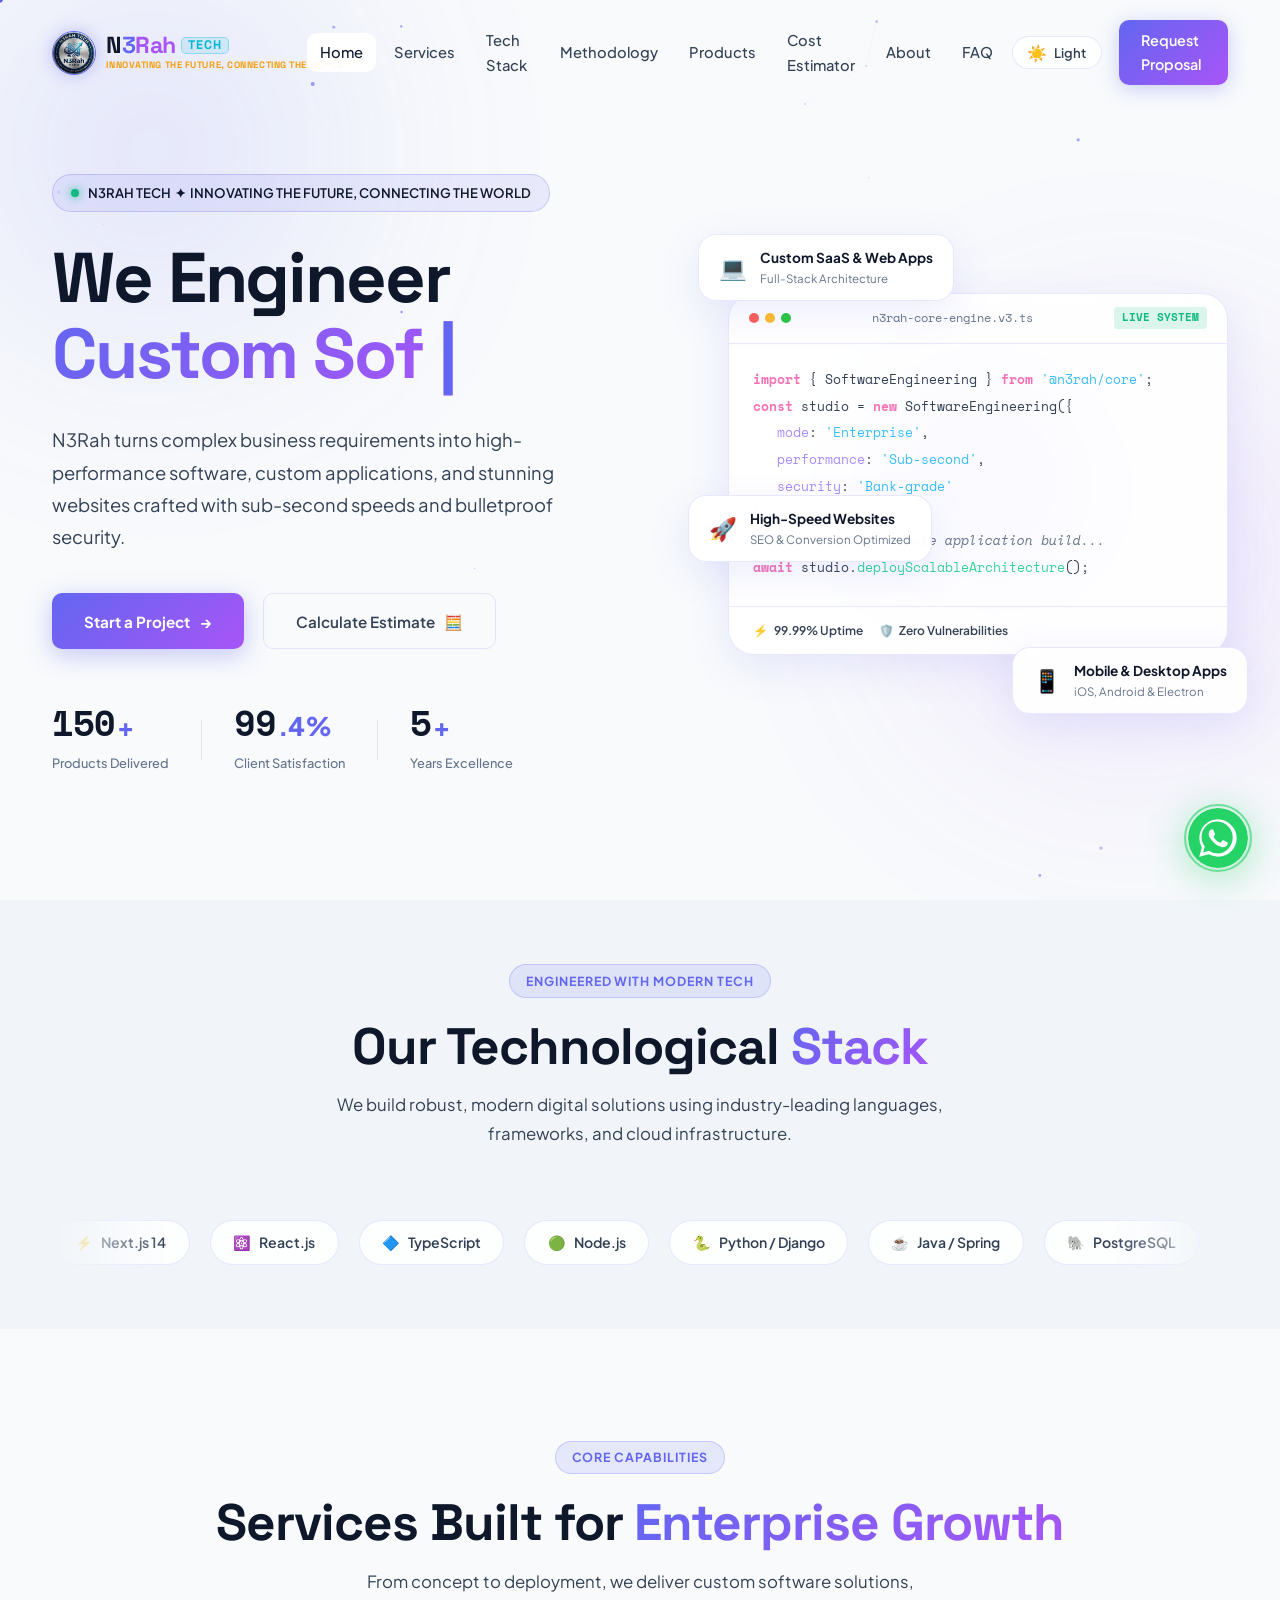
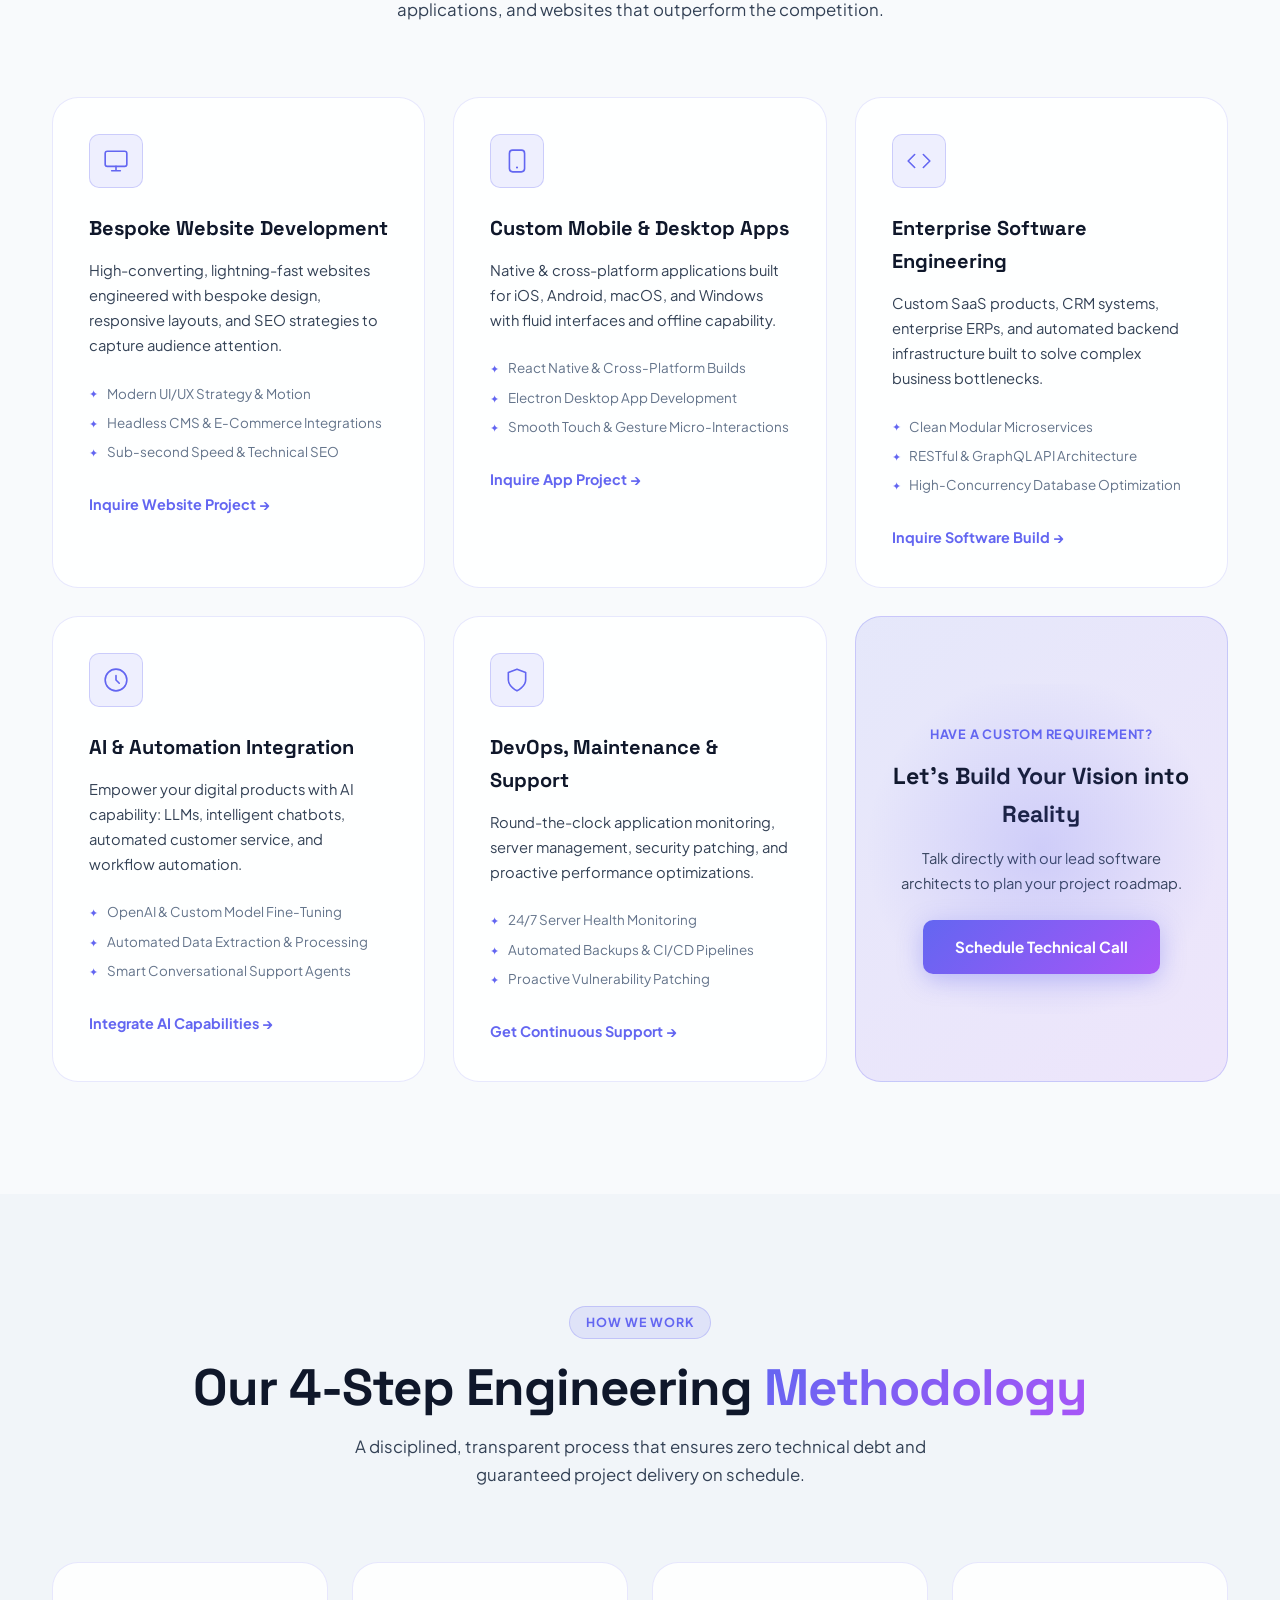
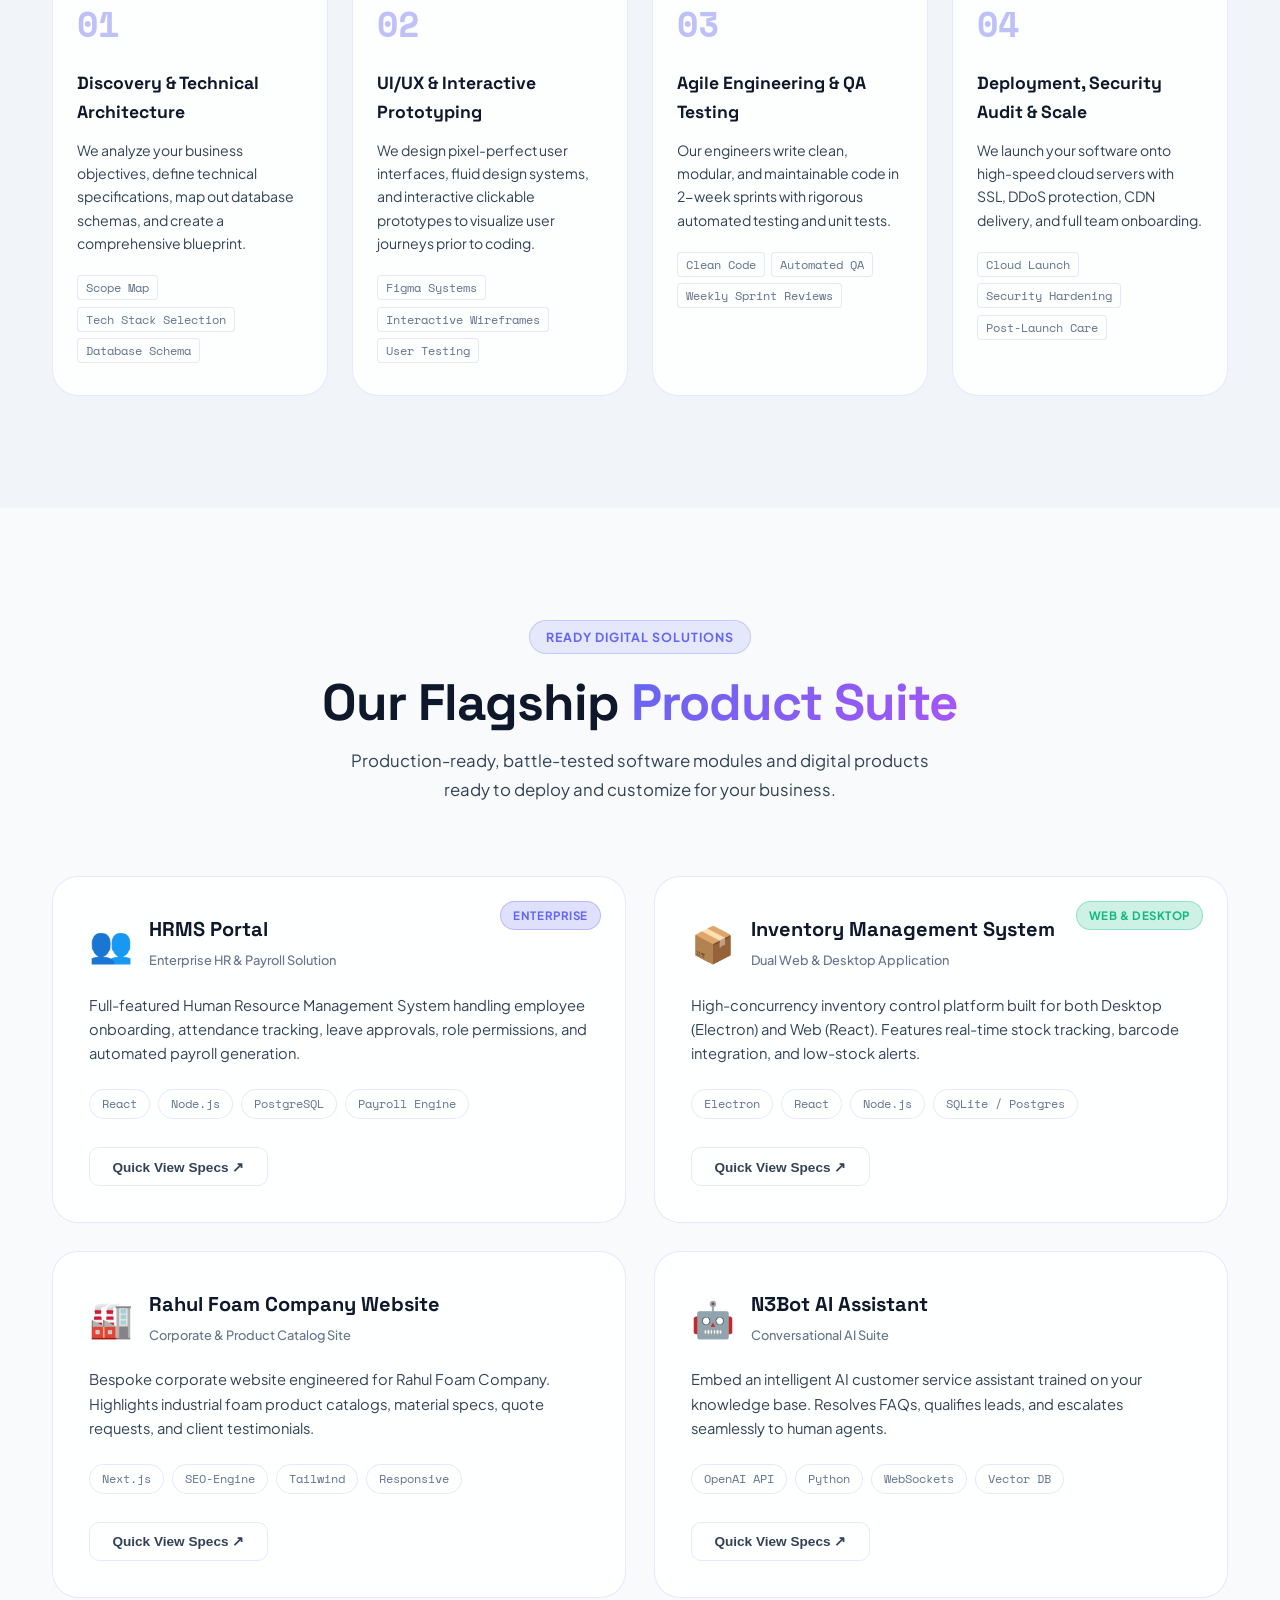
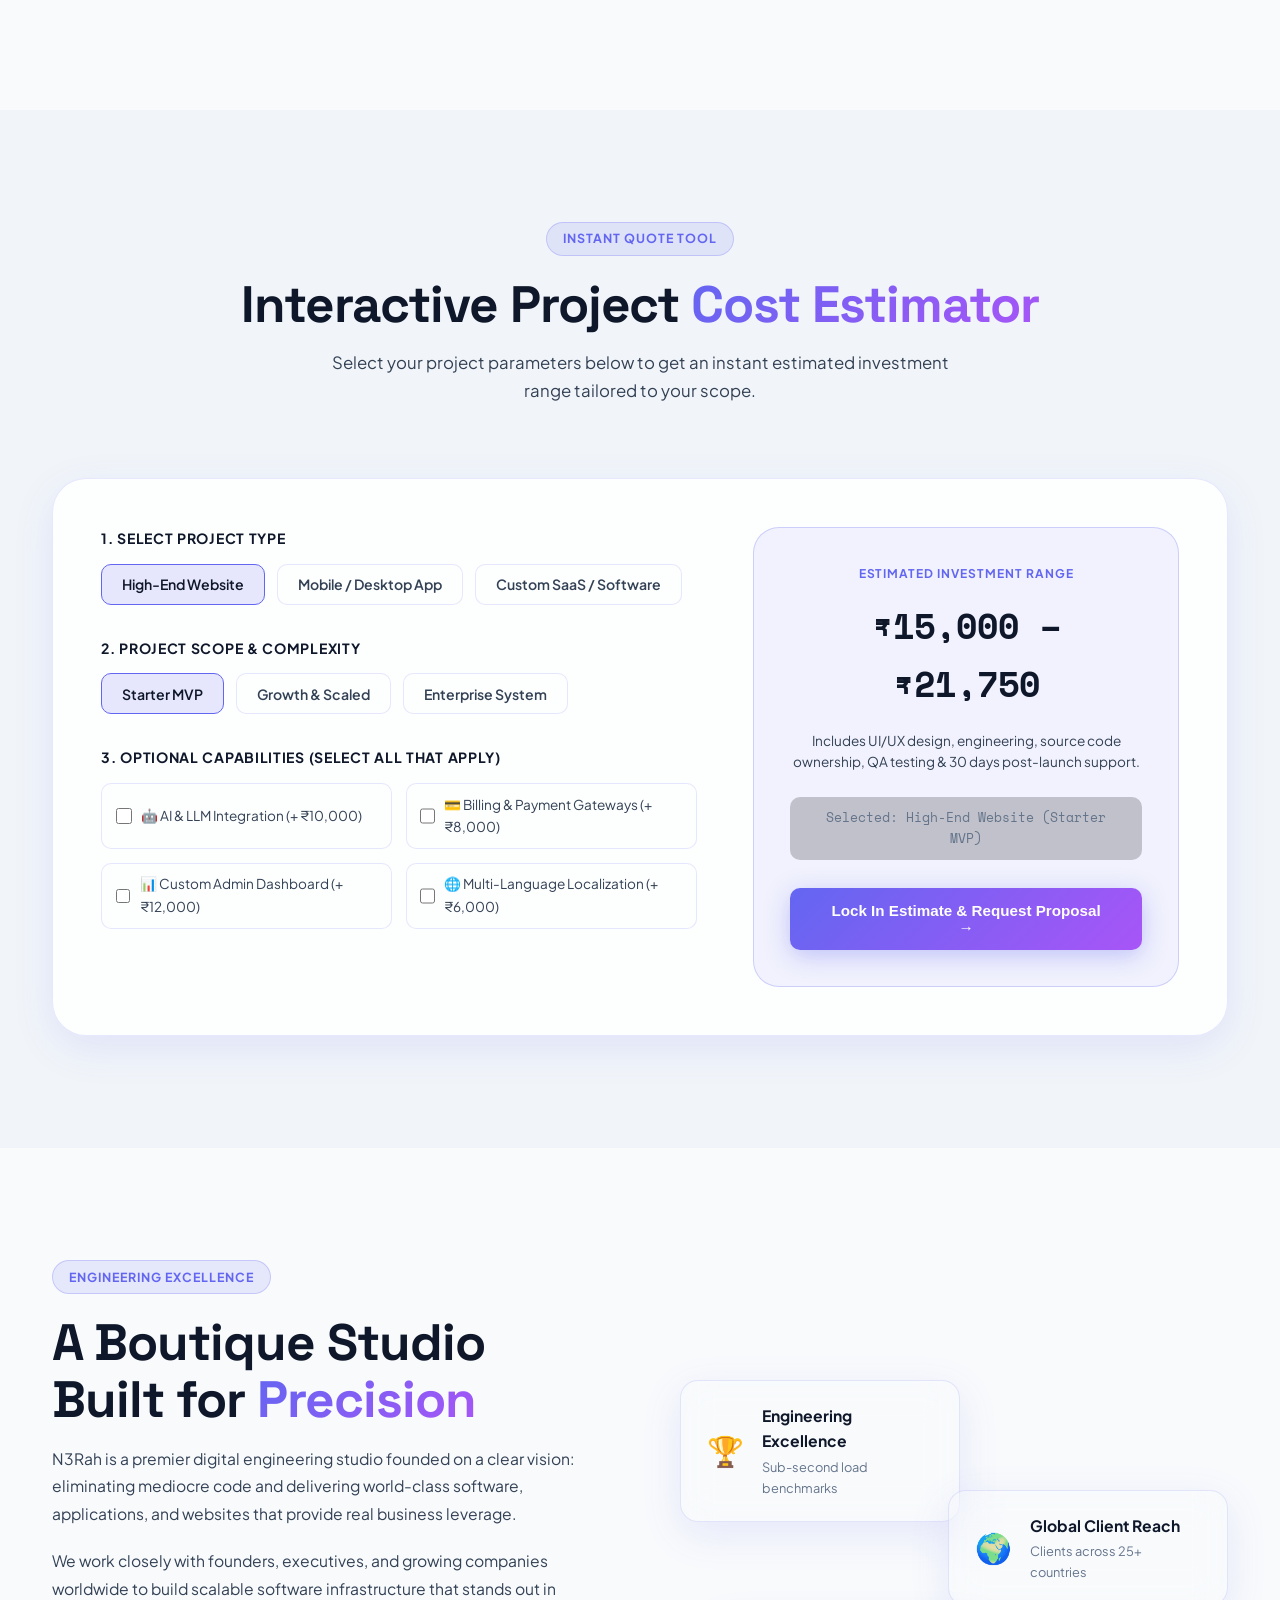
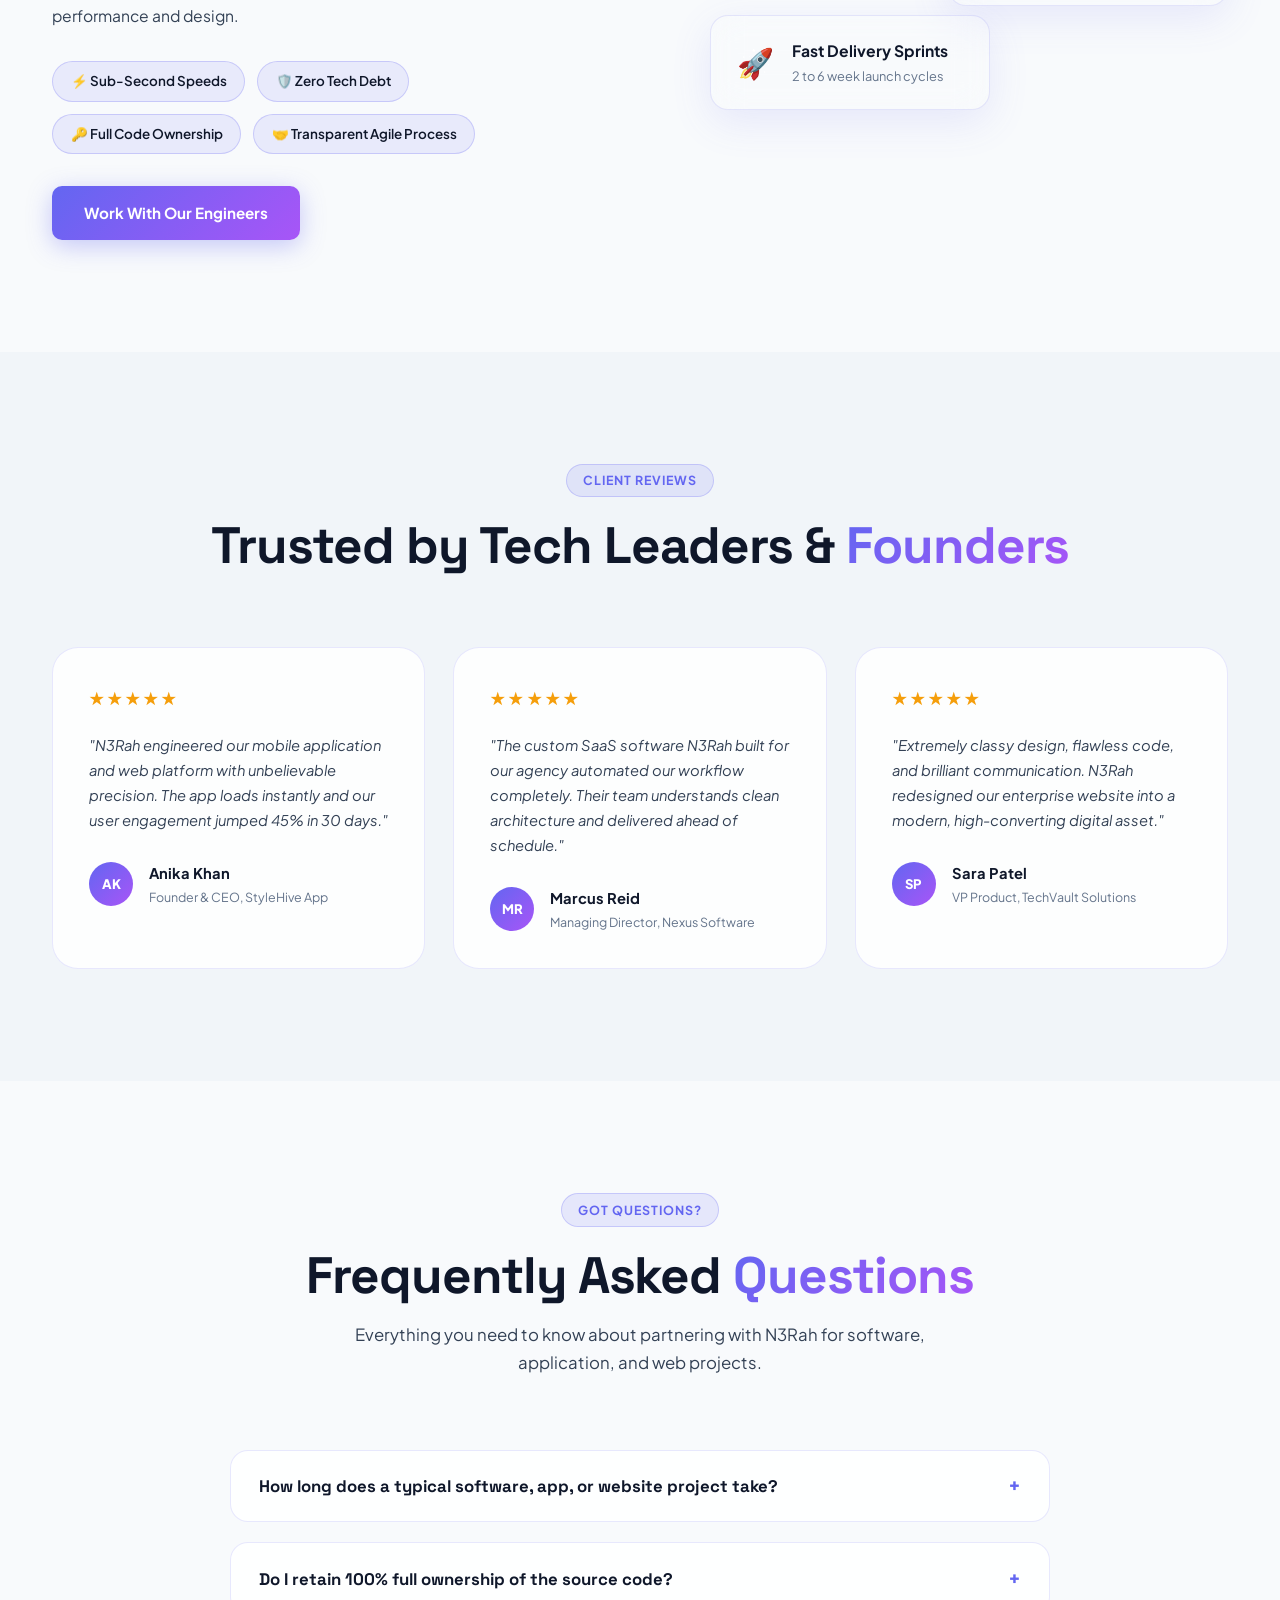
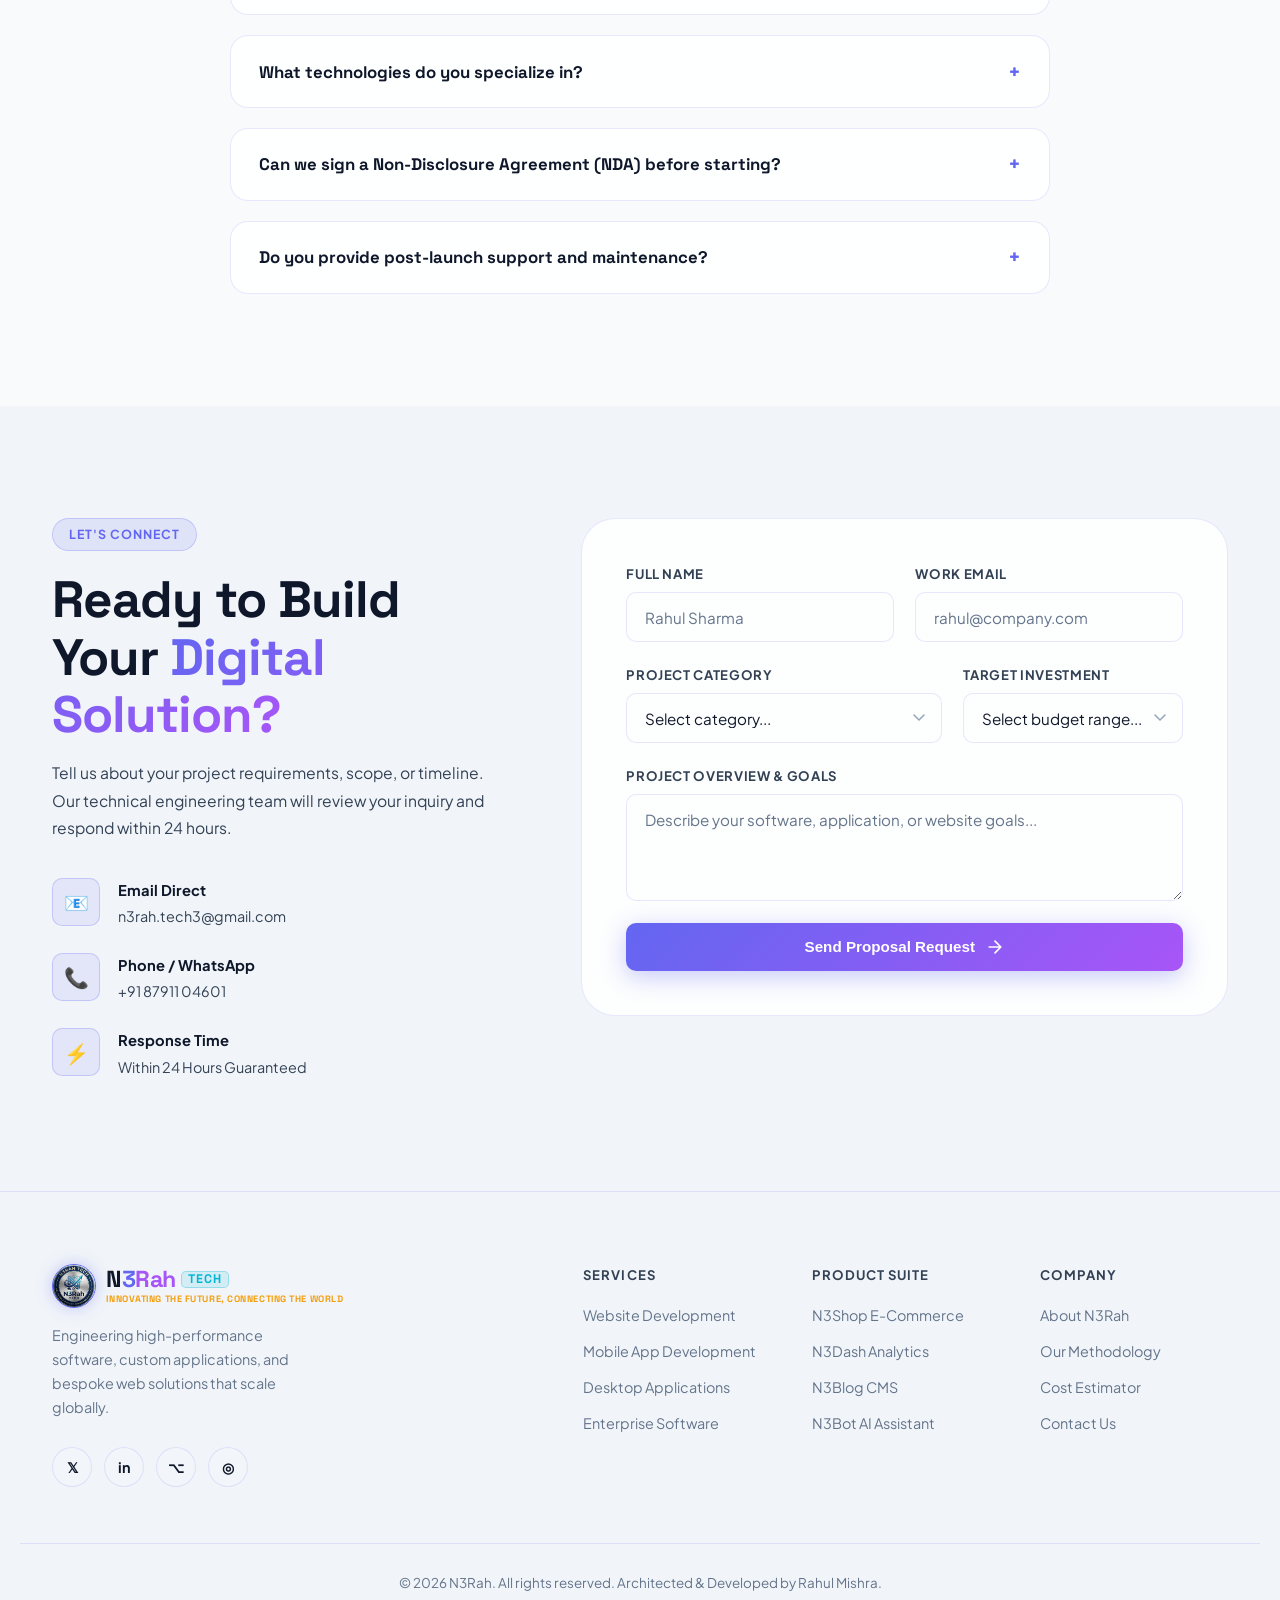
==== index.html @ e91a547d "Upgrade N3Rah Tech website with luxury design, SEO, and contact details" ====
<!DOCTYPE html>
<html lang="en">

<head>
    <meta charset="UTF-8" />
    <meta http-equiv="X-UA-Compatible" content="IE=edge" />
    <meta name="viewport" content="width=device-width, initial-scale=1.0" />
    
    <!-- Primary SEO Meta Tags -->
    <title>N3Rah – Enterprise Software, Custom Applications & Bespoke Web Development</title>
    <meta name="title" content="N3Rah – Enterprise Software, Custom Applications & Bespoke Web Development" />
    <meta name="description" content="N3Rah is a boutique digital engineering studio. We build enterprise software, high-performance web applications, mobile apps, and bespoke digital products with sub-second speeds." />
    <meta name="keywords" content="software development company, custom application development, bespoke web development, mobile app development, enterprise software engineering, SaaS studio, N3Rah" />
    <meta name="author" content="Rahul Mishra - N3Rah" />
    <meta name="robots" content="index, follow, max-image-preview:large, max-snippet:-1, max-video-preview:-1" />
    <link rel="canonical" href="https://n3rah.vercel.app/" />
    <meta name="theme-color" content="#030712" />

    <!-- Open Graph / Facebook / LinkedIn Meta Tags -->
    <meta property="og:type" content="website" />
    <meta property="og:url" content="https://n3rah.vercel.app/" />
    <meta property="og:site_name" content="N3Rah Studio" />
    <meta property="og:title" content="N3Rah – Enterprise Software, Custom Applications & Bespoke Web Development" />
    <meta property="og:description" content="We engineer high-performance software, custom applications, and bespoke websites built for speed, security, and enterprise growth." />
    <meta property="og:image" content="https://n3rah.vercel.app/assets/og-cover.png" />
    <meta property="og:locale" content="en_US" />

    <!-- Twitter Card Meta Tags -->
    <meta name="twitter:card" content="summary_large_image" />
    <meta name="twitter:url" content="https://n3rah.vercel.app/" />
    <meta name="twitter:title" content="N3Rah – Enterprise Software, Custom Applications & Bespoke Web Development" />
    <meta name="twitter:description" content="We engineer high-performance software, custom applications, and bespoke websites built for speed, security, and enterprise growth." />
    <meta name="twitter:image" content="https://n3rah.vercel.app/assets/og-cover.png" />
    <meta name="twitter:creator" content="@N3RahStudio" />

    <!-- Fonts & Performance Preconnect -->
    <link rel="preconnect" href="https://fonts.googleapis.com" />
    <link rel="preconnect" href="https://fonts.gstatic.com" crossorigin />
    <link href="https://fonts.googleapis.com/css2?family=Plus+Jakarta+Sans:ital,wght@0,300;0,400;0,500;0,600;0,700;0,800;1,400&family=Space+Grotesk:wght@500;600;700&family=Space+Mono:wght@400;700&display=swap" rel="stylesheet" />
    <link rel="stylesheet" href="styles.css" />

    <!-- Structured Data (JSON-LD Schemas for Search Engines) -->
    <script type="application/ld+json">
    {
      "@context": "https://schema.org",
      "@graph": [
        {
          "@type": "Organization",
          "@id": "https://n3rah.vercel.app/#organization",
          "name": "N3Rah Tech",
          "url": "https://n3rah.vercel.app/",
          "logo": "https://n3rah.vercel.app/assets/logo.jpg",
          "slogan": "Innovating The Future, Connecting The World",
          "description": "N3Rah Tech is a premier software, application, and web engineering studio.",
          "founder": "Rahul Mishra",
          "email": "n3rah.tech3@gmail.com",
          "telephone": "+918791104601",
          "sameAs": [
            "https://twitter.com/N3RahStudio",
            "https://linkedin.com/company/n3rah",
            "https://github.com/n3rah"
          ]
        },
        {
          "@type": "ProfessionalService",
          "@id": "https://n3rah.vercel.app/#service",
          "name": "N3Rah Software & Web Development",
          "url": "https://n3rah.vercel.app/",
          "priceRange": "$$$",
          "telephone": "+918791104601",
          "email": "n3rah.tech3@gmail.com",
          "areaServed": "Worldwide",
          "knowsAbout": [
            "Software Development",
            "Custom Mobile Applications",
            "Bespoke Web Development",
            "SaaS Architecture",
            "AI Integration"
          ]
        },
        {
          "@type": "FAQPage",
          "@id": "https://n3rah.vercel.app/#faqPage",
          "mainEntity": [
            {
              "@type": "Question",
              "name": "How long does a typical software, app, or website project take?",
              "acceptedAnswer": {
                "@type": "Answer",
                "text": "Project timelines depend on complexity. High-performance websites take between 2 to 3 weeks. Custom mobile/desktop applications and SaaS platforms typically take 4 to 8 weeks for complete engineering, QA, and launch."
              }
            },
            {
              "@type": "Question",
              "name": "Do I retain 100% full ownership of the source code?",
              "acceptedAnswer": {
                "@type": "Answer",
                "text": "Yes, absolutely. Upon final project completion, full intellectual property and source code repositories (GitHub/GitLab) are transferred directly to you without any lock-in fees or recurring licensing costs."
              }
            },
            {
              "@type": "Question",
              "name": "What technologies do you specialize in?",
              "acceptedAnswer": {
                "@type": "Answer",
                "text": "We specialize in modern web & software stacks including Next.js, React, TypeScript, Node.js, Python, Java, PostgreSQL, React Native for mobile apps, and Electron for desktop software, alongside AWS cloud hosting."
              }
            },
            {
              "@type": "Question",
              "name": "Can we sign a Non-Disclosure Agreement (NDA) before starting?",
              "acceptedAnswer": {
                "@type": "Answer",
                "text": "Yes. We respect client confidentiality and are happy to execute a standard mutual NDA prior to discussing proprietary project specifications or codebase access."
              }
            },
            {
              "@type": "Question",
              "name": "Do you provide post-launch support and maintenance?",
              "acceptedAnswer": {
                "@type": "Answer",
                "text": "Every project includes 30 days of complimentary post-launch support, monitoring, and bug fixes. We also offer ongoing monthly DevOps and maintenance packages for continuous updates and server health."
              }
            }
          ]
        }
      ]
    }
    </script>
</head>

<body>

    <!-- Particles & Ambient Glow Background -->
    <canvas id="particles" aria-hidden="true"></canvas>
    <div class="ambient-glow bg-glow-1" aria-hidden="true"></div>
    <div class="ambient-glow bg-glow-2" aria-hidden="true"></div>

    <!-- Custom Cursor -->
    <div class="cursor-dot" id="cursorDot" aria-hidden="true"></div>
    <div class="cursor-ring" id="cursorRing" aria-hidden="true"></div>

    <!-- ========== NAVBAR ========== -->
    <header class="navbar" id="navbar" role="banner">
        <div class="nav-container">
            <a href="#home" class="nav-logo" aria-label="N3Rah Tech Homepage">
                <img src="assets/logo.jpg" alt="N3Rah Tech Logo" class="nav-logo-img" />
                <div class="nav-logo-text">
                    <div class="logo-name-row">
                        <span class="logo-n">N</span><span class="logo-3">3</span><span class="logo-rah">Rah</span>
                        <span class="logo-tech">TECH</span>
                    </div>
                    <span class="nav-tagline">INNOVATING THE FUTURE, CONNECTING THE WORLD</span>
                </div>
            </a>
            <button class="hamburger" id="hamburger" aria-label="Toggle Navigation Menu">
                <span></span><span></span><span></span>
            </button>
            <nav class="nav-links" id="navLinks" role="navigation" aria-label="Main Navigation">
                <a href="#home" class="nav-link active" data-section="home">Home</a>
                <a href="#services" class="nav-link" data-section="services">Services</a>
                <a href="#techstack" class="nav-link" data-section="techstack">Tech Stack</a>
                <a href="#process" class="nav-link" data-section="process">Methodology</a>
                <a href="#products" class="nav-link" data-section="products">Products</a>
                <a href="#estimator" class="nav-link" data-section="estimator">Cost Estimator</a>
                <a href="#about" class="nav-link" data-section="about">About</a>
                <a href="#faq" class="nav-link" data-section="faq">FAQ</a>
                <button class="theme-toggle" id="themeToggle" aria-label="Toggle Theme Dark or Light" title="Toggle theme">
                    <span class="theme-icon theme-icon-dark">🌙</span>
                    <span class="theme-icon theme-icon-light">☀️</span>
                    <span class="theme-toggle-label">Dark</span>
                </button>
                <a href="#contact" class="nav-cta" aria-label="Request Technical Proposal">Request Proposal</a>
            </nav>
        </div>
    </header>

    <!-- ========== MAIN CONTENT AREA ========== -->
    <main id="main-content" role="main">

        <!-- ========== HERO SECTION ========== -->
        <section id="home" class="hero-section" aria-labelledby="hero-heading">
            <div class="hero-content">
                <div class="hero-badge">
                    <span class="pulse-dot"></span>
                    N3RAH TECH &nbsp;✦&nbsp; INNOVATING THE FUTURE, CONNECTING THE WORLD
                </div>
                <h1 id="hero-heading" class="hero-title">
                    We Engineer<br />
                    <span class="typed-wrapper">
                        <span class="typed-text" id="typedText"></span>
                        <span class="typed-cursor">|</span>
                    </span>
                </h1>
                <p class="hero-sub">
                    N3Rah turns complex business requirements into high-performance software, custom applications, and stunning websites crafted with sub-second speeds and bulletproof security.
                </p>
                <div class="hero-actions">
                    <a href="#contact" class="btn-primary" id="hero-cta">
                        Start a Project <span>→</span>
                    </a>
                    <a href="#estimator" class="btn-ghost">
                        Calculate Estimate <span>🧮</span>
                    </a>
                </div>
                <div class="hero-stats">
                    <div class="stat">
                        <div class="stat-top"><span class="stat-num" data-target="150">0</span><span class="stat-plus">+</span></div>
                        <span class="stat-label">Products Delivered</span>
                    </div>
                    <div class="stat-divider"></div>
                    <div class="stat">
                        <div class="stat-top"><span class="stat-num" data-target="99">0</span><span class="stat-plus">.4%</span></div>
                        <span class="stat-label">Client Satisfaction</span>
                    </div>
                    <div class="stat-divider"></div>
                    <div class="stat">
                        <div class="stat-top"><span class="stat-num" data-target="5">0</span><span class="stat-plus">+</span></div>
                        <span class="stat-label">Years Excellence</span>
                    </div>
                </div>
            </div>
            
            <!-- Interactive 3D Card Showcase Visual -->
            <div class="hero-visual tilt-card" data-tilt aria-hidden="true">
                <div class="hero-glow"></div>
                
                <div class="hero-card-window">
                    <div class="window-header">
                        <div class="window-dots">
                            <span class="dot red"></span>
                            <span class="dot yellow"></span>
                            <span class="dot green"></span>
                        </div>
                        <span class="window-title">n3rah-core-engine.v3.ts</span>
                        <span class="window-status">LIVE SYSTEM</span>
                    </div>
                    <div class="window-body">
                        <div class="code-line"><span class="c-keyword">import</span> { SoftwareEngineering } <span class="c-keyword">from</span> <span class="c-string">'@n3rah/core'</span>;</div>
                        <div class="code-line"><span class="c-keyword">const</span> studio = <span class="c-keyword">new</span> SoftwareEngineering({</div>
                        <div class="code-line indent"><span class="c-prop">mode</span>: <span class="c-string">'Enterprise'</span>,</div>
                        <div class="code-line indent"><span class="c-prop">performance</span>: <span class="c-string">'Sub-second'</span>,</div>
                        <div class="code-line indent"><span class="c-prop">security</span>: <span class="c-string">'Bank-grade'</span></div>
                        <div class="code-line">});</div>
                        <div class="code-line"><span class="c-comment">// Initializing bespoke application build...</span></div>
                        <div class="code-line"><span class="c-keyword">await</span> studio.<span class="c-func">deployScalableArchitecture</span>();</div>
                    </div>
                    <div class="window-footer">
                        <div class="metric-badge"><span class="metric-icon">⚡</span> 99.99% Uptime</div>
                        <div class="metric-badge"><span class="metric-icon">🛡️</span> Zero Vulnerabilities</div>
                    </div>
                </div>

                <!-- Floating Micro Cards -->
                <div class="floating-card fc1">
                    <div class="fc-icon">💻</div>
                    <div class="fc-text">
                        <strong>Custom SaaS & Web Apps</strong>
                        <span>Full-Stack Architecture</span>
                    </div>
                </div>
                <div class="floating-card fc2">
                    <div class="fc-icon">📱</div>
                    <div class="fc-text">
                        <strong>Mobile & Desktop Apps</strong>
                        <span>iOS, Android & Electron</span>
                    </div>
                </div>
                <div class="floating-card fc3">
                    <div class="fc-icon">🚀</div>
                    <div class="fc-text">
                        <strong>High-Speed Websites</strong>
                        <span>SEO & Conversion Optimized</span>
                    </div>
                </div>
            </div>
        </section>

        <!-- ========== TECH STACK SHOWCASE ========== -->
        <section id="techstack" class="section techstack-section" aria-labelledby="techstack-heading">
            <div class="container">
                <div class="section-header">
                    <span class="section-tag">Engineered With Modern Tech</span>
                    <h2 id="techstack-heading" class="section-title">Our Technological <span class="gradient-text">Stack</span></h2>
                    <p class="section-sub">We build robust, modern digital solutions using industry-leading languages, frameworks, and cloud infrastructure.</p>
                </div>

                <div class="tech-marquee-wrapper">
                    <div class="tech-marquee-content">
                        <div class="tech-pill"><span>⚡</span> Next.js 14</div>
                        <div class="tech-pill"><span>⚛️</span> React.js</div>
                        <div class="tech-pill"><span>🔷</span> TypeScript</div>
                        <div class="tech-pill"><span>🟢</span> Node.js</div>
                        <div class="tech-pill"><span>🐍</span> Python / Django</div>
                        <div class="tech-pill"><span>☕</span> Java / Spring</div>
                        <div class="tech-pill"><span>🐘</span> PostgreSQL</div>
                        <div class="tech-pill"><span>📱</span> React Native</div>
                        <div class="tech-pill"><span>💻</span> Electron Desktop</div>
                        <div class="tech-pill"><span>☁️</span> AWS & Vercel</div>
                        <div class="tech-pill"><span>🐳</span> Docker / K8s</div>
                        <div class="tech-pill"><span>🤖</span> OpenAI / LLM APIs</div>
                        <!-- Duplicate for infinite marquee effect -->
                        <div class="tech-pill"><span>⚡</span> Next.js 14</div>
                        <div class="tech-pill"><span>⚛️</span> React.js</div>
                        <div class="tech-pill"><span>🔷</span> TypeScript</div>
                        <div class="tech-pill"><span>🟢</span> Node.js</div>
                        <div class="tech-pill"><span>🐍</span> Python / Django</div>
                        <div class="tech-pill"><span>☕</span> Java / Spring</div>
                    </div>
                </div>
            </div>
        </section>

        <!-- ========== SERVICES SECTION ========== -->
        <section id="services" class="section services-section" aria-labelledby="services-heading">
            <div class="container">
                <div class="section-header">
                    <span class="section-tag">Core Capabilities</span>
                    <h2 id="services-heading" class="section-title">Services Built for <span class="gradient-text">Enterprise Growth</span></h2>
                    <p class="section-sub">From concept to deployment, we deliver custom software solutions, applications, and websites that outperform the competition.</p>
                </div>
                <div class="services-grid">
                    
                    <!-- Service 1 -->
                    <article class="service-card reveal tilt-card" data-tilt>
                        <div class="service-icon-wrap">
                            <svg viewBox="0 0 24 24" fill="none" class="service-icon" aria-hidden="true">
                                <rect x="2" y="3" width="20" height="14" rx="2" stroke="currentColor" stroke-width="1.5" />
                                <path d="M8 21h8M12 17v4" stroke="currentColor" stroke-width="1.5" stroke-linecap="round" />
                            </svg>
                        </div>
                        <h3>Bespoke Website Development</h3>
                        <p>High-converting, lightning-fast websites engineered with bespoke design, responsive layouts, and SEO strategies to capture audience attention.</p>
                        <ul class="service-features">
                            <li>Modern UI/UX Strategy & Motion</li>
                            <li>Headless CMS & E-Commerce Integrations</li>
                            <li>Sub-second Speed & Technical SEO</li>
                        </ul>
                        <a href="#contact" class="service-link" aria-label="Inquire about Website Development Services">Inquire Website Project →</a>
                    </article>

                    <!-- Service 2 -->
                    <article class="service-card reveal tilt-card" data-tilt>
                        <div class="service-icon-wrap">
                            <svg viewBox="0 0 24 24" fill="none" class="service-icon" aria-hidden="true">
                                <rect x="5" y="2" width="14" height="20" rx="3" stroke="currentColor" stroke-width="1.5" />
                                <line x1="12" y1="18" x2="12.01" y2="18" stroke="currentColor" stroke-width="2" stroke-linecap="round" />
                            </svg>
                        </div>
                        <h3>Custom Mobile & Desktop Apps</h3>
                        <p>Native & cross-platform applications built for iOS, Android, macOS, and Windows with fluid interfaces and offline capability.</p>
                        <ul class="service-features">
                            <li>React Native & Cross-Platform Builds</li>
                            <li>Electron Desktop App Development</li>
                            <li>Smooth Touch & Gesture Micro-Interactions</li>
                        </ul>
                        <a href="#contact" class="service-link" aria-label="Inquire about Application Development Services">Inquire App Project →</a>
                    </article>

                    <!-- Service 3 -->
                    <article class="service-card reveal tilt-card" data-tilt>
                        <div class="service-icon-wrap">
                            <svg viewBox="0 0 24 24" fill="none" class="service-icon" aria-hidden="true">
                                <polyline points="16 18 22 12 16 6" stroke="currentColor" stroke-width="1.5" stroke-linecap="round" stroke-linejoin="round" />
                                <polyline points="8 6 2 12 8 18" stroke="currentColor" stroke-width="1.5" stroke-linecap="round" stroke-linejoin="round" />
                            </svg>
                        </div>
                        <h3>Enterprise Software Engineering</h3>
                        <p>Custom SaaS products, CRM systems, enterprise ERPs, and automated backend infrastructure built to solve complex business bottlenecks.</p>
                        <ul class="service-features">
                            <li>Clean Modular Microservices</li>
                            <li>RESTful & GraphQL API Architecture</li>
                            <li>High-Concurrency Database Optimization</li>
                        </ul>
                        <a href="#contact" class="service-link" aria-label="Inquire about Software Engineering Services">Inquire Software Build →</a>
                    </article>

                    <!-- Service 4 -->
                    <article class="service-card reveal tilt-card" data-tilt>
                        <div class="service-icon-wrap">
                            <svg viewBox="0 0 24 24" fill="none" class="service-icon" aria-hidden="true">
                                <circle cx="12" cy="12" r="10" stroke="currentColor" stroke-width="1.5" />
                                <path d="M12 8v4l3 3" stroke="currentColor" stroke-width="1.5" stroke-linecap="round" />
                            </svg>
                        </div>
                        <h3>AI & Automation Integration</h3>
                        <p>Empower your digital products with AI capability: LLMs, intelligent chatbots, automated customer service, and workflow automation.</p>
                        <ul class="service-features">
                            <li>OpenAI & Custom Model Fine-Tuning</li>
                            <li>Automated Data Extraction & Processing</li>
                            <li>Smart Conversational Support Agents</li>
                        </ul>
                        <a href="#contact" class="service-link" aria-label="Inquire about AI Integration Services">Integrate AI Capabilities →</a>
                    </article>

                    <!-- Service 5 -->
                    <article class="service-card reveal tilt-card" data-tilt>
                        <div class="service-icon-wrap">
                            <svg viewBox="0 0 24 24" fill="none" class="service-icon" aria-hidden="true">
                                <path d="M12 22s8-4 8-10V5l-8-3-8 3v7c0 6 8 10 8 10z" stroke="currentColor" stroke-width="1.5" stroke-linejoin="round" />
                            </svg>
                        </div>
                        <h3>DevOps, Maintenance & Support</h3>
                        <p>Round-the-clock application monitoring, server management, security patching, and proactive performance optimizations.</p>
                        <ul class="service-features">
                            <li>24/7 Server Health Monitoring</li>
                            <li>Automated Backups & CI/CD Pipelines</li>
                            <li>Proactive Vulnerability Patching</li>
                        </ul>
                        <a href="#contact" class="service-link" aria-label="Inquire about DevOps Support Services">Get Continuous Support →</a>
                    </article>

                    <!-- Service 6 - CTA -->
                    <div class="service-card reveal service-card-cta">
                        <div class="service-cta-inner">
                            <div class="cta-glow" aria-hidden="true"></div>
                            <span class="cta-tag">Have a Custom Requirement?</span>
                            <h3>Let's Build Your Vision into Reality</h3>
                            <p class="cta-desc">Talk directly with our lead software architects to plan your project roadmap.</p>
                            <a href="#contact" class="btn-primary" aria-label="Schedule Technical Call with Engineers">Schedule Technical Call</a>
                        </div>
                    </div>

                </div>
            </div>
        </section>

        <!-- ========== ENGINEERING METHODOLOGY ========== -->
        <section id="process" class="section process-section" aria-labelledby="process-heading">
            <div class="container">
                <div class="section-header">
                    <span class="section-tag">How We Work</span>
                    <h2 id="process-heading" class="section-title">Our 4-Step Engineering <span class="gradient-text">Methodology</span></h2>
                    <p class="section-sub">A disciplined, transparent process that ensures zero technical debt and guaranteed project delivery on schedule.</p>
                </div>

                <div class="process-timeline">
                    <div class="process-step reveal">
                        <div class="step-num">01</div>
                        <div class="step-content">
                            <h3>Discovery & Technical Architecture</h3>
                            <p>We analyze your business objectives, define technical specifications, map out database schemas, and create a comprehensive blueprint.</p>
                            <div class="step-tags"><span>Scope Map</span><span>Tech Stack Selection</span><span>Database Schema</span></div>
                        </div>
                    </div>

                    <div class="process-step reveal">
                        <div class="step-num">02</div>
                        <div class="step-content">
                            <h3>UI/UX & Interactive Prototyping</h3>
                            <p>We design pixel-perfect user interfaces, fluid design systems, and interactive clickable prototypes to visualize user journeys prior to coding.</p>
                            <div class="step-tags"><span>Figma Systems</span><span>Interactive Wireframes</span><span>User Testing</span></div>
                        </div>
                    </div>

                    <div class="process-step reveal">
                        <div class="step-num">03</div>
                        <div class="step-content">
                            <h3>Agile Engineering & QA Testing</h3>
                            <p>Our engineers write clean, modular, and maintainable code in 2-week sprints with rigorous automated testing and unit tests.</p>
                            <div class="step-tags"><span>Clean Code</span><span>Automated QA</span><span>Weekly Sprint Reviews</span></div>
                        </div>
                    </div>

                    <div class="process-step reveal">
                        <div class="step-num">04</div>
                        <div class="step-content">
                            <h3>Deployment, Security Audit & Scale</h3>
                            <p>We launch your software onto high-speed cloud servers with SSL, DDoS protection, CDN delivery, and full team onboarding.</p>
                            <div class="step-tags"><span>Cloud Launch</span><span>Security Hardening</span><span>Post-Launch Care</span></div>
                        </div>
                    </div>
                </div>
            </div>
        </section>

        <!-- ========== PRODUCTS SECTION ========== -->
        <section id="products" class="section products-section" aria-labelledby="products-heading">
            <div class="container">
                <div class="section-header">
                    <span class="section-tag">Ready Digital Solutions</span>
                    <h2 id="products-heading" class="section-title">Our Flagship <span class="gradient-text">Product Suite</span></h2>
                    <p class="section-sub">Production-ready, battle-tested software modules and digital products ready to deploy and customize for your business.</p>
                </div>

                <div class="products-grid">
                    
                    <!-- Project 1: HRMS Portal -->
                    <article class="product-card reveal tilt-card" data-tilt>
                        <div class="product-badge">Enterprise</div>
                        <div class="product-header">
                            <div class="product-icon" aria-hidden="true">👥</div>
                            <div class="product-info">
                                <h3>HRMS Portal</h3>
                                <span class="product-category">Enterprise HR & Payroll Solution</span>
                            </div>
                        </div>
                        <p>Full-featured Human Resource Management System handling employee onboarding, attendance tracking, leave approvals, role permissions, and automated payroll generation.</p>
                        <div class="product-tags">
                            <span>React</span><span>Node.js</span><span>PostgreSQL</span><span>Payroll Engine</span>
                        </div>
                        <div class="product-footer">
                            <button class="btn-outline open-modal-btn" data-product="hrms" aria-label="Quick View HRMS Portal Specifications">Quick View Specs ↗</button>
                        </div>
                    </article>

                    <!-- Project 2: Inventory Management System -->
                    <article class="product-card reveal tilt-card" data-tilt>
                        <div class="product-badge new">Web & Desktop</div>
                        <div class="product-header">
                            <div class="product-icon" aria-hidden="true">📦</div>
                            <div class="product-info">
                                <h3>Inventory Management System</h3>
                                <span class="product-category">Dual Web & Desktop Application</span>
                            </div>
                        </div>
                        <p>High-concurrency inventory control platform built for both Desktop (Electron) and Web (React). Features real-time stock tracking, barcode integration, and low-stock alerts.</p>
                        <div class="product-tags">
                            <span>Electron</span><span>React</span><span>Node.js</span><span>SQLite / Postgres</span>
                        </div>
                        <div class="product-footer">
                            <button class="btn-outline open-modal-btn" data-product="inventory" aria-label="Quick View Inventory Management System Specifications">Quick View Specs ↗</button>
                        </div>
                    </article>

                    <!-- Project 3: Rahul Foam Company Website -->
                    <article class="product-card reveal tilt-card" data-tilt>
                        <div class="product-header">
                            <div class="product-icon" aria-hidden="true">🏭</div>
                            <div class="product-info">
                                <h3>Rahul Foam Company Website</h3>
                                <span class="product-category">Corporate & Product Catalog Site</span>
                            </div>
                        </div>
                        <p>Bespoke corporate website engineered for Rahul Foam Company. Highlights industrial foam product catalogs, material specs, quote requests, and client testimonials.</p>
                        <div class="product-tags">
                            <span>Next.js</span><span>SEO-Engine</span><span>Tailwind</span><span>Responsive</span>
                        </div>
                        <div class="product-footer">
                            <button class="btn-outline open-modal-btn" data-product="rahulfoam" aria-label="Quick View Rahul Foam Website Specifications">Quick View Specs ↗</button>
                        </div>
                    </article>

                    <!-- Project 4: N3Bot AI Assistant -->
                    <article class="product-card reveal tilt-card" data-tilt>
                        <div class="product-header">
                            <div class="product-icon" aria-hidden="true">🤖</div>
                            <div class="product-info">
                                <h3>N3Bot AI Assistant</h3>
                                <span class="product-category">Conversational AI Suite</span>
                            </div>
                        </div>
                        <p>Embed an intelligent AI customer service assistant trained on your knowledge base. Resolves FAQs, qualifies leads, and escalates seamlessly to human agents.</p>
                        <div class="product-tags">
                            <span>OpenAI API</span><span>Python</span><span>WebSockets</span><span>Vector DB</span>
                        </div>
                        <div class="product-footer">
                            <button class="btn-outline open-modal-btn" data-product="n3bot" aria-label="Quick View N3Bot Specifications">Quick View Specs ↗</button>
                        </div>
                    </article>

                </div>
            </div>
        </section>

        <!-- ========== INTERACTIVE COST ESTIMATOR ========== -->
        <section id="estimator" class="section estimator-section" aria-labelledby="estimator-heading">
            <div class="container">
                <div class="section-header">
                    <span class="section-tag">Instant Quote Tool</span>
                    <h2 id="estimator-heading" class="section-title">Interactive Project <span class="gradient-text">Cost Estimator</span></h2>
                    <p class="section-sub">Select your project parameters below to get an instant estimated investment range tailored to your scope.</p>
                </div>

                <div class="estimator-card reveal">
                    <div class="estimator-grid">
                        
                        <div class="estimator-options">
                            
                            <!-- Option 1: Service Type -->
                            <div class="est-group">
                                <label class="est-label">1. Select Project Type</label>
                                <div class="est-pills" id="estTypePills">
                                    <button class="est-pill active" data-type="website" data-base="15000">High-End Website</button>
                                    <button class="est-pill" data-type="app" data-base="45000">Mobile / Desktop App</button>
                                    <button class="est-pill" data-type="software" data-base="75000">Custom SaaS / Software</button>
                                </div>
                            </div>

                            <!-- Option 2: Scale -->
                            <div class="est-group">
                                <label class="est-label">2. Project Scope & Complexity</label>
                                <div class="est-pills" id="estScopePills">
                                    <button class="est-pill active" data-scope="mvp" data-mult="1.0">Starter MVP</button>
                                    <button class="est-pill" data-scope="growth" data-mult="1.8">Growth & Scaled</button>
                                    <button class="est-pill" data-scope="enterprise" data-mult="2.8">Enterprise System</button>
                                </div>
                            </div>

                            <!-- Option 3: Add-ons -->
                            <div class="est-group">
                                <label class="est-label">3. Optional Capabilities (Select All That Apply)</label>
                                <div class="est-checkboxes" id="estAddons">
                                    <label class="est-check">
                                        <input type="checkbox" value="10000" data-addon="AI Agent Integration" />
                                        <span>🤖 AI & LLM Integration (+ ₹10,000)</span>
                                    </label>
                                    <label class="est-check">
                                        <input type="checkbox" value="8000" data-addon="Payment & Subscriptions" />
                                        <span>💳 Billing & Payment Gateways (+ ₹8,000)</span>
                                    </label>
                                    <label class="est-check">
                                        <input type="checkbox" value="12000" data-addon="Analytics & Admin Portal" />
                                        <span>📊 Custom Admin Dashboard (+ ₹12,000)</span>
                                    </label>
                                    <label class="est-check">
                                        <input type="checkbox" value="6000" data-addon="Multi-Language Support" />
                                        <span>🌐 Multi-Language Localization (+ ₹6,000)</span>
                                    </label>
                                </div>
                            </div>

                        </div>

                        <!-- Estimator Output Box -->
                        <div class="estimator-result">
                            <div class="result-badge">ESTIMATED INVESTMENT RANGE</div>
                            <div class="result-price" id="resultPrice">₹15,000 – ₹22,000</div>
                            <p class="result-desc">Includes UI/UX design, engineering, source code ownership, QA testing & 30 days post-launch support.</p>
                            
                            <div class="result-summary" id="resultSummary">
                                Selected: High-End Website (Starter MVP)
                            </div>

                            <button class="btn-primary btn-full" id="applyEstimateBtn" aria-label="Lock In Estimate and Scroll to Proposal Form">
                                Lock In Estimate & Request Proposal →
                            </button>
                        </div>

                    </div>
                </div>
            </div>
        </section>

        <!-- ========== ABOUT SECTION ========== -->
        <section id="about" class="section about-section" aria-labelledby="about-heading">
            <div class="container about-grid">
                <div class="about-text reveal">
                    <span class="section-tag">Engineering Excellence</span>
                    <h2 id="about-heading" class="section-title">A Boutique Studio Built for <span class="gradient-text">Precision</span></h2>
                    <p>N3Rah is a premier digital engineering studio founded on a clear vision: eliminating mediocre code and delivering world-class software, applications, and websites that provide real business leverage.</p>
                    <p>We work closely with founders, executives, and growing companies worldwide to build scalable software infrastructure that stands out in performance and design.</p>
                    
                    <div class="about-values">
                        <div class="value-pill">⚡ Sub-Second Speeds</div>
                        <div class="value-pill">🛡️ Zero Tech Debt</div>
                        <div class="value-pill">🔑 Full Code Ownership</div>
                        <div class="value-pill">🤝 Transparent Agile Process</div>
                    </div>
                    
                    <a href="#contact" class="btn-primary" aria-label="Work With Our Engineers">Work With Our Engineers</a>
                </div>
                
                <div class="about-visual reveal">
                    <div class="about-card-stack">
                        <div class="about-card ac1 tilt-card" data-tilt>
                            <div class="ac-icon" aria-hidden="true">🏆</div>
                            <div>
                                <strong>Engineering Excellence</strong>
                                <span>Sub-second load benchmarks</span>
                            </div>
                        </div>
                        <div class="about-card ac2 tilt-card" data-tilt>
                            <div class="ac-icon" aria-hidden="true">🌍</div>
                            <div>
                                <strong>Global Client Reach</strong>
                                <span>Clients across 25+ countries</span>
                            </div>
                        </div>
                        <div class="about-card ac3 tilt-card" data-tilt>
                            <div class="ac-icon" aria-hidden="true">🚀</div>
                            <div>
                                <strong>Fast Delivery Sprints</strong>
                                <span>2 to 6 week launch cycles</span>
                            </div>
                        </div>
                    </div>
                </div>
            </div>
        </section>

        <!-- ========== TESTIMONIALS SECTION ========== -->
        <section class="section testimonials-section" aria-labelledby="testimonials-heading">
            <div class="container">
                <div class="section-header">
                    <span class="section-tag">Client Reviews</span>
                    <h2 id="testimonials-heading" class="section-title">Trusted by Tech Leaders & <span class="gradient-text">Founders</span></h2>
                </div>
                <div class="testimonials-grid">
                    
                    <article class="testimonial-card reveal tilt-card" data-tilt>
                        <div class="t-stars" aria-label="5 out of 5 stars">★★★★★</div>
                        <p>"N3Rah engineered our mobile application and web platform with unbelievable precision. The app loads instantly and our user engagement jumped 45% in 30 days."</p>
                        <div class="t-author">
                            <div class="t-avatar" aria-hidden="true">AK</div>
                            <div>
                                <strong>Anika Khan</strong>
                                <span>Founder & CEO, StyleHive App</span>
                            </div>
                        </div>
                    </article>

                    <article class="testimonial-card reveal tilt-card" data-tilt>
                        <div class="t-stars" aria-label="5 out of 5 stars">★★★★★</div>
                        <p>"The custom SaaS software N3Rah built for our agency automated our workflow completely. Their team understands clean architecture and delivered ahead of schedule."</p>
                        <div class="t-author">
                            <div class="t-avatar" aria-hidden="true">MR</div>
                            <div>
                                <strong>Marcus Reid</strong>
                                <span>Managing Director, Nexus Software</span>
                            </div>
                        </div>
                    </article>

                    <article class="testimonial-card reveal tilt-card" data-tilt>
                        <div class="t-stars" aria-label="5 out of 5 stars">★★★★★</div>
                        <p>"Extremely classy design, flawless code, and brilliant communication. N3Rah redesigned our enterprise website into a modern, high-converting digital asset."</p>
                        <div class="t-author">
                            <div class="t-avatar" aria-hidden="true">SP</div>
                            <div>
                                <strong>Sara Patel</strong>
                                <span>VP Product, TechVault Solutions</span>
                            </div>
                        </div>
                    </article>

                </div>
            </div>
        </section>

        <!-- ========== FAQ SECTION ========== -->
        <section id="faq" class="section faq-section" aria-labelledby="faq-heading">
            <div class="container">
                <div class="section-header">
                    <span class="section-tag">Got Questions?</span>
                    <h2 id="faq-heading" class="section-title">Frequently Asked <span class="gradient-text">Questions</span></h2>
                    <p class="section-sub">Everything you need to know about partnering with N3Rah for software, application, and web projects.</p>
                </div>

                <div class="faq-list">
                    
                    <div class="faq-item reveal">
                        <button class="faq-question" aria-expanded="false">
                            <span>How long does a typical software, app, or website project take?</span>
                            <span class="faq-icon" aria-hidden="true">+</span>
                        </button>
                        <div class="faq-answer">
                            <p>Project timelines depend on complexity. High-performance websites take between 2 to 3 weeks. Custom mobile/desktop applications and SaaS platforms typically take 4 to 8 weeks for complete engineering, QA, and launch.</p>
                        </div>
                    </div>

                    <div class="faq-item reveal">
                        <button class="faq-question" aria-expanded="false">
                            <span>Do I retain 100% full ownership of the source code?</span>
                            <span class="faq-icon" aria-hidden="true">+</span>
                        </button>
                        <div class="faq-answer">
                            <p>Yes, absolutely. Upon final project completion, full intellectual property and source code repositories (GitHub/GitLab) are transferred directly to you without any lock-in fees or recurring licensing costs.</p>
                        </div>
                    </div>

                    <div class="faq-item reveal">
                        <button class="faq-question" aria-expanded="false">
                            <span>What technologies do you specialize in?</span>
                            <span class="faq-icon" aria-hidden="true">+</span>
                        </button>
                        <div class="faq-answer">
                            <p>We specialize in modern web & software stacks including Next.js, React, TypeScript, Node.js, Python, Java, PostgreSQL, React Native for mobile apps, and Electron for desktop software, alongside AWS cloud hosting.</p>
                        </div>
                    </div>

                    <div class="faq-item reveal">
                        <button class="faq-question" aria-expanded="false">
                            <span>Can we sign a Non-Disclosure Agreement (NDA) before starting?</span>
                            <span class="faq-icon" aria-hidden="true">+</span>
                        </button>
                        <div class="faq-answer">
                            <p>Yes. We respect client confidentiality and are happy to execute a standard mutual NDA prior to discussing proprietary project specifications or codebase access.</p>
                        </div>
                    </div>

                    <div class="faq-item reveal">
                        <button class="faq-question" aria-expanded="false">
                            <span>Do you provide post-launch support and maintenance?</span>
                            <span class="faq-icon" aria-hidden="true">+</span>
                        </button>
                        <div class="faq-answer">
                            <p>Every project includes 30 days of complimentary post-launch support, monitoring, and bug fixes. We also offer ongoing monthly DevOps and maintenance packages for continuous updates and server health.</p>
                        </div>
                    </div>

                </div>
            </div>
        </section>

        <!-- ========== CONTACT SECTION ========== -->
        <section id="contact" class="section contact-section" aria-labelledby="contact-heading">
            <div class="container contact-grid">
                <div class="contact-info reveal">
                    <span class="section-tag">Let's Connect</span>
                    <h2 id="contact-heading" class="section-title">Ready to Build Your <span class="gradient-text">Digital Solution?</span></h2>
                    <p>Tell us about your project requirements, scope, or timeline. Our technical engineering team will review your inquiry and respond within 24 hours.</p>
                    
                    <div class="contact-items">
                        <div class="contact-item">
                            <div class="ci-icon" aria-hidden="true">📧</div>
                            <div>
                                <strong>Email Direct</strong>
                                <a href="mailto:n3rah.tech3@gmail.com" aria-label="Email N3Rah Tech n3rah.tech3@gmail.com">n3rah.tech3@gmail.com</a>
                            </div>
                        </div>
                        <div class="contact-item">
                            <div class="ci-icon" aria-hidden="true">📞</div>
                            <div>
                                <strong>Phone / WhatsApp</strong>
                                <a href="tel:+918791104601" aria-label="Call N3Rah Tech +918791104601">+91 87911 04601</a>
                            </div>
                        </div>
                        <div class="contact-item">
                            <div class="ci-icon" aria-hidden="true">⚡</div>
                            <div>
                                <strong>Response Time</strong>
                                <span>Within 24 Hours Guaranteed</span>
                            </div>
                        </div>
                    </div>
                </div>

                <div class="contact-form-wrap reveal">
                    <form id="contactForm" class="contact-form" novalidate>
                        <div class="form-row">
                            <div class="form-group">
                                <label for="name">Full Name</label>
                                <input type="text" id="name" name="name" placeholder="Rahul Sharma" required />
                            </div>
                            <div class="form-group">
                                <label for="email">Work Email</label>
                                <input type="email" id="email" name="email" placeholder="rahul@company.com" required />
                            </div>
                        </div>

                        <div class="form-row">
                            <div class="form-group">
                                <label for="subject">Project Category</label>
                                <select id="subject" name="subject">
                                    <option value="">Select category...</option>
                                    <option>Website Development</option>
                                    <option>Mobile App (iOS / Android)</option>
                                    <option>Desktop Application</option>
                                    <option>Custom SaaS / Enterprise Software</option>
                                    <option>AI & Automation Integration</option>
                                    <option>DevOps & Maintenance</option>
                                </select>
                            </div>
                            <div class="form-group">
                                <label for="budget">Target Investment</label>
                                <select id="budget" name="budget">
                                    <option value="">Select budget range...</option>
                                    <option>₹15,000 – ₹35,000</option>
                                    <option>₹35,000 – ₹75,000</option>
                                    <option>₹75,000 – ₹1,50,000</option>
                                    <option>₹1,50,000+</option>
                                </select>
                            </div>
                        </div>

                        <div class="form-group">
                            <label for="message">Project Overview & Goals</label>
                            <textarea id="message" name="message" placeholder="Describe your software, application, or website goals..." rows="4" required></textarea>
                        </div>

                        <button type="submit" class="btn-primary btn-full" id="submitBtn" aria-label="Submit Project Proposal Request">
                            <span>Send Proposal Request</span>
                            <svg viewBox="0 0 24 24" fill="none" width="20" aria-hidden="true">
                                <path d="M5 12h14M12 5l7 7-7 7" stroke="currentColor" stroke-width="2" stroke-linecap="round" stroke-linejoin="round" />
                            </svg>
                        </button>
                    </form>
                </div>
            </div>
        </section>

    </main>

    <!-- ========== FOOTER ========== -->
    <footer class="footer" role="contentinfo">
        <div class="container footer-inner">
            <div class="footer-brand">
                <a href="#home" class="nav-logo" aria-label="N3Rah Tech Footer Homepage link">
                    <img src="assets/logo.jpg" alt="N3Rah Tech Logo" class="nav-logo-img" />
                    <div class="nav-logo-text">
                        <div class="logo-name-row">
                            <span class="logo-n">N</span><span class="logo-3">3</span><span class="logo-rah">Rah</span>
                            <span class="logo-tech">TECH</span>
                        </div>
                        <span class="nav-tagline">INNOVATING THE FUTURE, CONNECTING THE WORLD</span>
                    </div>
                </a>
                <p>Engineering high-performance software, custom applications, and bespoke web solutions that scale globally.</p>
                <div class="footer-socials">
                    <a href="https://twitter.com/N3RahStudio" aria-label="Follow N3Rah on Twitter" class="social-btn" target="_blank" rel="noopener">𝕏</a>
                    <a href="https://linkedin.com/company/n3rah" aria-label="Follow N3Rah on LinkedIn" class="social-btn" target="_blank" rel="noopener">in</a>
                    <a href="https://github.com/n3rah" aria-label="View N3Rah GitHub Code Repositories" class="social-btn" target="_blank" rel="noopener">⌥</a>
                    <a href="https://instagram.com/n3rah" aria-label="Follow N3Rah on Instagram" class="social-btn" target="_blank" rel="noopener">◎</a>
                </div>
            </div>

            <div class="footer-links">
                <div class="footer-col">
                    <h4>Services</h4>
                    <a href="#services">Website Development</a>
                    <a href="#services">Mobile App Development</a>
                    <a href="#services">Desktop Applications</a>
                    <a href="#services">Enterprise Software</a>
                </div>
                <div class="footer-col">
                    <h4>Product Suite</h4>
                    <a href="#products">N3Shop E-Commerce</a>
                    <a href="#products">N3Dash Analytics</a>
                    <a href="#products">N3Blog CMS</a>
                    <a href="#products">N3Bot AI Assistant</a>
                </div>
                <div class="footer-col">
                    <h4>Company</h4>
                    <a href="#about">About N3Rah</a>
                    <a href="#process">Our Methodology</a>
                    <a href="#estimator">Cost Estimator</a>
                    <a href="#contact">Contact Us</a>
                </div>
            </div>
        </div>
        <div class="footer-bottom">
            <p>&copy; 2026 N3Rah. All rights reserved. Architected & Developed by Rahul Mishra.</p>
        </div>
    </footer>

    <!-- ========== PRODUCT SPECS MODAL OVERLAY ========== -->
    <div class="modal-overlay" id="productModal" role="dialog" aria-hidden="true" aria-modal="true">
        <div class="modal-container">
            <button class="modal-close" id="modalClose" aria-label="Close Product Specification Modal">&times;</button>
            <div class="modal-body" id="modalBody">
                <!-- Dynamically populated via script.js -->
            </div>
        </div>
    </div>

    <!-- ========== TOAST NOTIFICATION CONTAINER ========== -->
    <div class="toast-container" id="toastContainer" aria-live="polite"></div>

    <!-- ========== WHATSAPP FLOATING BUTTON ========== -->
    <a href="https://wa.me/918791104601?text=Hi%20N3Rah!%20I%20visited%20your%20website%20and%20I%27d%20like%20to%20discuss%20a%20software/web%20project."
        class="whatsapp-btn" id="whatsappBtn" target="_blank" rel="noopener noreferrer"
        aria-label="Chat with N3Rah engineering team on WhatsApp" title="Chat on WhatsApp">
        <span class="whatsapp-ring"></span>
        <svg class="whatsapp-icon" viewBox="0 0 32 32" fill="none" xmlns="http://www.w3.org/2000/svg" aria-hidden="true">
            <circle cx="16" cy="16" r="16" fill="#25D366" />
            <path fill="#fff"
                d="M22.93 9.05A9.82 9.82 0 0 0 16.04 6C10.52 6 6.04 10.48 6.04 16a9.95 9.95 0 0 0 1.34 5L6 26l5.18-1.36A9.94 9.94 0 0 0 16.04 26c5.52 0 9.96-4.48 9.96-10a9.93 9.93 0 0 0-3.07-6.95zM16.04 24.25c-1.55 0-3.07-.42-4.39-1.2l-.31-.19-3.26.86.87-3.17-.2-.32a8.22 8.22 0 0 1 12.72-10.36 8.17 8.17 0 0 1 2.38 5.82c0 4.53-3.68 8.56-7.81 8.56zm4.54-6.2c-.25-.12-1.47-.72-1.7-.8-.23-.09-.39-.12-.56.12-.17.24-.64.8-.78.97-.14.17-.29.19-.53.06-.25-.12-1.04-.38-1.98-1.22a7.5 7.5 0 0 1-1.37-1.71c-.14-.25 0-.38.11-.5.1-.1.25-.27.37-.4.12-.14.16-.24.24-.4.08-.16.04-.31-.02-.43-.06-.12-.56-1.35-.77-1.84-.2-.48-.4-.42-.55-.43h-.47c-.16 0-.43.06-.66.31-.22.25-.87.85-.87 2.07s.9 2.4 1.02 2.57c.12.17 1.77 2.7 4.28 3.79.6.26 1.07.41 1.43.53.6.19 1.15.16 1.58.1.48-.07 1.47-.6 1.68-1.18.2-.58.2-1.08.14-1.18-.06-.1-.22-.17-.47-.29z" />
        </svg>
        <span class="whatsapp-tooltip">Talk to an Engineer</span>
    </a>

    <script src="script.js"></script>
</body>

</html>
---- styles.css ----
/* ============================================
   N3Rah – Luxury Software & Web Engineering CSS
   Obsidian Dark Mode | Glassmorphism | 3D Tilt
   Interactive Estimator | Modals | Micro-Interactions
   ============================================ */

@import url('https://fonts.googleapis.com/css2?family=Plus+Jakarta+Sans:ital,wght@0,300;0,400;0,500;0,600;0,700;0,800;1,400&family=Space+Grotesk:wght@500;600;700&family=Space+Mono:wght@400;700&display=swap');

:root {
  --bg-deep:       #030712;
  --bg-main:       #0b0f19;
  --bg-card:       rgba(255, 255, 255, 0.03);
  --bg-card-hover: rgba(255, 255, 255, 0.06);
  --border:        rgba(255, 255, 255, 0.08);
  --border-glow:   rgba(99, 102, 241, 0.4);

  --accent:        #6366f1;   /* Indigo primary */
  --accent2:       #a855f7;   /* Purple accent */
  --accent3:       #06b6d4;   /* Cyan highlight */
  --accent-gold:   #f59e0b;   /* Amber gold hint */
  --green:         #10b981;

  --text-primary:  #f8fafc;
  --text-secondary:#94a3b8;
  --text-muted:    #64748b;

  --gradient:      linear-gradient(135deg, var(--accent), var(--accent2));
  --gradient-gold: linear-gradient(135deg, #f59e0b, #ec4899);
  --gradient-glow: linear-gradient(135deg, rgba(99,102,241,0.5), rgba(168,85,247,0.5));

  --radius-sm: 10px;
  --radius-md: 18px;
  --radius-lg: 26px;
  --radius-xl: 34px;

  --shadow-sm:   0 4px 16px rgba(0,0,0,0.35);
  --shadow-md:   0 12px 40px rgba(0,0,0,0.5);
  --shadow-glow: 0 0 50px rgba(99,102,241,0.25);

  --transition:  0.35s cubic-bezier(0.16, 1, 0.3, 1);
  --font:        'Plus Jakarta Sans', sans-serif;
  --font-title:  'Space Grotesk', sans-serif;
  --font-mono:   'Space Mono', monospace;
}

/* ---------- LIGHT THEME OVERRIDES ---------- */
body.light {
  --bg-deep:       #f8fafc;
  --bg-main:       #f1f5f9;
  --bg-card:       rgba(255, 255, 255, 0.85);
  --bg-card-hover: rgba(255, 255, 255, 0.95);
  --border:        rgba(99, 102, 241, 0.15);
  --border-glow:   rgba(99, 102, 241, 0.35);

  --text-primary:  #0f172a;
  --text-secondary:#334155;
  --text-muted:    #64748b;

  --shadow-sm:  0 4px 16px rgba(99,102,241,0.08);
  --shadow-md:  0 12px 40px rgba(99,102,241,0.12);
  --shadow-glow:0 0 50px rgba(99,102,241,0.15);
}

/* ---------- RESET & BASE ---------- */
*, *::before, *::after { margin: 0; padding: 0; box-sizing: border-box; }

html {
  scroll-behavior: smooth;
  font-size: 16px;
}

*, *::before, *::after {
  transition: background-color 0.4s ease, border-color 0.4s ease, color 0.3s ease, box-shadow 0.4s ease;
}
.reveal, .cursor-dot, .cursor-ring, .tech-marquee-content { transition-duration: unset !important; }

body {
  font-family: var(--font);
  background: var(--bg-deep);
  color: var(--text-primary);
  line-height: 1.65;
  overflow-x: hidden;
  cursor: none;
}

a { color: inherit; text-decoration: none; }
img { max-width: 100%; display: block; }
ul { list-style: none; }

/* ---------- AMBIENT GLOW BACKGROUNDS ---------- */
#particles {
  position: fixed;
  inset: 0;
  z-index: 0;
  pointer-events: none;
}
.ambient-glow {
  position: fixed;
  width: 500px;
  height: 500px;
  border-radius: 50%;
  pointer-events: none;
  z-index: 0;
  filter: blur(120px);
  opacity: 0.18;
}
.bg-glow-1 {
  top: -100px;
  left: -100px;
  background: radial-gradient(circle, var(--accent) 0%, transparent 70%);
}
.bg-glow-2 {
  bottom: 10%;
  right: -100px;
  background: radial-gradient(circle, var(--accent2) 0%, transparent 70%);
}
body.light .ambient-glow { opacity: 0.25; }

/* ---------- CUSTOM CURSOR ---------- */
.cursor-dot, .cursor-ring {
  position: fixed;
  border-radius: 50%;
  pointer-events: none;
  z-index: 9999;
  transform: translate(-50%, -50%);
  transition: opacity 0.3s;
}
.cursor-dot {
  width: 6px; height: 6px;
  background: var(--accent);
}
.cursor-ring {
  width: 38px; height: 38px;
  border: 1.5px solid rgba(99,102,241,0.6);
  transition: transform 0.12s ease, width 0.3s, height 0.3s;
}
body:not(:hover) .cursor-dot,
body:not(:hover) .cursor-ring { opacity: 0; }

/* ---------- CONTAINER ---------- */
.container {
  max-width: 1240px;
  margin: 0 auto;
  padding: 0 2rem;
  position: relative;
  z-index: 1;
}

/* ---------- NAVBAR ---------- */
.navbar {
  position: fixed;
  top: 0; left: 0; right: 0;
  z-index: 1000;
  padding: 1.25rem 0;
  transition: background var(--transition), box-shadow var(--transition), padding var(--transition);
}
.navbar.scrolled {
  background: rgba(3, 7, 18, 0.88);
  backdrop-filter: blur(20px);
  -webkit-backdrop-filter: blur(20px);
  box-shadow: 0 1px 0 var(--border);
  padding: 0.85rem 0;
}
body.light .navbar.scrolled {
  background: rgba(248, 250, 252, 0.92);
}
.nav-container {
  max-width: 1240px;
  margin: 0 auto;
  padding: 0 2rem;
  display: flex;
  align-items: center;
  justify-content: space-between;
}
.nav-logo {
  display: flex;
  align-items: center;
  gap: 0.65rem;
  cursor: none;
  text-decoration: none;
}
.nav-logo-img {
  width: 44px;
  height: 44px;
  border-radius: 50%;
  border: 1.5px solid var(--accent);
  object-fit: cover;
  box-shadow: 0 0 16px rgba(99,102,241,0.35);
  transition: transform 0.3s ease, box-shadow 0.3s ease;
  flex-shrink: 0;
}
.nav-logo:hover .nav-logo-img {
  transform: rotate(15deg) scale(1.08);
  box-shadow: 0 0 24px rgba(99,102,241,0.6);
}
.nav-logo-text {
  display: flex;
  flex-direction: column;
  justify-content: center;
}
.logo-name-row {
  font-family: var(--font-title);
  font-size: 1.45rem;
  font-weight: 800;
  line-height: 1;
  display: flex;
  align-items: center;
  letter-spacing: -0.5px;
}
.logo-n   { color: var(--text-primary); }
.logo-3   { color: var(--accent); }
.logo-rah { color: var(--accent2); }
.logo-tech {
  font-family: var(--font-title);
  font-size: 0.78rem;
  color: var(--accent3);
  font-weight: 700;
  letter-spacing: 0.08em;
  text-transform: uppercase;
  background: rgba(6, 182, 212, 0.12);
  padding: 1px 6px;
  border-radius: 5px;
  border: 1px solid rgba(6, 182, 212, 0.3);
  margin-left: 0.35rem;
}
.nav-tagline {
  font-family: var(--font-title);
  font-size: 0.58rem;
  font-weight: 700;
  letter-spacing: 0.06em;
  color: var(--accent-gold);
  text-transform: uppercase;
  margin-top: 3px;
  line-height: 1.2;
  white-space: nowrap;
}

.nav-links {
  display: flex;
  align-items: center;
  gap: 0.35rem;
}
.nav-link {
  padding: 0.45rem 0.8rem;
  border-radius: var(--radius-sm);
  font-weight: 500;
  color: var(--text-secondary);
  transition: color var(--transition), background var(--transition);
  cursor: none;
  font-size: 0.92rem;
}
.nav-link:hover, .nav-link.active {
  color: var(--text-primary);
  background: var(--bg-card-hover);
}
.nav-cta {
  margin-left: 0.75rem;
  padding: 0.55rem 1.35rem;
  background: var(--gradient);
  border-radius: var(--radius-sm);
  font-weight: 600;
  font-size: 0.9rem;
  color: #fff;
  cursor: none;
  box-shadow: 0 4px 20px rgba(99, 102, 241, 0.3);
  transition: opacity var(--transition), transform var(--transition), box-shadow var(--transition);
}
.nav-cta:hover { opacity: 0.92; transform: translateY(-1px); box-shadow: 0 6px 26px rgba(99, 102, 241, 0.45); }

.hamburger {
  display: none;
  flex-direction: column;
  gap: 5px;
  background: none;
  border: none;
  cursor: pointer;
  padding: 4px;
}
.hamburger span {
  display: block;
  width: 24px; height: 2px;
  background: var(--text-primary);
  border-radius: 2px;
  transition: transform var(--transition), opacity var(--transition);
}

/* ---------- SECTION COMMONS ---------- */
.section { padding: 7rem 0; position: relative; z-index: 1; }
.section-header { text-align: center; margin-bottom: 4.5rem; }
.section-tag {
  display: inline-block;
  padding: 0.35rem 1rem;
  border-radius: 100px;
  background: rgba(99,102,241,0.12);
  border: 1px solid rgba(99,102,241,0.25);
  color: var(--accent);
  font-size: 0.78rem;
  font-weight: 700;
  letter-spacing: 0.08em;
  text-transform: uppercase;
  margin-bottom: 1.25rem;
}
.section-title {
  font-family: var(--font-title);
  font-size: clamp(2.2rem, 4.5vw, 3.2rem);
  font-weight: 700;
  line-height: 1.12;
  margin-bottom: 1rem;
  letter-spacing: -0.02em;
}
.section-sub {
  max-width: 620px;
  margin: 0 auto;
  color: var(--text-secondary);
  font-size: 1.05rem;
  line-height: 1.7;
}
.gradient-text {
  background: var(--gradient);
  -webkit-background-clip: text;
  -webkit-text-fill-color: transparent;
  background-clip: text;
}

/* ---------- BUTTONS ---------- */
.btn-primary {
  display: inline-flex;
  align-items: center;
  gap: 0.6rem;
  padding: 0.9rem 2rem;
  background: var(--gradient);
  color: #fff;
  font-weight: 700;
  font-size: 0.95rem;
  border-radius: var(--radius-sm);
  border: none;
  cursor: none;
  box-shadow: 0 6px 24px rgba(99, 102, 241, 0.35);
  transition: opacity var(--transition), transform var(--transition), box-shadow var(--transition);
  position: relative;
  overflow: hidden;
}
.btn-primary:hover { transform: translateY(-2px); box-shadow: 0 10px 35px rgba(99, 102, 241, 0.5); }

.btn-ghost {
  display: inline-flex;
  align-items: center;
  gap: 0.6rem;
  padding: 0.9rem 2rem;
  background: transparent;
  border: 1px solid var(--border);
  border-radius: var(--radius-sm);
  font-weight: 600;
  font-size: 0.95rem;
  color: var(--text-secondary);
  cursor: none;
  transition: border-color var(--transition), color var(--transition), background var(--transition);
}
.btn-ghost:hover { border-color: var(--accent); color: var(--text-primary); background: rgba(99,102,241,0.08); }

.btn-outline {
  display: inline-flex;
  align-items: center;
  justify-content: center;
  padding: 0.65rem 1.4rem;
  border: 1px solid var(--border);
  border-radius: var(--radius-sm);
  font-weight: 600;
  font-size: 0.85rem;
  color: var(--text-secondary);
  background: transparent;
  cursor: none;
  transition: border-color var(--transition), color var(--transition), background var(--transition);
}
.btn-outline:hover {
  border-color: var(--accent);
  color: var(--text-primary);
  background: rgba(99,102,241,0.12);
}
.btn-full { width: 100%; justify-content: center; }

/* ---------- REVEAL ANIMATION ---------- */
.reveal {
  opacity: 0;
  transform: translateY(35px);
  transition: opacity 0.7s cubic-bezier(0.16, 1, 0.3, 1), transform 0.7s cubic-bezier(0.16, 1, 0.3, 1);
}
.reveal.visible {
  opacity: 1;
  transform: translateY(0);
}

/* =========================================
   HERO SECTION
   ========================================= */
.hero-section {
  min-height: 100vh;
  display: flex;
  align-items: center;
  justify-content: space-between;
  gap: 4rem;
  padding: 9rem 2rem 6rem;
  max-width: 1240px;
  margin: 0 auto;
  position: relative;
  z-index: 1;
}

.hero-content { flex: 1.1; max-width: 620px; }

.hero-badge {
  display: inline-flex;
  align-items: center;
  gap: 0.6rem;
  padding: 0.45rem 1.1rem;
  border-radius: 100px;
  background: rgba(99,102,241,0.1);
  border: 1px solid rgba(99,102,241,0.25);
  color: var(--text-primary);
  font-size: 0.82rem;
  font-weight: 600;
  margin-bottom: 1.75rem;
}
.pulse-dot {
  width: 8px; height: 8px;
  border-radius: 50%;
  background: var(--green);
  box-shadow: 0 0 10px var(--green);
  animation: pulseGreen 2s infinite;
}
@keyframes pulseGreen { 0%, 100% { opacity: 1; } 50% { opacity: 0.4; } }

.hero-title {
  font-family: var(--font-title);
  font-size: clamp(2.8rem, 5.5vw, 4.5rem);
  font-weight: 800;
  line-height: 1.08;
  letter-spacing: -0.03em;
  margin-bottom: 1.5rem;
}
.typed-wrapper {
  display: inline-block;
  background: var(--gradient);
  -webkit-background-clip: text;
  -webkit-text-fill-color: transparent;
  background-clip: text;
  min-height: 1.2em;
}
.typed-cursor {
  -webkit-text-fill-color: var(--accent);
  animation: blink 0.9s step-end infinite;
}
@keyframes blink { 50% { opacity: 0; } }

.hero-sub {
  font-size: 1.15rem;
  color: var(--text-secondary);
  max-width: 520px;
  margin-bottom: 2.5rem;
  line-height: 1.75;
}
.hero-actions { display: flex; gap: 1.2rem; flex-wrap: wrap; margin-bottom: 3.5rem; }

.hero-stats {
  display: flex;
  align-items: center;
  gap: 2rem;
  flex-wrap: wrap;
}
.stat { display: flex; flex-direction: column; }
.stat-top { display: flex; align-items: baseline; }
.stat-num {
  font-size: 2.2rem;
  font-weight: 800;
  font-family: var(--font-mono);
  color: var(--text-primary);
  line-height: 1;
}
.stat-plus { color: var(--accent); font-weight: 800; font-size: 1.6rem; margin-left: 2px; }
.stat-label { font-size: 0.8rem; color: var(--text-muted); margin-top: 0.35rem; font-weight: 500; }
.stat-divider {
  width: 1px;
  height: 40px;
  background: var(--border);
}

/* Hero Visual Card Window */
.hero-visual {
  flex: 0.9;
  max-width: 500px;
  position: relative;
  height: 440px;
  display: flex;
  align-items: center;
  justify-content: center;
  perspective: 1000px;
}
.hero-glow {
  position: absolute;
  width: 320px; height: 320px;
  background: radial-gradient(circle, rgba(99,102,241,0.35) 0%, transparent 70%);
  border-radius: 50%;
  animation: pulseGlow 5s ease-in-out infinite;
}
@keyframes pulseGlow {
  0%, 100% { transform: scale(1); opacity: 0.7; }
  50% { transform: scale(1.15); opacity: 1; }
}

.hero-card-window {
  width: 100%;
  background: rgba(11, 15, 25, 0.88);
  backdrop-filter: blur(24px);
  -webkit-backdrop-filter: blur(24px);
  border: 1px solid var(--border);
  border-radius: var(--radius-lg);
  box-shadow: var(--shadow-md);
  overflow: hidden;
  position: relative;
  z-index: 2;
  transform-style: preserve-3d;
}
body.light .hero-card-window { background: rgba(255, 255, 255, 0.9); }

.window-header {
  display: flex;
  align-items: center;
  justify-content: space-between;
  padding: 0.85rem 1.25rem;
  background: rgba(255,255,255,0.03);
  border-bottom: 1px solid var(--border);
}
.window-dots { display: flex; gap: 6px; }
.dot { width: 10px; height: 10px; border-radius: 50%; }
.dot.red { background: #ff5f56; }
.dot.yellow { background: #ffbd2e; }
.dot.green { background: #27c93f; }
.window-title { font-family: var(--font-mono); font-size: 0.78rem; color: var(--text-muted); }
.window-status {
  font-family: var(--font-mono);
  font-size: 0.68rem;
  color: var(--green);
  background: rgba(16,185,129,0.15);
  padding: 2px 8px;
  border-radius: 4px;
  font-weight: 700;
}

.window-body {
  padding: 1.5rem;
  font-family: var(--font-mono);
  font-size: 0.82rem;
  line-height: 1.8;
  color: #cbd5e1;
}
body.light .window-body { color: #334155; }

.code-line { margin-bottom: 0.2rem; }
.code-line.indent { padding-left: 1.5rem; }
.c-keyword { color: #f472b6; font-weight: 700; }
.c-string  { color: #38bdf8; }
.c-prop    { color: #a78bfa; }
.c-func    { color: #34d399; }
.c-comment { color: #64748b; font-style: italic; }

.window-footer {
  padding: 0.85rem 1.5rem;
  background: rgba(255,255,255,0.02);
  border-top: 1px solid var(--border);
  display: flex;
  gap: 1rem;
}
.metric-badge {
  font-size: 0.75rem;
  font-weight: 600;
  color: var(--text-secondary);
  display: flex;
  align-items: center;
  gap: 0.35rem;
}

/* Floating Micro Cards */
.floating-card {
  position: absolute;
  background: rgba(11, 15, 25, 0.9);
  backdrop-filter: blur(20px);
  -webkit-backdrop-filter: blur(20px);
  border: 1px solid var(--border);
  border-radius: var(--radius-md);
  padding: 0.75rem 1.25rem;
  display: flex;
  align-items: center;
  gap: 0.8rem;
  box-shadow: var(--shadow-md);
  z-index: 3;
  animation: floatCard 5s ease-in-out infinite;
}
body.light .floating-card { background: rgba(255,255,255,0.92); }
.fc-icon { font-size: 1.4rem; }
.fc-text { display: flex; flex-direction: column; }
.fc-text strong { font-size: 0.85rem; font-weight: 700; }
.fc-text span { font-size: 0.72rem; color: var(--text-muted); }
.fc1 { top: -20px; left: -30px; animation-delay: 0s; }
.fc2 { bottom: -20px; right: -20px; animation-delay: 1.8s; }
.fc3 { bottom: 30%; left: -40px; animation-delay: 0.9s; }
@keyframes floatCard {
  0%, 100% { transform: translateY(0px); }
  50% { transform: translateY(-12px); }
}

/* =========================================
   TECH STACK MARQUEE
   ========================================= */
.techstack-section {
  background: var(--bg-main);
  padding: 4rem 0;
  border-y: 1px solid var(--border);
}
.tech-marquee-wrapper {
  overflow: hidden;
  white-space: nowrap;
  position: relative;
  mask-image: linear-gradient(90deg, transparent 0%, #000 10%, #000 90%, transparent 100%);
  -webkit-mask-image: linear-gradient(90deg, transparent 0%, #000 10%, #000 90%, transparent 100%);
}
.tech-marquee-content {
  display: inline-flex;
  gap: 1.25rem;
  animation: marquee 30s linear infinite;
}
.tech-marquee-wrapper:hover .tech-marquee-content {
  animation-play-state: paused;
}
@keyframes marquee {
  0%   { transform: translateX(0); }
  100% { transform: translateX(-50%); }
}
.tech-pill {
  display: inline-flex;
  align-items: center;
  gap: 0.5rem;
  padding: 0.6rem 1.4rem;
  border-radius: 100px;
  background: var(--bg-card);
  border: 1px solid var(--border);
  font-size: 0.88rem;
  font-weight: 600;
  color: var(--text-secondary);
  transition: border-color 0.3s, color 0.3s, transform 0.3s;
}
.tech-pill:hover {
  border-color: var(--accent);
  color: var(--text-primary);
  transform: translateY(-2px);
}

/* =========================================
   SERVICES SECTION
   ========================================= */
.services-section { background: var(--bg-deep); }

.services-grid {
  display: grid;
  grid-template-columns: repeat(3, 1fr);
  gap: 1.75rem;
}

.service-card {
  background: var(--bg-card);
  border: 1px solid var(--border);
  border-radius: var(--radius-lg);
  padding: 2.25rem;
  transition: background var(--transition), border-color var(--transition), transform var(--transition), box-shadow var(--transition);
  position: relative;
  overflow: hidden;
}
.service-card::before {
  content: '';
  position: absolute;
  top: 0; left: 0; right: 0;
  height: 2px;
  background: var(--gradient);
  opacity: 0;
  transition: opacity var(--transition);
}
.service-card:hover {
  background: var(--bg-card-hover);
  border-color: rgba(99,102,241,0.35);
  transform: translateY(-6px);
  box-shadow: var(--shadow-glow);
}
.service-card:hover::before { opacity: 1; }

.service-icon-wrap {
  width: 54px; height: 54px;
  background: rgba(99,102,241,0.1);
  border: 1px solid rgba(99,102,241,0.25);
  border-radius: var(--radius-sm);
  display: flex;
  align-items: center;
  justify-content: center;
  margin-bottom: 1.5rem;
  transition: background var(--transition);
}
.service-card:hover .service-icon-wrap { background: rgba(99,102,241,0.25); }
.service-icon { width: 26px; height: 26px; color: var(--accent); }

.service-card h3 {
  font-family: var(--font-title);
  font-size: 1.25rem;
  font-weight: 700;
  margin-bottom: 0.85rem;
}
.service-card p {
  color: var(--text-secondary);
  font-size: 0.92rem;
  line-height: 1.7;
  margin-bottom: 1.5rem;
}
.service-features {
  display: flex;
  flex-direction: column;
  gap: 0.45rem;
  margin-bottom: 1.75rem;
}
.service-features li {
  font-size: 0.84rem;
  color: var(--text-muted);
  display: flex;
  align-items: center;
  gap: 0.55rem;
}
.service-features li::before {
  content: '✦';
  color: var(--accent);
  font-size: 0.7rem;
}
.service-link {
  font-size: 0.9rem;
  font-weight: 700;
  color: var(--accent);
  cursor: none;
  transition: color var(--transition);
  display: inline-flex;
  align-items: center;
}
.service-link:hover { color: var(--accent2); }

.service-card-cta {
  background: linear-gradient(135deg, rgba(99,102,241,0.12), rgba(168,85,247,0.12));
  border-color: rgba(99,102,241,0.25);
  display: flex;
  align-items: center;
  justify-content: center;
}
.service-cta-inner { text-align: center; position: relative; }
.cta-glow {
  position: absolute;
  inset: -40px;
  background: radial-gradient(circle, rgba(99,102,241,0.2), transparent 70%);
  pointer-events: none;
}
.cta-tag {
  display: block;
  font-size: 0.8rem;
  color: var(--accent);
  font-weight: 700;
  letter-spacing: 0.06em;
  text-transform: uppercase;
  margin-bottom: 0.75rem;
}
.service-cta-inner h3 { font-size: 1.45rem; font-weight: 800; margin-bottom: 0.75rem; }
.cta-desc { font-size: 0.88rem; color: var(--text-secondary); margin-bottom: 1.5rem; }

/* =========================================
   PROCESS SECTION (METHODOLOGY)
   ========================================= */
.process-section { background: var(--bg-main); }

.process-timeline {
  display: grid;
  grid-template-columns: repeat(4, 1fr);
  gap: 1.5rem;
  position: relative;
}
.process-step {
  background: var(--bg-card);
  border: 1px solid var(--border);
  border-radius: var(--radius-lg);
  padding: 2rem 1.5rem;
  position: relative;
  transition: transform var(--transition), border-color var(--transition);
}
.process-step:hover {
  transform: translateY(-5px);
  border-color: rgba(99,102,241,0.3);
}
.step-num {
  font-family: var(--font-mono);
  font-size: 2.2rem;
  font-weight: 800;
  color: var(--accent);
  opacity: 0.4;
  margin-bottom: 1rem;
}
.step-content h3 { font-family: var(--font-title); font-size: 1.1rem; font-weight: 700; margin-bottom: 0.75rem; }
.step-content p { font-size: 0.88rem; color: var(--text-secondary); line-height: 1.65; margin-bottom: 1.25rem; }
.step-tags { display: flex; flex-wrap: wrap; gap: 0.4rem; }
.step-tags span {
  font-size: 0.72rem;
  font-family: var(--font-mono);
  color: var(--text-muted);
  background: rgba(255,255,255,0.04);
  padding: 2px 8px;
  border-radius: 4px;
  border: 1px solid var(--border);
}

/* =========================================
   PRODUCTS SECTION
   ========================================= */
.products-section { background: var(--bg-deep); }

.products-grid {
  display: grid;
  grid-template-columns: repeat(2, 1fr);
  gap: 1.75rem;
}

.product-card {
  background: var(--bg-card);
  border: 1px solid var(--border);
  border-radius: var(--radius-lg);
  padding: 2.25rem;
  position: relative;
  transition: background var(--transition), border-color var(--transition), transform var(--transition);
}
.product-card:hover {
  background: var(--bg-card-hover);
  border-color: rgba(99,102,241,0.35);
  transform: translateY(-4px);
}

.product-badge {
  position: absolute;
  top: 1.5rem; right: 1.5rem;
  padding: 0.25rem 0.75rem;
  border-radius: 100px;
  background: rgba(99,102,241,0.2);
  border: 1px solid rgba(99,102,241,0.3);
  color: var(--accent);
  font-size: 0.72rem;
  font-weight: 700;
  text-transform: uppercase;
  letter-spacing: 0.05em;
}
.product-badge.new {
  background: rgba(16,185,129,0.2);
  border-color: rgba(16,185,129,0.3);
  color: var(--green);
}

.product-header {
  display: flex;
  align-items: center;
  gap: 1rem;
  margin-bottom: 1.25rem;
}
.product-icon { font-size: 2.2rem; }
.product-info h3 { font-family: var(--font-title); font-size: 1.25rem; font-weight: 700; }
.product-category { font-size: 0.8rem; color: var(--text-muted); font-weight: 500; }

.product-card p {
  color: var(--text-secondary);
  font-size: 0.92rem;
  line-height: 1.65;
  margin-bottom: 1.5rem;
}

.product-tags {
  display: flex;
  flex-wrap: wrap;
  gap: 0.5rem;
  margin-bottom: 1.75rem;
}
.product-tags span {
  padding: 0.25rem 0.75rem;
  border-radius: 100px;
  background: rgba(255,255,255,0.05);
  border: 1px solid var(--border);
  font-size: 0.75rem;
  color: var(--text-muted);
  font-family: var(--font-mono);
}

/* =========================================
   INTERACTIVE ESTIMATOR SECTION
   ========================================= */
.estimator-section { background: var(--bg-main); }

.estimator-card {
  background: var(--bg-card);
  border: 1px solid var(--border);
  border-radius: var(--radius-xl);
  padding: 3rem;
  box-shadow: var(--shadow-md);
}

.estimator-grid {
  display: grid;
  grid-template-columns: 1.4fr 1fr;
  gap: 3.5rem;
  align-items: start;
}

.estimator-options { display: flex; flex-direction: column; gap: 2rem; }
.est-group { display: flex; flex-direction: column; gap: 0.85rem; }
.est-label {
  font-size: 0.88rem;
  font-weight: 700;
  color: var(--text-primary);
  text-transform: uppercase;
  letter-spacing: 0.05em;
}

.est-pills { display: flex; flex-wrap: wrap; gap: 0.75rem; }
.est-pill {
  padding: 0.65rem 1.25rem;
  border-radius: var(--radius-sm);
  background: rgba(255,255,255,0.04);
  border: 1px solid var(--border);
  color: var(--text-secondary);
  font-family: var(--font);
  font-size: 0.88rem;
  font-weight: 600;
  cursor: pointer;
  transition: all 0.3s ease;
}
.est-pill.active, .est-pill:hover {
  background: rgba(99,102,241,0.15);
  border-color: var(--accent);
  color: var(--text-primary);
}

.est-checkboxes { display: grid; grid-template-columns: 1fr 1fr; gap: 0.85rem; }
.est-check {
  display: flex;
  align-items: center;
  gap: 0.6rem;
  font-size: 0.85rem;
  color: var(--text-secondary);
  cursor: pointer;
  padding: 0.6rem 0.85rem;
  border-radius: var(--radius-sm);
  background: rgba(255,255,255,0.03);
  border: 1px solid var(--border);
  transition: border-color 0.3s;
}
.est-check:hover { border-color: var(--accent); color: var(--text-primary); }
.est-check input[type="checkbox"] {
  accent-color: var(--accent);
  width: 16px; height: 16px;
  cursor: pointer;
}

.estimator-result {
  background: rgba(99,102,241,0.08);
  border: 1px solid rgba(99,102,241,0.25);
  border-radius: var(--radius-lg);
  padding: 2.25rem;
  display: flex;
  flex-direction: column;
  align-items: center;
  text-align: center;
  position: sticky;
  top: 100px;
}
.result-badge {
  font-size: 0.75rem;
  font-weight: 700;
  letter-spacing: 0.08em;
  color: var(--accent);
  margin-bottom: 0.85rem;
}
.result-price {
  font-family: var(--font-mono);
  font-size: 2.2rem;
  font-weight: 800;
  color: var(--text-primary);
  margin-bottom: 1rem;
}
.result-desc {
  font-size: 0.85rem;
  color: var(--text-secondary);
  line-height: 1.6;
  margin-bottom: 1.5rem;
}
.result-summary {
  font-size: 0.82rem;
  font-family: var(--font-mono);
  color: var(--text-muted);
  background: rgba(0,0,0,0.2);
  padding: 0.6rem 1rem;
  border-radius: var(--radius-sm);
  width: 100%;
  margin-bottom: 1.75rem;
}

/* =========================================
   ABOUT SECTION
   ========================================= */
.about-section { background: var(--bg-deep); }

.about-grid {
  display: grid;
  grid-template-columns: 1fr 1fr;
  gap: 5rem;
  align-items: center;
}
.about-text .section-title { text-align: left; }
.about-text p {
  color: var(--text-secondary);
  margin-bottom: 1.25rem;
  font-size: 0.98rem;
  line-height: 1.75;
}
.about-values {
  display: flex;
  flex-wrap: wrap;
  gap: 0.75rem;
  margin: 2rem 0;
}
.value-pill {
  padding: 0.5rem 1.1rem;
  border-radius: 100px;
  background: rgba(99,102,241,0.1);
  border: 1px solid rgba(99,102,241,0.25);
  font-size: 0.84rem;
  font-weight: 600;
  color: var(--text-primary);
}

.about-visual { position: relative; height: 400px; }
.about-card-stack { position: relative; height: 100%; }
.about-card {
  position: absolute;
  background: rgba(255,255,255,0.04);
  border: 1px solid var(--border);
  border-radius: var(--radius-md);
  padding: 1.35rem 1.65rem;
  display: flex;
  align-items: center;
  gap: 1.1rem;
  backdrop-filter: blur(16px);
  box-shadow: var(--shadow-md);
  transition: transform var(--transition);
}
.about-card:hover { transform: translateX(8px); }
.ac-icon { font-size: 1.85rem; flex-shrink: 0; }
.about-card div { display: flex; flex-direction: column; }
.about-card strong { font-size: 0.98rem; font-weight: 700; }
.about-card span { font-size: 0.8rem; color: var(--text-muted); margin-top: 0.15rem; }
.ac1 { top: 30px; left: 0; width: 280px; }
.ac2 { top: 140px; right: 0; width: 280px; }
.ac3 { bottom: 40px; left: 30px; width: 280px; }

/* =========================================
   TESTIMONIALS SECTION
   ========================================= */
.testimonials-section { background: var(--bg-main); }

.testimonials-grid {
  display: grid;
  grid-template-columns: repeat(3, 1fr);
  gap: 1.75rem;
}

.testimonial-card {
  background: var(--bg-card);
  border: 1px solid var(--border);
  border-radius: var(--radius-lg);
  padding: 2.25rem;
  transition: background var(--transition), border-color var(--transition), transform var(--transition);
}
.testimonial-card:hover {
  background: var(--bg-card-hover);
  border-color: rgba(99,102,241,0.3);
  transform: translateY(-4px);
}
.t-stars {
  color: var(--accent-gold);
  font-size: 1.1rem;
  letter-spacing: 0.12em;
  margin-bottom: 1.25rem;
}
.testimonial-card p {
  color: var(--text-secondary);
  font-size: 0.92rem;
  line-height: 1.7;
  margin-bottom: 1.75rem;
  font-style: italic;
}
.t-author { display: flex; align-items: center; gap: 1rem; }
.t-avatar {
  width: 44px; height: 44px;
  border-radius: 50%;
  background: var(--gradient);
  display: flex;
  align-items: center;
  justify-content: center;
  font-size: 0.82rem;
  font-weight: 800;
  color: #fff;
  flex-shrink: 0;
}
.t-author div { display: flex; flex-direction: column; }
.t-author strong { font-size: 0.92rem; }
.t-author span { font-size: 0.78rem; color: var(--text-muted); margin-top: 0.1rem; }

/* =========================================
   FAQ SECTION
   ========================================= */
.faq-section { background: var(--bg-deep); }
.faq-list { max-width: 820px; margin: 0 auto; display: flex; flex-direction: column; gap: 1.25rem; }

.faq-item {
  background: var(--bg-card);
  border: 1px solid var(--border);
  border-radius: var(--radius-md);
  overflow: hidden;
  transition: border-color var(--transition);
}
.faq-item:hover { border-color: rgba(99,102,241,0.3); }

.faq-question {
  width: 100%;
  padding: 1.4rem 1.75rem;
  background: transparent;
  border: none;
  display: flex;
  align-items: center;
  justify-content: space-between;
  text-align: left;
  font-family: var(--font-title);
  font-size: 1.05rem;
  font-weight: 700;
  color: var(--text-primary);
  cursor: pointer;
}
.faq-icon {
  font-size: 1.3rem;
  color: var(--accent);
  transition: transform 0.3s ease;
}
.faq-item.active .faq-icon { transform: rotate(45deg); }

.faq-answer {
  max-height: 0;
  overflow: hidden;
  transition: max-height 0.4s cubic-bezier(0.16, 1, 0.3, 1), padding 0.4s ease;
}
.faq-item.active .faq-answer {
  max-height: 200px;
  padding: 0 1.75rem 1.4rem;
}
.faq-answer p {
  color: var(--text-secondary);
  font-size: 0.92rem;
  line-height: 1.7;
}

/* =========================================
   CONTACT SECTION
   ========================================= */
.contact-section { background: var(--bg-main); }

.contact-grid {
  display: grid;
  grid-template-columns: 1fr 1.4fr;
  gap: 5rem;
  align-items: flex-start;
}
.contact-info .section-title { text-align: left; }
.contact-info > p {
  color: var(--text-secondary);
  font-size: 0.98rem;
  line-height: 1.75;
  margin-bottom: 2.25rem;
}
.contact-items { display: flex; flex-direction: column; gap: 1.5rem; }
.contact-item {
  display: flex;
  align-items: flex-start;
  gap: 1.1rem;
}
.ci-icon {
  width: 48px; height: 48px;
  background: rgba(99,102,241,0.1);
  border: 1px solid rgba(99,102,241,0.25);
  border-radius: var(--radius-sm);
  display: flex;
  align-items: center;
  justify-content: center;
  font-size: 1.25rem;
  flex-shrink: 0;
}
.contact-item div { display: flex; flex-direction: column; }
.contact-item strong { font-size: 0.92rem; font-weight: 700; margin-bottom: 0.2rem; }
.contact-item a, .contact-item span { color: var(--text-secondary); font-size: 0.9rem; }
.contact-item a:hover { color: var(--accent); }

/* Contact Form */
.contact-form-wrap {
  background: var(--bg-card);
  border: 1px solid var(--border);
  border-radius: var(--radius-xl);
  padding: 2.75rem;
}
.contact-form { display: flex; flex-direction: column; gap: 1.35rem; }
.form-row { display: grid; grid-template-columns: 1fr 1fr; gap: 1.35rem; }
.form-group { display: flex; flex-direction: column; gap: 0.5rem; }
.form-group label {
  font-size: 0.82rem;
  font-weight: 700;
  color: var(--text-secondary);
  text-transform: uppercase;
  letter-spacing: 0.05em;
}
.form-group input,
.form-group select,
.form-group textarea {
  background: rgba(255,255,255,0.04);
  border: 1px solid var(--border);
  border-radius: var(--radius-sm);
  padding: 0.9rem 1.1rem;
  color: var(--text-primary);
  font-family: var(--font);
  font-size: 0.95rem;
  transition: border-color var(--transition), background var(--transition);
  outline: none;
  -webkit-appearance: none;
  appearance: none;
}
.form-group select {
  background-image: url("data:image/svg+xml,%3Csvg xmlns='http://www.w3.org/2000/svg' width='12' height='8' viewBox='0 0 12 8'%3E%3Cpath d='M1 1l5 5 5-5' stroke='%2394a3b8' stroke-width='1.5' fill='none' stroke-linecap='round'/%3E%3C/svg%3E");
  background-repeat: no-repeat;
  background-position: right 1rem center;
  padding-right: 2.5rem;
}
.form-group select option { background: #0b0f19; color: #f8fafc; }
body.light .form-group select option { background: #f8fafc; color: #0f172a; }
.form-group input:focus,
.form-group select:focus,
.form-group textarea:focus {
  border-color: var(--accent);
  background: rgba(99,102,241,0.06);
}
.form-group input::placeholder,
.form-group textarea::placeholder { color: var(--text-muted); }

/* =========================================
   FOOTER
   ========================================= */
.footer {
  background: rgba(3, 7, 18, 0.98);
  border-top: 1px solid var(--border);
  padding: 4.5rem 0 0;
  position: relative;
  z-index: 1;
}
body.light .footer { background: rgba(241, 245, 249, 0.98); }
.footer-inner {
  display: grid;
  grid-template-columns: 1.4fr 2fr;
  gap: 5rem;
  margin-bottom: 3.5rem;
}
.footer-brand .nav-logo { margin-bottom: 1rem; }
.footer-brand p {
  color: var(--text-muted);
  font-size: 0.9rem;
  margin-bottom: 1.75rem;
  max-width: 260px;
  line-height: 1.65;
}
.footer-socials { display: flex; gap: 0.75rem; }
.social-btn {
  width: 40px; height: 40px;
  border-radius: 50%;
  background: rgba(255,255,255,0.05);
  border: 1px solid var(--border);
  display: flex;
  align-items: center;
  justify-content: center;
  font-size: 0.9rem;
  font-weight: 700;
  cursor: none;
  transition: background var(--transition), border-color var(--transition);
}
.social-btn:hover { background: rgba(99,102,241,0.2); border-color: var(--accent); }

.footer-links {
  display: grid;
  grid-template-columns: repeat(3, 1fr);
  gap: 2.5rem;
}
.footer-col { display: flex; flex-direction: column; gap: 0.75rem; }
.footer-col h4 {
  font-size: 0.82rem;
  font-weight: 700;
  text-transform: uppercase;
  letter-spacing: 0.08em;
  color: var(--text-secondary);
  margin-bottom: 0.4rem;
}
.footer-col a {
  font-size: 0.9rem;
  color: var(--text-muted);
  cursor: none;
  transition: color var(--transition);
}
.footer-col a:hover { color: var(--text-primary); }

.footer-bottom {
  border-top: 1px solid var(--border);
  padding: 1.75rem 2rem;
  text-align: center;
  color: var(--text-muted);
  font-size: 0.84rem;
  max-width: 1240px;
  margin: 0 auto;
}

/* =========================================
   PRODUCT SPECS MODAL OVERLAY
   ========================================= */
.modal-overlay {
  position: fixed;
  inset: 0;
  background: rgba(3, 7, 18, 0.85);
  backdrop-filter: blur(16px);
  -webkit-backdrop-filter: blur(16px);
  z-index: 10000;
  display: flex;
  align-items: center;
  justify-content: center;
  padding: 2rem;
  opacity: 0;
  pointer-events: none;
  transition: opacity 0.3s ease;
}
.modal-overlay.open {
  opacity: 1;
  pointer-events: auto;
}
.modal-container {
  background: var(--bg-main);
  border: 1px solid var(--border);
  border-radius: var(--radius-xl);
  max-width: 650px;
  width: 100%;
  padding: 2.5rem;
  position: relative;
  box-shadow: var(--shadow-md);
  transform: scale(0.95);
  transition: transform 0.3s cubic-bezier(0.16, 1, 0.3, 1);
}
.modal-overlay.open .modal-container { transform: scale(1); }
.modal-close {
  position: absolute;
  top: 1.5rem; right: 1.5rem;
  background: rgba(255,255,255,0.06);
  border: 1px solid var(--border);
  color: var(--text-primary);
  width: 36px; height: 36px;
  border-radius: 50%;
  font-size: 1.4rem;
  cursor: pointer;
  display: flex;
  align-items: center;
  justify-content: center;
  transition: background 0.3s;
}
.modal-close:hover { background: rgba(239,68,68,0.2); }

.modal-header-badge {
  display: inline-block;
  padding: 0.25rem 0.75rem;
  border-radius: 100px;
  background: rgba(99,102,241,0.15);
  color: var(--accent);
  font-size: 0.75rem;
  font-weight: 700;
  text-transform: uppercase;
  margin-bottom: 0.75rem;
}
.modal-title { font-family: var(--font-title); font-size: 1.8rem; font-weight: 800; margin-bottom: 0.5rem; }
.modal-desc { color: var(--text-secondary); font-size: 0.95rem; line-height: 1.65; margin-bottom: 1.75rem; }
.modal-specs-list { display: flex; flex-direction: column; gap: 0.75rem; margin-bottom: 2rem; }
.modal-spec-item {
  display: flex;
  align-items: center;
  gap: 0.75rem;
  font-size: 0.9rem;
  color: var(--text-primary);
  background: rgba(255,255,255,0.03);
  padding: 0.75rem 1rem;
  border-radius: var(--radius-sm);
  border: 1px solid var(--border);
}
.modal-spec-item span { color: var(--accent); font-weight: 700; }

/* =========================================
   TOAST NOTIFICATIONS
   ========================================= */
.toast-container {
  position: fixed;
  bottom: 2rem;
  left: 2rem;
  z-index: 9999;
  display: flex;
  flex-direction: column;
  gap: 0.75rem;
}
.toast {
  background: rgba(11, 15, 25, 0.95);
  border: 1px solid var(--accent);
  border-radius: var(--radius-sm);
  padding: 1rem 1.5rem;
  color: #fff;
  font-size: 0.9rem;
  font-weight: 600;
  display: flex;
  align-items: center;
  gap: 0.75rem;
  box-shadow: var(--shadow-md);
  animation: toastIn 0.4s cubic-bezier(0.16, 1, 0.3, 1) forwards;
}
@keyframes toastIn {
  from { opacity: 0; transform: translateY(20px); }
  to   { opacity: 1; transform: translateY(0); }
}

/* =========================================
   THEME TOGGLE BUTTON
   ========================================= */
.theme-toggle {
  display: inline-flex;
  align-items: center;
  gap: 0.45rem;
  padding: 0.42rem 0.9rem;
  border-radius: 100px;
  border: 1px solid var(--border);
  background: var(--bg-card);
  color: var(--text-secondary);
  font-family: var(--font);
  font-size: 0.82rem;
  font-weight: 600;
  cursor: pointer;
}
.theme-toggle:hover {
  border-color: var(--accent);
  background: rgba(99,102,241,0.1);
  color: var(--text-primary);
}
.theme-icon { font-size: 1rem; line-height: 1; display: none; }
.theme-icon-dark { display: inline; }
body.light .theme-icon-dark { display: none; }
body.light .theme-icon-light { display: inline; }

/* =========================================
   WHATSAPP FLOATING BUTTON
   ========================================= */
.whatsapp-btn {
  position: fixed;
  bottom: 2rem;
  right: 2rem;
  z-index: 9990;
  display: flex;
  align-items: center;
  justify-content: center;
  width: 60px;
  height: 60px;
  border-radius: 50%;
  cursor: pointer;
  text-decoration: none;
  filter: drop-shadow(0 6px 20px rgba(37, 211, 102, 0.45));
  transition: transform 0.25s ease;
}
.whatsapp-btn:hover { transform: scale(1.12) translateY(-3px); }
.whatsapp-icon { width: 60px; height: 60px; border-radius: 50%; }
.whatsapp-ring {
  position: absolute;
  inset: -4px;
  border-radius: 50%;
  border: 2.5px solid rgba(37, 211, 102, 0.6);
  animation: waPulse 2.2s ease-out infinite;
}
@keyframes waPulse {
  0%   { transform: scale(1); opacity: 0.7; }
  70%, 100% { transform: scale(1.5); opacity: 0; }
}
.whatsapp-tooltip {
  position: absolute;
  right: calc(100% + 14px);
  top: 50%;
  transform: translateY(-50%);
  background: #0f172a;
  color: #fff;
  font-size: 0.78rem;
  font-weight: 700;
  white-space: nowrap;
  padding: 0.4rem 0.85rem;
  border-radius: 8px;
  pointer-events: none;
  opacity: 0;
  transition: opacity 0.25s ease;
}
.whatsapp-btn:hover .whatsapp-tooltip { opacity: 1; }

/* =========================================
   RESPONSIVE MEDIA QUERIES
   ========================================= */
@media (max-width: 1100px) {
  .services-grid { grid-template-columns: repeat(2, 1fr); }
  .process-timeline { grid-template-columns: repeat(2, 1fr); }
  .hero-visual { display: none; }
  .hero-section { justify-content: center; text-align: center; }
  .hero-content { max-width: 700px; }
  .hero-actions { justify-content: center; }
  .hero-stats { justify-content: center; }
  .estimator-grid { grid-template-columns: 1fr; }
  .estimator-result { position: static; }
}

@media (max-width: 768px) {
  .container { padding: 0 1.25rem; }
  .section { padding: 5rem 0; }
  .hamburger { display: flex; }
  .nav-links {
    display: none;
    position: fixed;
    inset: 0;
    top: 70px;
    background: rgba(3,7,18,0.97);
    flex-direction: column;
    align-items: center;
    justify-content: center;
    gap: 1.5rem;
    z-index: 999;
  }
  .nav-links.open { display: flex; }
  .services-grid, .products-grid, .testimonials-grid { grid-template-columns: 1fr; }
  .process-timeline { grid-template-columns: 1fr; }
  .about-grid, .contact-grid { grid-template-columns: 1fr; gap: 3rem; }
  .form-row { grid-template-columns: 1fr; }
  .est-checkboxes { grid-template-columns: 1fr; }
  .footer-inner { grid-template-columns: 1fr; gap: 2.5rem; }
  .footer-links { grid-template-columns: 1fr; }
}

@media (max-width: 480px) {
  .nav-tagline { font-size: 0.48rem; letter-spacing: 0.04em; }
  .logo-name-row { font-size: 1.25rem; }
  .nav-logo-img { width: 38px; height: 38px; }
  body { cursor: auto; }
  .cursor-dot, .cursor-ring { display: none; }
  .hero-title { font-size: 2.4rem; }
  .whatsapp-tooltip { display: none; }
}
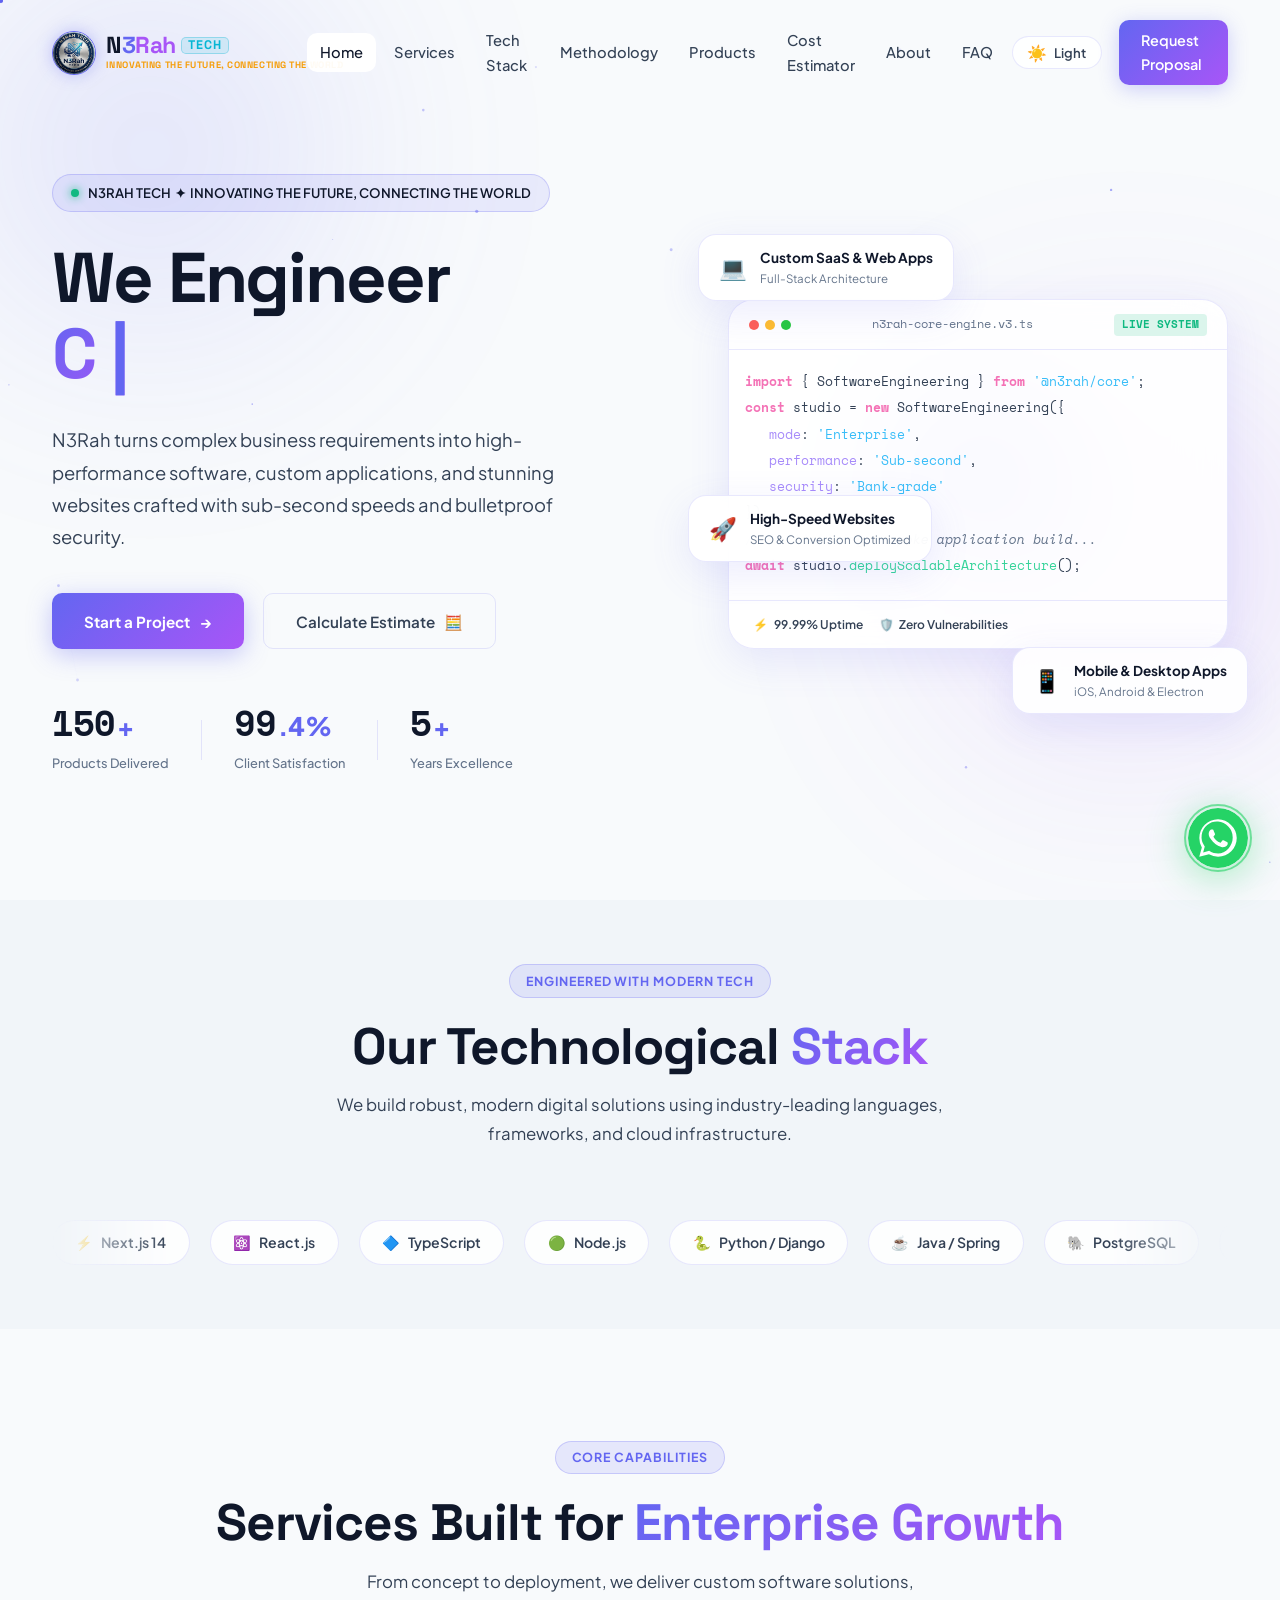
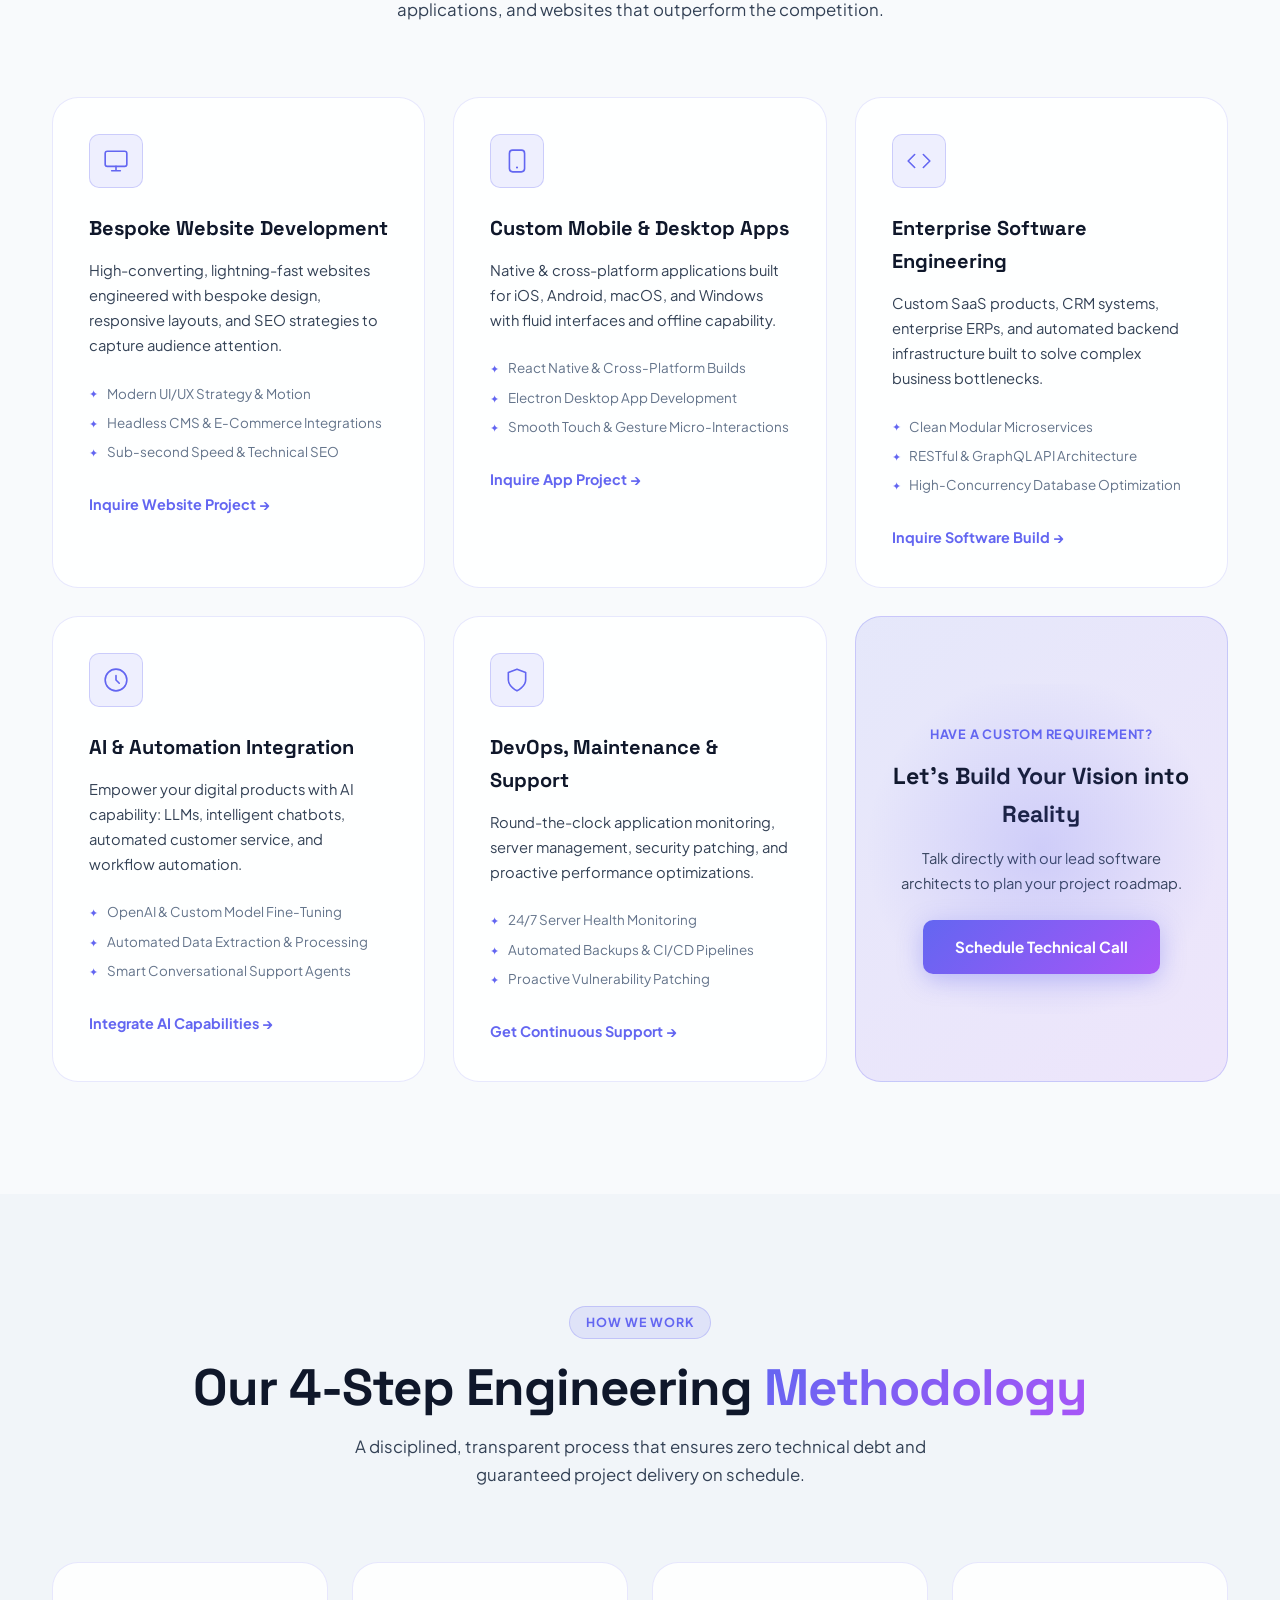
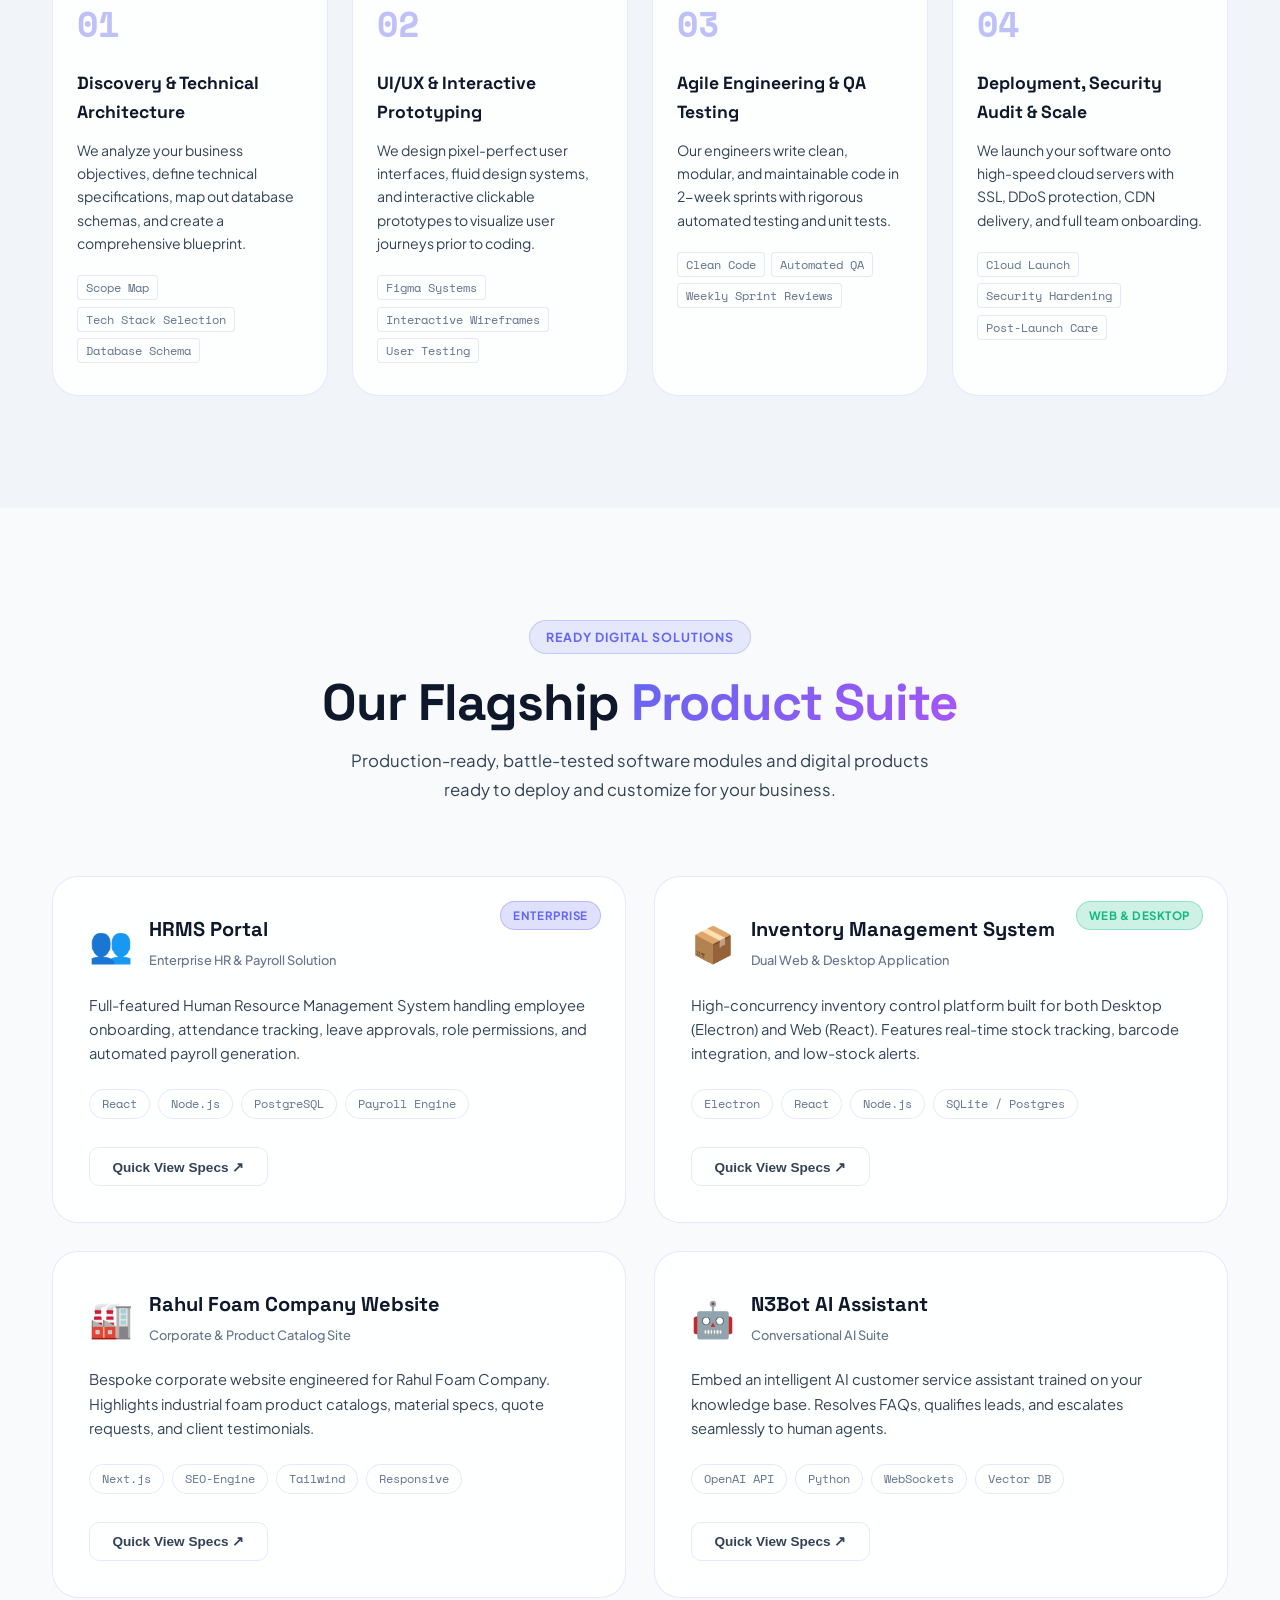
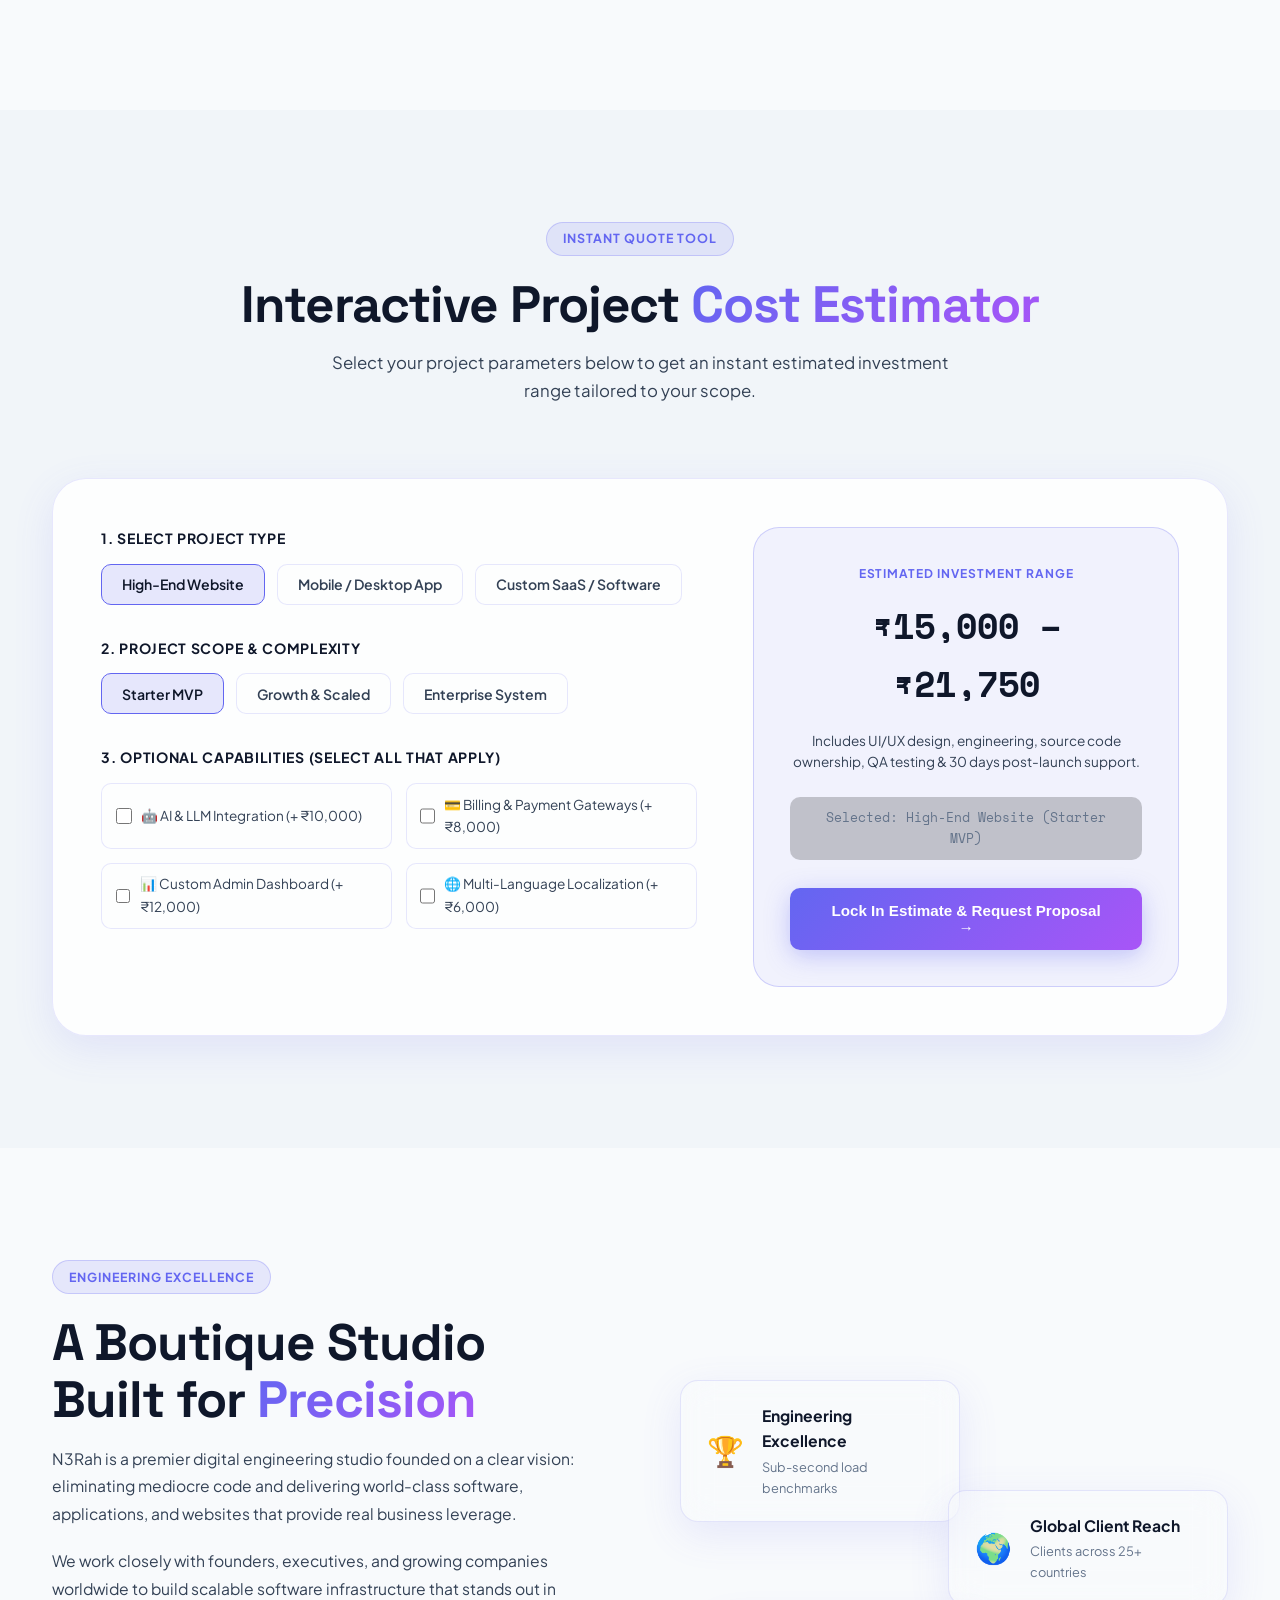
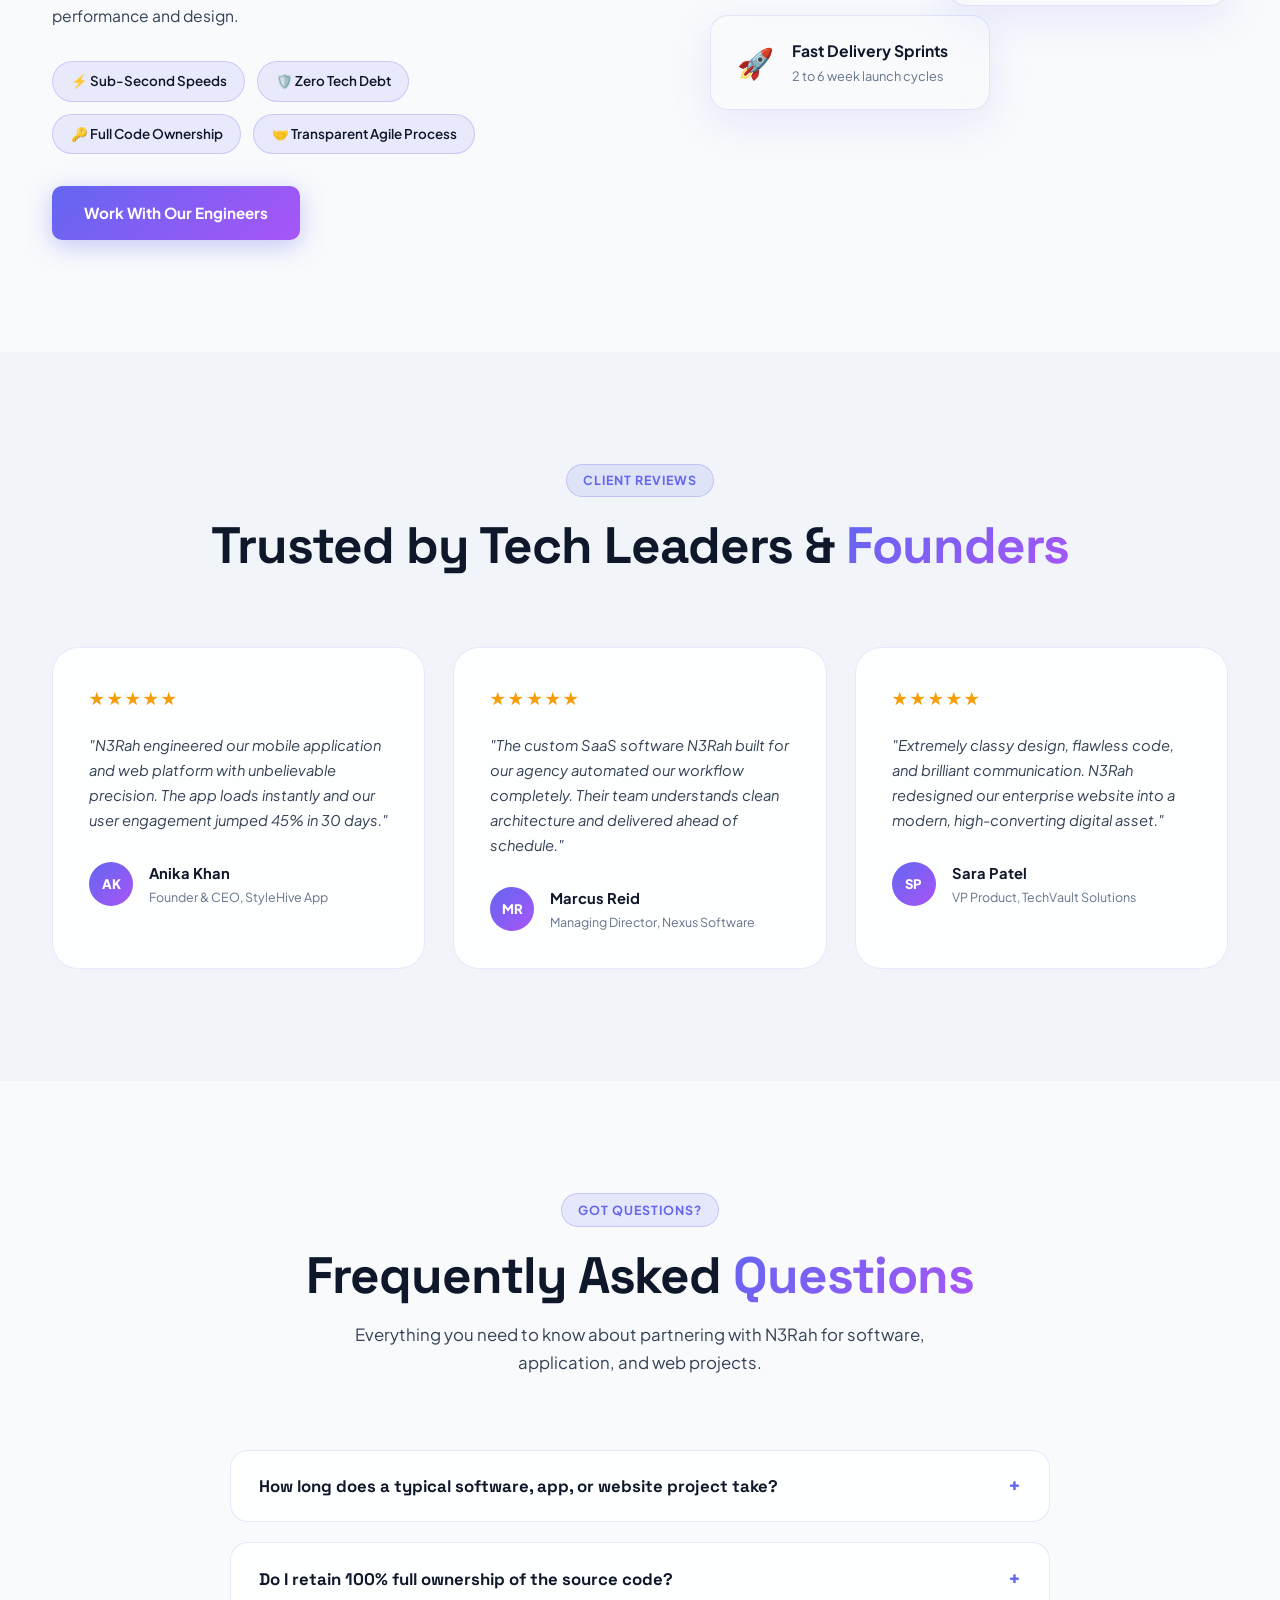
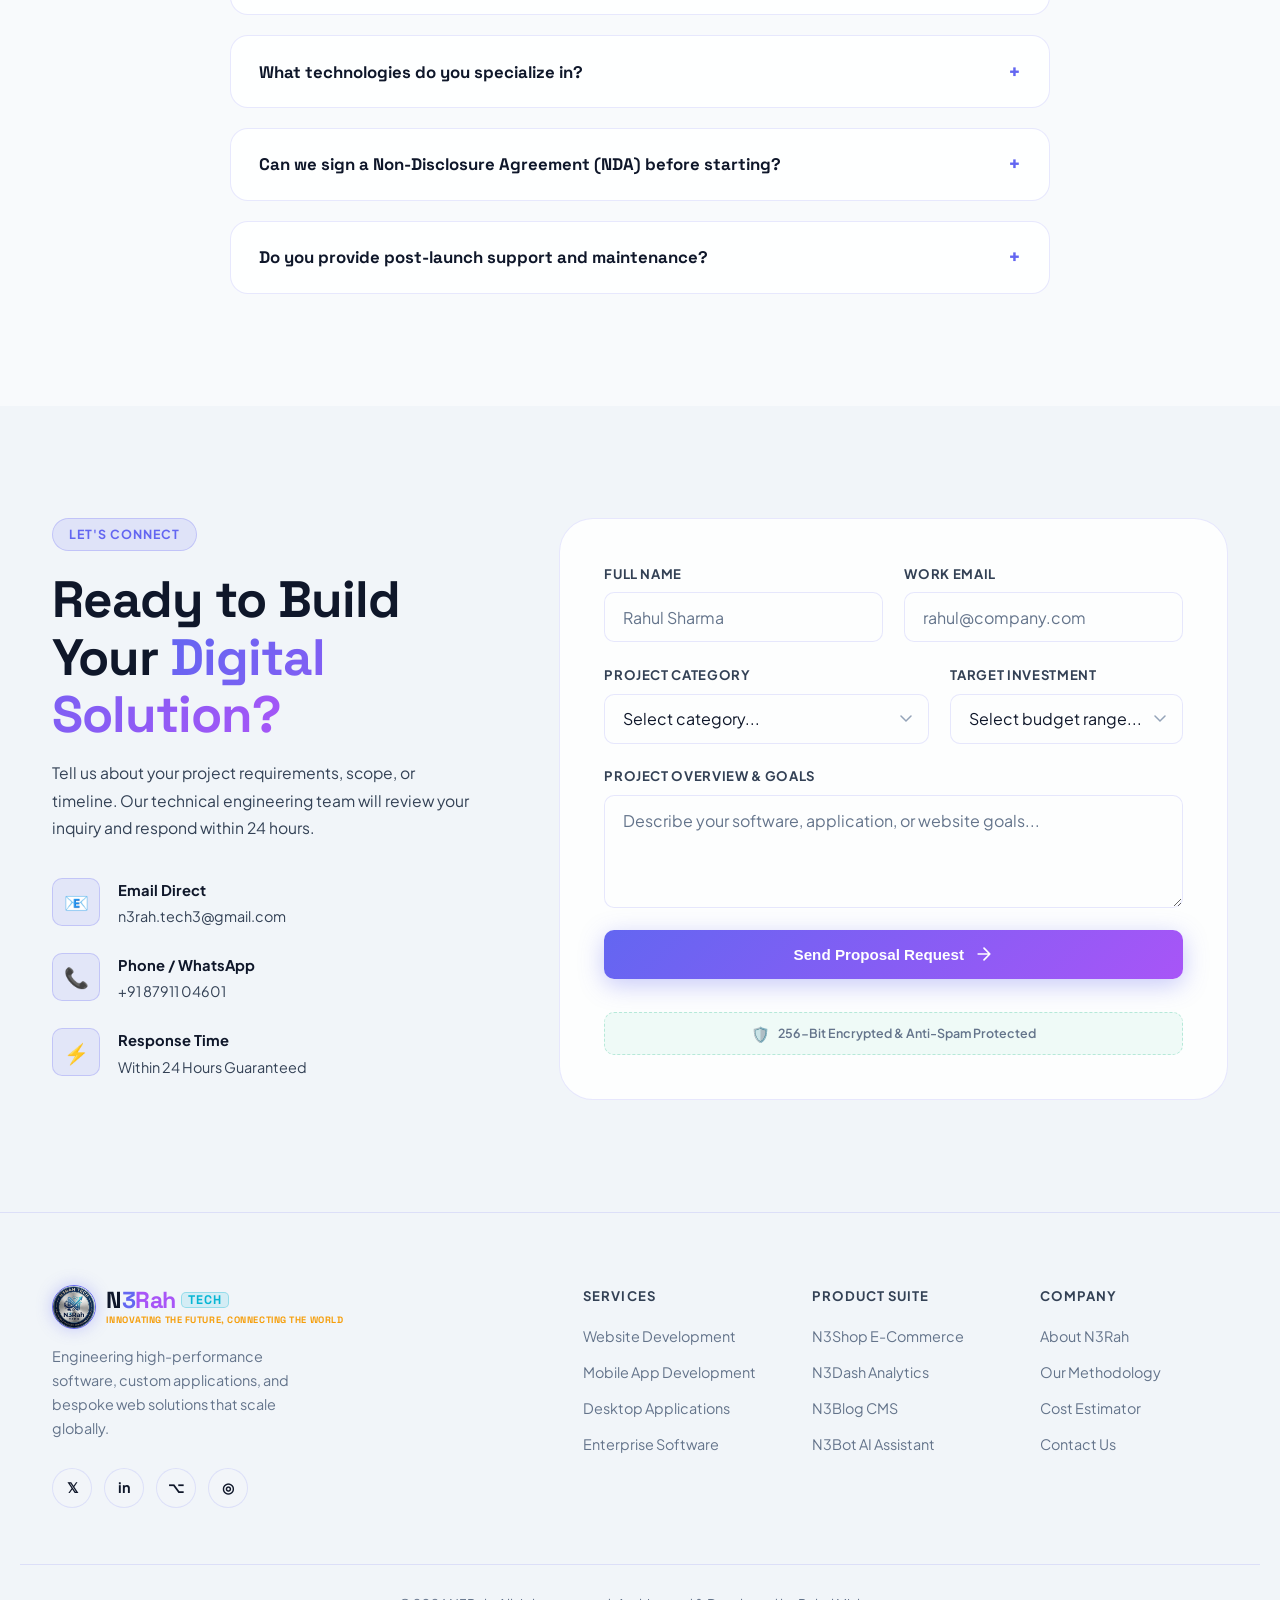
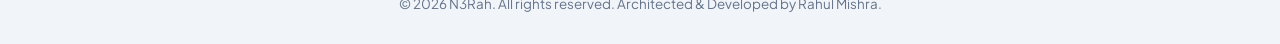
==== commit 9e9a2f95: "responsiveness and security implementation" ====
--- a/index.html
+++ b/index.html
@@ -4,7 +4,7 @@
 <head>
     <meta charset="UTF-8" />
     <meta http-equiv="X-UA-Compatible" content="IE=edge" />
-    <meta name="viewport" content="width=device-width, initial-scale=1.0" />
+    <meta name="viewport" content="width=device-width, initial-scale=1.0, maximum-scale=5.0" />
     
     <!-- Primary SEO Meta Tags -->
     <title>N3Rah – Enterprise Software, Custom Applications & Bespoke Web Development</title>
@@ -153,7 +153,7 @@
                     <span class="nav-tagline">INNOVATING THE FUTURE, CONNECTING THE WORLD</span>
                 </div>
             </a>
-            <button class="hamburger" id="hamburger" aria-label="Toggle Navigation Menu">
+            <button class="hamburger" id="hamburger" aria-label="Toggle Navigation Menu" aria-expanded="false" aria-controls="navLinks">
                 <span></span><span></span><span></span>
             </button>
             <nav class="nav-links" id="navLinks" role="navigation" aria-label="Main Navigation">
@@ -837,15 +837,19 @@
                 </div>
 
                 <div class="contact-form-wrap reveal">
-                    <form id="contactForm" class="contact-form" novalidate>
+                    <form id="contactForm" class="contact-form" novalidate autocomplete="off">
+                        <!-- Cyber Security Protection Fields -->
+                        <input type="text" name="_website_hp_check" id="hpCheck" tabindex="-1" autocomplete="off" aria-hidden="true" style="display:none !important; position:absolute; left:-9999px;" />
+                        <input type="hidden" name="_csrf_token" id="csrfToken" />
+
                         <div class="form-row">
                             <div class="form-group">
                                 <label for="name">Full Name</label>
-                                <input type="text" id="name" name="name" placeholder="Rahul Sharma" required />
+                                <input type="text" id="name" name="name" placeholder="Rahul Sharma" maxlength="100" required />
                             </div>
                             <div class="form-group">
                                 <label for="email">Work Email</label>
-                                <input type="email" id="email" name="email" placeholder="rahul@company.com" required />
+                                <input type="email" id="email" name="email" placeholder="rahul@company.com" maxlength="150" required />
                             </div>
                         </div>
 
@@ -876,7 +880,7 @@
 
                         <div class="form-group">
                             <label for="message">Project Overview & Goals</label>
-                            <textarea id="message" name="message" placeholder="Describe your software, application, or website goals..." rows="4" required></textarea>
+                            <textarea id="message" name="message" placeholder="Describe your software, application, or website goals..." rows="4" maxlength="2000" minlength="10" required></textarea>
                         </div>
 
                         <button type="submit" class="btn-primary btn-full" id="submitBtn" aria-label="Submit Project Proposal Request">
@@ -885,6 +889,10 @@
                                 <path d="M5 12h14M12 5l7 7-7 7" stroke="currentColor" stroke-width="2" stroke-linecap="round" stroke-linejoin="round" />
                             </svg>
                         </button>
+
+                        <div class="security-badge" aria-label="Encrypted and Spam Protected Form">
+                            <span class="shield-icon">🛡️</span> 256-Bit Encrypted & Anti-Spam Protected
+                        </div>
                     </form>
                 </div>
             </div>
--- a/styles.css
+++ b/styles.css
@@ -547,11 +547,13 @@
 }
 
 .window-body {
-  padding: 1.5rem;
+  padding: 1.25rem 1rem;
   font-family: var(--font-mono);
-  font-size: 0.82rem;
+  font-size: 0.8rem;
   line-height: 1.8;
   color: #cbd5e1;
+  overflow-x: auto;
+  word-break: break-word;
 }
 body.light .window-body { color: #334155; }
 
@@ -1232,10 +1234,11 @@
   background: rgba(255,255,255,0.04);
   border: 1px solid var(--border);
   border-radius: var(--radius-sm);
-  padding: 0.9rem 1.1rem;
+  padding: 0.85rem 1.1rem;
   color: var(--text-primary);
   font-family: var(--font);
-  font-size: 0.95rem;
+  font-size: 1rem;
+  min-height: 48px;
   transition: border-color var(--transition), background var(--transition);
   outline: none;
   -webkit-appearance: none;
@@ -1257,6 +1260,39 @@
 }
 .form-group input::placeholder,
 .form-group textarea::placeholder { color: var(--text-muted); }
+
+/* Security Shield & Form Validation Styling */
+.security-badge {
+  display: flex;
+  align-items: center;
+  justify-content: center;
+  gap: 0.5rem;
+  font-size: 0.78rem;
+  font-weight: 600;
+  color: var(--text-muted);
+  margin-top: 0.75rem;
+  padding: 0.5rem;
+  background: rgba(16, 185, 129, 0.06);
+  border: 1px dashed rgba(16, 185, 129, 0.25);
+  border-radius: var(--radius-sm);
+  text-align: center;
+}
+.security-badge .shield-icon { font-size: 0.95rem; }
+
+.form-group.has-error input,
+.form-group.has-error select,
+.form-group.has-error textarea {
+  border-color: #ef4444 !important;
+  background: rgba(239, 68, 68, 0.08) !important;
+}
+
+#hpCheck {
+  display: none !important;
+  opacity: 0 !important;
+  position: absolute !important;
+  left: -9999px !important;
+  pointer-events: none !important;
+}
 
 /* =========================================
    FOOTER
@@ -1519,52 +1555,279 @@
 .whatsapp-btn:hover .whatsapp-tooltip { opacity: 1; }
 
 /* =========================================
+   BODY NAV LOCK & TOUCH DEVICE OVERRIDES
+   ========================================= */
+body.nav-open {
+  overflow: hidden !important;
+  touch-action: none;
+}
+
+@media (hover: none), (pointer: coarse) {
+  body { cursor: auto !important; }
+  .cursor-dot, .cursor-ring { display: none !important; }
+  a, button, input, select, textarea, .nav-link, .nav-cta, .social-btn, .est-pill { cursor: pointer !important; }
+}
+
+/* =========================================
    RESPONSIVE MEDIA QUERIES
    ========================================= */
+
+/* Desktop & Laptop Tweaks (Max Width: 1200px) */
+@media (max-width: 1200px) {
+  .hero-section {
+    gap: 2.5rem;
+    padding: 8rem 2rem 5rem;
+  }
+  .about-grid, .contact-grid {
+    gap: 3.5rem;
+  }
+  .estimator-grid {
+    gap: 2.5rem;
+  }
+}
+
+/* Large Tablet / Small Laptop Viewports (Max Width: 1100px) */
 @media (max-width: 1100px) {
   .services-grid { grid-template-columns: repeat(2, 1fr); }
   .process-timeline { grid-template-columns: repeat(2, 1fr); }
-  .hero-visual { display: none; }
-  .hero-section { justify-content: center; text-align: center; }
-  .hero-content { max-width: 700px; }
+  
+  .hero-section {
+    flex-direction: column;
+    justify-content: center;
+    text-align: center;
+    padding-top: 8rem;
+    min-height: auto;
+  }
+  .hero-content {
+    max-width: 768px;
+    margin: 0 auto;
+    display: flex;
+    flex-direction: column;
+    align-items: center;
+  }
+  .hero-sub {
+    max-width: 600px;
+    margin-left: auto;
+    margin-right: auto;
+  }
   .hero-actions { justify-content: center; }
   .hero-stats { justify-content: center; }
+  
+  .hero-visual {
+    width: 100%;
+    max-width: 520px;
+    height: auto;
+    min-height: 360px;
+    margin: 1.5rem auto 0;
+  }
+  .hero-card-window {
+    width: 100%;
+  }
+
   .estimator-grid { grid-template-columns: 1fr; }
-  .estimator-result { position: static; }
-}
-
+  .estimator-result { position: static; width: 100%; margin-top: 1rem; }
+}
+
+/* Medium Tablets & Mobile Landscape (Max Width: 992px) */
+@media (max-width: 992px) {
+  .section { padding: 5.5rem 0; }
+  .about-grid, .contact-grid { grid-template-columns: 1fr; gap: 3.5rem; }
+  .about-text .section-title, .contact-info .section-title { text-align: center; }
+  .about-text, .contact-info { display: flex; flex-direction: column; align-items: center; text-align: center; }
+  .contact-items { align-items: center; text-align: left; }
+  .about-values { justify-content: center; }
+
+  /* Redesign hardcoded about cards for fluid stacking */
+  .about-visual {
+    height: auto;
+    margin-top: 1rem;
+  }
+  .about-card-stack {
+    display: flex;
+    flex-direction: column;
+    gap: 1.25rem;
+    height: auto;
+    max-width: 480px;
+    margin: 0 auto;
+  }
+  .about-card {
+    position: static;
+    width: 100%;
+    transform: none !important;
+  }
+}
+
+/* Mobile Devices & Small Tablets (Max Width: 768px) */
 @media (max-width: 768px) {
   .container { padding: 0 1.25rem; }
-  .section { padding: 5rem 0; }
+  .section { padding: 4.5rem 0; }
+  .section-header { margin-bottom: 3rem; }
+
+  /* Navbar Mobile Drawer */
+  .navbar { padding: 0.85rem 0; }
   .hamburger { display: flex; }
+
   .nav-links {
-    display: none;
+    display: flex;
     position: fixed;
     inset: 0;
-    top: 70px;
-    background: rgba(3,7,18,0.97);
+    top: 68px;
+    background: rgba(3, 7, 18, 0.98);
+    backdrop-filter: blur(24px);
+    -webkit-backdrop-filter: blur(24px);
     flex-direction: column;
     align-items: center;
+    justify-content: flex-start;
+    padding: 2.5rem 1.5rem;
+    gap: 1.1rem;
+    z-index: 999;
+    overflow-y: auto;
+    opacity: 0;
+    pointer-events: none;
+    transform: translateY(-12px);
+    transition: opacity 0.35s ease, transform 0.35s ease;
+  }
+  body.light .nav-links { background: rgba(248, 250, 252, 0.98); }
+
+  .nav-links.open {
+    opacity: 1;
+    pointer-events: auto;
+    transform: translateY(0);
+  }
+
+  .nav-link {
+    font-size: 1.1rem;
+    padding: 0.65rem 1.5rem;
+    width: 100%;
+    text-align: center;
+    border-radius: var(--radius-sm);
+  }
+  .nav-cta {
+    margin-left: 0;
+    margin-top: 0.5rem;
+    width: 100%;
+    max-width: 300px;
+    text-align: center;
+    font-size: 1rem;
+    padding: 0.85rem 1.5rem;
+  }
+  .theme-toggle {
+    width: 100%;
+    max-width: 300px;
     justify-content: center;
-    gap: 1.5rem;
-    z-index: 999;
-  }
-  .nav-links.open { display: flex; }
-  .services-grid, .products-grid, .testimonials-grid { grid-template-columns: 1fr; }
-  .process-timeline { grid-template-columns: 1fr; }
-  .about-grid, .contact-grid { grid-template-columns: 1fr; gap: 3rem; }
-  .form-row { grid-template-columns: 1fr; }
-  .est-checkboxes { grid-template-columns: 1fr; }
+    padding: 0.65rem 1rem;
+    font-size: 0.9rem;
+  }
+
+  /* Grid Collapse */
+  .services-grid, .products-grid, .testimonials-grid { grid-template-columns: 1fr; gap: 1.5rem; }
+  .process-timeline { grid-template-columns: 1fr; gap: 1.25rem; }
+  .form-row { grid-template-columns: 1fr; gap: 1rem; }
+  .est-checkboxes { grid-template-columns: 1fr; gap: 0.75rem; }
+
+  /* Floating micro cards inside hero visual */
+  .floating-card { display: none; }
+  .hero-visual { height: auto; min-height: unset; padding: 1rem 0; }
+
+  /* Cards & Sections Padding */
+  .service-card, .product-card, .testimonial-card { padding: 1.75rem 1.35rem; }
+  .estimator-card { padding: 1.75rem 1.25rem; border-radius: var(--radius-lg); }
+  .contact-form-wrap { padding: 1.75rem 1.25rem; border-radius: var(--radius-lg); }
+  
+  /* Footer Responsive */
   .footer-inner { grid-template-columns: 1fr; gap: 2.5rem; }
-  .footer-links { grid-template-columns: 1fr; }
-}
-
-@media (max-width: 480px) {
-  .nav-tagline { font-size: 0.48rem; letter-spacing: 0.04em; }
-  .logo-name-row { font-size: 1.25rem; }
-  .nav-logo-img { width: 38px; height: 38px; }
-  body { cursor: auto; }
-  .cursor-dot, .cursor-ring { display: none; }
-  .hero-title { font-size: 2.4rem; }
+  .footer-links { grid-template-columns: repeat(2, 1fr); gap: 2rem; }
+
+  /* Modal Responsive */
+  .modal-overlay { padding: 1.25rem; }
+  .modal-container {
+    padding: 1.75rem 1.25rem;
+    max-height: 88vh;
+    overflow-y: auto;
+    border-radius: var(--radius-lg);
+  }
+  .modal-title { font-size: 1.45rem; }
+  .modal-specs-list { gap: 0.6rem; }
+  .modal-spec-item { font-size: 0.85rem; padding: 0.65rem 0.85rem; }
+
+  /* WhatsApp Floating Button */
+  .whatsapp-btn {
+    width: 52px;
+    height: 52px;
+    bottom: 1.25rem;
+    right: 1.25rem;
+  }
+  .whatsapp-icon { width: 52px; height: 52px; }
   .whatsapp-tooltip { display: none; }
 }
+
+/* Small Phones & Phablets (Max Width: 576px) */
+@media (max-width: 576px) {
+  .container { padding: 0 1.1rem; }
+  .hero-section { padding-top: 6.5rem; }
+
+  .hero-title { font-size: clamp(2rem, 7.5vw, 2.75rem); }
+  .hero-sub { font-size: 0.98rem; }
+
+  .hero-actions {
+    flex-direction: column;
+    width: 100%;
+    gap: 0.85rem;
+  }
+  .hero-actions .btn-primary,
+  .hero-actions .btn-ghost {
+    width: 100%;
+    justify-content: center;
+    padding: 0.9rem 1.5rem;
+  }
+
+  .hero-stats {
+    width: 100%;
+    display: grid;
+    grid-template-columns: repeat(3, 1fr);
+    gap: 0.5rem;
+    text-align: center;
+  }
+  .stat-num { font-size: 1.6rem; }
+  .stat-plus { font-size: 1.25rem; }
+  .stat-label { font-size: 0.72rem; }
+  .stat-divider { display: none; }
+
+  .footer-links { grid-template-columns: 1fr; gap: 1.75rem; }
+  .footer-brand p { max-width: 100%; }
+
+  .toast-container { left: 1rem; right: 1rem; bottom: 5rem; }
+  .toast { width: 100%; font-size: 0.85rem; }
+}
+
+/* Extra Small Phones & Foldables (Max Width: 380px) */
+@media (max-width: 380px) {
+  .container { padding: 0 0.85rem; }
+  
+  /* Navigation Logo shrink for 320px screens */
+  .nav-logo-img { width: 36px; height: 36px; }
+  .logo-name-row { font-size: 1.18rem; }
+  .logo-tech { font-size: 0.65rem; padding: 1px 4px; margin-left: 0.2rem; }
+  .nav-tagline { font-size: 0.44rem; }
+
+  .hero-badge { font-size: 0.68rem; padding: 0.35rem 0.75rem; }
+
+  .est-pills { flex-direction: column; }
+  .est-pill { width: 100%; text-align: center; }
+
+  .product-badge {
+    font-size: 0.65rem;
+    padding: 0.2rem 0.5rem;
+    top: 1rem;
+    right: 1rem;
+  }
+
+  .estimator-card, .contact-form-wrap {
+    padding: 1.25rem 0.85rem;
+  }
+
+  .service-card, .product-card, .testimonial-card {
+    padding: 1.35rem 1rem;
+  }
+}
+
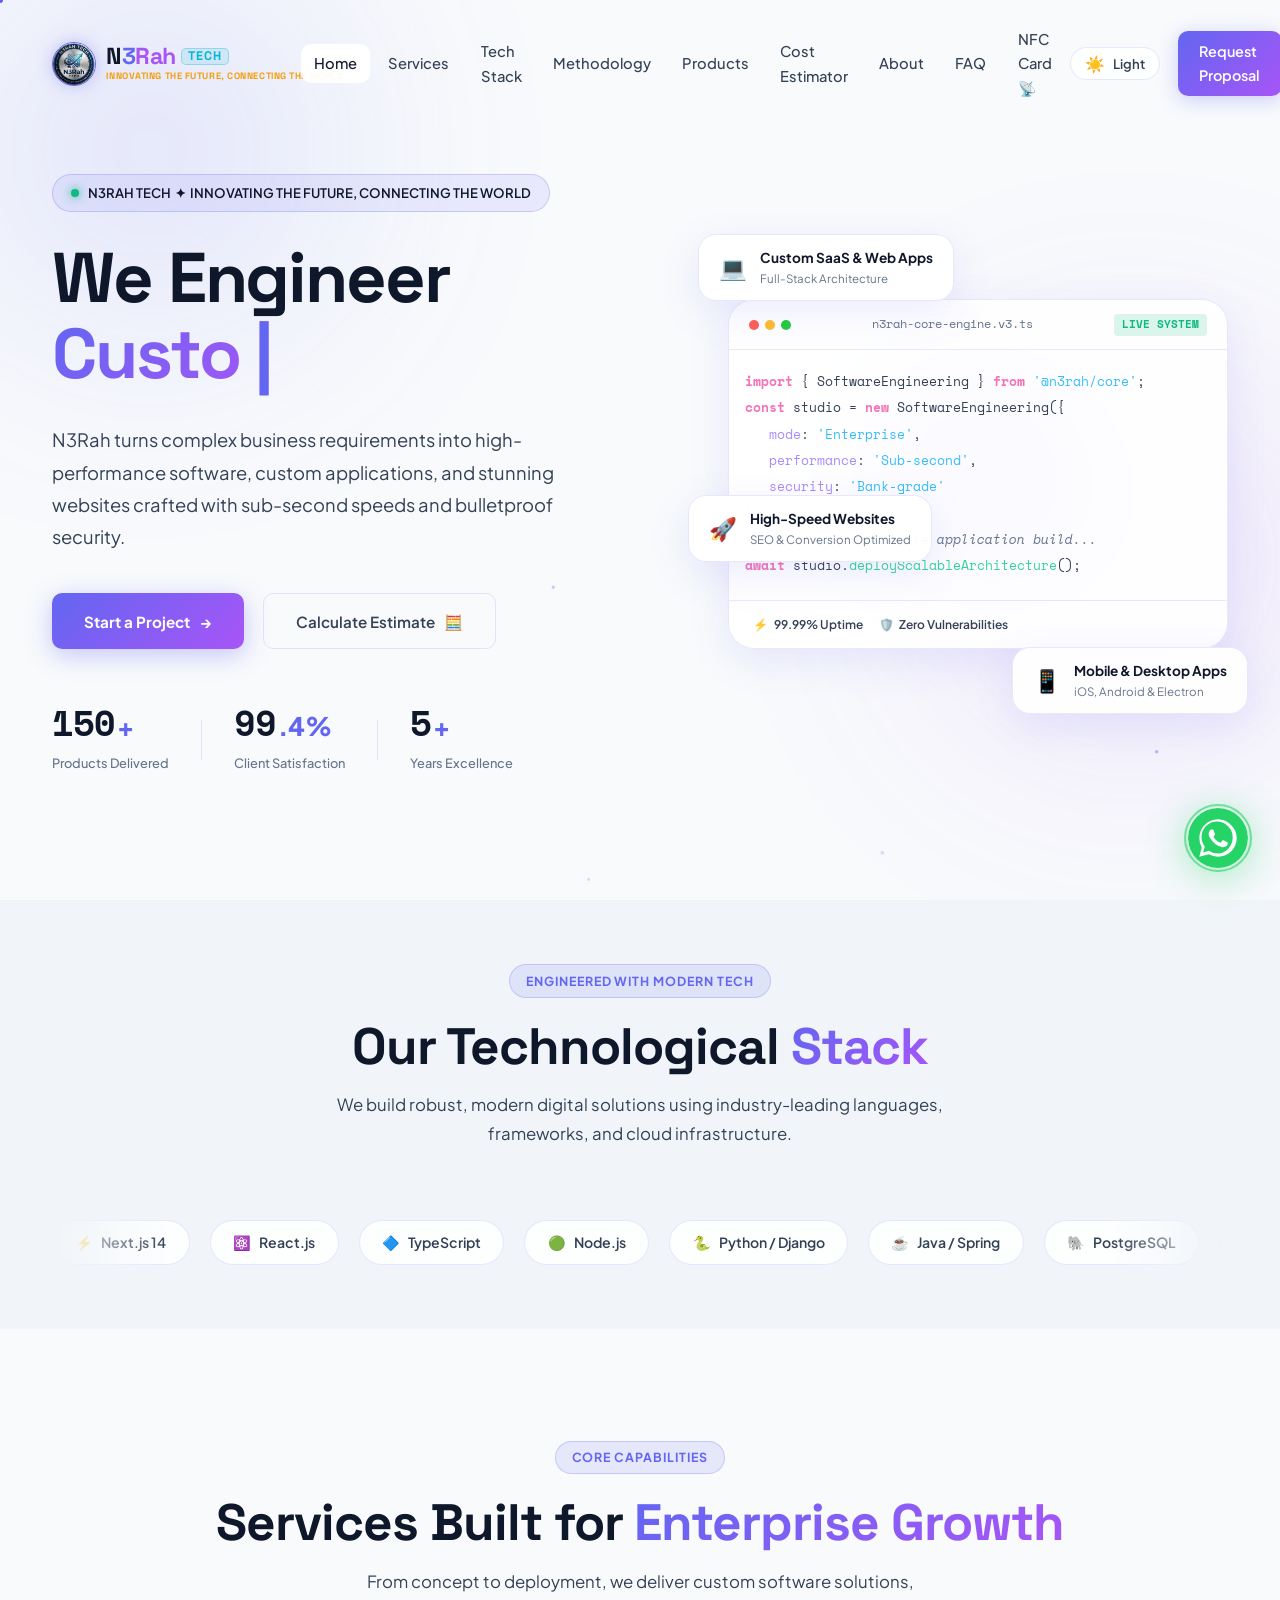
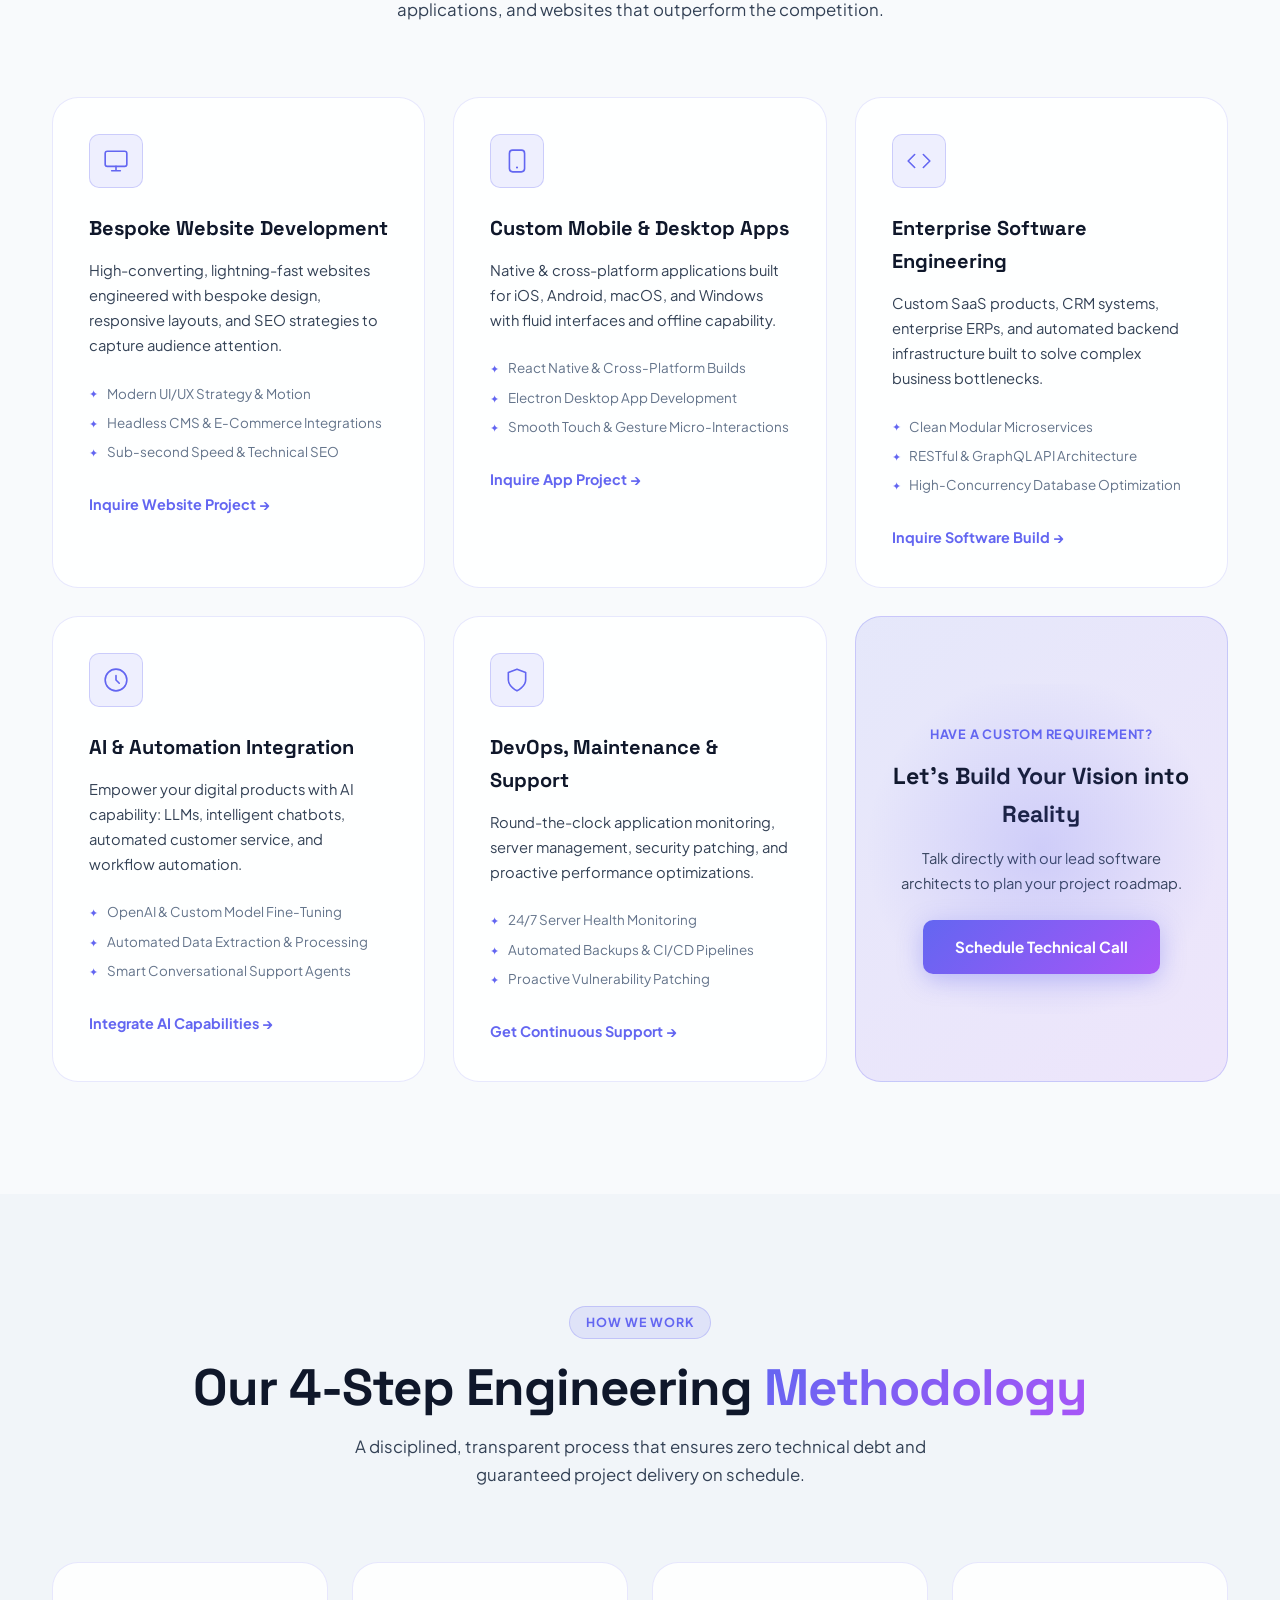
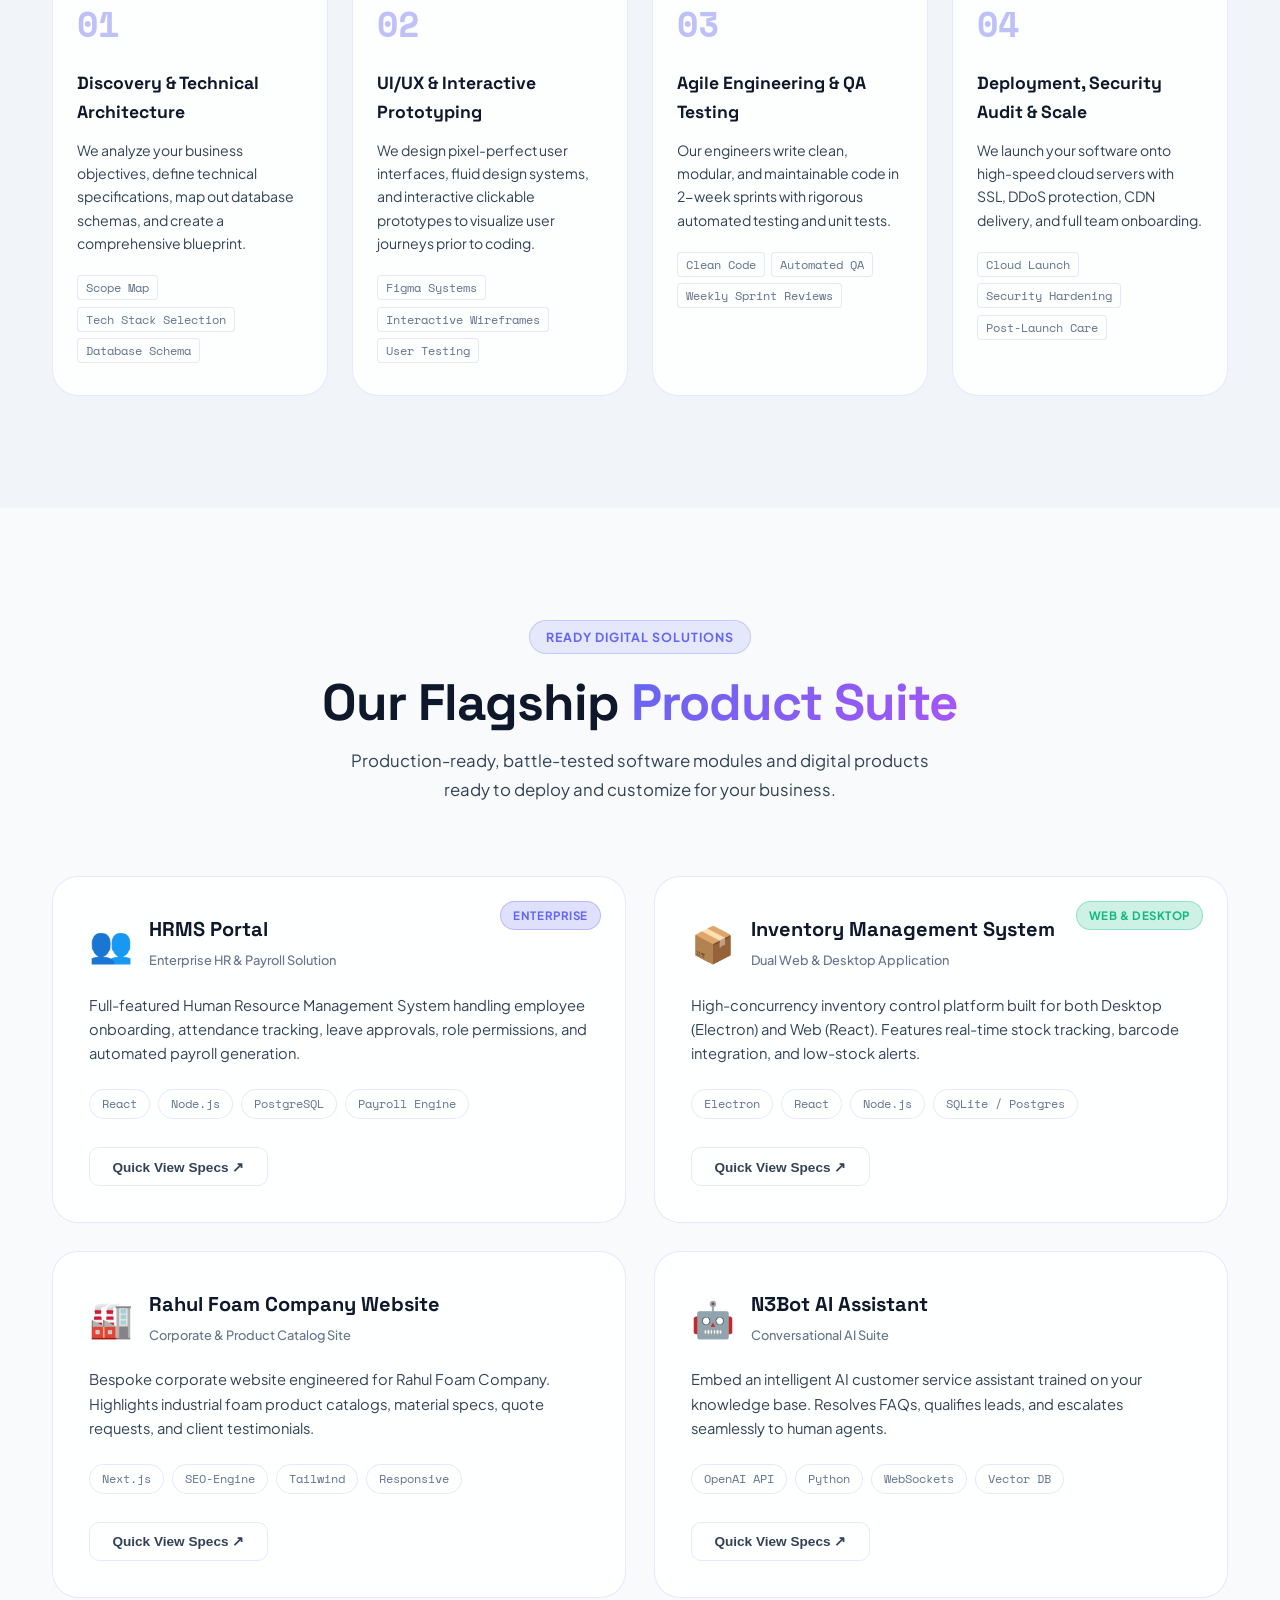
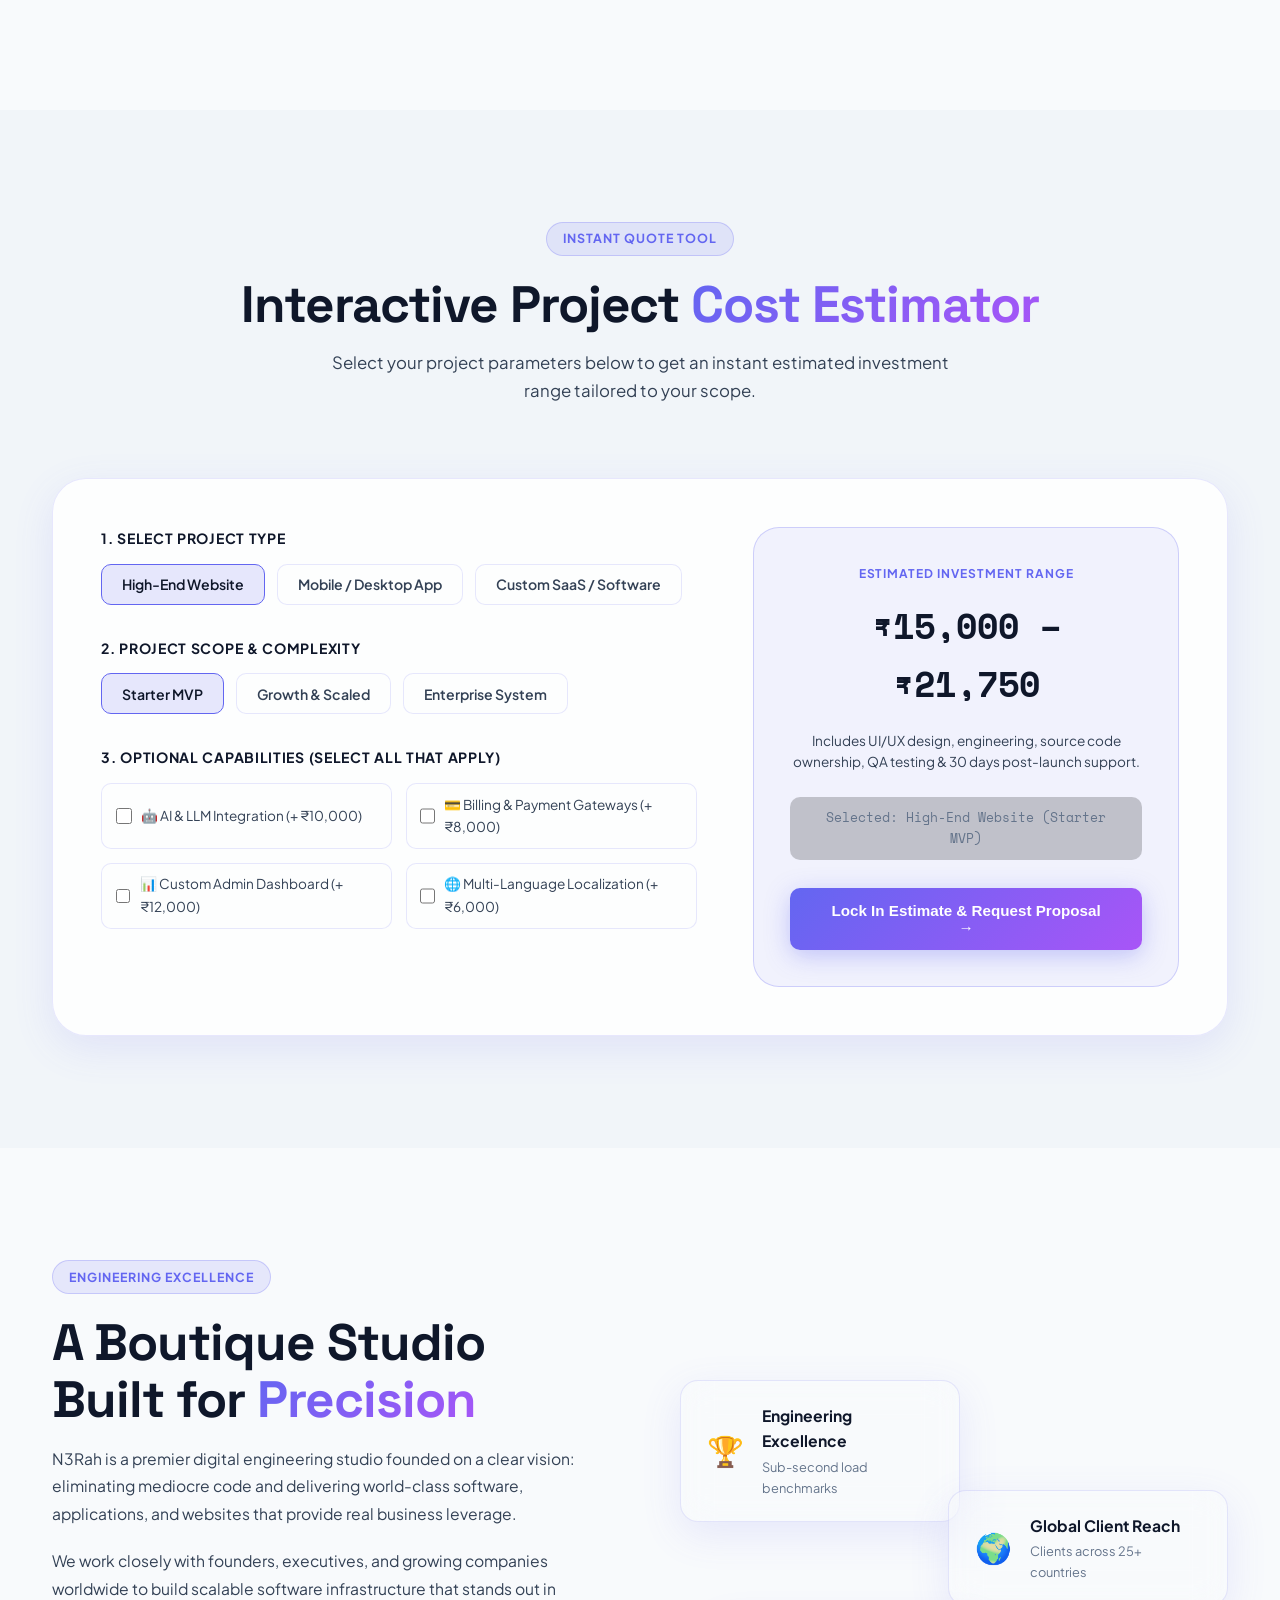
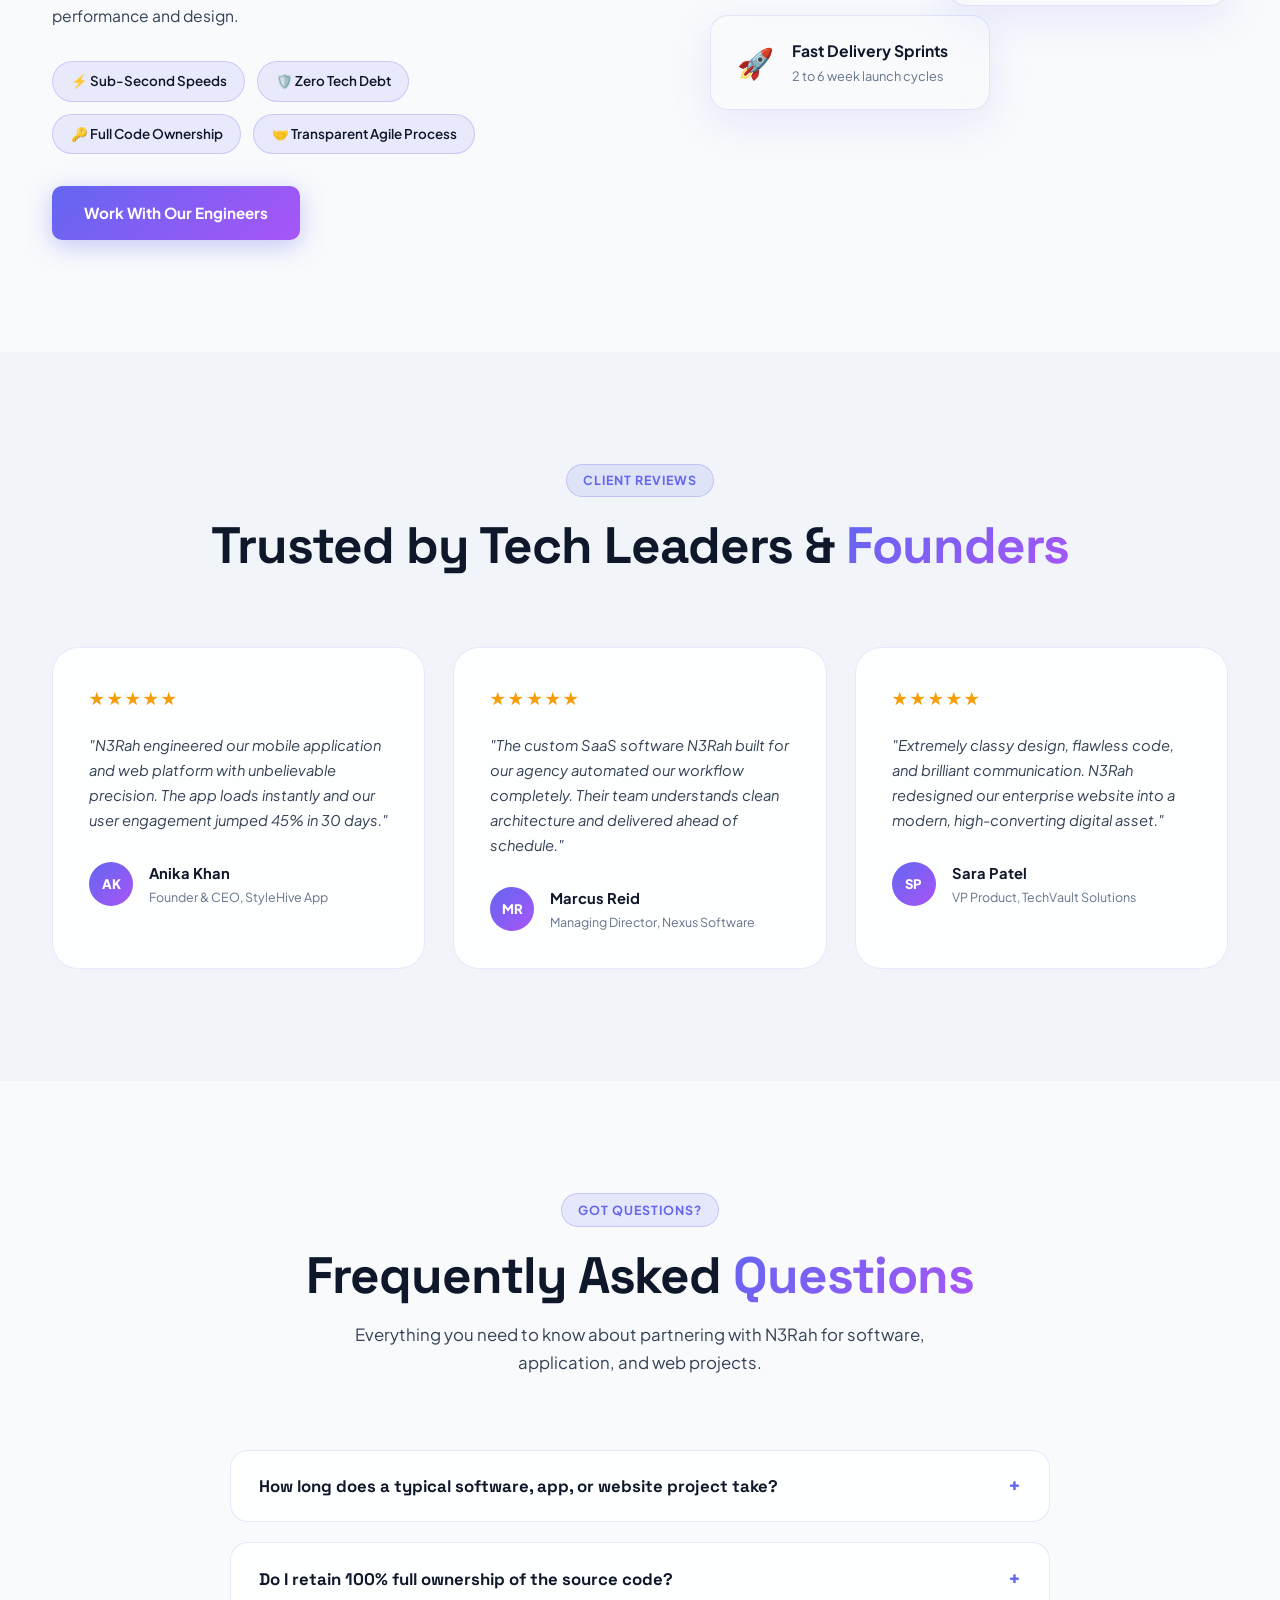
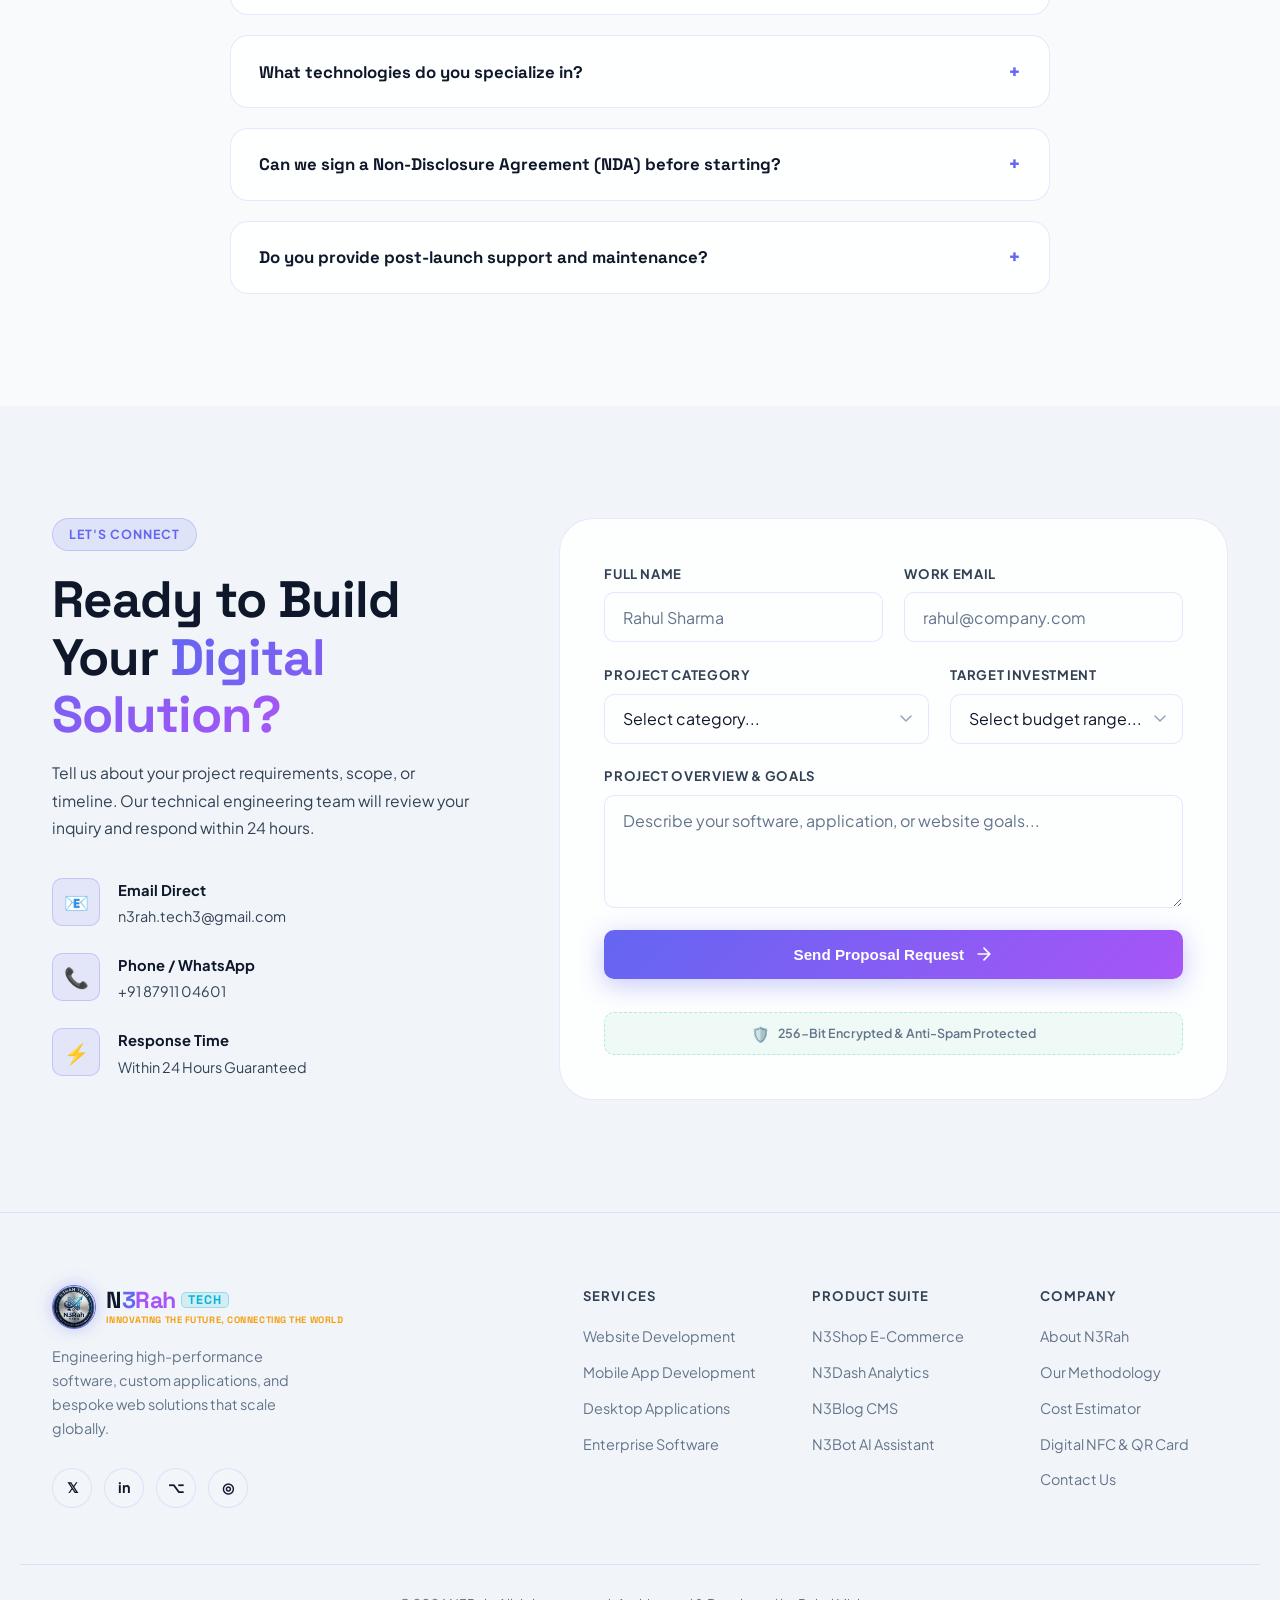
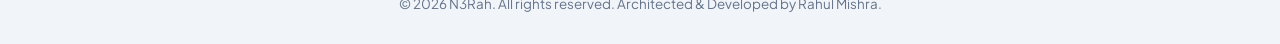
==== commit de570e49: "OG TAGS" ====
--- a/index.html
+++ b/index.html
@@ -15,6 +15,10 @@
     <meta name="robots" content="index, follow, max-image-preview:large, max-snippet:-1, max-video-preview:-1" />
     <link rel="canonical" href="https://n3rah.vercel.app/" />
     <meta name="theme-color" content="#030712" />
+
+    <!-- Favicon -->
+    <link rel="icon" type="image/jpeg" href="assets/logo.jpg" />
+    <link rel="apple-touch-icon" href="assets/logo.jpg" />
 
     <!-- Open Graph / Facebook / LinkedIn Meta Tags -->
     <meta property="og:type" content="website" />
@@ -165,6 +169,7 @@
                 <a href="#estimator" class="nav-link" data-section="estimator">Cost Estimator</a>
                 <a href="#about" class="nav-link" data-section="about">About</a>
                 <a href="#faq" class="nav-link" data-section="faq">FAQ</a>
+                <a href="card.html" class="nav-link" aria-label="N3Rah Digital NFC and QR Business Card">NFC Card 📡</a>
                 <button class="theme-toggle" id="themeToggle" aria-label="Toggle Theme Dark or Light" title="Toggle theme">
                     <span class="theme-icon theme-icon-dark">🌙</span>
                     <span class="theme-icon theme-icon-light">☀️</span>
@@ -943,6 +948,7 @@
                     <a href="#about">About N3Rah</a>
                     <a href="#process">Our Methodology</a>
                     <a href="#estimator">Cost Estimator</a>
+                    <a href="card.html">Digital NFC & QR Card</a>
                     <a href="#contact">Contact Us</a>
                 </div>
             </div>
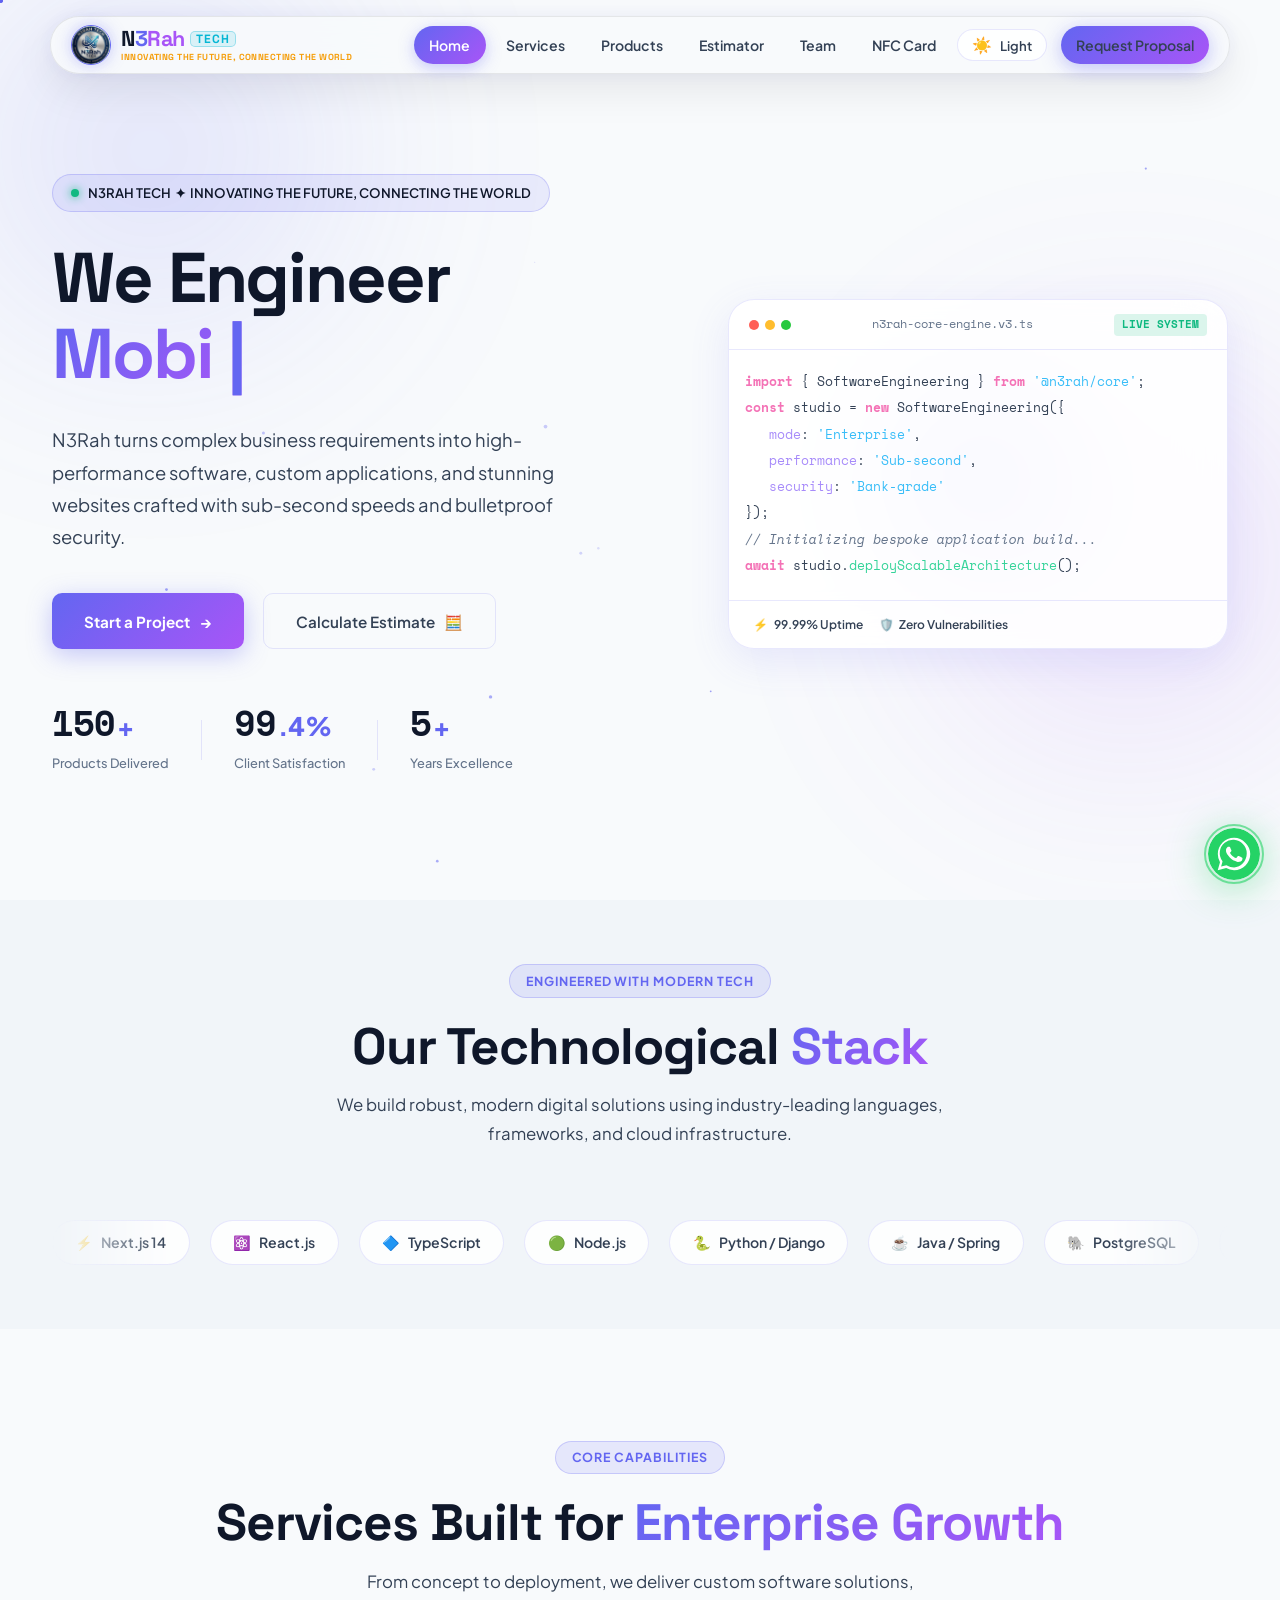
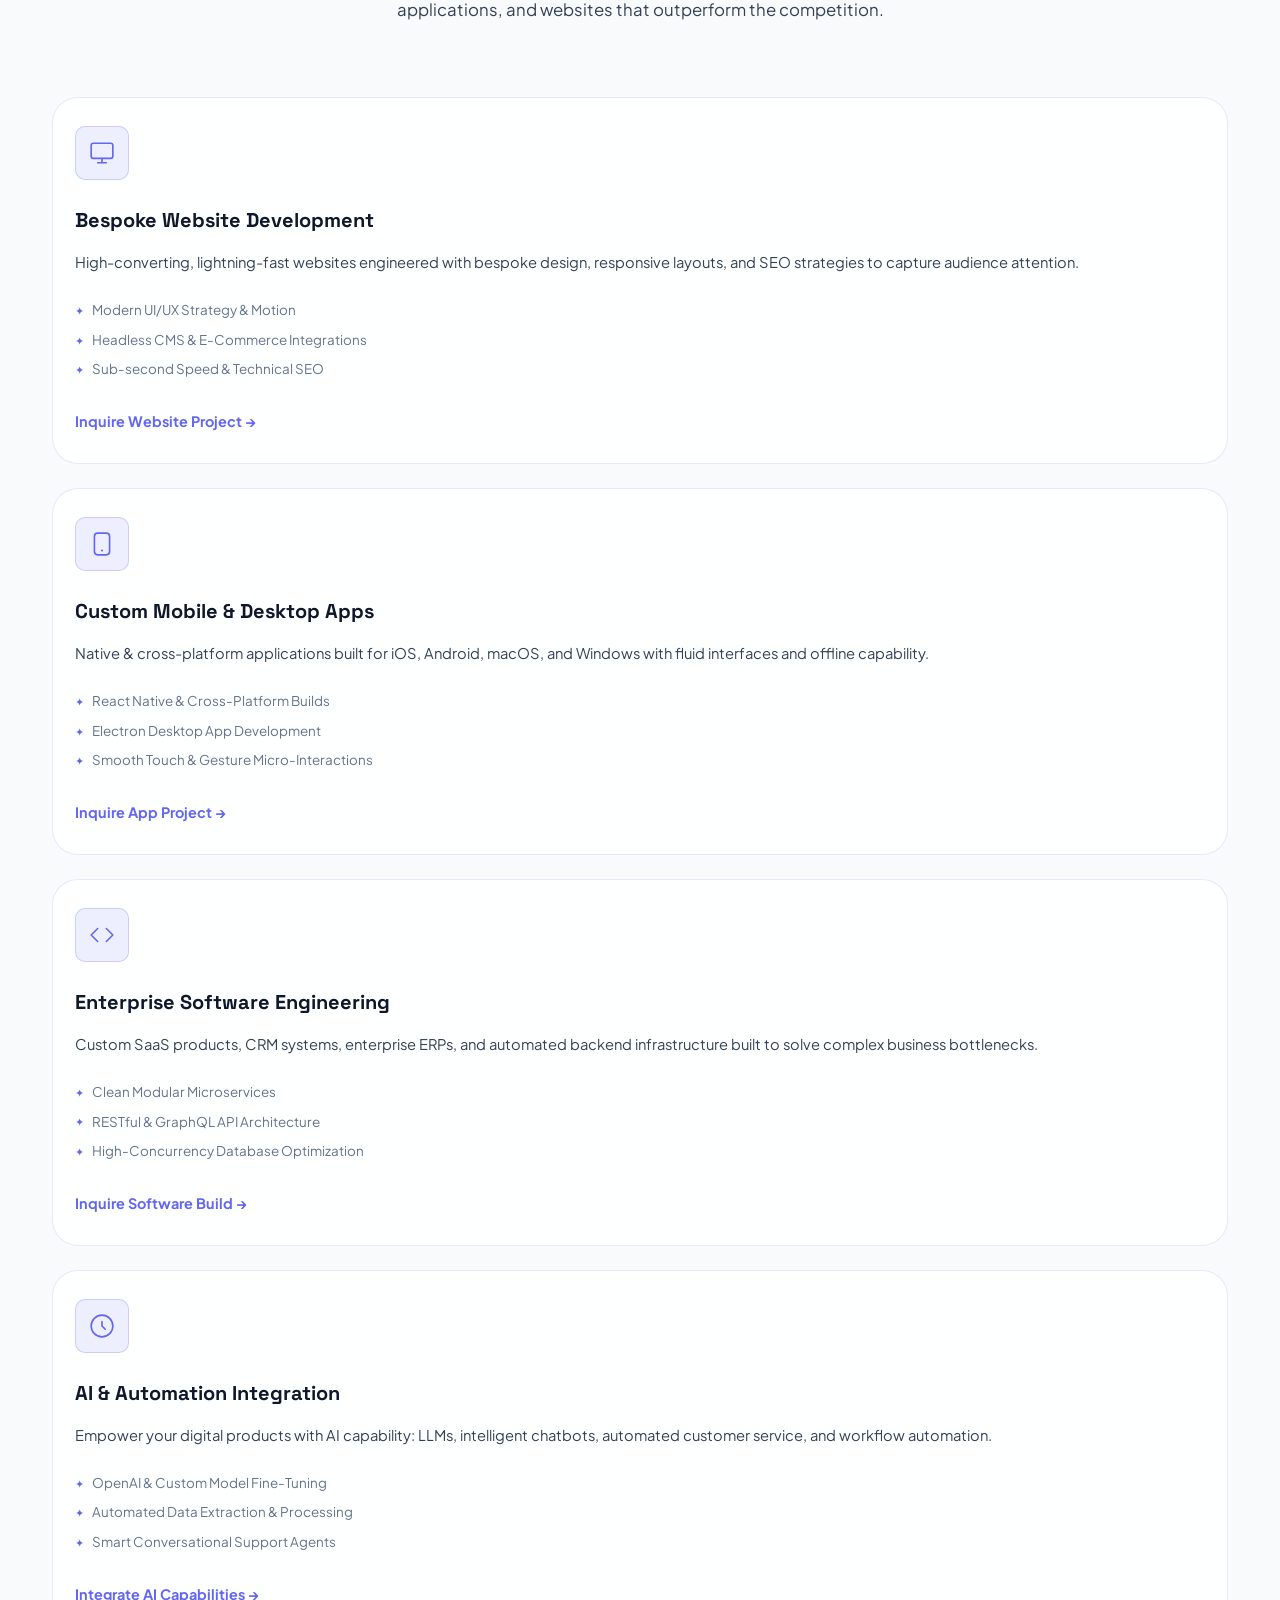
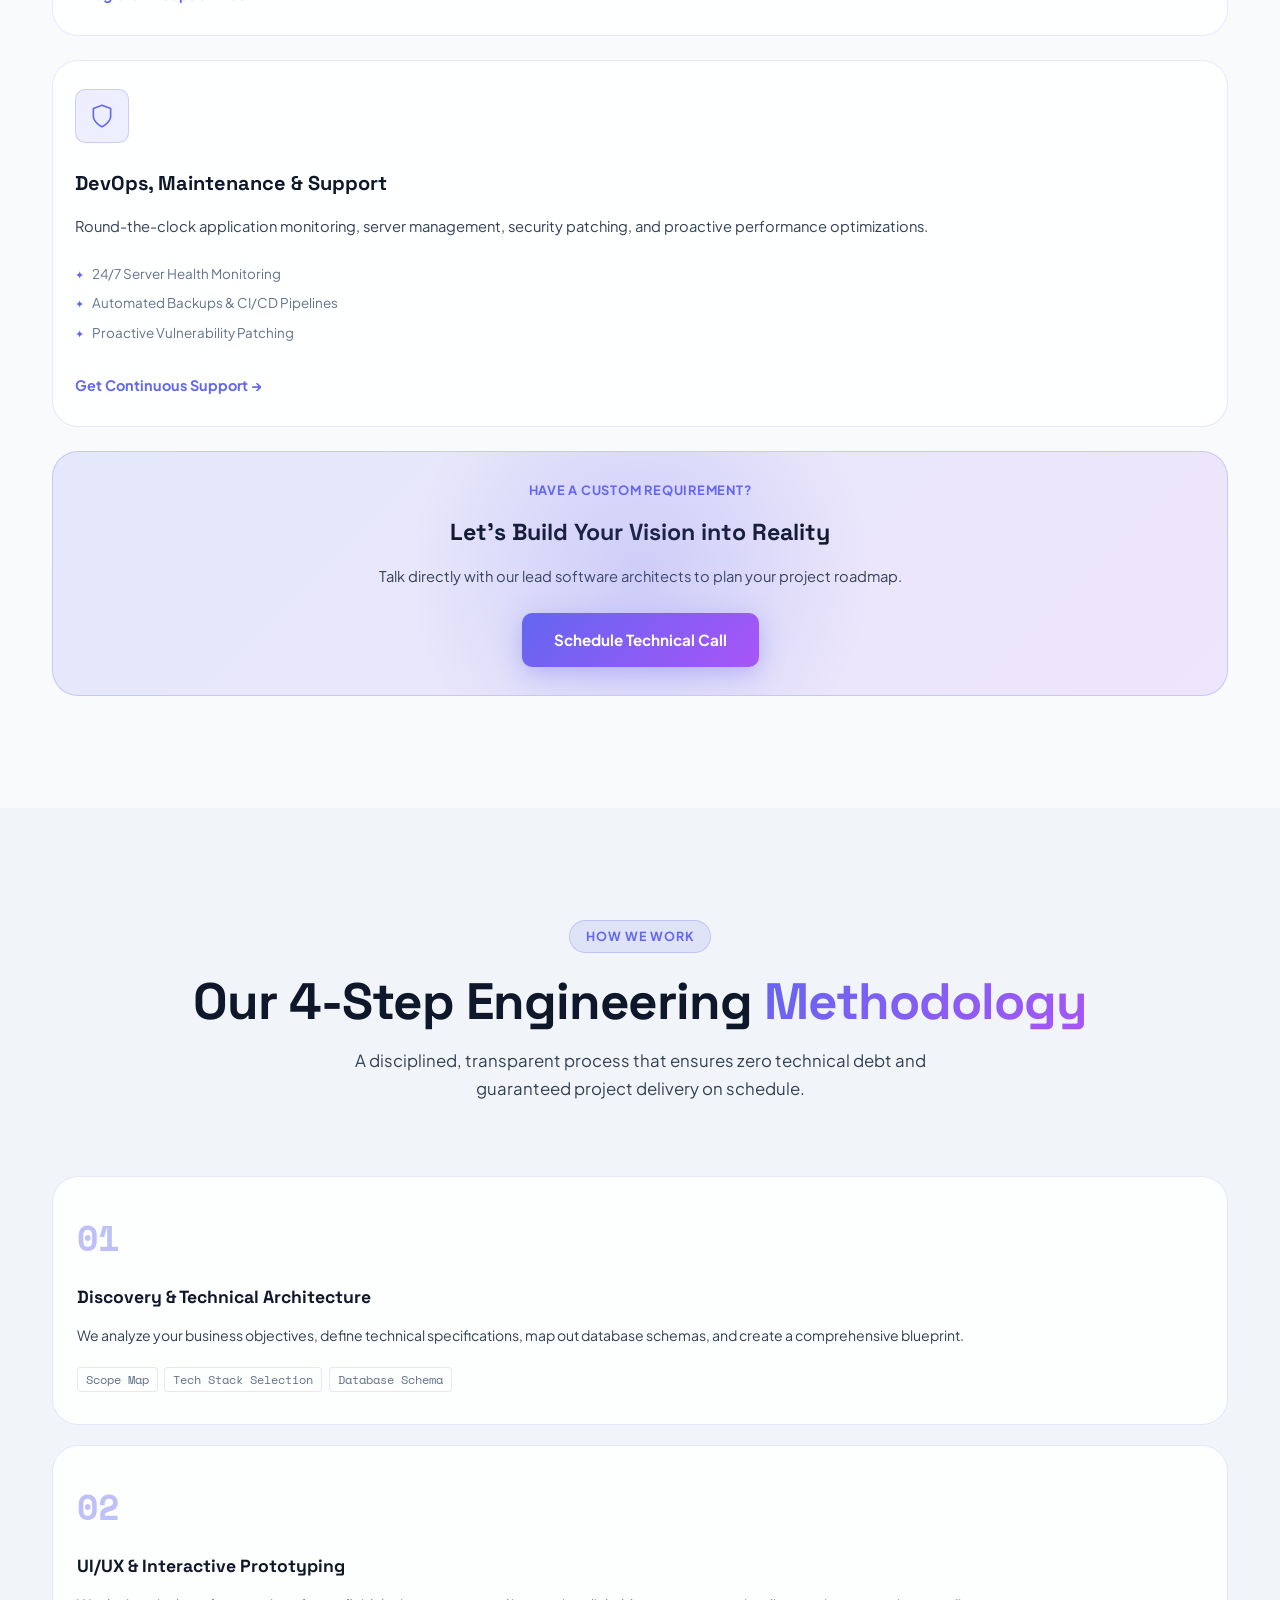
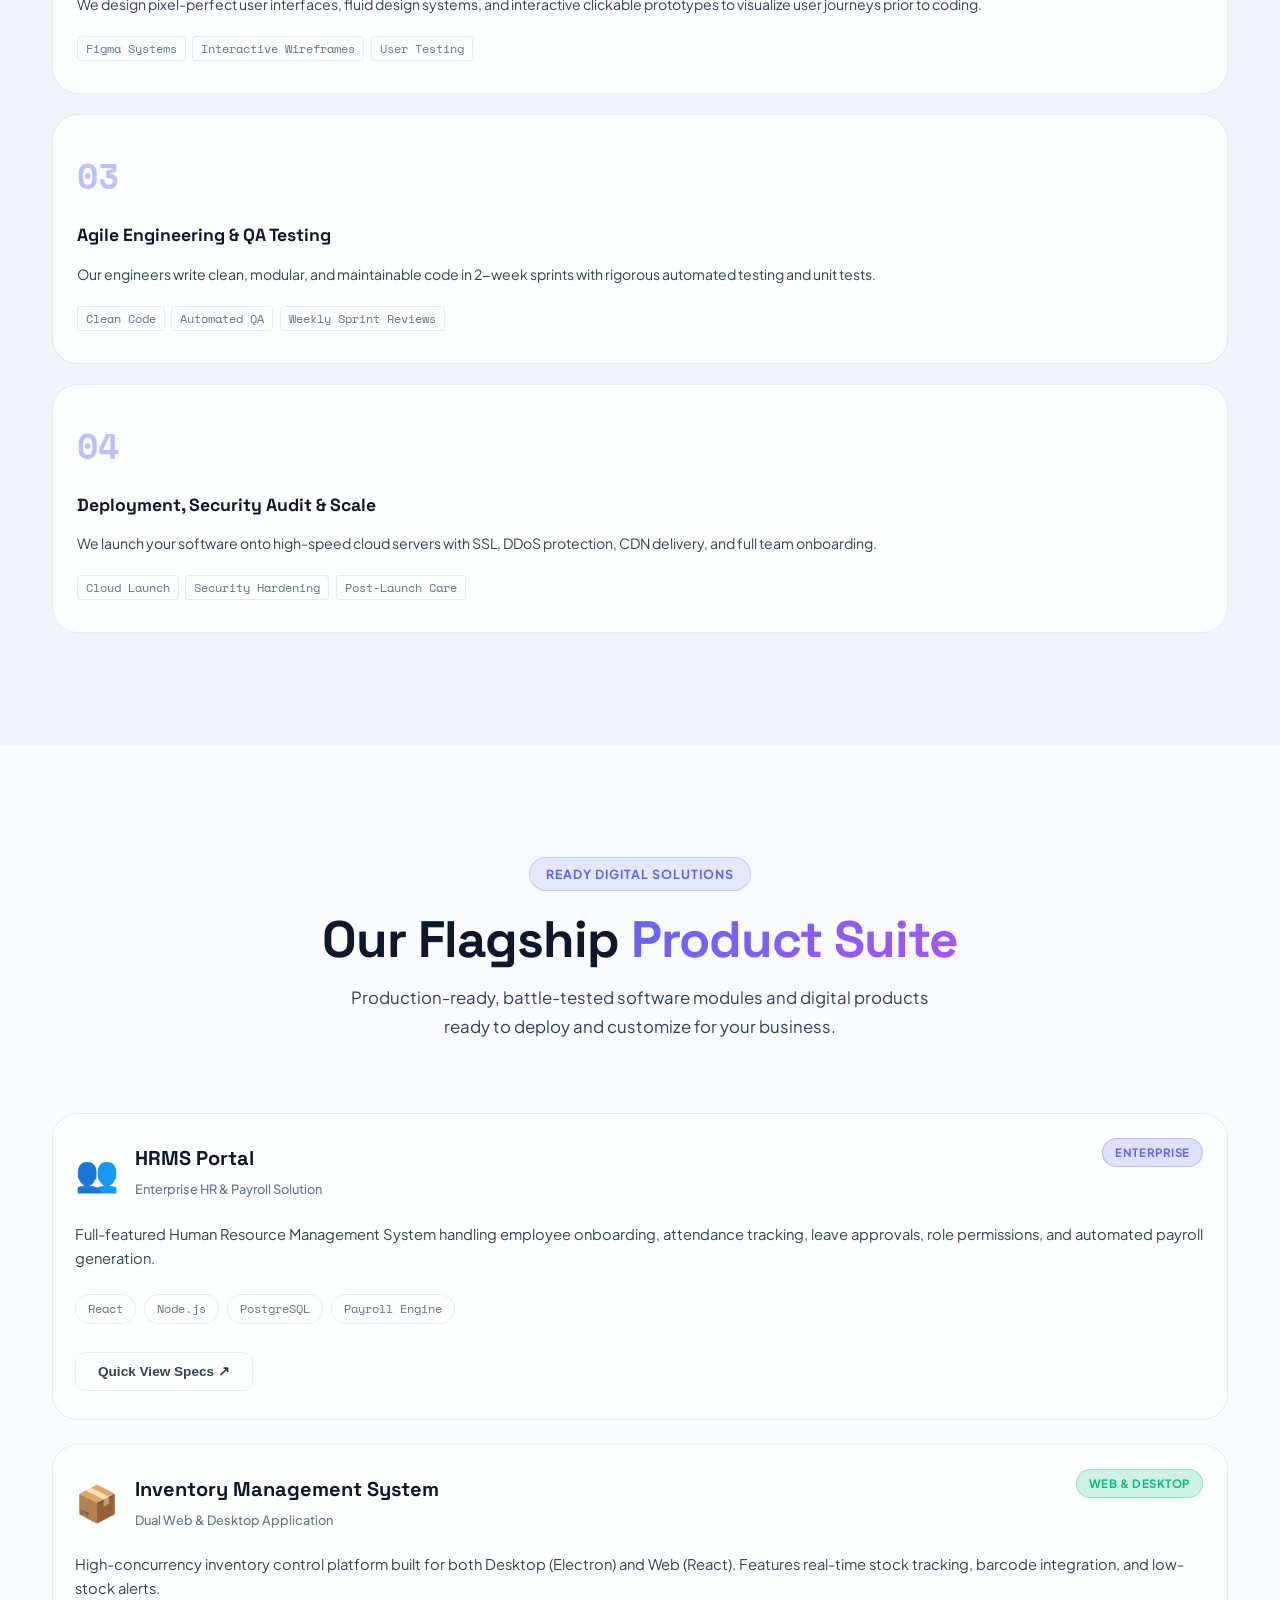
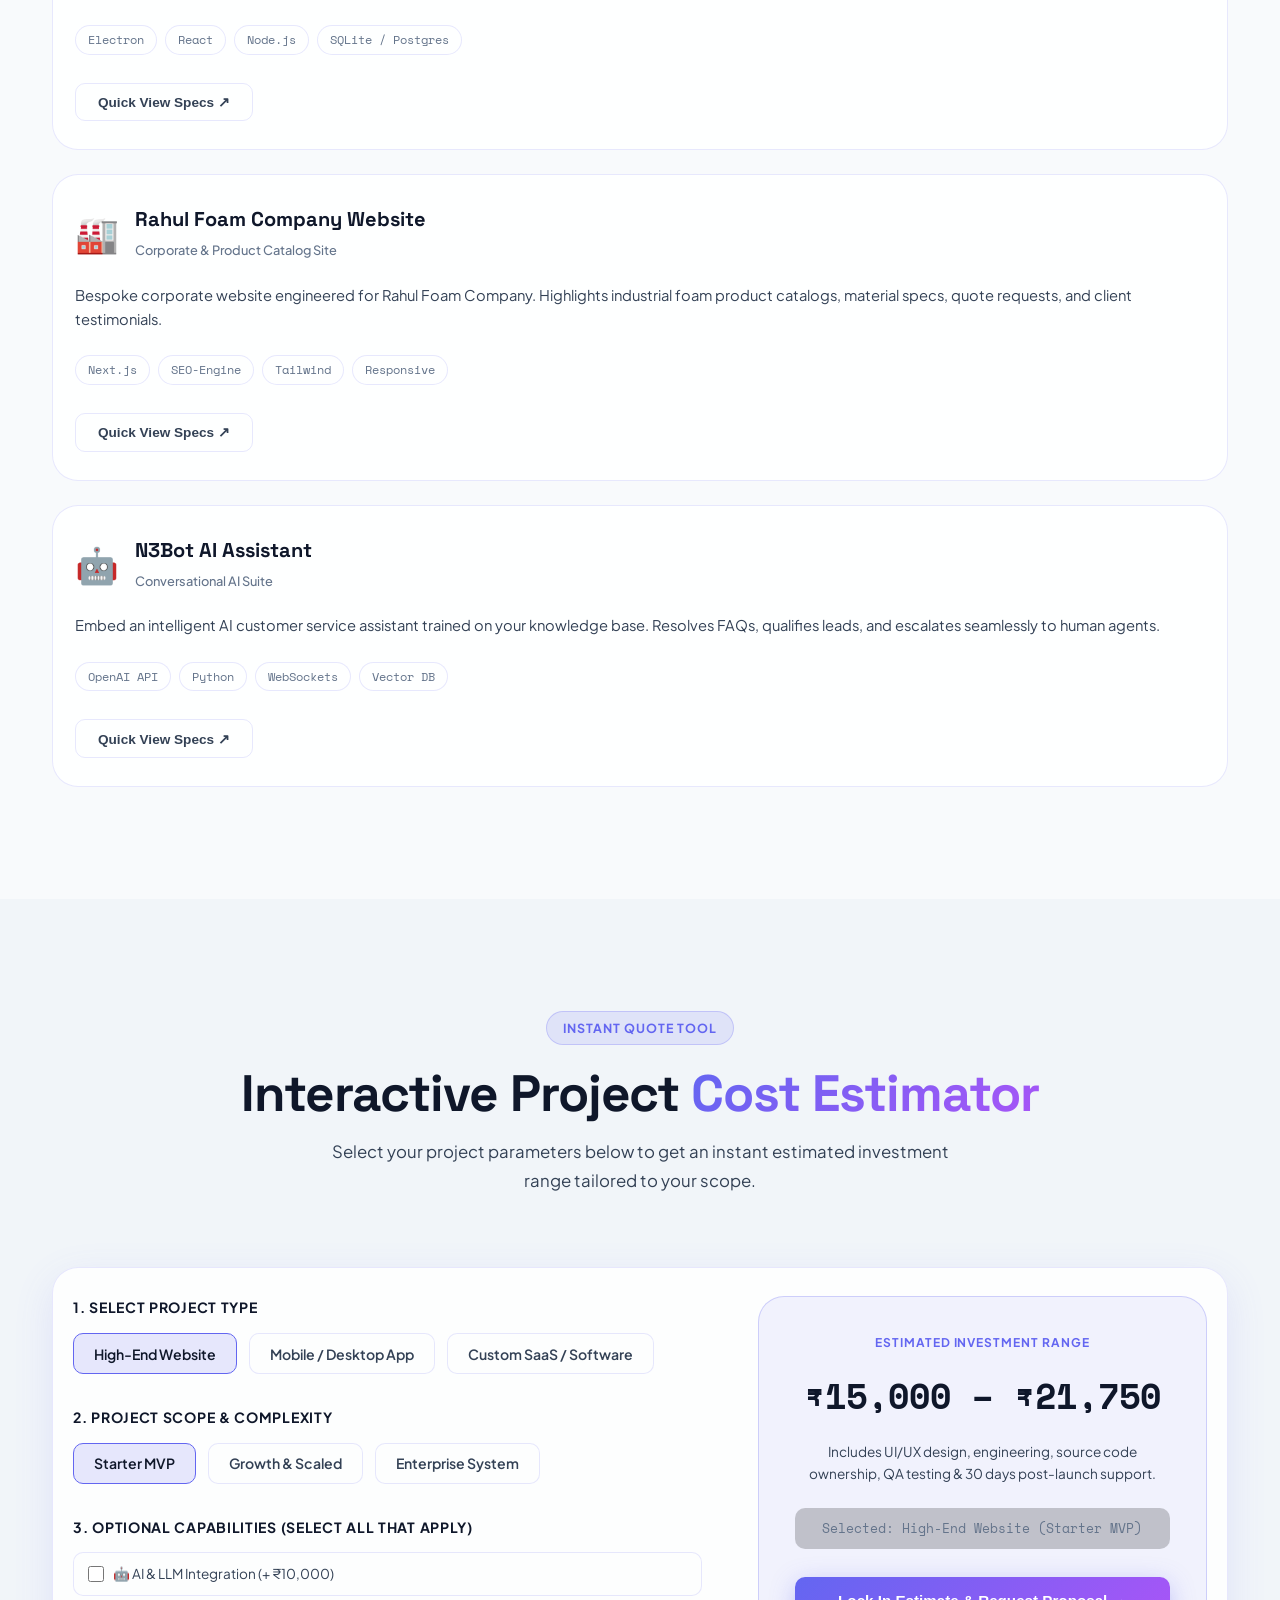
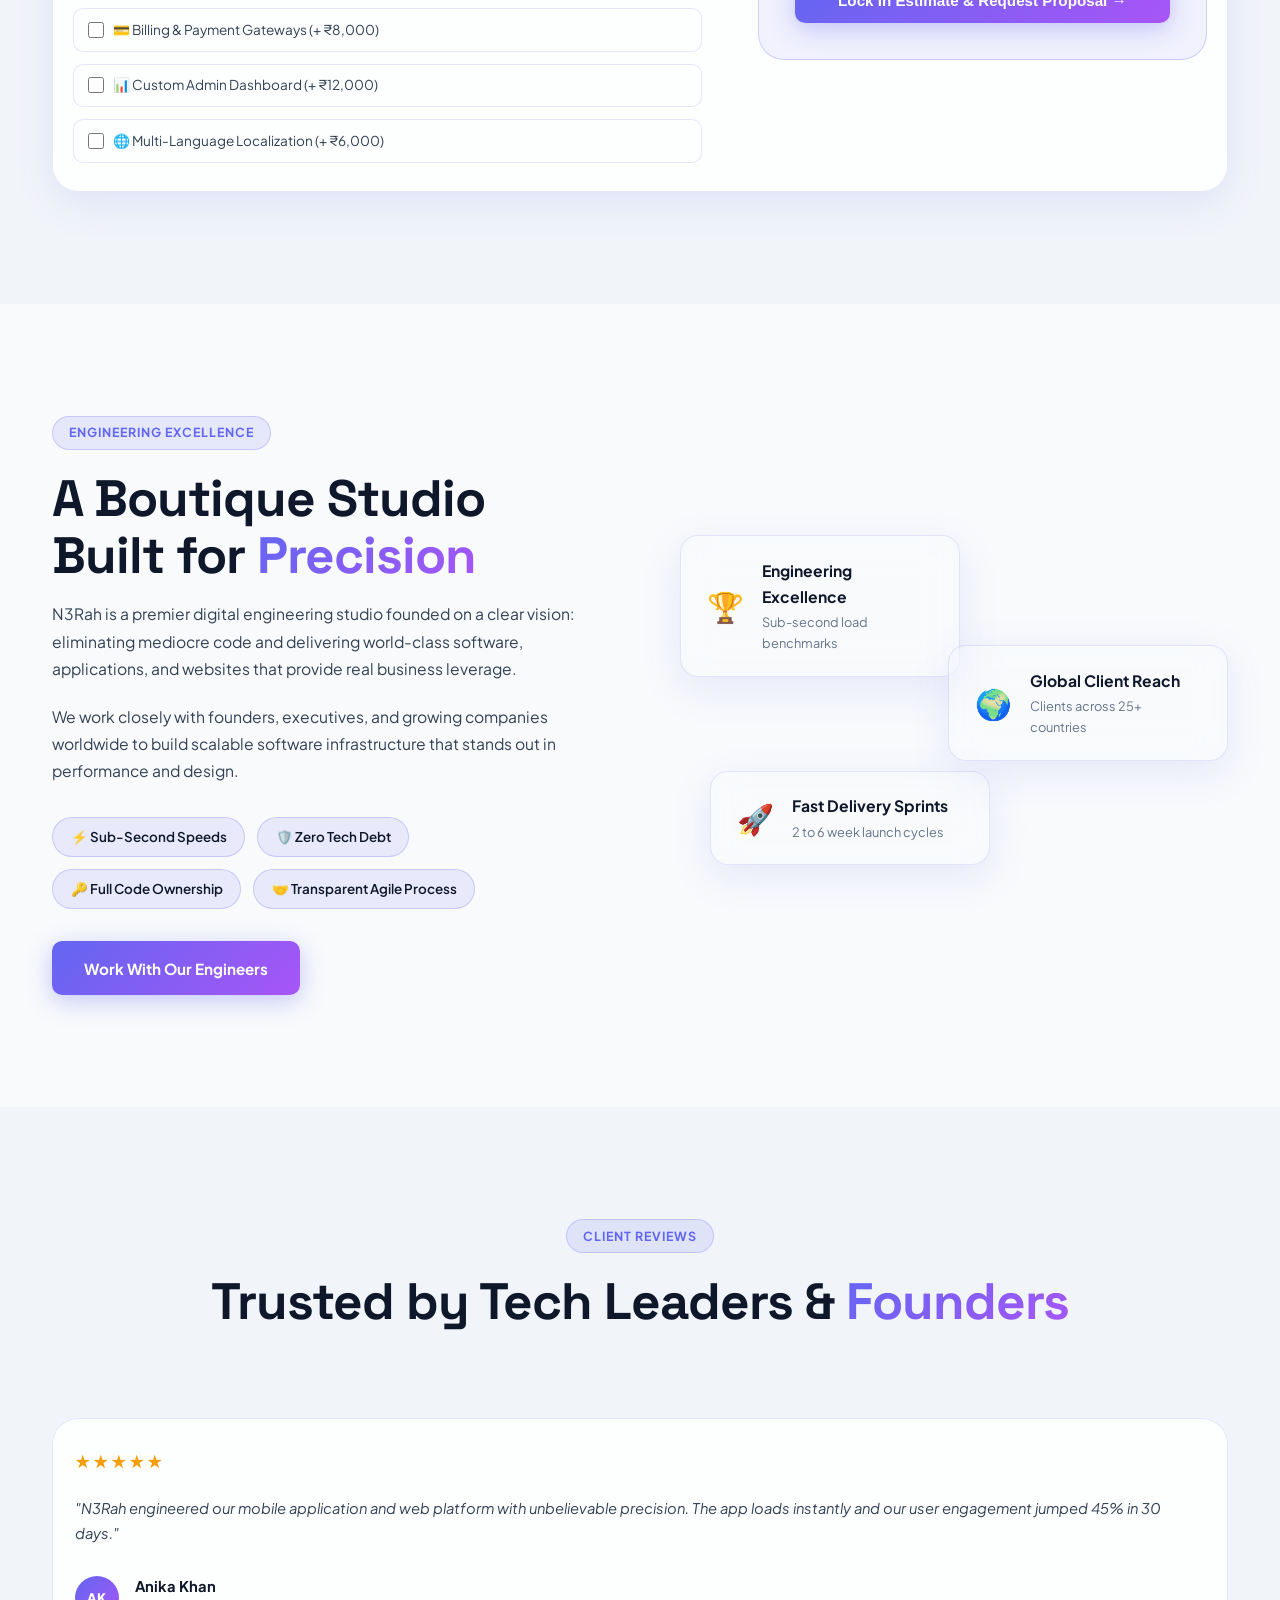
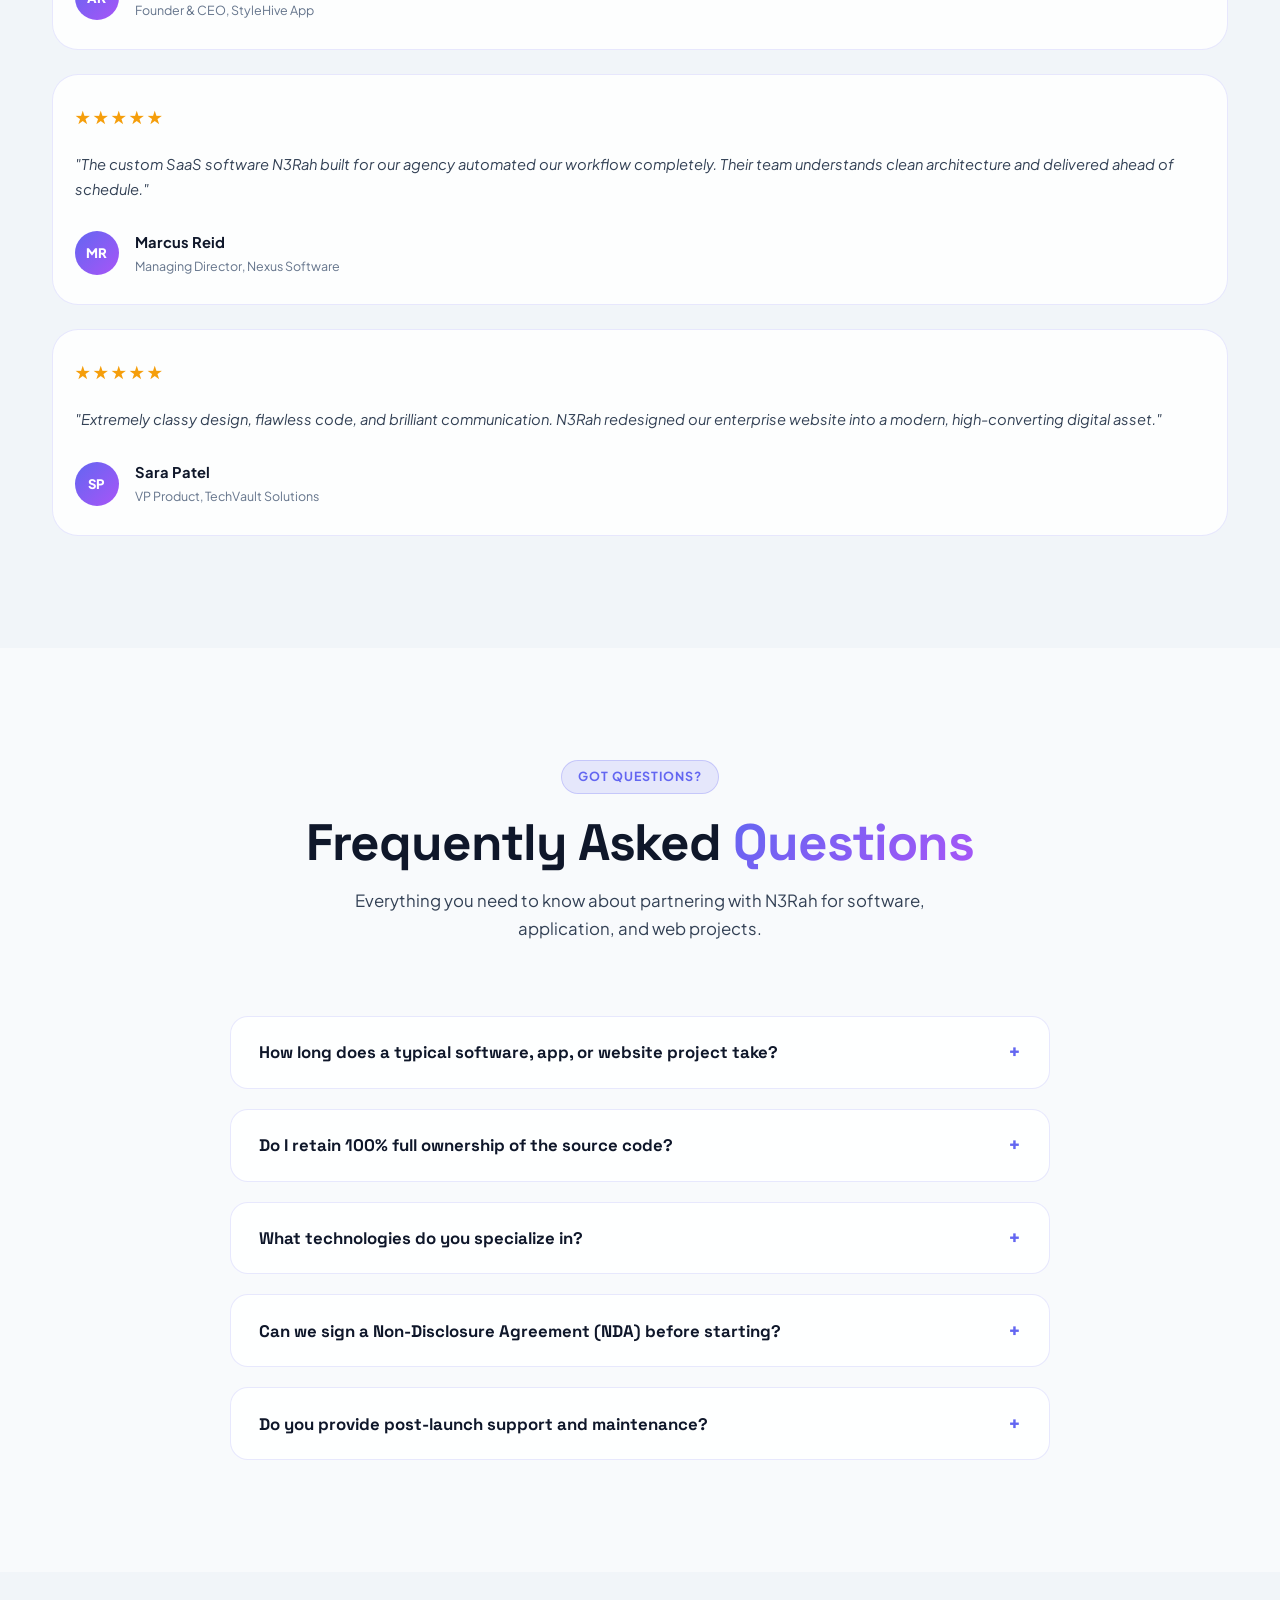
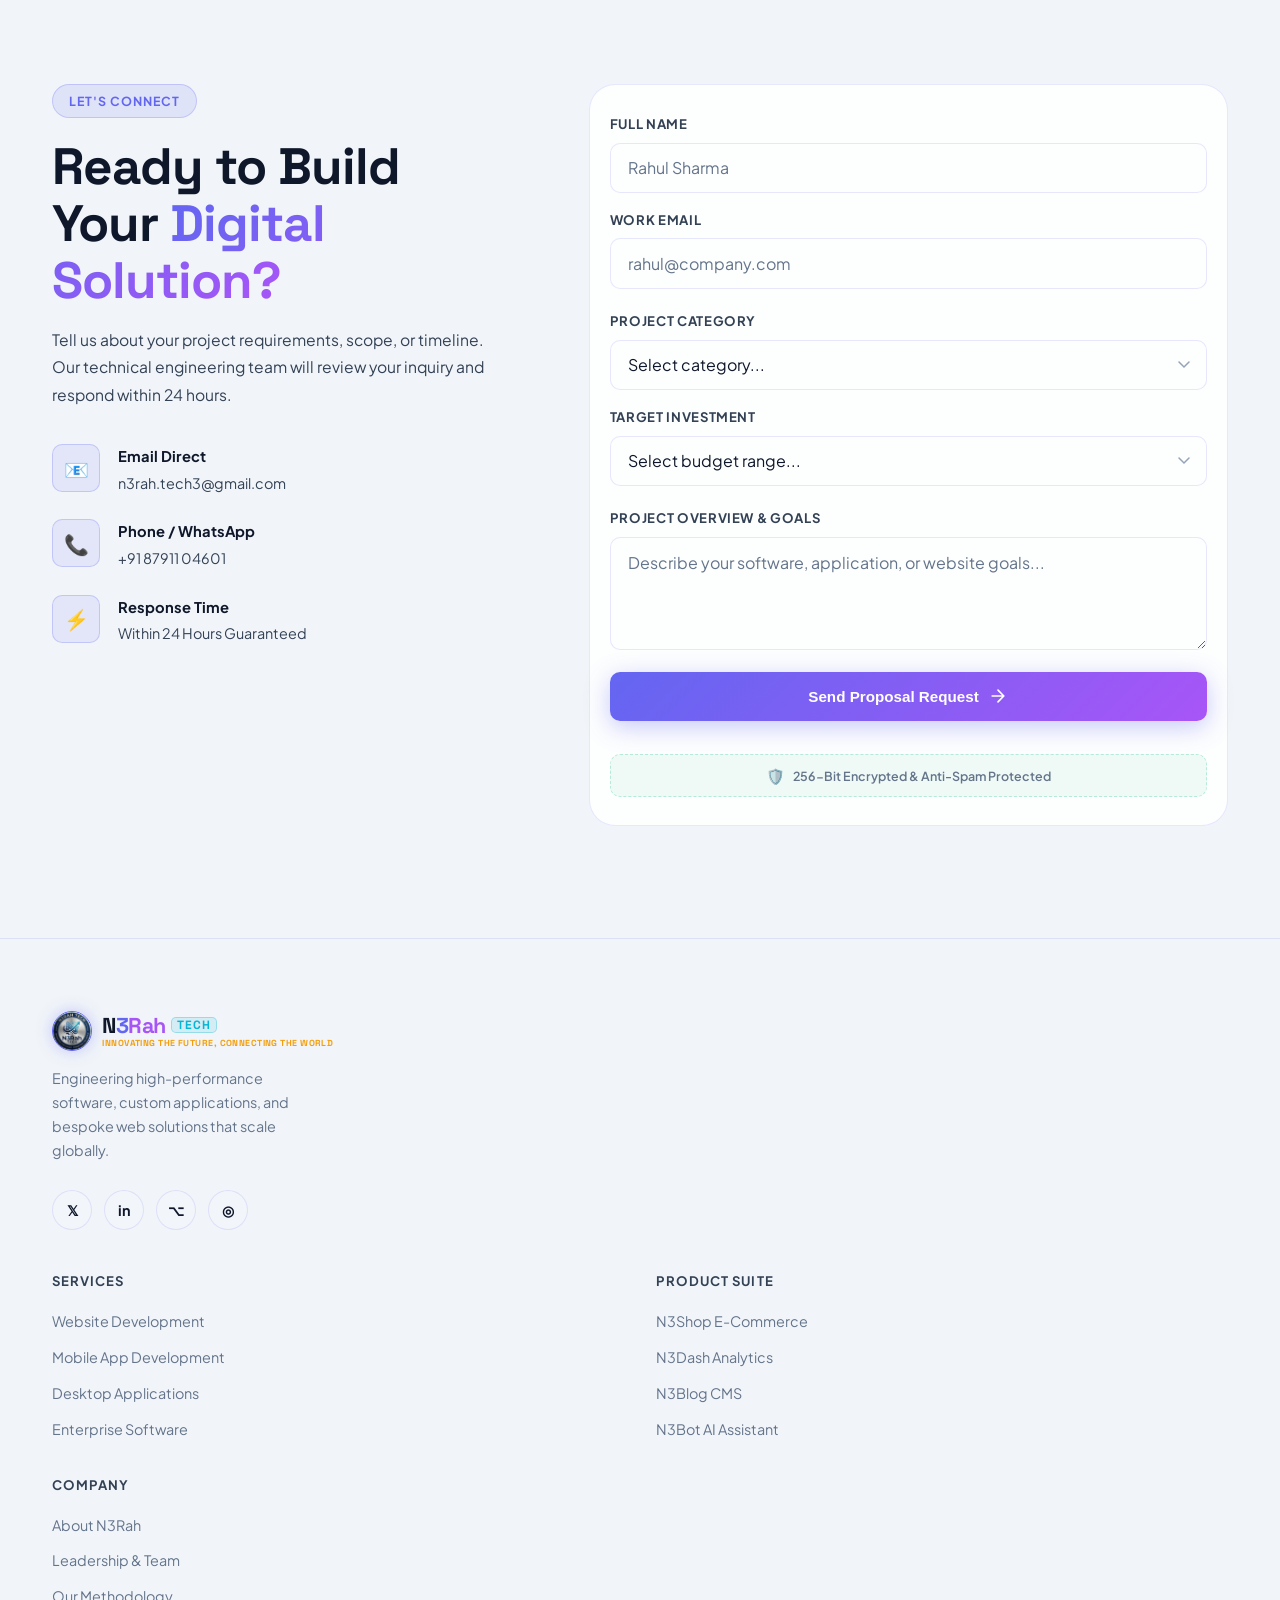
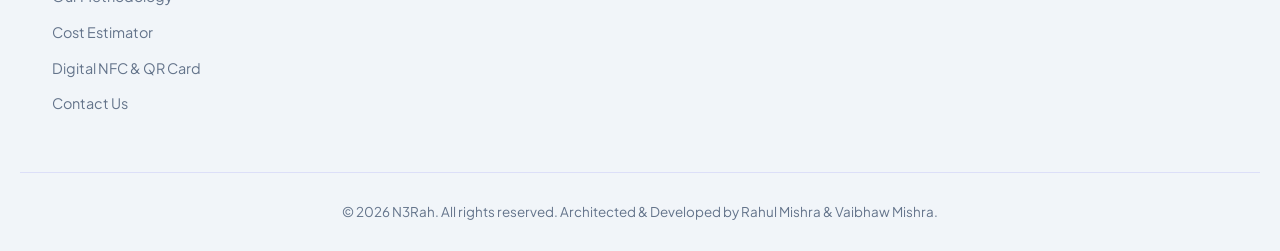
==== commit fe9c93c1: "added gsc and updated card" ====
--- a/index.html
+++ b/index.html
@@ -5,14 +5,17 @@
     <meta charset="UTF-8" />
     <meta http-equiv="X-UA-Compatible" content="IE=edge" />
     <meta name="viewport" content="width=device-width, initial-scale=1.0, maximum-scale=5.0" />
-    
+
     <!-- Primary SEO Meta Tags -->
     <title>N3Rah – Enterprise Software, Custom Applications & Bespoke Web Development</title>
     <meta name="title" content="N3Rah – Enterprise Software, Custom Applications & Bespoke Web Development" />
-    <meta name="description" content="N3Rah is a boutique digital engineering studio. We build enterprise software, high-performance web applications, mobile apps, and bespoke digital products with sub-second speeds." />
-    <meta name="keywords" content="software development company, custom application development, bespoke web development, mobile app development, enterprise software engineering, SaaS studio, N3Rah" />
+    <meta name="description"
+        content="N3Rah is a boutique digital engineering studio. We build enterprise software, high-performance web applications, mobile apps, and bespoke digital products with sub-second speeds." />
+    <meta name="keywords"
+        content="software development company, custom application development, bespoke web development, mobile app development, enterprise software engineering, SaaS studio, N3Rah" />
     <meta name="author" content="Rahul Mishra - N3Rah" />
     <meta name="robots" content="index, follow, max-image-preview:large, max-snippet:-1, max-video-preview:-1" />
+    <meta name="google-site-verification" content="google3bcdc46d6ee95f5e" />
     <link rel="canonical" href="https://n3rah.vercel.app/" />
     <meta name="theme-color" content="#030712" />
 
@@ -25,7 +28,8 @@
     <meta property="og:url" content="https://n3rah.vercel.app/" />
     <meta property="og:site_name" content="N3Rah Studio" />
     <meta property="og:title" content="N3Rah – Enterprise Software, Custom Applications & Bespoke Web Development" />
-    <meta property="og:description" content="We engineer high-performance software, custom applications, and bespoke websites built for speed, security, and enterprise growth." />
+    <meta property="og:description"
+        content="We engineer high-performance software, custom applications, and bespoke websites built for speed, security, and enterprise growth." />
     <meta property="og:image" content="https://n3rah.vercel.app/assets/og-cover.png" />
     <meta property="og:locale" content="en_US" />
 
@@ -33,14 +37,17 @@
     <meta name="twitter:card" content="summary_large_image" />
     <meta name="twitter:url" content="https://n3rah.vercel.app/" />
     <meta name="twitter:title" content="N3Rah – Enterprise Software, Custom Applications & Bespoke Web Development" />
-    <meta name="twitter:description" content="We engineer high-performance software, custom applications, and bespoke websites built for speed, security, and enterprise growth." />
+    <meta name="twitter:description"
+        content="We engineer high-performance software, custom applications, and bespoke websites built for speed, security, and enterprise growth." />
     <meta name="twitter:image" content="https://n3rah.vercel.app/assets/og-cover.png" />
     <meta name="twitter:creator" content="@N3RahStudio" />
 
     <!-- Fonts & Performance Preconnect -->
     <link rel="preconnect" href="https://fonts.googleapis.com" />
     <link rel="preconnect" href="https://fonts.gstatic.com" crossorigin />
-    <link href="https://fonts.googleapis.com/css2?family=Plus+Jakarta+Sans:ital,wght@0,300;0,400;0,500;0,600;0,700;0,800;1,400&family=Space+Grotesk:wght@500;600;700&family=Space+Mono:wght@400;700&display=swap" rel="stylesheet" />
+    <link
+        href="https://fonts.googleapis.com/css2?family=Plus+Jakarta+Sans:ital,wght@0,300;0,400;0,500;0,600;0,700;0,800;1,400&family=Space+Grotesk:wght@500;600;700&family=Space+Mono:wght@400;700&display=swap"
+        rel="stylesheet" />
     <link rel="stylesheet" href="styles.css" />
 
     <!-- Structured Data (JSON-LD Schemas for Search Engines) -->
@@ -56,7 +63,7 @@
           "logo": "https://n3rah.vercel.app/assets/logo.jpg",
           "slogan": "Innovating The Future, Connecting The World",
           "description": "N3Rah Tech is a premier software, application, and web engineering studio.",
-          "founder": "Rahul Mishra",
+          "founder": ["Rahul Mishra", "Vaibhaw Mishra"],
           "email": "n3rah.tech3@gmail.com",
           "telephone": "+918791104601",
           "sameAs": [
@@ -157,19 +164,17 @@
                     <span class="nav-tagline">INNOVATING THE FUTURE, CONNECTING THE WORLD</span>
                 </div>
             </a>
-            <button class="hamburger" id="hamburger" aria-label="Toggle Navigation Menu" aria-expanded="false" aria-controls="navLinks">
+            <button class="hamburger" id="hamburger" aria-label="Toggle Navigation Menu" aria-expanded="false"
+                aria-controls="navLinks">
                 <span></span><span></span><span></span>
             </button>
             <nav class="nav-links" id="navLinks" role="navigation" aria-label="Main Navigation">
                 <a href="#home" class="nav-link active" data-section="home">Home</a>
                 <a href="#services" class="nav-link" data-section="services">Services</a>
-                <a href="#techstack" class="nav-link" data-section="techstack">Tech Stack</a>
-                <a href="#process" class="nav-link" data-section="process">Methodology</a>
                 <a href="#products" class="nav-link" data-section="products">Products</a>
-                <a href="#estimator" class="nav-link" data-section="estimator">Cost Estimator</a>
-                <a href="#about" class="nav-link" data-section="about">About</a>
-                <a href="#faq" class="nav-link" data-section="faq">FAQ</a>
-                <a href="card.html" class="nav-link" aria-label="N3Rah Digital NFC and QR Business Card">NFC Card 📡</a>
+                <a href="#estimator" class="nav-link" data-section="estimator">Estimator</a>
+                <a href="team.html" class="nav-link" aria-label="N3Rah Leadership & Team">Team</a>
+                <a href="card.html" class="nav-link" aria-label="N3Rah Digital NFC Card">NFC Card</a>
                 <button class="theme-toggle" id="themeToggle" aria-label="Toggle Theme Dark or Light" title="Toggle theme">
                     <span class="theme-icon theme-icon-dark">🌙</span>
                     <span class="theme-icon theme-icon-light">☀️</span>
@@ -198,7 +203,8 @@
                     </span>
                 </h1>
                 <p class="hero-sub">
-                    N3Rah turns complex business requirements into high-performance software, custom applications, and stunning websites crafted with sub-second speeds and bulletproof security.
+                    N3Rah turns complex business requirements into high-performance software, custom applications, and
+                    stunning websites crafted with sub-second speeds and bulletproof security.
                 </p>
                 <div class="hero-actions">
                     <a href="#contact" class="btn-primary" id="hero-cta">
@@ -210,26 +216,29 @@
                 </div>
                 <div class="hero-stats">
                     <div class="stat">
-                        <div class="stat-top"><span class="stat-num" data-target="150">0</span><span class="stat-plus">+</span></div>
+                        <div class="stat-top"><span class="stat-num" data-target="150">0</span><span
+                                class="stat-plus">+</span></div>
                         <span class="stat-label">Products Delivered</span>
                     </div>
                     <div class="stat-divider"></div>
                     <div class="stat">
-                        <div class="stat-top"><span class="stat-num" data-target="99">0</span><span class="stat-plus">.4%</span></div>
+                        <div class="stat-top"><span class="stat-num" data-target="99">0</span><span
+                                class="stat-plus">.4%</span></div>
                         <span class="stat-label">Client Satisfaction</span>
                     </div>
                     <div class="stat-divider"></div>
                     <div class="stat">
-                        <div class="stat-top"><span class="stat-num" data-target="5">0</span><span class="stat-plus">+</span></div>
+                        <div class="stat-top"><span class="stat-num" data-target="5">0</span><span
+                                class="stat-plus">+</span></div>
                         <span class="stat-label">Years Excellence</span>
                     </div>
                 </div>
             </div>
-            
+
             <!-- Interactive 3D Card Showcase Visual -->
             <div class="hero-visual tilt-card" data-tilt aria-hidden="true">
                 <div class="hero-glow"></div>
-                
+
                 <div class="hero-card-window">
                     <div class="window-header">
                         <div class="window-dots">
@@ -241,14 +250,21 @@
                         <span class="window-status">LIVE SYSTEM</span>
                     </div>
                     <div class="window-body">
-                        <div class="code-line"><span class="c-keyword">import</span> { SoftwareEngineering } <span class="c-keyword">from</span> <span class="c-string">'@n3rah/core'</span>;</div>
-                        <div class="code-line"><span class="c-keyword">const</span> studio = <span class="c-keyword">new</span> SoftwareEngineering({</div>
-                        <div class="code-line indent"><span class="c-prop">mode</span>: <span class="c-string">'Enterprise'</span>,</div>
-                        <div class="code-line indent"><span class="c-prop">performance</span>: <span class="c-string">'Sub-second'</span>,</div>
-                        <div class="code-line indent"><span class="c-prop">security</span>: <span class="c-string">'Bank-grade'</span></div>
+                        <div class="code-line"><span class="c-keyword">import</span> { SoftwareEngineering } <span
+                                class="c-keyword">from</span> <span class="c-string">'@n3rah/core'</span>;</div>
+                        <div class="code-line"><span class="c-keyword">const</span> studio = <span
+                                class="c-keyword">new</span> SoftwareEngineering({</div>
+                        <div class="code-line indent"><span class="c-prop">mode</span>: <span
+                                class="c-string">'Enterprise'</span>,</div>
+                        <div class="code-line indent"><span class="c-prop">performance</span>: <span
+                                class="c-string">'Sub-second'</span>,</div>
+                        <div class="code-line indent"><span class="c-prop">security</span>: <span
+                                class="c-string">'Bank-grade'</span></div>
                         <div class="code-line">});</div>
-                        <div class="code-line"><span class="c-comment">// Initializing bespoke application build...</span></div>
-                        <div class="code-line"><span class="c-keyword">await</span> studio.<span class="c-func">deployScalableArchitecture</span>();</div>
+                        <div class="code-line"><span class="c-comment">// Initializing bespoke application
+                                build...</span></div>
+                        <div class="code-line"><span class="c-keyword">await</span> studio.<span
+                                class="c-func">deployScalableArchitecture</span>();</div>
                     </div>
                     <div class="window-footer">
                         <div class="metric-badge"><span class="metric-icon">⚡</span> 99.99% Uptime</div>
@@ -286,8 +302,10 @@
             <div class="container">
                 <div class="section-header">
                     <span class="section-tag">Engineered With Modern Tech</span>
-                    <h2 id="techstack-heading" class="section-title">Our Technological <span class="gradient-text">Stack</span></h2>
-                    <p class="section-sub">We build robust, modern digital solutions using industry-leading languages, frameworks, and cloud infrastructure.</p>
+                    <h2 id="techstack-heading" class="section-title">Our Technological <span
+                            class="gradient-text">Stack</span></h2>
+                    <p class="section-sub">We build robust, modern digital solutions using industry-leading languages,
+                        frameworks, and cloud infrastructure.</p>
                 </div>
 
                 <div class="tech-marquee-wrapper">
@@ -321,63 +339,77 @@
             <div class="container">
                 <div class="section-header">
                     <span class="section-tag">Core Capabilities</span>
-                    <h2 id="services-heading" class="section-title">Services Built for <span class="gradient-text">Enterprise Growth</span></h2>
-                    <p class="section-sub">From concept to deployment, we deliver custom software solutions, applications, and websites that outperform the competition.</p>
+                    <h2 id="services-heading" class="section-title">Services Built for <span
+                            class="gradient-text">Enterprise Growth</span></h2>
+                    <p class="section-sub">From concept to deployment, we deliver custom software solutions,
+                        applications, and websites that outperform the competition.</p>
                 </div>
                 <div class="services-grid">
-                    
+
                     <!-- Service 1 -->
                     <article class="service-card reveal tilt-card" data-tilt>
                         <div class="service-icon-wrap">
                             <svg viewBox="0 0 24 24" fill="none" class="service-icon" aria-hidden="true">
-                                <rect x="2" y="3" width="20" height="14" rx="2" stroke="currentColor" stroke-width="1.5" />
-                                <path d="M8 21h8M12 17v4" stroke="currentColor" stroke-width="1.5" stroke-linecap="round" />
+                                <rect x="2" y="3" width="20" height="14" rx="2" stroke="currentColor"
+                                    stroke-width="1.5" />
+                                <path d="M8 21h8M12 17v4" stroke="currentColor" stroke-width="1.5"
+                                    stroke-linecap="round" />
                             </svg>
                         </div>
                         <h3>Bespoke Website Development</h3>
-                        <p>High-converting, lightning-fast websites engineered with bespoke design, responsive layouts, and SEO strategies to capture audience attention.</p>
+                        <p>High-converting, lightning-fast websites engineered with bespoke design, responsive layouts,
+                            and SEO strategies to capture audience attention.</p>
                         <ul class="service-features">
                             <li>Modern UI/UX Strategy & Motion</li>
                             <li>Headless CMS & E-Commerce Integrations</li>
                             <li>Sub-second Speed & Technical SEO</li>
                         </ul>
-                        <a href="#contact" class="service-link" aria-label="Inquire about Website Development Services">Inquire Website Project →</a>
+                        <a href="#contact" class="service-link"
+                            aria-label="Inquire about Website Development Services">Inquire Website Project →</a>
                     </article>
 
                     <!-- Service 2 -->
                     <article class="service-card reveal tilt-card" data-tilt>
                         <div class="service-icon-wrap">
                             <svg viewBox="0 0 24 24" fill="none" class="service-icon" aria-hidden="true">
-                                <rect x="5" y="2" width="14" height="20" rx="3" stroke="currentColor" stroke-width="1.5" />
-                                <line x1="12" y1="18" x2="12.01" y2="18" stroke="currentColor" stroke-width="2" stroke-linecap="round" />
+                                <rect x="5" y="2" width="14" height="20" rx="3" stroke="currentColor"
+                                    stroke-width="1.5" />
+                                <line x1="12" y1="18" x2="12.01" y2="18" stroke="currentColor" stroke-width="2"
+                                    stroke-linecap="round" />
                             </svg>
                         </div>
                         <h3>Custom Mobile & Desktop Apps</h3>
-                        <p>Native & cross-platform applications built for iOS, Android, macOS, and Windows with fluid interfaces and offline capability.</p>
+                        <p>Native & cross-platform applications built for iOS, Android, macOS, and Windows with fluid
+                            interfaces and offline capability.</p>
                         <ul class="service-features">
                             <li>React Native & Cross-Platform Builds</li>
                             <li>Electron Desktop App Development</li>
                             <li>Smooth Touch & Gesture Micro-Interactions</li>
                         </ul>
-                        <a href="#contact" class="service-link" aria-label="Inquire about Application Development Services">Inquire App Project →</a>
+                        <a href="#contact" class="service-link"
+                            aria-label="Inquire about Application Development Services">Inquire App Project →</a>
                     </article>
 
                     <!-- Service 3 -->
                     <article class="service-card reveal tilt-card" data-tilt>
                         <div class="service-icon-wrap">
                             <svg viewBox="0 0 24 24" fill="none" class="service-icon" aria-hidden="true">
-                                <polyline points="16 18 22 12 16 6" stroke="currentColor" stroke-width="1.5" stroke-linecap="round" stroke-linejoin="round" />
-                                <polyline points="8 6 2 12 8 18" stroke="currentColor" stroke-width="1.5" stroke-linecap="round" stroke-linejoin="round" />
+                                <polyline points="16 18 22 12 16 6" stroke="currentColor" stroke-width="1.5"
+                                    stroke-linecap="round" stroke-linejoin="round" />
+                                <polyline points="8 6 2 12 8 18" stroke="currentColor" stroke-width="1.5"
+                                    stroke-linecap="round" stroke-linejoin="round" />
                             </svg>
                         </div>
                         <h3>Enterprise Software Engineering</h3>
-                        <p>Custom SaaS products, CRM systems, enterprise ERPs, and automated backend infrastructure built to solve complex business bottlenecks.</p>
+                        <p>Custom SaaS products, CRM systems, enterprise ERPs, and automated backend infrastructure
+                            built to solve complex business bottlenecks.</p>
                         <ul class="service-features">
                             <li>Clean Modular Microservices</li>
                             <li>RESTful & GraphQL API Architecture</li>
                             <li>High-Concurrency Database Optimization</li>
                         </ul>
-                        <a href="#contact" class="service-link" aria-label="Inquire about Software Engineering Services">Inquire Software Build →</a>
+                        <a href="#contact" class="service-link"
+                            aria-label="Inquire about Software Engineering Services">Inquire Software Build →</a>
                     </article>
 
                     <!-- Service 4 -->
@@ -389,30 +421,35 @@
                             </svg>
                         </div>
                         <h3>AI & Automation Integration</h3>
-                        <p>Empower your digital products with AI capability: LLMs, intelligent chatbots, automated customer service, and workflow automation.</p>
+                        <p>Empower your digital products with AI capability: LLMs, intelligent chatbots, automated
+                            customer service, and workflow automation.</p>
                         <ul class="service-features">
                             <li>OpenAI & Custom Model Fine-Tuning</li>
                             <li>Automated Data Extraction & Processing</li>
                             <li>Smart Conversational Support Agents</li>
                         </ul>
-                        <a href="#contact" class="service-link" aria-label="Inquire about AI Integration Services">Integrate AI Capabilities →</a>
+                        <a href="#contact" class="service-link"
+                            aria-label="Inquire about AI Integration Services">Integrate AI Capabilities →</a>
                     </article>
 
                     <!-- Service 5 -->
                     <article class="service-card reveal tilt-card" data-tilt>
                         <div class="service-icon-wrap">
                             <svg viewBox="0 0 24 24" fill="none" class="service-icon" aria-hidden="true">
-                                <path d="M12 22s8-4 8-10V5l-8-3-8 3v7c0 6 8 10 8 10z" stroke="currentColor" stroke-width="1.5" stroke-linejoin="round" />
+                                <path d="M12 22s8-4 8-10V5l-8-3-8 3v7c0 6 8 10 8 10z" stroke="currentColor"
+                                    stroke-width="1.5" stroke-linejoin="round" />
                             </svg>
                         </div>
                         <h3>DevOps, Maintenance & Support</h3>
-                        <p>Round-the-clock application monitoring, server management, security patching, and proactive performance optimizations.</p>
+                        <p>Round-the-clock application monitoring, server management, security patching, and proactive
+                            performance optimizations.</p>
                         <ul class="service-features">
                             <li>24/7 Server Health Monitoring</li>
                             <li>Automated Backups & CI/CD Pipelines</li>
                             <li>Proactive Vulnerability Patching</li>
                         </ul>
-                        <a href="#contact" class="service-link" aria-label="Inquire about DevOps Support Services">Get Continuous Support →</a>
+                        <a href="#contact" class="service-link" aria-label="Inquire about DevOps Support Services">Get
+                            Continuous Support →</a>
                     </article>
 
                     <!-- Service 6 - CTA -->
@@ -421,8 +458,10 @@
                             <div class="cta-glow" aria-hidden="true"></div>
                             <span class="cta-tag">Have a Custom Requirement?</span>
                             <h3>Let's Build Your Vision into Reality</h3>
-                            <p class="cta-desc">Talk directly with our lead software architects to plan your project roadmap.</p>
-                            <a href="#contact" class="btn-primary" aria-label="Schedule Technical Call with Engineers">Schedule Technical Call</a>
+                            <p class="cta-desc">Talk directly with our lead software architects to plan your project
+                                roadmap.</p>
+                            <a href="#contact" class="btn-primary"
+                                aria-label="Schedule Technical Call with Engineers">Schedule Technical Call</a>
                         </div>
                     </div>
 
@@ -435,8 +474,10 @@
             <div class="container">
                 <div class="section-header">
                     <span class="section-tag">How We Work</span>
-                    <h2 id="process-heading" class="section-title">Our 4-Step Engineering <span class="gradient-text">Methodology</span></h2>
-                    <p class="section-sub">A disciplined, transparent process that ensures zero technical debt and guaranteed project delivery on schedule.</p>
+                    <h2 id="process-heading" class="section-title">Our 4-Step Engineering <span
+                            class="gradient-text">Methodology</span></h2>
+                    <p class="section-sub">A disciplined, transparent process that ensures zero technical debt and
+                        guaranteed project delivery on schedule.</p>
                 </div>
 
                 <div class="process-timeline">
@@ -444,8 +485,10 @@
                         <div class="step-num">01</div>
                         <div class="step-content">
                             <h3>Discovery & Technical Architecture</h3>
-                            <p>We analyze your business objectives, define technical specifications, map out database schemas, and create a comprehensive blueprint.</p>
-                            <div class="step-tags"><span>Scope Map</span><span>Tech Stack Selection</span><span>Database Schema</span></div>
+                            <p>We analyze your business objectives, define technical specifications, map out database
+                                schemas, and create a comprehensive blueprint.</p>
+                            <div class="step-tags"><span>Scope Map</span><span>Tech Stack Selection</span><span>Database
+                                    Schema</span></div>
                         </div>
                     </div>
 
@@ -453,8 +496,10 @@
                         <div class="step-num">02</div>
                         <div class="step-content">
                             <h3>UI/UX & Interactive Prototyping</h3>
-                            <p>We design pixel-perfect user interfaces, fluid design systems, and interactive clickable prototypes to visualize user journeys prior to coding.</p>
-                            <div class="step-tags"><span>Figma Systems</span><span>Interactive Wireframes</span><span>User Testing</span></div>
+                            <p>We design pixel-perfect user interfaces, fluid design systems, and interactive clickable
+                                prototypes to visualize user journeys prior to coding.</p>
+                            <div class="step-tags"><span>Figma Systems</span><span>Interactive
+                                    Wireframes</span><span>User Testing</span></div>
                         </div>
                     </div>
 
@@ -462,8 +507,10 @@
                         <div class="step-num">03</div>
                         <div class="step-content">
                             <h3>Agile Engineering & QA Testing</h3>
-                            <p>Our engineers write clean, modular, and maintainable code in 2-week sprints with rigorous automated testing and unit tests.</p>
-                            <div class="step-tags"><span>Clean Code</span><span>Automated QA</span><span>Weekly Sprint Reviews</span></div>
+                            <p>Our engineers write clean, modular, and maintainable code in 2-week sprints with rigorous
+                                automated testing and unit tests.</p>
+                            <div class="step-tags"><span>Clean Code</span><span>Automated QA</span><span>Weekly Sprint
+                                    Reviews</span></div>
                         </div>
                     </div>
 
@@ -471,8 +518,10 @@
                         <div class="step-num">04</div>
                         <div class="step-content">
                             <h3>Deployment, Security Audit & Scale</h3>
-                            <p>We launch your software onto high-speed cloud servers with SSL, DDoS protection, CDN delivery, and full team onboarding.</p>
-                            <div class="step-tags"><span>Cloud Launch</span><span>Security Hardening</span><span>Post-Launch Care</span></div>
+                            <p>We launch your software onto high-speed cloud servers with SSL, DDoS protection, CDN
+                                delivery, and full team onboarding.</p>
+                            <div class="step-tags"><span>Cloud Launch</span><span>Security
+                                    Hardening</span><span>Post-Launch Care</span></div>
                         </div>
                     </div>
                 </div>
@@ -484,12 +533,14 @@
             <div class="container">
                 <div class="section-header">
                     <span class="section-tag">Ready Digital Solutions</span>
-                    <h2 id="products-heading" class="section-title">Our Flagship <span class="gradient-text">Product Suite</span></h2>
-                    <p class="section-sub">Production-ready, battle-tested software modules and digital products ready to deploy and customize for your business.</p>
+                    <h2 id="products-heading" class="section-title">Our Flagship <span class="gradient-text">Product
+                            Suite</span></h2>
+                    <p class="section-sub">Production-ready, battle-tested software modules and digital products ready
+                        to deploy and customize for your business.</p>
                 </div>
 
                 <div class="products-grid">
-                    
+
                     <!-- Project 1: HRMS Portal -->
                     <article class="product-card reveal tilt-card" data-tilt>
                         <div class="product-badge">Enterprise</div>
@@ -500,12 +551,14 @@
                                 <span class="product-category">Enterprise HR & Payroll Solution</span>
                             </div>
                         </div>
-                        <p>Full-featured Human Resource Management System handling employee onboarding, attendance tracking, leave approvals, role permissions, and automated payroll generation.</p>
+                        <p>Full-featured Human Resource Management System handling employee onboarding, attendance
+                            tracking, leave approvals, role permissions, and automated payroll generation.</p>
                         <div class="product-tags">
                             <span>React</span><span>Node.js</span><span>PostgreSQL</span><span>Payroll Engine</span>
                         </div>
                         <div class="product-footer">
-                            <button class="btn-outline open-modal-btn" data-product="hrms" aria-label="Quick View HRMS Portal Specifications">Quick View Specs ↗</button>
+                            <button class="btn-outline open-modal-btn" data-product="hrms"
+                                aria-label="Quick View HRMS Portal Specifications">Quick View Specs ↗</button>
                         </div>
                     </article>
 
@@ -519,12 +572,15 @@
                                 <span class="product-category">Dual Web & Desktop Application</span>
                             </div>
                         </div>
-                        <p>High-concurrency inventory control platform built for both Desktop (Electron) and Web (React). Features real-time stock tracking, barcode integration, and low-stock alerts.</p>
+                        <p>High-concurrency inventory control platform built for both Desktop (Electron) and Web
+                            (React). Features real-time stock tracking, barcode integration, and low-stock alerts.</p>
                         <div class="product-tags">
                             <span>Electron</span><span>React</span><span>Node.js</span><span>SQLite / Postgres</span>
                         </div>
                         <div class="product-footer">
-                            <button class="btn-outline open-modal-btn" data-product="inventory" aria-label="Quick View Inventory Management System Specifications">Quick View Specs ↗</button>
+                            <button class="btn-outline open-modal-btn" data-product="inventory"
+                                aria-label="Quick View Inventory Management System Specifications">Quick View Specs
+                                ↗</button>
                         </div>
                     </article>
 
@@ -537,12 +593,14 @@
                                 <span class="product-category">Corporate & Product Catalog Site</span>
                             </div>
                         </div>
-                        <p>Bespoke corporate website engineered for Rahul Foam Company. Highlights industrial foam product catalogs, material specs, quote requests, and client testimonials.</p>
+                        <p>Bespoke corporate website engineered for Rahul Foam Company. Highlights industrial foam
+                            product catalogs, material specs, quote requests, and client testimonials.</p>
                         <div class="product-tags">
                             <span>Next.js</span><span>SEO-Engine</span><span>Tailwind</span><span>Responsive</span>
                         </div>
                         <div class="product-footer">
-                            <button class="btn-outline open-modal-btn" data-product="rahulfoam" aria-label="Quick View Rahul Foam Website Specifications">Quick View Specs ↗</button>
+                            <button class="btn-outline open-modal-btn" data-product="rahulfoam"
+                                aria-label="Quick View Rahul Foam Website Specifications">Quick View Specs ↗</button>
                         </div>
                     </article>
 
@@ -555,12 +613,14 @@
                                 <span class="product-category">Conversational AI Suite</span>
                             </div>
                         </div>
-                        <p>Embed an intelligent AI customer service assistant trained on your knowledge base. Resolves FAQs, qualifies leads, and escalates seamlessly to human agents.</p>
+                        <p>Embed an intelligent AI customer service assistant trained on your knowledge base. Resolves
+                            FAQs, qualifies leads, and escalates seamlessly to human agents.</p>
                         <div class="product-tags">
                             <span>OpenAI API</span><span>Python</span><span>WebSockets</span><span>Vector DB</span>
                         </div>
                         <div class="product-footer">
-                            <button class="btn-outline open-modal-btn" data-product="n3bot" aria-label="Quick View N3Bot Specifications">Quick View Specs ↗</button>
+                            <button class="btn-outline open-modal-btn" data-product="n3bot"
+                                aria-label="Quick View N3Bot Specifications">Quick View Specs ↗</button>
                         </div>
                     </article>
 
@@ -573,22 +633,27 @@
             <div class="container">
                 <div class="section-header">
                     <span class="section-tag">Instant Quote Tool</span>
-                    <h2 id="estimator-heading" class="section-title">Interactive Project <span class="gradient-text">Cost Estimator</span></h2>
-                    <p class="section-sub">Select your project parameters below to get an instant estimated investment range tailored to your scope.</p>
+                    <h2 id="estimator-heading" class="section-title">Interactive Project <span
+                            class="gradient-text">Cost Estimator</span></h2>
+                    <p class="section-sub">Select your project parameters below to get an instant estimated investment
+                        range tailored to your scope.</p>
                 </div>
 
                 <div class="estimator-card reveal">
                     <div class="estimator-grid">
-                        
+
                         <div class="estimator-options">
-                            
+
                             <!-- Option 1: Service Type -->
                             <div class="est-group">
                                 <label class="est-label">1. Select Project Type</label>
                                 <div class="est-pills" id="estTypePills">
-                                    <button class="est-pill active" data-type="website" data-base="15000">High-End Website</button>
-                                    <button class="est-pill" data-type="app" data-base="45000">Mobile / Desktop App</button>
-                                    <button class="est-pill" data-type="software" data-base="75000">Custom SaaS / Software</button>
+                                    <button class="est-pill active" data-type="website" data-base="15000">High-End
+                                        Website</button>
+                                    <button class="est-pill" data-type="app" data-base="45000">Mobile / Desktop
+                                        App</button>
+                                    <button class="est-pill" data-type="software" data-base="75000">Custom SaaS /
+                                        Software</button>
                                 </div>
                             </div>
 
@@ -596,9 +661,12 @@
                             <div class="est-group">
                                 <label class="est-label">2. Project Scope & Complexity</label>
                                 <div class="est-pills" id="estScopePills">
-                                    <button class="est-pill active" data-scope="mvp" data-mult="1.0">Starter MVP</button>
-                                    <button class="est-pill" data-scope="growth" data-mult="1.8">Growth & Scaled</button>
-                                    <button class="est-pill" data-scope="enterprise" data-mult="2.8">Enterprise System</button>
+                                    <button class="est-pill active" data-scope="mvp" data-mult="1.0">Starter
+                                        MVP</button>
+                                    <button class="est-pill" data-scope="growth" data-mult="1.8">Growth &
+                                        Scaled</button>
+                                    <button class="est-pill" data-scope="enterprise" data-mult="2.8">Enterprise
+                                        System</button>
                                 </div>
                             </div>
 
@@ -631,13 +699,15 @@
                         <div class="estimator-result">
                             <div class="result-badge">ESTIMATED INVESTMENT RANGE</div>
                             <div class="result-price" id="resultPrice">₹15,000 – ₹22,000</div>
-                            <p class="result-desc">Includes UI/UX design, engineering, source code ownership, QA testing & 30 days post-launch support.</p>
-                            
+                            <p class="result-desc">Includes UI/UX design, engineering, source code ownership, QA testing
+                                & 30 days post-launch support.</p>
+
                             <div class="result-summary" id="resultSummary">
                                 Selected: High-End Website (Starter MVP)
                             </div>
 
-                            <button class="btn-primary btn-full" id="applyEstimateBtn" aria-label="Lock In Estimate and Scroll to Proposal Form">
+                            <button class="btn-primary btn-full" id="applyEstimateBtn"
+                                aria-label="Lock In Estimate and Scroll to Proposal Form">
                                 Lock In Estimate & Request Proposal →
                             </button>
                         </div>
@@ -652,20 +722,25 @@
             <div class="container about-grid">
                 <div class="about-text reveal">
                     <span class="section-tag">Engineering Excellence</span>
-                    <h2 id="about-heading" class="section-title">A Boutique Studio Built for <span class="gradient-text">Precision</span></h2>
-                    <p>N3Rah is a premier digital engineering studio founded on a clear vision: eliminating mediocre code and delivering world-class software, applications, and websites that provide real business leverage.</p>
-                    <p>We work closely with founders, executives, and growing companies worldwide to build scalable software infrastructure that stands out in performance and design.</p>
-                    
+                    <h2 id="about-heading" class="section-title">A Boutique Studio Built for <span
+                            class="gradient-text">Precision</span></h2>
+                    <p>N3Rah is a premier digital engineering studio founded on a clear vision: eliminating mediocre
+                        code and delivering world-class software, applications, and websites that provide real business
+                        leverage.</p>
+                    <p>We work closely with founders, executives, and growing companies worldwide to build scalable
+                        software infrastructure that stands out in performance and design.</p>
+
                     <div class="about-values">
                         <div class="value-pill">⚡ Sub-Second Speeds</div>
                         <div class="value-pill">🛡️ Zero Tech Debt</div>
                         <div class="value-pill">🔑 Full Code Ownership</div>
                         <div class="value-pill">🤝 Transparent Agile Process</div>
                     </div>
-                    
-                    <a href="#contact" class="btn-primary" aria-label="Work With Our Engineers">Work With Our Engineers</a>
-                </div>
-                
+
+                    <a href="#contact" class="btn-primary" aria-label="Work With Our Engineers">Work With Our
+                        Engineers</a>
+                </div>
+
                 <div class="about-visual reveal">
                     <div class="about-card-stack">
                         <div class="about-card ac1 tilt-card" data-tilt>
@@ -699,13 +774,15 @@
             <div class="container">
                 <div class="section-header">
                     <span class="section-tag">Client Reviews</span>
-                    <h2 id="testimonials-heading" class="section-title">Trusted by Tech Leaders & <span class="gradient-text">Founders</span></h2>
+                    <h2 id="testimonials-heading" class="section-title">Trusted by Tech Leaders & <span
+                            class="gradient-text">Founders</span></h2>
                 </div>
                 <div class="testimonials-grid">
-                    
+
                     <article class="testimonial-card reveal tilt-card" data-tilt>
                         <div class="t-stars" aria-label="5 out of 5 stars">★★★★★</div>
-                        <p>"N3Rah engineered our mobile application and web platform with unbelievable precision. The app loads instantly and our user engagement jumped 45% in 30 days."</p>
+                        <p>"N3Rah engineered our mobile application and web platform with unbelievable precision. The
+                            app loads instantly and our user engagement jumped 45% in 30 days."</p>
                         <div class="t-author">
                             <div class="t-avatar" aria-hidden="true">AK</div>
                             <div>
@@ -717,7 +794,8 @@
 
                     <article class="testimonial-card reveal tilt-card" data-tilt>
                         <div class="t-stars" aria-label="5 out of 5 stars">★★★★★</div>
-                        <p>"The custom SaaS software N3Rah built for our agency automated our workflow completely. Their team understands clean architecture and delivered ahead of schedule."</p>
+                        <p>"The custom SaaS software N3Rah built for our agency automated our workflow completely. Their
+                            team understands clean architecture and delivered ahead of schedule."</p>
                         <div class="t-author">
                             <div class="t-avatar" aria-hidden="true">MR</div>
                             <div>
@@ -729,7 +807,8 @@
 
                     <article class="testimonial-card reveal tilt-card" data-tilt>
                         <div class="t-stars" aria-label="5 out of 5 stars">★★★★★</div>
-                        <p>"Extremely classy design, flawless code, and brilliant communication. N3Rah redesigned our enterprise website into a modern, high-converting digital asset."</p>
+                        <p>"Extremely classy design, flawless code, and brilliant communication. N3Rah redesigned our
+                            enterprise website into a modern, high-converting digital asset."</p>
                         <div class="t-author">
                             <div class="t-avatar" aria-hidden="true">SP</div>
                             <div>
@@ -748,19 +827,23 @@
             <div class="container">
                 <div class="section-header">
                     <span class="section-tag">Got Questions?</span>
-                    <h2 id="faq-heading" class="section-title">Frequently Asked <span class="gradient-text">Questions</span></h2>
-                    <p class="section-sub">Everything you need to know about partnering with N3Rah for software, application, and web projects.</p>
+                    <h2 id="faq-heading" class="section-title">Frequently Asked <span
+                            class="gradient-text">Questions</span></h2>
+                    <p class="section-sub">Everything you need to know about partnering with N3Rah for software,
+                        application, and web projects.</p>
                 </div>
 
                 <div class="faq-list">
-                    
+
                     <div class="faq-item reveal">
                         <button class="faq-question" aria-expanded="false">
                             <span>How long does a typical software, app, or website project take?</span>
                             <span class="faq-icon" aria-hidden="true">+</span>
                         </button>
                         <div class="faq-answer">
-                            <p>Project timelines depend on complexity. High-performance websites take between 2 to 3 weeks. Custom mobile/desktop applications and SaaS platforms typically take 4 to 8 weeks for complete engineering, QA, and launch.</p>
+                            <p>Project timelines depend on complexity. High-performance websites take between 2 to 3
+                                weeks. Custom mobile/desktop applications and SaaS platforms typically take 4 to 8 weeks
+                                for complete engineering, QA, and launch.</p>
                         </div>
                     </div>
 
@@ -770,7 +853,9 @@
                             <span class="faq-icon" aria-hidden="true">+</span>
                         </button>
                         <div class="faq-answer">
-                            <p>Yes, absolutely. Upon final project completion, full intellectual property and source code repositories (GitHub/GitLab) are transferred directly to you without any lock-in fees or recurring licensing costs.</p>
+                            <p>Yes, absolutely. Upon final project completion, full intellectual property and source
+                                code repositories (GitHub/GitLab) are transferred directly to you without any lock-in
+                                fees or recurring licensing costs.</p>
                         </div>
                     </div>
 
@@ -780,7 +865,9 @@
                             <span class="faq-icon" aria-hidden="true">+</span>
                         </button>
                         <div class="faq-answer">
-                            <p>We specialize in modern web & software stacks including Next.js, React, TypeScript, Node.js, Python, Java, PostgreSQL, React Native for mobile apps, and Electron for desktop software, alongside AWS cloud hosting.</p>
+                            <p>We specialize in modern web & software stacks including Next.js, React, TypeScript,
+                                Node.js, Python, Java, PostgreSQL, React Native for mobile apps, and Electron for
+                                desktop software, alongside AWS cloud hosting.</p>
                         </div>
                     </div>
 
@@ -790,7 +877,8 @@
                             <span class="faq-icon" aria-hidden="true">+</span>
                         </button>
                         <div class="faq-answer">
-                            <p>Yes. We respect client confidentiality and are happy to execute a standard mutual NDA prior to discussing proprietary project specifications or codebase access.</p>
+                            <p>Yes. We respect client confidentiality and are happy to execute a standard mutual NDA
+                                prior to discussing proprietary project specifications or codebase access.</p>
                         </div>
                     </div>
 
@@ -800,7 +888,9 @@
                             <span class="faq-icon" aria-hidden="true">+</span>
                         </button>
                         <div class="faq-answer">
-                            <p>Every project includes 30 days of complimentary post-launch support, monitoring, and bug fixes. We also offer ongoing monthly DevOps and maintenance packages for continuous updates and server health.</p>
+                            <p>Every project includes 30 days of complimentary post-launch support, monitoring, and bug
+                                fixes. We also offer ongoing monthly DevOps and maintenance packages for continuous
+                                updates and server health.</p>
                         </div>
                     </div>
 
@@ -813,22 +903,26 @@
             <div class="container contact-grid">
                 <div class="contact-info reveal">
                     <span class="section-tag">Let's Connect</span>
-                    <h2 id="contact-heading" class="section-title">Ready to Build Your <span class="gradient-text">Digital Solution?</span></h2>
-                    <p>Tell us about your project requirements, scope, or timeline. Our technical engineering team will review your inquiry and respond within 24 hours.</p>
-                    
+                    <h2 id="contact-heading" class="section-title">Ready to Build Your <span
+                            class="gradient-text">Digital Solution?</span></h2>
+                    <p>Tell us about your project requirements, scope, or timeline. Our technical engineering team will
+                        review your inquiry and respond within 24 hours.</p>
+
                     <div class="contact-items">
                         <div class="contact-item">
                             <div class="ci-icon" aria-hidden="true">📧</div>
                             <div>
                                 <strong>Email Direct</strong>
-                                <a href="mailto:n3rah.tech3@gmail.com" aria-label="Email N3Rah Tech n3rah.tech3@gmail.com">n3rah.tech3@gmail.com</a>
+                                <a href="mailto:n3rah.tech3@gmail.com"
+                                    aria-label="Email N3Rah Tech n3rah.tech3@gmail.com">n3rah.tech3@gmail.com</a>
                             </div>
                         </div>
                         <div class="contact-item">
                             <div class="ci-icon" aria-hidden="true">📞</div>
                             <div>
                                 <strong>Phone / WhatsApp</strong>
-                                <a href="tel:+918791104601" aria-label="Call N3Rah Tech +918791104601">+91 87911 04601</a>
+                                <a href="tel:+918791104601" aria-label="Call N3Rah Tech +918791104601">+91 87911
+                                    04601</a>
                             </div>
                         </div>
                         <div class="contact-item">
@@ -844,17 +938,20 @@
                 <div class="contact-form-wrap reveal">
                     <form id="contactForm" class="contact-form" novalidate autocomplete="off">
                         <!-- Cyber Security Protection Fields -->
-                        <input type="text" name="_website_hp_check" id="hpCheck" tabindex="-1" autocomplete="off" aria-hidden="true" style="display:none !important; position:absolute; left:-9999px;" />
+                        <input type="text" name="_website_hp_check" id="hpCheck" tabindex="-1" autocomplete="off"
+                            aria-hidden="true" style="display:none !important; position:absolute; left:-9999px;" />
                         <input type="hidden" name="_csrf_token" id="csrfToken" />
 
                         <div class="form-row">
                             <div class="form-group">
                                 <label for="name">Full Name</label>
-                                <input type="text" id="name" name="name" placeholder="Rahul Sharma" maxlength="100" required />
+                                <input type="text" id="name" name="name" placeholder="Rahul Sharma" maxlength="100"
+                                    required />
                             </div>
                             <div class="form-group">
                                 <label for="email">Work Email</label>
-                                <input type="email" id="email" name="email" placeholder="rahul@company.com" maxlength="150" required />
+                                <input type="email" id="email" name="email" placeholder="rahul@company.com"
+                                    maxlength="150" required />
                             </div>
                         </div>
 
@@ -885,13 +982,17 @@
 
                         <div class="form-group">
                             <label for="message">Project Overview & Goals</label>
-                            <textarea id="message" name="message" placeholder="Describe your software, application, or website goals..." rows="4" maxlength="2000" minlength="10" required></textarea>
-                        </div>
-
-                        <button type="submit" class="btn-primary btn-full" id="submitBtn" aria-label="Submit Project Proposal Request">
+                            <textarea id="message" name="message"
+                                placeholder="Describe your software, application, or website goals..." rows="4"
+                                maxlength="2000" minlength="10" required></textarea>
+                        </div>
+
+                        <button type="submit" class="btn-primary btn-full" id="submitBtn"
+                            aria-label="Submit Project Proposal Request">
                             <span>Send Proposal Request</span>
                             <svg viewBox="0 0 24 24" fill="none" width="20" aria-hidden="true">
-                                <path d="M5 12h14M12 5l7 7-7 7" stroke="currentColor" stroke-width="2" stroke-linecap="round" stroke-linejoin="round" />
+                                <path d="M5 12h14M12 5l7 7-7 7" stroke="currentColor" stroke-width="2"
+                                    stroke-linecap="round" stroke-linejoin="round" />
                             </svg>
                         </button>
 
@@ -919,12 +1020,17 @@
                         <span class="nav-tagline">INNOVATING THE FUTURE, CONNECTING THE WORLD</span>
                     </div>
                 </a>
-                <p>Engineering high-performance software, custom applications, and bespoke web solutions that scale globally.</p>
+                <p>Engineering high-performance software, custom applications, and bespoke web solutions that scale
+                    globally.</p>
                 <div class="footer-socials">
-                    <a href="https://twitter.com/N3RahStudio" aria-label="Follow N3Rah on Twitter" class="social-btn" target="_blank" rel="noopener">𝕏</a>
-                    <a href="https://linkedin.com/company/n3rah" aria-label="Follow N3Rah on LinkedIn" class="social-btn" target="_blank" rel="noopener">in</a>
-                    <a href="https://github.com/n3rah" aria-label="View N3Rah GitHub Code Repositories" class="social-btn" target="_blank" rel="noopener">⌥</a>
-                    <a href="https://instagram.com/n3rah" aria-label="Follow N3Rah on Instagram" class="social-btn" target="_blank" rel="noopener">◎</a>
+                    <a href="https://twitter.com/N3RahStudio" aria-label="Follow N3Rah on Twitter" class="social-btn"
+                        target="_blank" rel="noopener">𝕏</a>
+                    <a href="https://linkedin.com/company/n3rah" aria-label="Follow N3Rah on LinkedIn"
+                        class="social-btn" target="_blank" rel="noopener">in</a>
+                    <a href="https://github.com/n3rah" aria-label="View N3Rah GitHub Code Repositories"
+                        class="social-btn" target="_blank" rel="noopener">⌥</a>
+                    <a href="https://instagram.com/n3rah" aria-label="Follow N3Rah on Instagram" class="social-btn"
+                        target="_blank" rel="noopener">◎</a>
                 </div>
             </div>
 
@@ -946,6 +1052,7 @@
                 <div class="footer-col">
                     <h4>Company</h4>
                     <a href="#about">About N3Rah</a>
+                    <a href="team.html">Leadership & Team</a>
                     <a href="#process">Our Methodology</a>
                     <a href="#estimator">Cost Estimator</a>
                     <a href="card.html">Digital NFC & QR Card</a>
@@ -954,7 +1061,7 @@
             </div>
         </div>
         <div class="footer-bottom">
-            <p>&copy; 2026 N3Rah. All rights reserved. Architected & Developed by Rahul Mishra.</p>
+            <p>&copy; 2026 N3Rah. All rights reserved. Architected & Developed by Rahul Mishra & Vaibhaw Mishra.</p>
         </div>
     </footer>
 
@@ -976,7 +1083,8 @@
         class="whatsapp-btn" id="whatsappBtn" target="_blank" rel="noopener noreferrer"
         aria-label="Chat with N3Rah engineering team on WhatsApp" title="Chat on WhatsApp">
         <span class="whatsapp-ring"></span>
-        <svg class="whatsapp-icon" viewBox="0 0 32 32" fill="none" xmlns="http://www.w3.org/2000/svg" aria-hidden="true">
+        <svg class="whatsapp-icon" viewBox="0 0 32 32" fill="none" xmlns="http://www.w3.org/2000/svg"
+            aria-hidden="true">
             <circle cx="16" cy="16" r="16" fill="#25D366" />
             <path fill="#fff"
                 d="M22.93 9.05A9.82 9.82 0 0 0 16.04 6C10.52 6 6.04 10.48 6.04 16a9.95 9.95 0 0 0 1.34 5L6 26l5.18-1.36A9.94 9.94 0 0 0 16.04 26c5.52 0 9.96-4.48 9.96-10a9.93 9.93 0 0 0-3.07-6.95zM16.04 24.25c-1.55 0-3.07-.42-4.39-1.2l-.31-.19-3.26.86.87-3.17-.2-.32a8.22 8.22 0 0 1 12.72-10.36 8.17 8.17 0 0 1 2.38 5.82c0 4.53-3.68 8.56-7.81 8.56zm4.54-6.2c-.25-.12-1.47-.72-1.7-.8-.23-.09-.39-.12-.56.12-.17.24-.64.8-.78.97-.14.17-.29.19-.53.06-.25-.12-1.04-.38-1.98-1.22a7.5 7.5 0 0 1-1.37-1.71c-.14-.25 0-.38.11-.5.1-.1.25-.27.37-.4.12-.14.16-.24.24-.4.08-.16.04-.31-.02-.43-.06-.12-.56-1.35-.77-1.84-.2-.48-.4-.42-.55-.43h-.47c-.16 0-.43.06-.66.31-.22.25-.87.85-.87 2.07s.9 2.4 1.02 2.57c.12.17 1.77 2.7 4.28 3.79.6.26 1.07.41 1.43.53.6.19 1.15.16 1.58.1.48-.07 1.47-.6 1.68-1.18.2-.58.2-1.08.14-1.18-.06-.1-.22-.17-.47-.29z" />
--- a/styles.css
+++ b/styles.css
@@ -146,42 +146,57 @@
   z-index: 1;
 }
 
-/* ---------- NAVBAR ---------- */
+/* ---------- FLOATING PILL NAVBAR ---------- */
 .navbar {
   position: fixed;
-  top: 0; left: 0; right: 0;
+  top: 1rem;
+  left: 0;
+  right: 0;
   z-index: 1000;
-  padding: 1.25rem 0;
-  transition: background var(--transition), box-shadow var(--transition), padding var(--transition);
+  padding: 0 1.25rem;
+  pointer-events: none;
+  transition: top 0.3s ease, padding 0.3s ease;
 }
 .navbar.scrolled {
-  background: rgba(3, 7, 18, 0.88);
-  backdrop-filter: blur(20px);
-  -webkit-backdrop-filter: blur(20px);
-  box-shadow: 0 1px 0 var(--border);
-  padding: 0.85rem 0;
-}
-body.light .navbar.scrolled {
+  top: 0.65rem;
+}
+
+.nav-container {
+  width: 100%;
+  max-width: 1180px;
+  margin: 0 auto;
+  padding: 0.5rem 1.25rem;
+  display: flex;
+  align-items: center;
+  justify-content: space-between;
+  background: rgba(11, 15, 25, 0.88);
+  backdrop-filter: blur(24px);
+  -webkit-backdrop-filter: blur(24px);
+  border: 1px solid rgba(255, 255, 255, 0.12);
+  border-radius: 100px;
+  box-shadow: 0 16px 40px rgba(0, 0, 0, 0.5), 0 0 20px rgba(99, 102, 241, 0.12);
+  pointer-events: auto;
+  transition: all 0.3s ease;
+  box-sizing: border-box;
+}
+
+body.light .nav-container {
   background: rgba(248, 250, 252, 0.92);
-}
-.nav-container {
-  max-width: 1240px;
-  margin: 0 auto;
-  padding: 0 2rem;
-  display: flex;
-  align-items: center;
-  justify-content: space-between;
-}
+  border-color: rgba(0, 0, 0, 0.08);
+  box-shadow: 0 16px 40px rgba(0, 0, 0, 0.08), 0 0 20px rgba(99, 102, 241, 0.06);
+}
+
 .nav-logo {
   display: flex;
   align-items: center;
   gap: 0.65rem;
   cursor: none;
   text-decoration: none;
+  flex-shrink: 0;
 }
 .nav-logo-img {
-  width: 44px;
-  height: 44px;
+  width: 40px;
+  height: 40px;
   border-radius: 50%;
   border: 1.5px solid var(--accent);
   object-fit: cover;
@@ -200,7 +215,7 @@
 }
 .logo-name-row {
   font-family: var(--font-title);
-  font-size: 1.45rem;
+  font-size: 1.35rem;
   font-weight: 800;
   line-height: 1;
   display: flex;
@@ -212,60 +227,85 @@
 .logo-rah { color: var(--accent2); }
 .logo-tech {
   font-family: var(--font-title);
-  font-size: 0.78rem;
+  font-size: 0.75rem;
   color: var(--accent3);
   font-weight: 700;
   letter-spacing: 0.08em;
   text-transform: uppercase;
   background: rgba(6, 182, 212, 0.12);
-  padding: 1px 6px;
+  padding: 1px 5px;
   border-radius: 5px;
   border: 1px solid rgba(6, 182, 212, 0.3);
   margin-left: 0.35rem;
 }
 .nav-tagline {
   font-family: var(--font-title);
-  font-size: 0.58rem;
+  font-size: 0.55rem;
   font-weight: 700;
-  letter-spacing: 0.06em;
+  letter-spacing: 0.05em;
   color: var(--accent-gold);
   text-transform: uppercase;
   margin-top: 3px;
-  line-height: 1.2;
-  white-space: nowrap;
+  line-height: 1;
+  white-space: nowrap !important;
 }
 
 .nav-links {
   display: flex;
   align-items: center;
   gap: 0.35rem;
-}
+  flex-wrap: nowrap;
+}
+.nav-links a,
 .nav-link {
-  padding: 0.45rem 0.8rem;
-  border-radius: var(--radius-sm);
-  font-weight: 500;
+  display: inline-flex;
+  align-items: center;
+  justify-content: center;
+  padding: 0.45rem 0.95rem;
+  border-radius: 100px;
+  font-weight: 600;
   color: var(--text-secondary);
-  transition: color var(--transition), background var(--transition);
+  transition: all 0.25s ease;
   cursor: none;
-  font-size: 0.92rem;
-}
-.nav-link:hover, .nav-link.active {
+  font-size: 0.88rem;
+  line-height: 1 !important;
+  height: 38px;
+  box-sizing: border-box;
+  white-space: nowrap !important;
+  word-break: keep-all !important;
+  flex-shrink: 0;
+}
+.nav-link:hover {
   color: var(--text-primary);
-  background: var(--bg-card-hover);
+  background: rgba(255, 255, 255, 0.06);
+}
+.nav-link.active {
+  color: #ffffff;
+  background: var(--gradient);
+  box-shadow: 0 4px 16px rgba(99, 102, 241, 0.35);
 }
 .nav-cta {
-  margin-left: 0.75rem;
-  padding: 0.55rem 1.35rem;
+  margin-left: 0.5rem;
+  padding: 0.55rem 1.25rem;
   background: var(--gradient);
-  border-radius: var(--radius-sm);
-  font-weight: 600;
-  font-size: 0.9rem;
+  border-radius: 100px;
+  font-weight: 700;
+  font-size: 0.88rem;
   color: #fff;
   cursor: none;
-  box-shadow: 0 4px 20px rgba(99, 102, 241, 0.3);
-  transition: opacity var(--transition), transform var(--transition), box-shadow var(--transition);
-}
-.nav-cta:hover { opacity: 0.92; transform: translateY(-1px); box-shadow: 0 6px 26px rgba(99, 102, 241, 0.45); }
+  box-shadow: 0 4px 20px rgba(99, 102, 241, 0.4);
+  transition: all 0.25s ease;
+  white-space: nowrap !important;
+  word-break: keep-all !important;
+  display: inline-flex;
+  align-items: center;
+  justify-content: center;
+  line-height: 1 !important;
+  height: 38px;
+  box-sizing: border-box;
+  flex-shrink: 0;
+}
+.nav-cta:hover { opacity: 0.95; transform: translateY(-1px) scale(1.02); box-shadow: 0 6px 26px rgba(99, 102, 241, 0.6); }
 
 .hamburger {
   display: none;
@@ -286,7 +326,22 @@
 
 /* ---------- SECTION COMMONS ---------- */
 .section { padding: 7rem 0; position: relative; z-index: 1; }
-.section-header { text-align: center; margin-bottom: 4.5rem; }
+.section-header {
+  display: flex;
+  flex-direction: column;
+  align-items: center;
+  text-align: center;
+  margin-bottom: 4.5rem;
+}
+.section-header .section-tag,
+.section-header .section-title,
+.section-header .section-sub,
+.section-header .hero-title,
+.section-header .hero-sub {
+  text-align: center !important;
+  margin-left: auto !important;
+  margin-right: auto !important;
+}
 .section-tag {
   display: inline-block;
   padding: 0.35rem 1rem;
@@ -320,6 +375,27 @@
   -webkit-background-clip: text;
   -webkit-text-fill-color: transparent;
   background-clip: text;
+}
+.text-center {
+  text-align: center !important;
+}
+.text-center .section-sub,
+.text-center .hero-sub,
+.text-center .section-tag,
+.text-center .section-title {
+  text-align: center !important;
+  margin-left: auto !important;
+  margin-right: auto !important;
+}
+
+.cta-section {
+  text-align: center !important;
+}
+.cta-section .container {
+  display: flex !important;
+  flex-direction: column !important;
+  align-items: center !important;
+  text-align: center !important;
 }
 
 /* ---------- BUTTONS ---------- */
@@ -1657,14 +1733,8 @@
   }
 }
 
-/* Mobile Devices & Small Tablets (Max Width: 768px) */
-@media (max-width: 768px) {
-  .container { padding: 0 1.25rem; }
-  .section { padding: 4.5rem 0; }
-  .section-header { margin-bottom: 3rem; }
-
-  /* Navbar Mobile Drawer */
-  .navbar { padding: 0.85rem 0; }
+/* Responsive Navbar Drawer & Mobile Devices (Max Width: 1150px) */
+@media (max-width: 1150px) {
   .hamburger { display: flex; }
 
   .nav-links {
@@ -1715,9 +1785,15 @@
     width: 100%;
     max-width: 300px;
     justify-content: center;
-    padding: 0.65rem 1rem;
-    font-size: 0.9rem;
-  }
+  }
+}
+
+@media (max-width: 768px) {
+  .container { padding: 0 1.25rem; }
+  .section { padding: 4.5rem 0; }
+  .section-header { margin-bottom: 3rem; }
+  .navbar { padding: 0.85rem 0; }
+}
 
   /* Grid Collapse */
   .services-grid, .products-grid, .testimonials-grid { grid-template-columns: 1fr; gap: 1.5rem; }
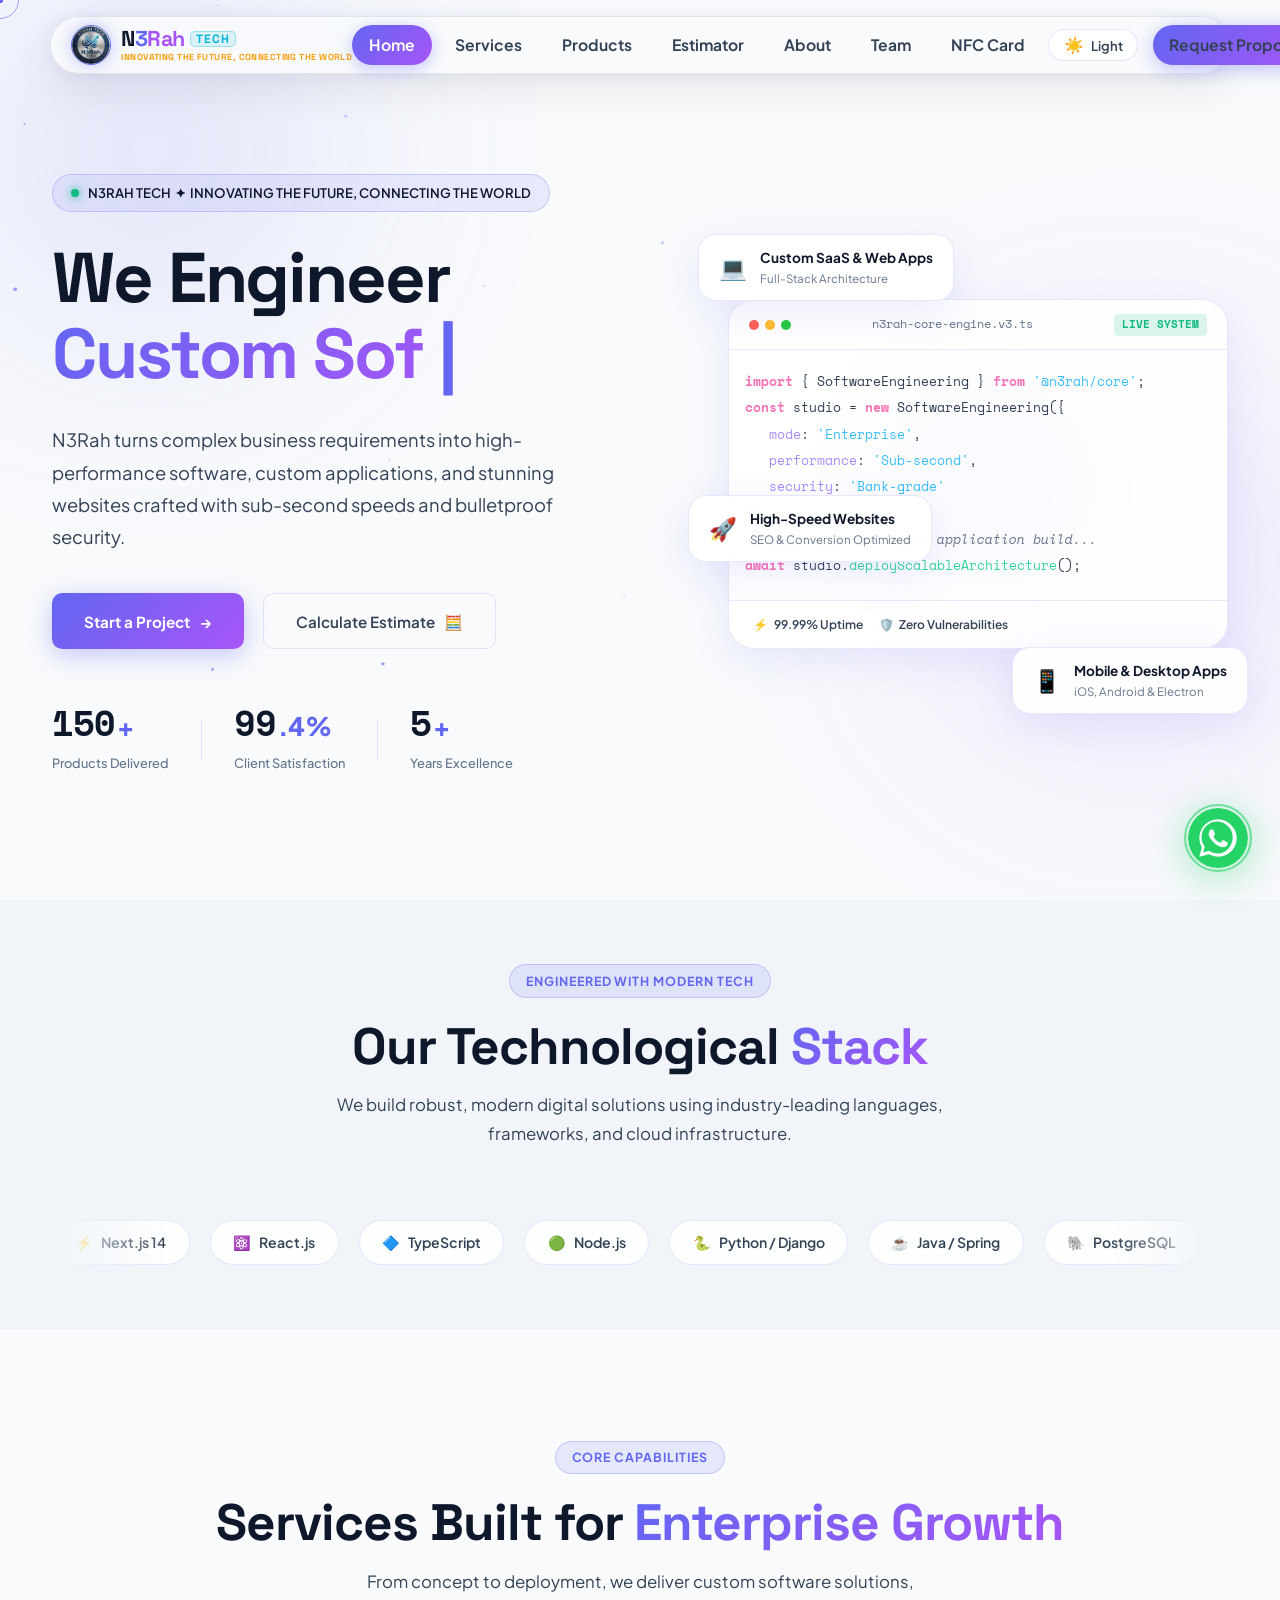
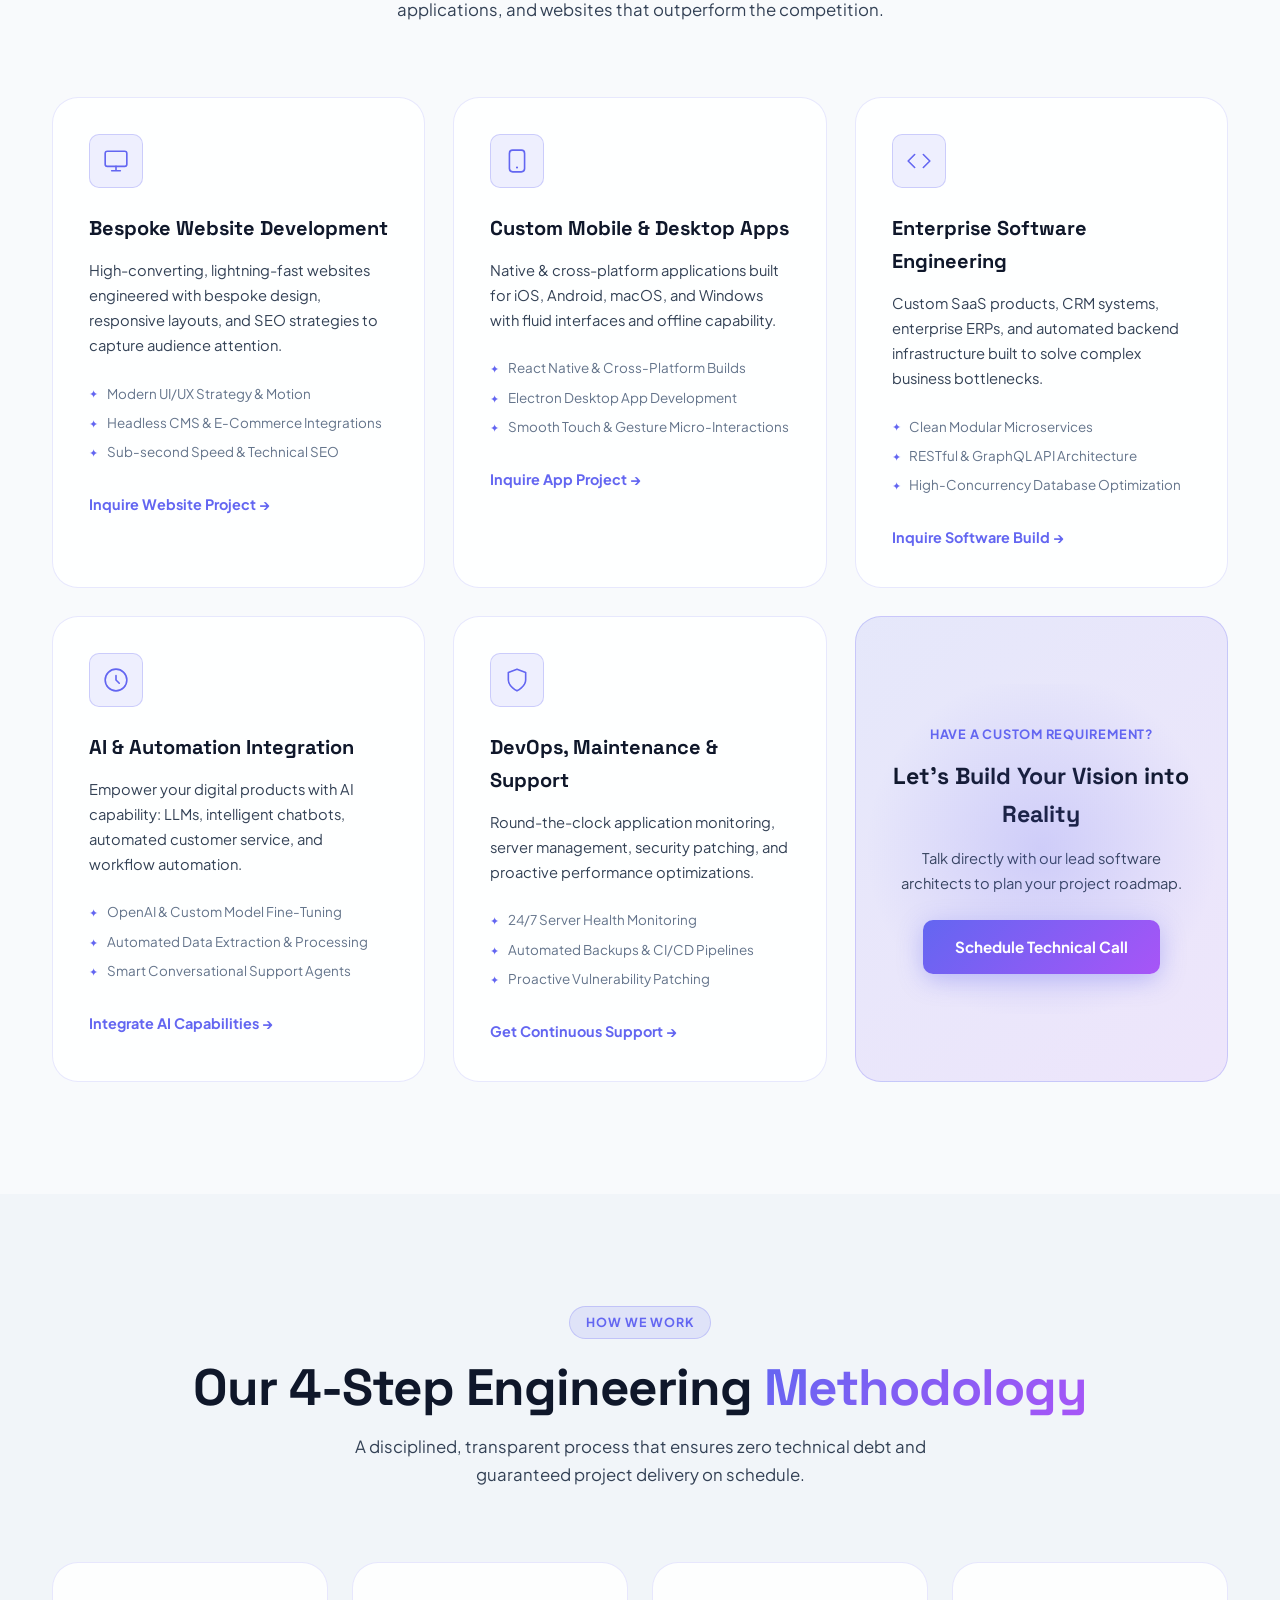
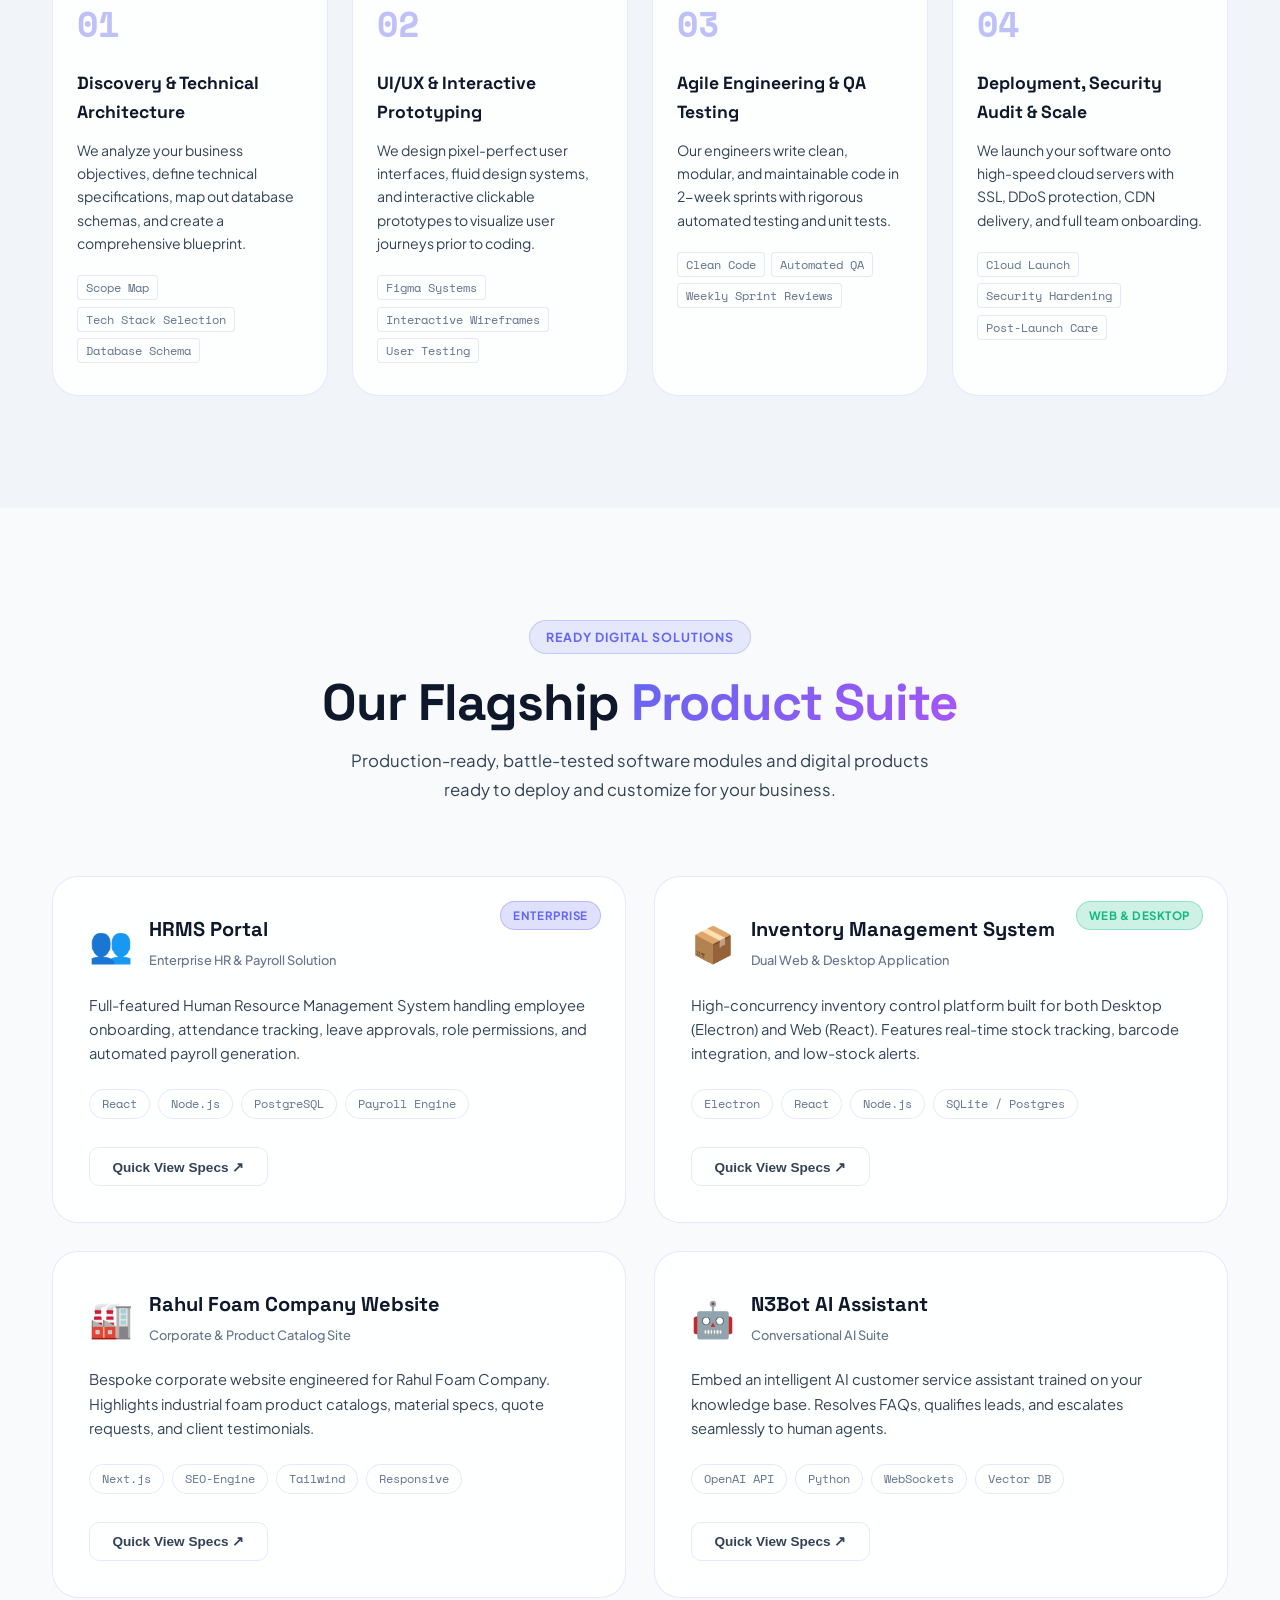
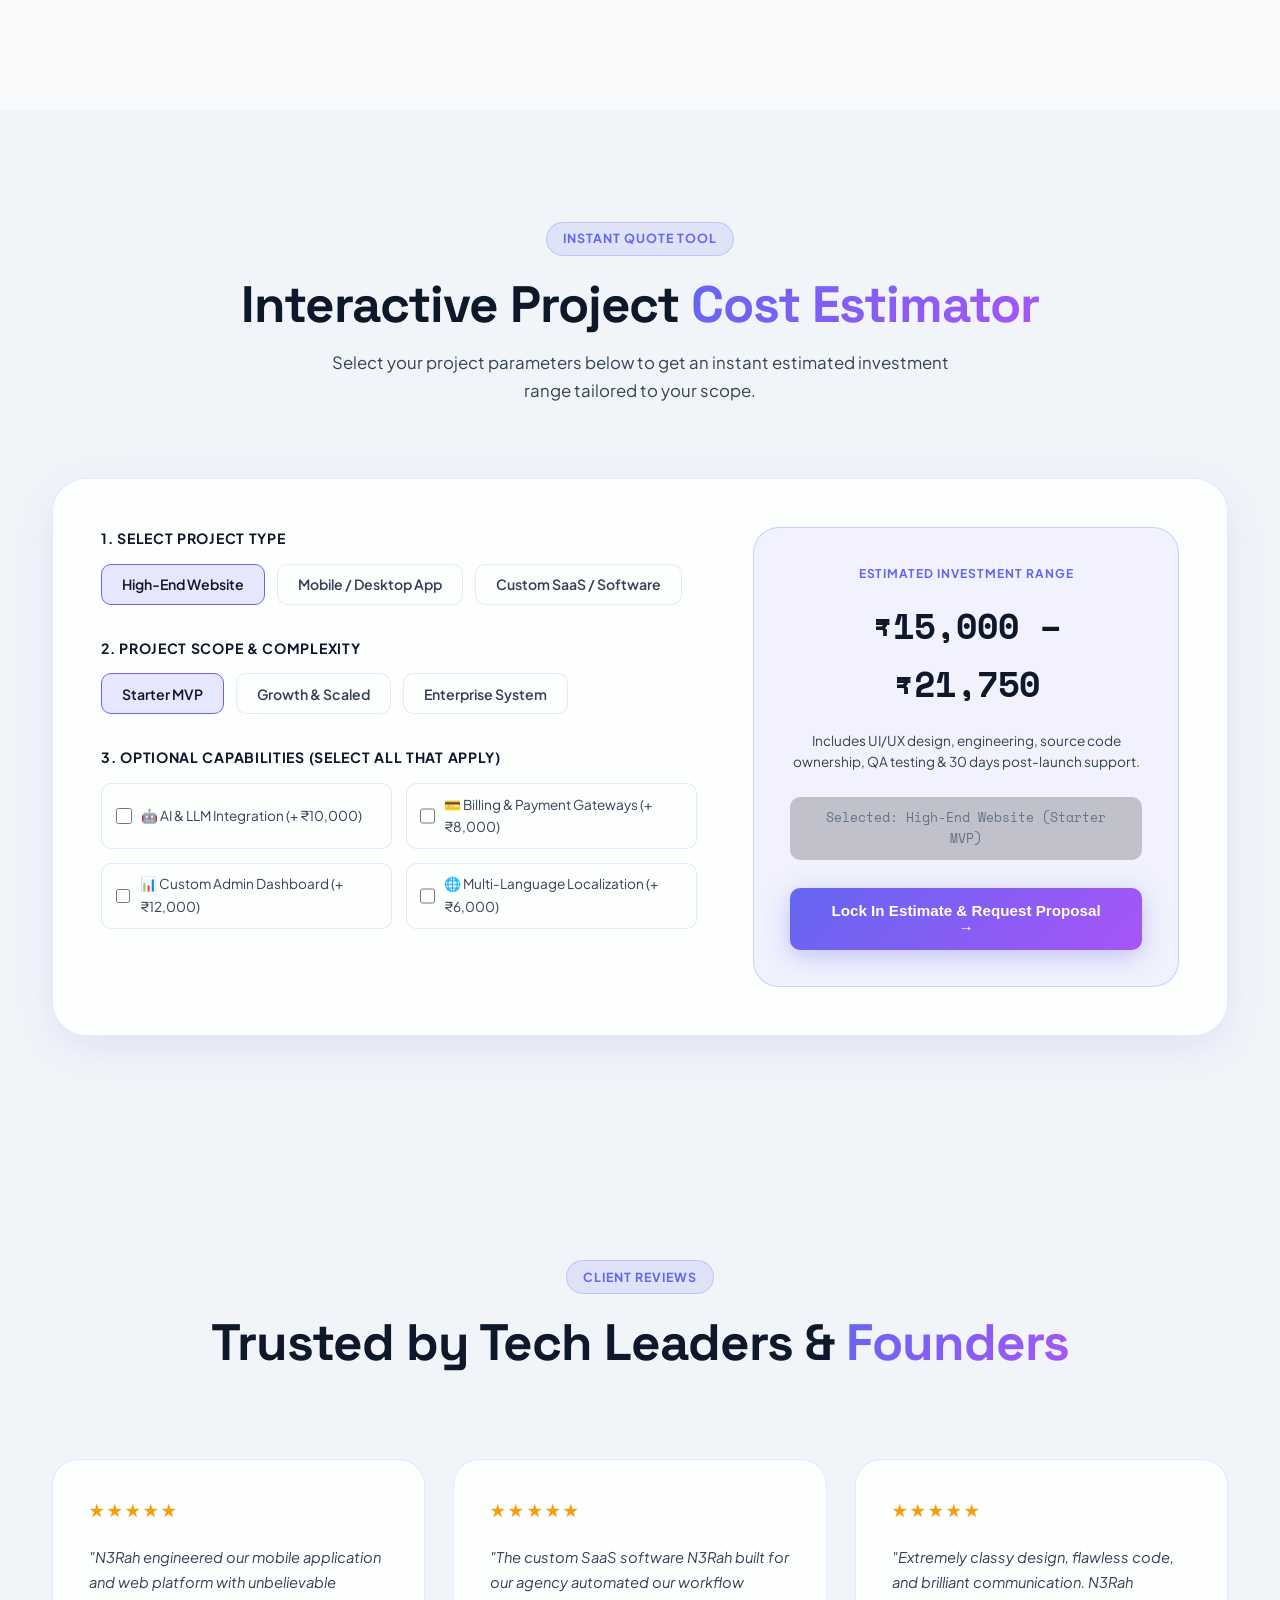
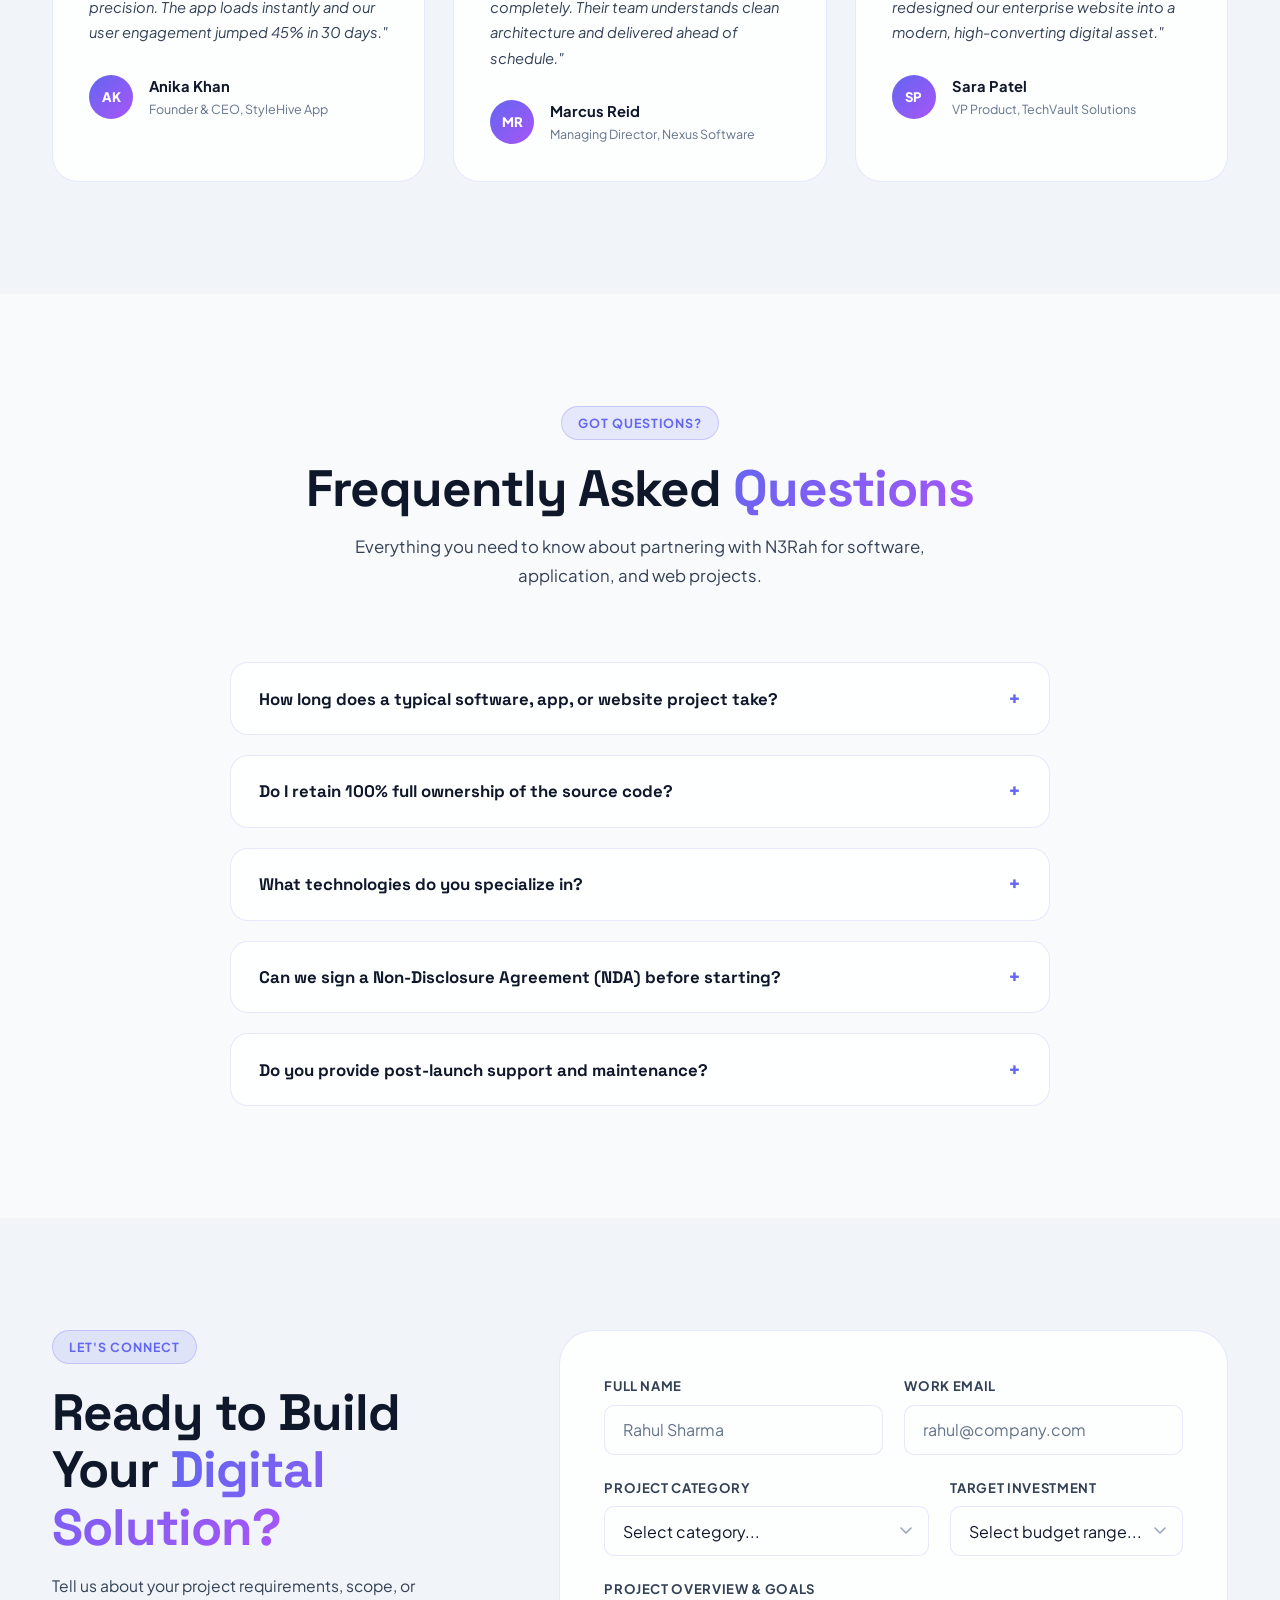
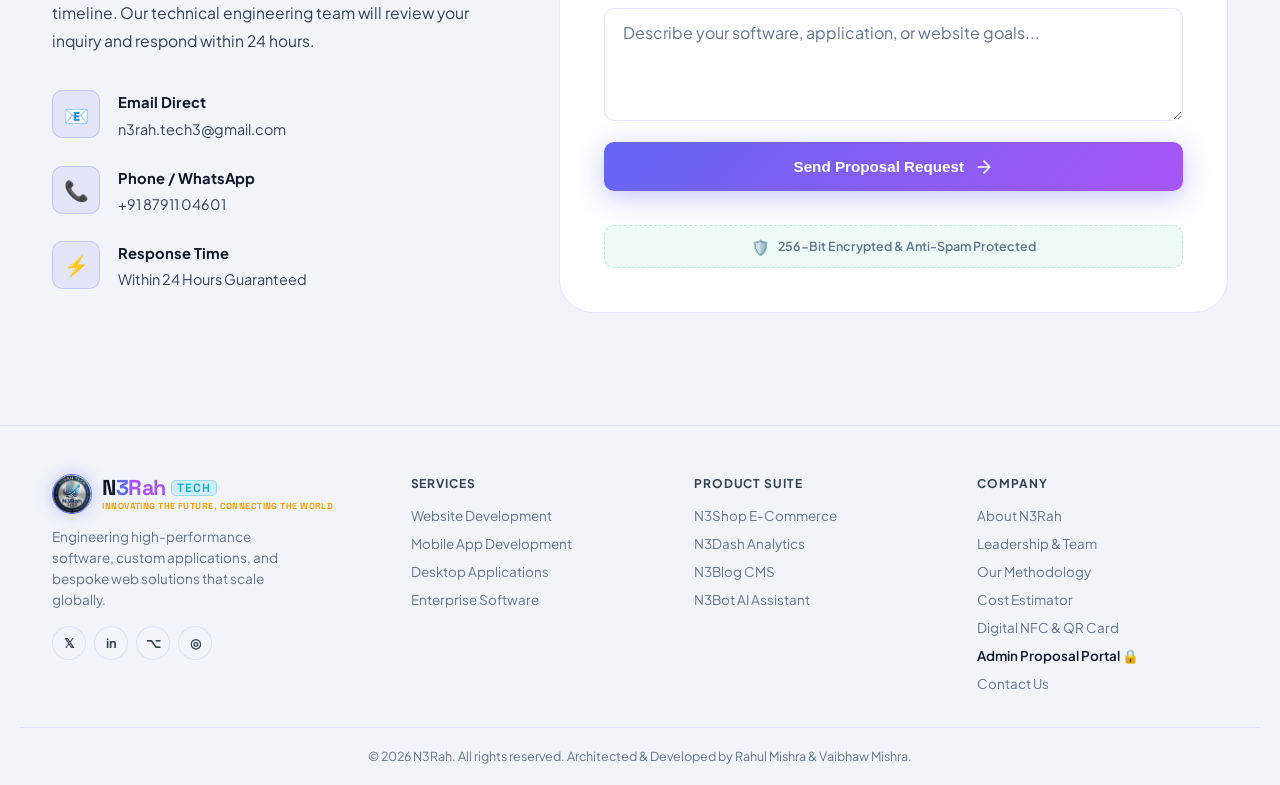
==== commit 74c03482: "add admin dashboard" ====
--- a/index.html
+++ b/index.html
@@ -173,6 +173,7 @@
                 <a href="#services" class="nav-link" data-section="services">Services</a>
                 <a href="#products" class="nav-link" data-section="products">Products</a>
                 <a href="#estimator" class="nav-link" data-section="estimator">Estimator</a>
+                <a href="about.html" class="nav-link" aria-label="About N3Rah">About</a>
                 <a href="team.html" class="nav-link" aria-label="N3Rah Leadership & Team">Team</a>
                 <a href="card.html" class="nav-link" aria-label="N3Rah Digital NFC Card">NFC Card</a>
                 <button class="theme-toggle" id="themeToggle" aria-label="Toggle Theme Dark or Light" title="Toggle theme">
@@ -717,58 +718,6 @@
             </div>
         </section>
 
-        <!-- ========== ABOUT SECTION ========== -->
-        <section id="about" class="section about-section" aria-labelledby="about-heading">
-            <div class="container about-grid">
-                <div class="about-text reveal">
-                    <span class="section-tag">Engineering Excellence</span>
-                    <h2 id="about-heading" class="section-title">A Boutique Studio Built for <span
-                            class="gradient-text">Precision</span></h2>
-                    <p>N3Rah is a premier digital engineering studio founded on a clear vision: eliminating mediocre
-                        code and delivering world-class software, applications, and websites that provide real business
-                        leverage.</p>
-                    <p>We work closely with founders, executives, and growing companies worldwide to build scalable
-                        software infrastructure that stands out in performance and design.</p>
-
-                    <div class="about-values">
-                        <div class="value-pill">⚡ Sub-Second Speeds</div>
-                        <div class="value-pill">🛡️ Zero Tech Debt</div>
-                        <div class="value-pill">🔑 Full Code Ownership</div>
-                        <div class="value-pill">🤝 Transparent Agile Process</div>
-                    </div>
-
-                    <a href="#contact" class="btn-primary" aria-label="Work With Our Engineers">Work With Our
-                        Engineers</a>
-                </div>
-
-                <div class="about-visual reveal">
-                    <div class="about-card-stack">
-                        <div class="about-card ac1 tilt-card" data-tilt>
-                            <div class="ac-icon" aria-hidden="true">🏆</div>
-                            <div>
-                                <strong>Engineering Excellence</strong>
-                                <span>Sub-second load benchmarks</span>
-                            </div>
-                        </div>
-                        <div class="about-card ac2 tilt-card" data-tilt>
-                            <div class="ac-icon" aria-hidden="true">🌍</div>
-                            <div>
-                                <strong>Global Client Reach</strong>
-                                <span>Clients across 25+ countries</span>
-                            </div>
-                        </div>
-                        <div class="about-card ac3 tilt-card" data-tilt>
-                            <div class="ac-icon" aria-hidden="true">🚀</div>
-                            <div>
-                                <strong>Fast Delivery Sprints</strong>
-                                <span>2 to 6 week launch cycles</span>
-                            </div>
-                        </div>
-                    </div>
-                </div>
-            </div>
-        </section>
-
         <!-- ========== TESTIMONIALS SECTION ========== -->
         <section class="section testimonials-section" aria-labelledby="testimonials-heading">
             <div class="container">
@@ -1051,11 +1000,12 @@
                 </div>
                 <div class="footer-col">
                     <h4>Company</h4>
-                    <a href="#about">About N3Rah</a>
+                    <a href="about.html">About N3Rah</a>
                     <a href="team.html">Leadership & Team</a>
-                    <a href="#process">Our Methodology</a>
+                    <a href="about.html#process">Our Methodology</a>
                     <a href="#estimator">Cost Estimator</a>
                     <a href="card.html">Digital NFC & QR Card</a>
+                    <a href="admin.html" style="color: var(--accent-light); font-weight: 600;">Admin Proposal Portal 🔒</a>
                     <a href="#contact">Contact Us</a>
                 </div>
             </div>
--- a/styles.css
+++ b/styles.css
@@ -162,6 +162,7 @@
 }
 
 .nav-container {
+  position: relative;
   width: 100%;
   max-width: 1180px;
   margin: 0 auto;
@@ -170,14 +171,22 @@
   align-items: center;
   justify-content: space-between;
   background: rgba(11, 15, 25, 0.88);
-  backdrop-filter: blur(24px);
-  -webkit-backdrop-filter: blur(24px);
   border: 1px solid rgba(255, 255, 255, 0.12);
   border-radius: 100px;
   box-shadow: 0 16px 40px rgba(0, 0, 0, 0.5), 0 0 20px rgba(99, 102, 241, 0.12);
   pointer-events: auto;
   transition: all 0.3s ease;
   box-sizing: border-box;
+}
+.nav-container::before {
+  content: '';
+  position: absolute;
+  inset: 0;
+  border-radius: inherit;
+  backdrop-filter: blur(24px);
+  -webkit-backdrop-filter: blur(24px);
+  z-index: -1;
+  pointer-events: none;
 }
 
 body.light .nav-container {
@@ -253,7 +262,7 @@
 .nav-links {
   display: flex;
   align-items: center;
-  gap: 0.35rem;
+  gap: 0.4rem;
   flex-wrap: nowrap;
 }
 .nav-links a,
@@ -261,15 +270,15 @@
   display: inline-flex;
   align-items: center;
   justify-content: center;
-  padding: 0.45rem 0.95rem;
+  padding: 0.5rem 1.05rem;
   border-radius: 100px;
-  font-weight: 600;
+  font-weight: 650;
   color: var(--text-secondary);
   transition: all 0.25s ease;
   cursor: none;
-  font-size: 0.88rem;
+  font-size: 0.98rem;
   line-height: 1 !important;
-  height: 38px;
+  height: 40px;
   box-sizing: border-box;
   white-space: nowrap !important;
   word-break: keep-all !important;
@@ -277,7 +286,7 @@
 }
 .nav-link:hover {
   color: var(--text-primary);
-  background: rgba(255, 255, 255, 0.06);
+  background: rgba(255, 255, 255, 0.08);
 }
 .nav-link.active {
   color: #ffffff;
@@ -286,11 +295,11 @@
 }
 .nav-cta {
   margin-left: 0.5rem;
-  padding: 0.55rem 1.25rem;
+  padding: 0.5rem 1.35rem;
   background: var(--gradient);
   border-radius: 100px;
   font-weight: 700;
-  font-size: 0.88rem;
+  font-size: 0.98rem;
   color: #fff;
   cursor: none;
   box-shadow: 0 4px 20px rgba(99, 102, 241, 0.4);
@@ -301,7 +310,7 @@
   align-items: center;
   justify-content: center;
   line-height: 1 !important;
-  height: 38px;
+  height: 40px;
   box-sizing: border-box;
   flex-shrink: 0;
 }
@@ -310,6 +319,8 @@
 .hamburger {
   display: none;
   flex-direction: column;
+  justify-content: center;
+  align-items: center;
   gap: 5px;
   background: none;
   border: none;
@@ -318,10 +329,12 @@
 }
 .hamburger span {
   display: block;
-  width: 24px; height: 2px;
+  width: 22px;
+  height: 2px;
   background: var(--text-primary);
   border-radius: 2px;
-  transition: transform var(--transition), opacity var(--transition);
+  transition: transform 0.3s cubic-bezier(0.16, 1, 0.3, 1), opacity 0.3s ease;
+  transform-origin: center;
 }
 
 /* ---------- SECTION COMMONS ---------- */
@@ -1376,71 +1389,95 @@
 .footer {
   background: rgba(3, 7, 18, 0.98);
   border-top: 1px solid var(--border);
-  padding: 4.5rem 0 0;
+  padding: 3rem 0 0;
   position: relative;
   z-index: 1;
+  overflow: hidden;
 }
 body.light .footer { background: rgba(241, 245, 249, 0.98); }
+
+/* Flat 4-column grid: brand + 3 link columns in one row */
 .footer-inner {
   display: grid;
-  grid-template-columns: 1.4fr 2fr;
-  gap: 5rem;
-  margin-bottom: 3.5rem;
-}
-.footer-brand .nav-logo { margin-bottom: 1rem; }
+  grid-template-columns: 1.3fr 1fr 1fr 1fr;
+  gap: 1.5rem 2rem;
+  margin-bottom: 2rem;
+  align-items: start;
+}
+
+/* .footer-links becomes transparent — children flow into parent grid */
+.footer-links {
+  display: contents;
+}
+
+.footer-brand {
+  display: flex;
+  flex-direction: column;
+}
+.footer-brand .nav-logo { margin-bottom: 0.75rem; }
 .footer-brand p {
   color: var(--text-muted);
-  font-size: 0.9rem;
-  margin-bottom: 1.75rem;
+  font-size: 0.85rem;
+  margin-bottom: 1rem;
   max-width: 260px;
-  line-height: 1.65;
-}
-.footer-socials { display: flex; gap: 0.75rem; }
+  line-height: 1.55;
+}
+.footer-socials {
+  display: flex;
+  gap: 0.5rem;
+  flex-wrap: wrap;
+}
 .social-btn {
-  width: 40px; height: 40px;
+  width: 34px; height: 34px;
   border-radius: 50%;
   background: rgba(255,255,255,0.05);
   border: 1px solid var(--border);
   display: flex;
   align-items: center;
   justify-content: center;
-  font-size: 0.9rem;
+  font-size: 0.8rem;
   font-weight: 700;
-  cursor: none;
-  transition: background var(--transition), border-color var(--transition);
-}
-.social-btn:hover { background: rgba(99,102,241,0.2); border-color: var(--accent); }
-
-.footer-links {
-  display: grid;
-  grid-template-columns: repeat(3, 1fr);
-  gap: 2.5rem;
-}
-.footer-col { display: flex; flex-direction: column; gap: 0.75rem; }
+  cursor: pointer;
+  transition: background var(--transition), border-color var(--transition), transform 0.2s ease;
+  text-decoration: none;
+  color: var(--text-secondary);
+}
+.social-btn:hover {
+  background: rgba(99,102,241,0.2);
+  border-color: var(--accent);
+  transform: translateY(-2px);
+  color: var(--text-primary);
+}
+
+.footer-col { display: flex; flex-direction: column; gap: 0.45rem; }
 .footer-col h4 {
-  font-size: 0.82rem;
+  font-size: 0.75rem;
   font-weight: 700;
   text-transform: uppercase;
   letter-spacing: 0.08em;
   color: var(--text-secondary);
-  margin-bottom: 0.4rem;
+  margin-bottom: 0.3rem;
 }
 .footer-col a {
-  font-size: 0.9rem;
+  font-size: 0.84rem;
   color: var(--text-muted);
-  cursor: none;
+  cursor: pointer;
   transition: color var(--transition);
+  text-decoration: none;
+  line-height: 1.55;
 }
 .footer-col a:hover { color: var(--text-primary); }
 
 .footer-bottom {
   border-top: 1px solid var(--border);
-  padding: 1.75rem 2rem;
+  padding: 1.15rem 1.5rem;
   text-align: center;
   color: var(--text-muted);
-  font-size: 0.84rem;
+  font-size: 0.78rem;
   max-width: 1240px;
   margin: 0 auto;
+  word-wrap: break-word;
+  overflow-wrap: break-word;
 }
 
 /* =========================================
@@ -1733,58 +1770,222 @@
   }
 }
 
-/* Responsive Navbar Drawer & Mobile Devices (Max Width: 1150px) */
-@media (max-width: 1150px) {
-  .hamburger { display: flex; }
-
-  .nav-links {
+/* =============================================
+   MOBILE CARD NAVBAR (Max Width: 1024px)
+   Card-style dropdown matching reference design
+   ============================================= */
+@media (max-width: 1024px) {
+
+  /* --- Navbar Wrapper --- */
+  .navbar {
+    position: fixed;
+    top: 0.65rem;
+    left: 0;
+    right: 0;
+    padding: 0 0.85rem;
+    z-index: 100000;
+    pointer-events: none;
+  }
+
+  /* --- Card Container --- */
+  .nav-container {
+    pointer-events: auto;
+    position: relative;
+    width: 100%;
+    max-width: 420px;
+    margin: 0 auto;
+    padding: 0.75rem 0.85rem;
     display: flex;
-    position: fixed;
-    inset: 0;
-    top: 68px;
-    background: rgba(3, 7, 18, 0.98);
+    flex-wrap: wrap;
+    align-items: center;
+    justify-content: space-between;
+    background: rgba(13, 19, 35, 0.97);
     backdrop-filter: blur(24px);
     -webkit-backdrop-filter: blur(24px);
-    flex-direction: column;
+    border: 1px solid rgba(255, 255, 255, 0.12);
+    border-radius: 22px;
+    box-shadow: 0 20px 50px rgba(0, 0, 0, 0.6), 0 0 24px rgba(99, 102, 241, 0.12);
+    transition: border-radius 0.35s ease, box-shadow 0.3s ease;
+    box-sizing: border-box;
+    overflow: visible;
+    scrollbar-width: none;
+    -ms-overflow-style: none;
+  }
+  .nav-container::-webkit-scrollbar { display: none; }
+  .nav-links::-webkit-scrollbar { display: none; }
+  .nav-container::before { display: none !important; }
+
+  body.light .nav-container {
+    background: rgba(255, 255, 255, 0.97);
+    border-color: rgba(0, 0, 0, 0.1);
+    box-shadow: 0 20px 50px rgba(0, 0, 0, 0.12);
+  }
+
+  /* --- Logo --- */
+  .nav-logo {
+    display: flex;
     align-items: center;
-    justify-content: flex-start;
-    padding: 2.5rem 1.5rem;
-    gap: 1.1rem;
-    z-index: 999;
-    overflow-y: auto;
+    flex-shrink: 0;
+  }
+
+  /* --- Hamburger Toggle Button --- */
+  .hamburger {
+    display: flex !important;
+    align-items: center;
+    justify-content: center;
+    width: 40px;
+    height: 40px;
+    border-radius: 12px;
+    background: rgba(255, 255, 255, 0.06);
+    border: 1px solid rgba(255, 255, 255, 0.12);
+    cursor: pointer;
+    pointer-events: auto;
+    position: relative;
+    z-index: 10;
+    flex-shrink: 0;
+    transition: background 0.25s ease;
+  }
+  .hamburger:hover,
+  .hamburger:active {
+    background: rgba(255, 255, 255, 0.12);
+  }
+  body.light .hamburger {
+    background: rgba(0, 0, 0, 0.04);
+    border-color: rgba(0, 0, 0, 0.12);
+  }
+  body.light .hamburger:hover {
+    background: rgba(0, 0, 0, 0.08);
+  }
+
+  /* Hamburger X animation */
+  .hamburger.open span:nth-child(1) {
+    transform: translateY(7px) rotate(45deg);
+  }
+  .hamburger.open span:nth-child(2) {
     opacity: 0;
-    pointer-events: none;
-    transform: translateY(-12px);
-    transition: opacity 0.35s ease, transform 0.35s ease;
-  }
-  body.light .nav-links { background: rgba(248, 250, 252, 0.98); }
-
+    transform: scaleX(0);
+  }
+  .hamburger.open span:nth-child(3) {
+    transform: translateY(-7px) rotate(-45deg);
+  }
+
+  /* --- Collapsible Navigation Links --- */
+  .nav-links {
+    display: flex !important;
+    position: static !important;
+    inset: auto !important;
+    flex-direction: column !important;
+    align-items: stretch !important;
+    justify-content: flex-start !important;
+    width: 100% !important;
+    height: auto !important;
+    max-height: 0;
+    opacity: 0;
+    visibility: hidden;
+    pointer-events: none !important;
+    overflow: hidden !important;
+    margin: 0 !important;
+    padding: 0 !important;
+    gap: 0.2rem !important;
+    background: transparent !important;
+    backdrop-filter: none !important;
+    -webkit-backdrop-filter: none !important;
+    border: none !important;
+    box-shadow: none !important;
+    border-radius: 0 !important;
+    transform: none !important;
+    transition: max-height 0.4s cubic-bezier(0.16, 1, 0.3, 1),
+                opacity 0.25s ease,
+                visibility 0.25s ease;
+  }
+
+  /* Expanded state */
   .nav-links.open {
-    opacity: 1;
-    pointer-events: auto;
-    transform: translateY(0);
-  }
-
+    max-height: 550px !important;
+    opacity: 1 !important;
+    visibility: visible !important;
+    pointer-events: auto !important;
+    margin-top: 0.65rem !important;
+    padding-top: 0.65rem !important;
+    border-top: 1px solid rgba(255, 255, 255, 0.1) !important;
+  }
+  body.light .nav-links.open {
+    border-top-color: rgba(0, 0, 0, 0.08) !important;
+  }
+
+  /* --- Navigation Link Items --- */
   .nav-link {
-    font-size: 1.1rem;
-    padding: 0.65rem 1.5rem;
-    width: 100%;
-    text-align: center;
-    border-radius: var(--radius-sm);
-  }
+    font-size: 0.95rem !important;
+    font-weight: 600 !important;
+    padding: 0 1rem !important;
+    width: 100% !important;
+    max-width: 100% !important;
+    text-align: left !important;
+    justify-content: flex-start !important;
+    border-radius: 12px !important;
+    height: 44px !important;
+    display: flex !important;
+    align-items: center !important;
+    box-sizing: border-box !important;
+    color: var(--text-secondary) !important;
+    background: transparent !important;
+    box-shadow: none !important;
+    white-space: nowrap !important;
+    transition: background 0.2s ease, color 0.2s ease !important;
+    flex-shrink: 0 !important;
+  }
+  .nav-link:hover {
+    background: rgba(255, 255, 255, 0.06) !important;
+    color: var(--text-primary) !important;
+  }
+
+  /* Active link: blue pill highlight matching reference */
+  .nav-link.active {
+    background: #2b3864 !important;
+    color: #ffffff !important;
+    font-weight: 700 !important;
+    box-shadow: none !important;
+  }
+  body.light .nav-link.active {
+    background: #dbeafe !important;
+    color: #1d4ed8 !important;
+  }
+
+  /* --- Theme Toggle Button --- */
+  .theme-toggle {
+    width: 100% !important;
+    max-width: 100% !important;
+    height: 44px !important;
+    justify-content: flex-start !important;
+    padding: 0 1rem !important;
+    font-size: 0.95rem !important;
+    font-weight: 600 !important;
+    border-radius: 12px !important;
+    background: rgba(255, 255, 255, 0.04) !important;
+    border: 1px solid rgba(255, 255, 255, 0.1) !important;
+    box-sizing: border-box !important;
+    margin-top: 0.15rem !important;
+  }
+  body.light .theme-toggle {
+    background: rgba(0, 0, 0, 0.03) !important;
+    border-color: rgba(0, 0, 0, 0.1) !important;
+  }
+
+  /* --- CTA Button --- */
   .nav-cta {
-    margin-left: 0;
-    margin-top: 0.5rem;
-    width: 100%;
-    max-width: 300px;
-    text-align: center;
-    font-size: 1rem;
-    padding: 0.85rem 1.5rem;
-  }
-  .theme-toggle {
-    width: 100%;
-    max-width: 300px;
-    justify-content: center;
+    margin-left: 0 !important;
+    margin-top: 0.3rem !important;
+    width: 100% !important;
+    max-width: 100% !important;
+    text-align: center !important;
+    justify-content: center !important;
+    font-size: 0.95rem !important;
+    padding: 0 1rem !important;
+    height: 44px !important;
+    border-radius: 12px !important;
+    display: flex !important;
+    align-items: center !important;
+    box-sizing: border-box !important;
   }
 }
 
@@ -1792,8 +1993,6 @@
   .container { padding: 0 1.25rem; }
   .section { padding: 4.5rem 0; }
   .section-header { margin-bottom: 3rem; }
-  .navbar { padding: 0.85rem 0; }
-}
 
   /* Grid Collapse */
   .services-grid, .products-grid, .testimonials-grid { grid-template-columns: 1fr; gap: 1.5rem; }
@@ -1811,8 +2010,16 @@
   .contact-form-wrap { padding: 1.75rem 1.25rem; border-radius: var(--radius-lg); }
   
   /* Footer Responsive */
-  .footer-inner { grid-template-columns: 1fr; gap: 2.5rem; }
-  .footer-links { grid-template-columns: repeat(2, 1fr); gap: 2rem; }
+  .footer { padding: 2.5rem 0 0; }
+  .footer-inner {
+    grid-template-columns: repeat(3, 1fr);
+    gap: 1.25rem 1.5rem;
+  }
+  .footer-brand {
+    grid-column: 1 / -1;
+  }
+  .footer-brand p { max-width: 100%; }
+  .footer-bottom { padding: 1rem; font-size: 0.76rem; }
 
   /* Modal Responsive */
   .modal-overlay { padding: 1.25rem; }
@@ -1839,6 +2046,10 @@
 
 /* Small Phones & Phablets (Max Width: 576px) */
 @media (max-width: 576px) {
+  .nav-tagline { display: none !important; }
+  .logo-name-row { font-size: 1.15rem; }
+  .nav-logo-img { width: 36px; height: 36px; }
+
   .container { padding: 0 1.1rem; }
   .hero-section { padding-top: 6.5rem; }
 
@@ -1869,8 +2080,15 @@
   .stat-label { font-size: 0.72rem; }
   .stat-divider { display: none; }
 
-  .footer-links { grid-template-columns: 1fr; gap: 1.75rem; }
+  .footer-inner {
+    grid-template-columns: repeat(2, 1fr);
+    gap: 1rem 1.25rem;
+  }
+  .footer-brand {
+    grid-column: 1 / -1;
+  }
   .footer-brand p { max-width: 100%; }
+  .footer-bottom { padding: 0.85rem 0.75rem; font-size: 0.74rem; }
 
   .toast-container { left: 1rem; right: 1rem; bottom: 5rem; }
   .toast { width: 100%; font-size: 0.85rem; }
@@ -1881,12 +2099,11 @@
   .container { padding: 0 0.85rem; }
   
   /* Navigation Logo shrink for 320px screens */
-  .nav-logo-img { width: 36px; height: 36px; }
-  .logo-name-row { font-size: 1.18rem; }
-  .logo-tech { font-size: 0.65rem; padding: 1px 4px; margin-left: 0.2rem; }
-  .nav-tagline { font-size: 0.44rem; }
-
-  .hero-badge { font-size: 0.68rem; padding: 0.35rem 0.75rem; }
+  .nav-logo-img { width: 34px; height: 34px; }
+  .logo-name-row { font-size: 1.05rem; }
+  .logo-tech { font-size: 0.6rem; padding: 1px 4px; margin-left: 0.15rem; }
+
+  .hero-badge { font-size: 0.65rem; padding: 0.35rem 0.65rem; }
 
   .est-pills { flex-direction: column; }
   .est-pill { width: 100%; text-align: center; }
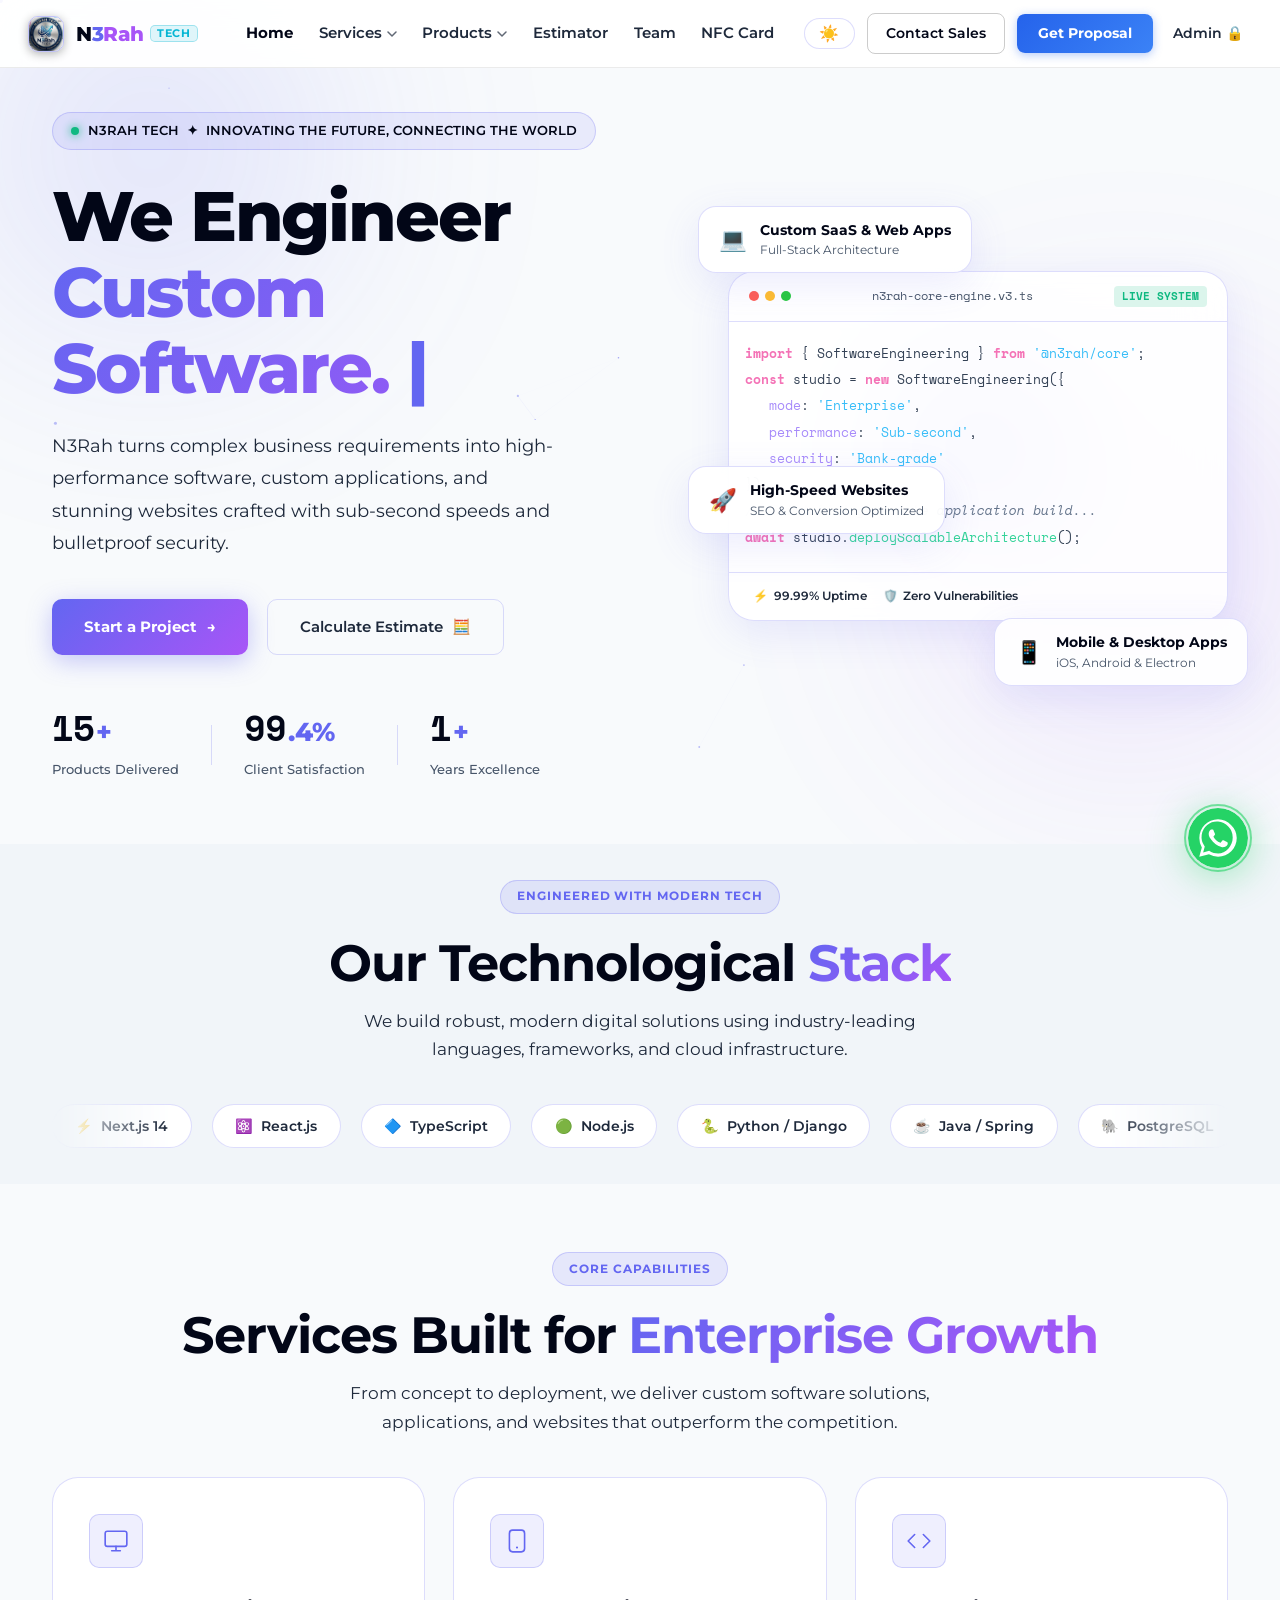
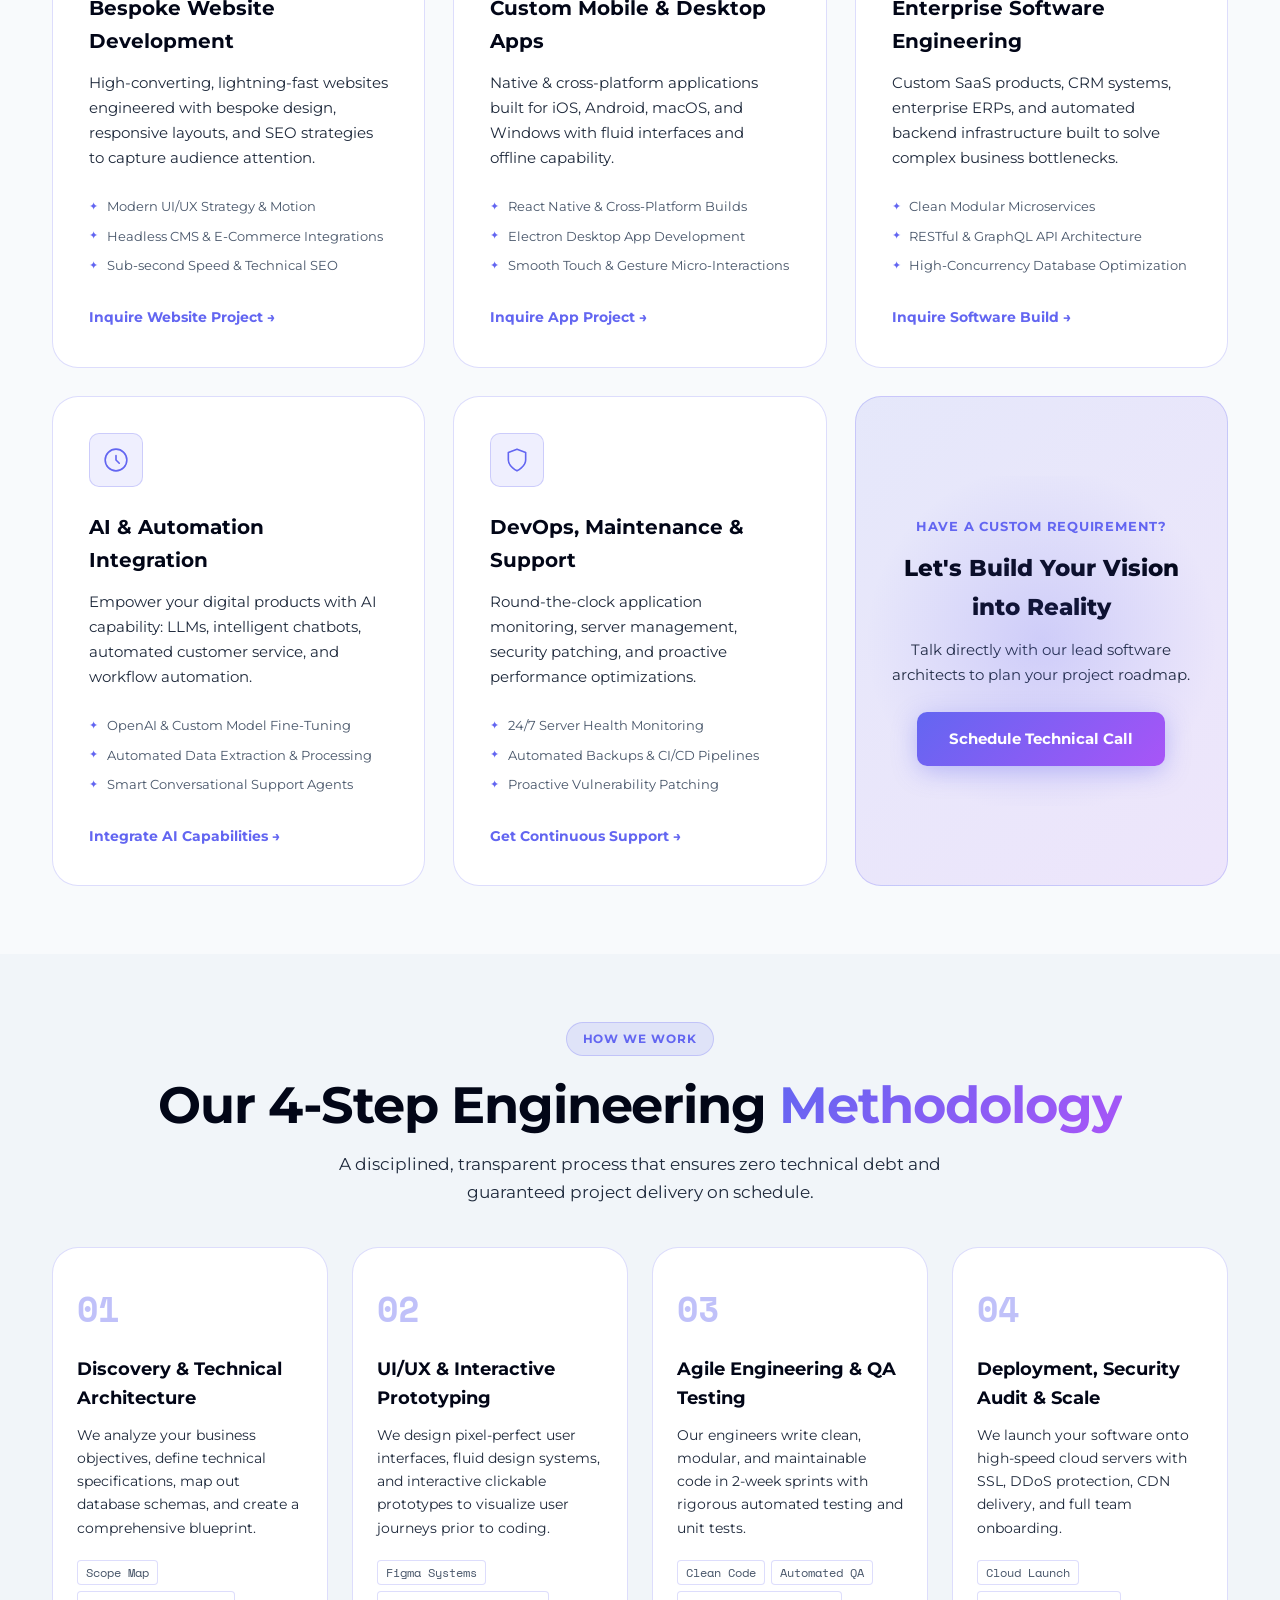
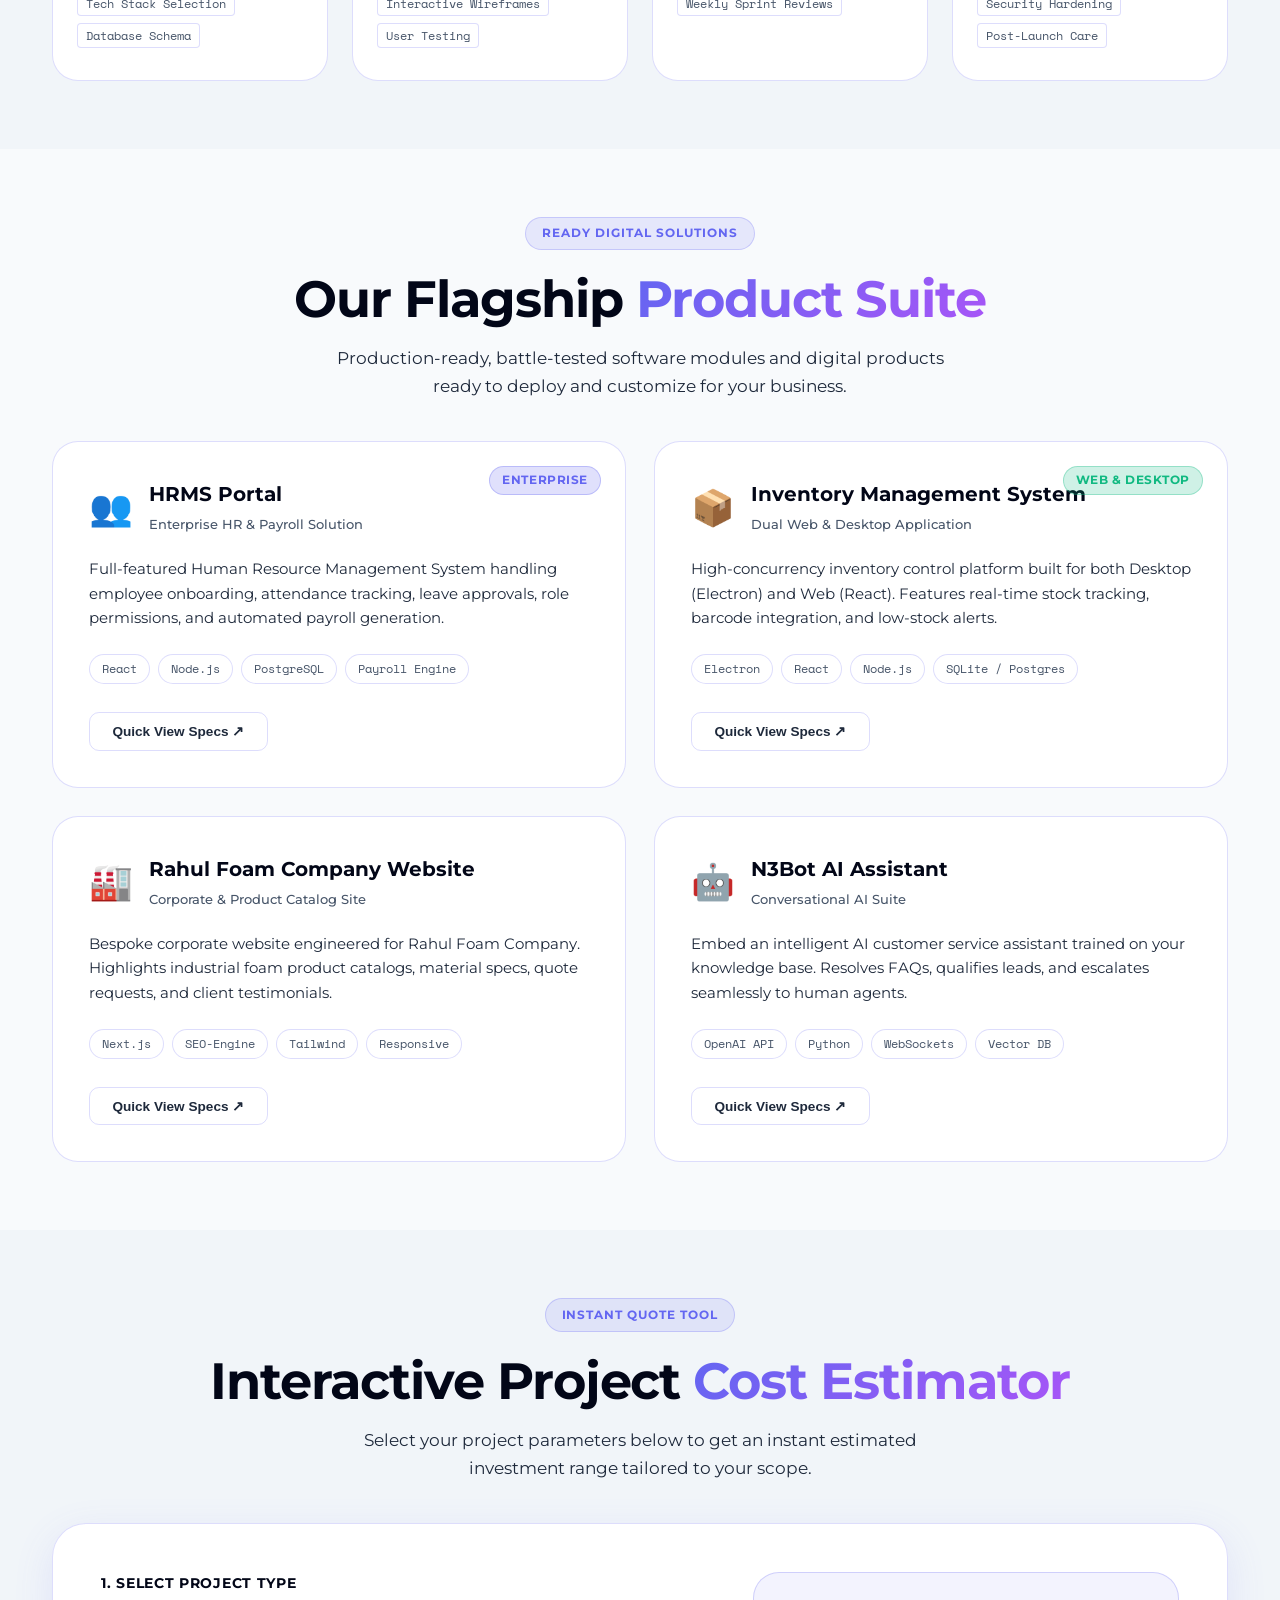
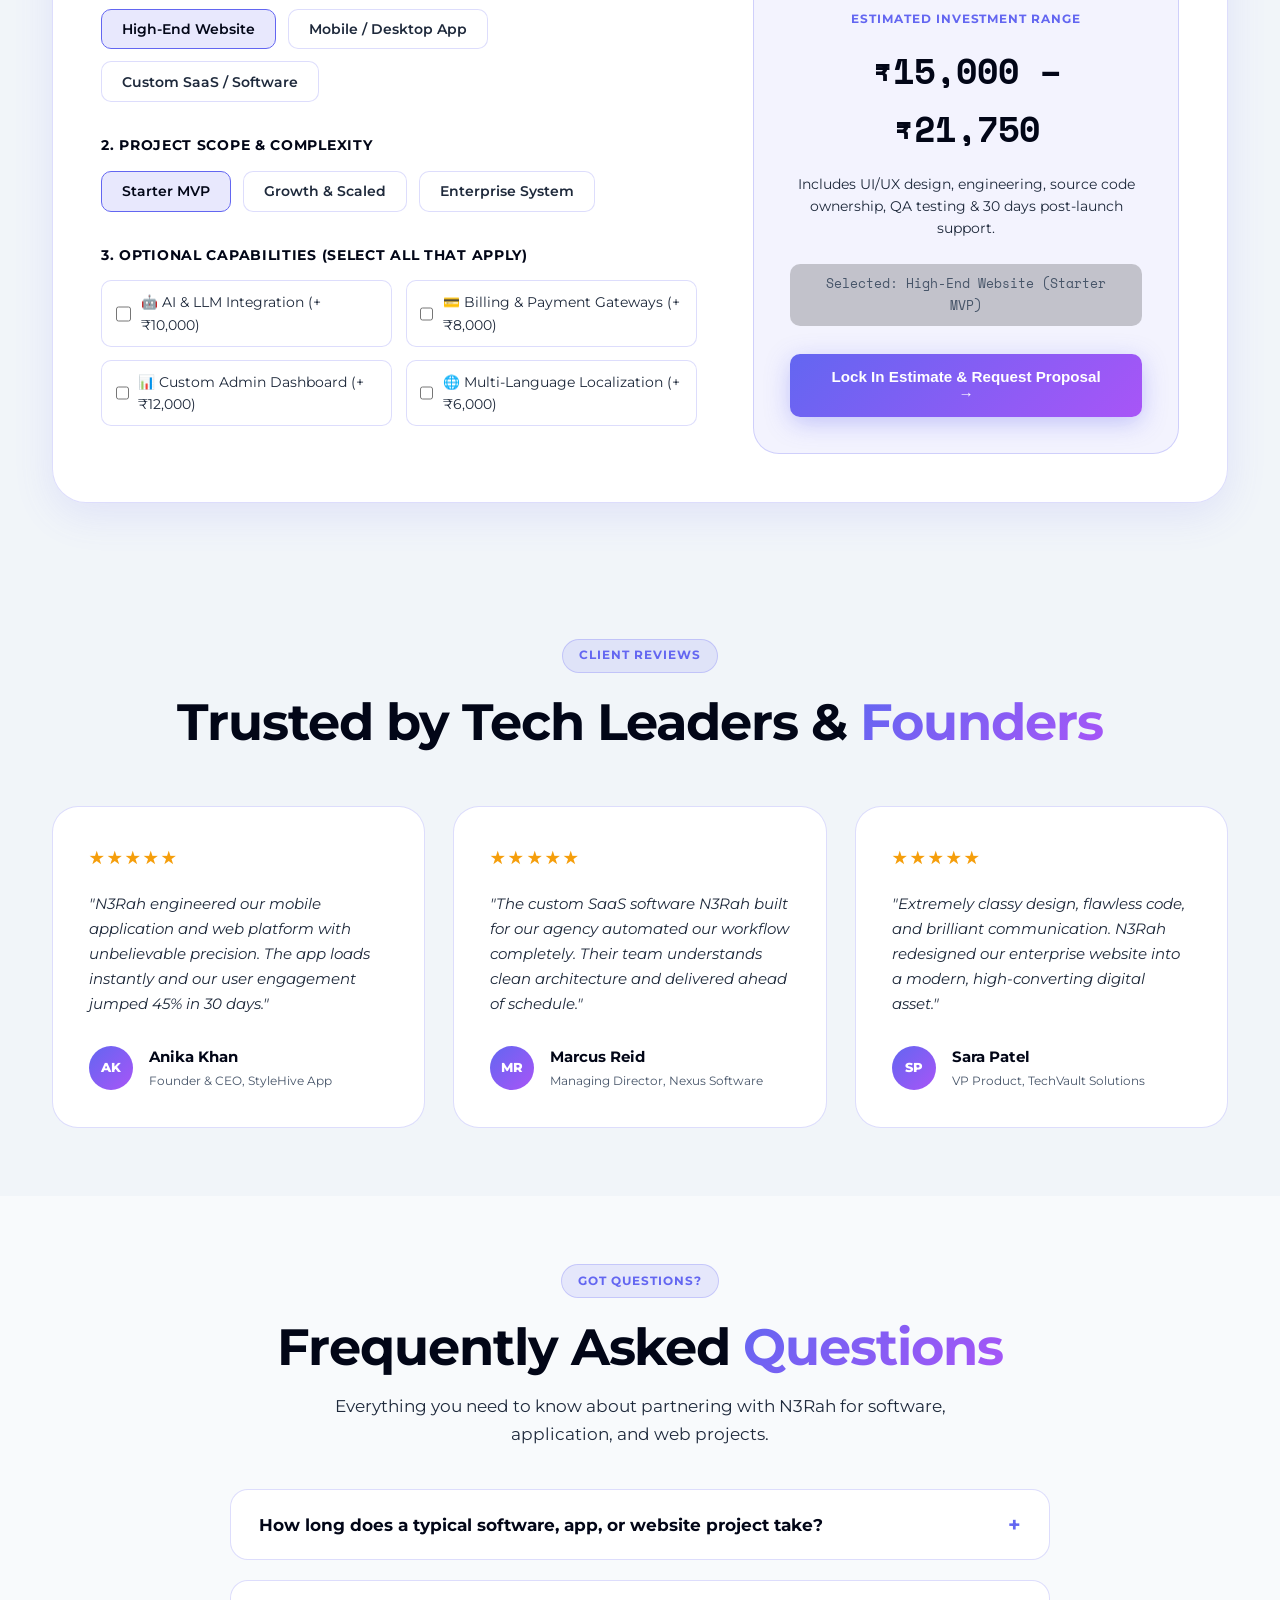
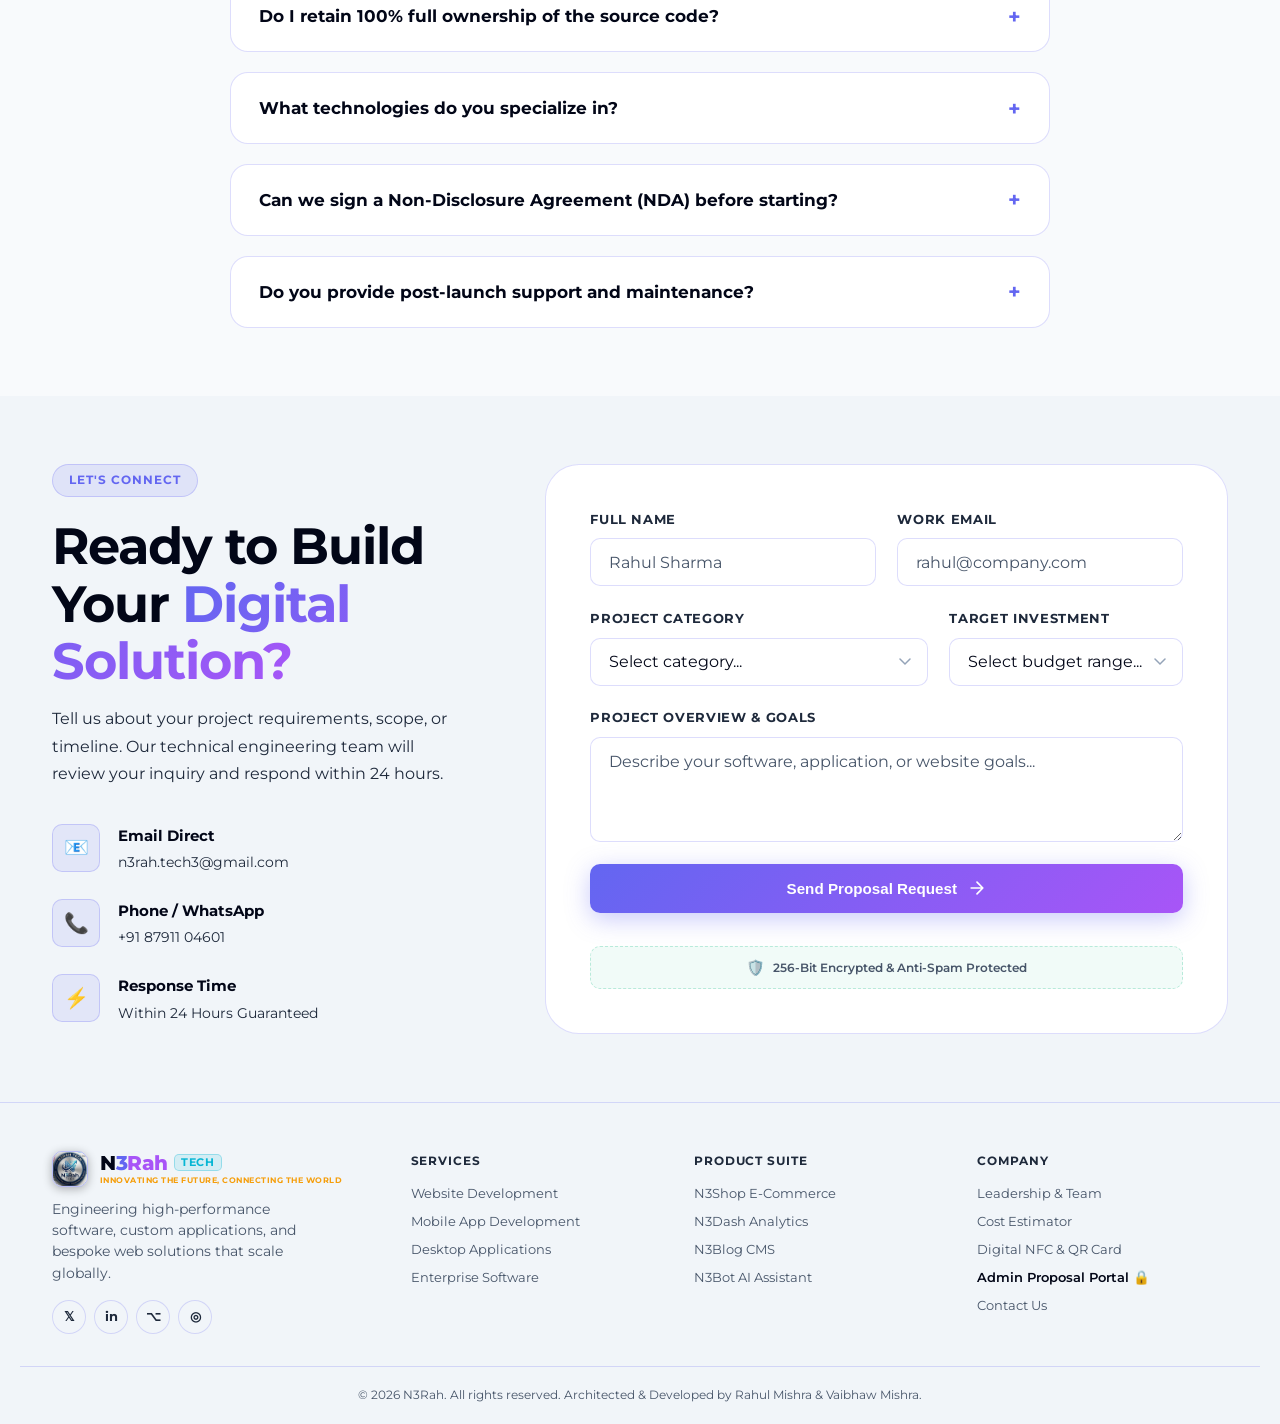
==== commit 3393f431: "add logout button and change font" ====
--- a/index.html
+++ b/index.html
@@ -46,7 +46,7 @@
     <link rel="preconnect" href="https://fonts.googleapis.com" />
     <link rel="preconnect" href="https://fonts.gstatic.com" crossorigin />
     <link
-        href="https://fonts.googleapis.com/css2?family=Plus+Jakarta+Sans:ital,wght@0,300;0,400;0,500;0,600;0,700;0,800;1,400&family=Space+Grotesk:wght@500;600;700&family=Space+Mono:wght@400;700&display=swap"
+        href="https://fonts.googleapis.com/css2?family=Montserrat:ital,wght@0,300;0,400;0,500;0,600;0,700;0,800;0,900;1,400;1,600;1,700&family=Outfit:wght@400;500;600;700;800;900&family=Plus+Jakarta+Sans:ital,wght@0,400;0,500;0,600;0,700;0,800;1,400&family=Space+Mono:wght@400;700&display=swap"
         rel="stylesheet" />
     <link rel="stylesheet" href="styles.css" />
 
@@ -151,7 +151,7 @@
     <div class="cursor-dot" id="cursorDot" aria-hidden="true"></div>
     <div class="cursor-ring" id="cursorRing" aria-hidden="true"></div>
 
-    <!-- ========== NAVBAR ========== -->
+    <!-- ========== NAVBAR (AIRTABLE SAAS STYLE) ========== -->
     <header class="navbar" id="navbar" role="banner">
         <div class="nav-container">
             <a href="#home" class="nav-logo" aria-label="N3Rah Tech Homepage">
@@ -161,27 +161,105 @@
                         <span class="logo-n">N</span><span class="logo-3">3</span><span class="logo-rah">Rah</span>
                         <span class="logo-tech">TECH</span>
                     </div>
-                    <span class="nav-tagline">INNOVATING THE FUTURE, CONNECTING THE WORLD</span>
                 </div>
             </a>
+
             <button class="hamburger" id="hamburger" aria-label="Toggle Navigation Menu" aria-expanded="false"
                 aria-controls="navLinks">
                 <span></span><span></span><span></span>
             </button>
+
             <nav class="nav-links" id="navLinks" role="navigation" aria-label="Main Navigation">
-                <a href="#home" class="nav-link active" data-section="home">Home</a>
-                <a href="#services" class="nav-link" data-section="services">Services</a>
-                <a href="#products" class="nav-link" data-section="products">Products</a>
-                <a href="#estimator" class="nav-link" data-section="estimator">Estimator</a>
-                <a href="about.html" class="nav-link" aria-label="About N3Rah">About</a>
-                <a href="team.html" class="nav-link" aria-label="N3Rah Leadership & Team">Team</a>
-                <a href="card.html" class="nav-link" aria-label="N3Rah Digital NFC Card">NFC Card</a>
-                <button class="theme-toggle" id="themeToggle" aria-label="Toggle Theme Dark or Light" title="Toggle theme">
-                    <span class="theme-icon theme-icon-dark">🌙</span>
-                    <span class="theme-icon theme-icon-light">☀️</span>
-                    <span class="theme-toggle-label">Dark</span>
-                </button>
-                <a href="#contact" class="nav-cta" aria-label="Request Technical Proposal">Request Proposal</a>
+                <div class="nav-group-left">
+                    <a href="#home" class="nav-link active" data-section="home">Home</a>
+
+                    <!-- Services Dropdown -->
+                    <div class="nav-item-dropdown">
+                        <a href="#services" class="nav-link" data-section="services">
+                            <span>Services</span>
+                            <svg class="dropdown-chevron" width="10" height="6" viewBox="0 0 10 6" fill="none">
+                                <path d="M1 1L5 5L9 1" stroke="currentColor" stroke-width="1.5" stroke-linecap="round" stroke-linejoin="round"/>
+                            </svg>
+                        </a>
+                        <div class="nav-dropdown-menu">
+                            <a href="#services" class="dropdown-link-item">
+                                <span class="dd-icon">🌐</span>
+                                <div class="dd-text">
+                                    <strong>Bespoke Websites</strong>
+                                    <span>High-speed UI/UX & SEO platforms</span>
+                                </div>
+                            </a>
+                            <a href="#services" class="dropdown-link-item">
+                                <span class="dd-icon">📱</span>
+                                <div class="dd-text">
+                                    <strong>Mobile & Desktop Apps</strong>
+                                    <span>iOS, Android & Electron builds</span>
+                                </div>
+                            </a>
+                            <a href="#services" class="dropdown-link-item">
+                                <span class="dd-icon">⚡</span>
+                                <div class="dd-text">
+                                    <strong>Enterprise SaaS</strong>
+                                    <span>Scalable cloud architecture</span>
+                                </div>
+                            </a>
+                            <a href="#services" class="dropdown-link-item">
+                                <span class="dd-icon">🤖</span>
+                                <div class="dd-text">
+                                    <strong>AI & Automation</strong>
+                                    <span>LLMs & automated agent flows</span>
+                                </div>
+                            </a>
+                        </div>
+                    </div>
+
+                    <!-- Products Dropdown -->
+                    <div class="nav-item-dropdown">
+                        <a href="#products" class="nav-link" data-section="products">
+                            <span>Products</span>
+                            <svg class="dropdown-chevron" width="10" height="6" viewBox="0 0 10 6" fill="none">
+                                <path d="M1 1L5 5L9 1" stroke="currentColor" stroke-width="1.5" stroke-linecap="round" stroke-linejoin="round"/>
+                            </svg>
+                        </a>
+                        <div class="nav-dropdown-menu">
+                            <a href="#products" class="dropdown-link-item">
+                                <span class="dd-icon">🛍️</span>
+                                <div class="dd-text">
+                                    <strong>N3Shop Suite</strong>
+                                    <span>Modern e-commerce platform</span>
+                                </div>
+                            </a>
+                            <a href="#products" class="dropdown-link-item">
+                                <span class="dd-icon">📊</span>
+                                <div class="dd-text">
+                                    <strong>N3Dash Analytics</strong>
+                                    <span>Real-time business telemetry</span>
+                                </div>
+                            </a>
+                            <a href="#products" class="dropdown-link-item">
+                                <span class="dd-icon">💬</span>
+                                <div class="dd-text">
+                                    <strong>N3Bot AI</strong>
+                                    <span>Smart customer support agent</span>
+                                </div>
+                            </a>
+                        </div>
+                    </div>
+
+                    <a href="#estimator" class="nav-link" data-section="estimator">Estimator</a>
+                    <a href="team.html" class="nav-link" aria-label="N3Rah Leadership & Team">Team</a>
+                    <a href="card.html" class="nav-link" aria-label="N3Rah Digital NFC Card">NFC Card</a>
+                </div>
+
+                <div class="nav-actions-right">
+                    <button class="theme-toggle" id="themeToggle" aria-label="Toggle Theme Dark or Light" title="Toggle theme">
+                        <span class="theme-icon theme-icon-dark">🌙</span>
+                        <span class="theme-icon theme-icon-light">☀️</span>
+                    </button>
+                    <a href="#contact" class="btn-nav-outline" aria-label="Contact Sales">Contact Sales</a>
+                    <a href="#estimator" class="btn-nav-primary" aria-label="Request Technical Proposal">Get Proposal</a>
+                    <a href="admin.html" class="btn-nav-signin" aria-label="Admin Proposal Portal">Admin 🔒</a>
+                </div>
             </nav>
         </div>
     </header>
@@ -217,7 +295,7 @@
                 </div>
                 <div class="hero-stats">
                     <div class="stat">
-                        <div class="stat-top"><span class="stat-num" data-target="150">0</span><span
+                        <div class="stat-top"><span class="stat-num" data-target="15">0</span><span
                                 class="stat-plus">+</span></div>
                         <span class="stat-label">Products Delivered</span>
                     </div>
@@ -229,7 +307,7 @@
                     </div>
                     <div class="stat-divider"></div>
                     <div class="stat">
-                        <div class="stat-top"><span class="stat-num" data-target="5">0</span><span
+                        <div class="stat-top"><span class="stat-num" data-target="1">0</span><span
                                 class="stat-plus">+</span></div>
                         <span class="stat-label">Years Excellence</span>
                     </div>
@@ -1000,9 +1078,7 @@
                 </div>
                 <div class="footer-col">
                     <h4>Company</h4>
-                    <a href="about.html">About N3Rah</a>
                     <a href="team.html">Leadership & Team</a>
-                    <a href="about.html#process">Our Methodology</a>
                     <a href="#estimator">Cost Estimator</a>
                     <a href="card.html">Digital NFC & QR Card</a>
                     <a href="admin.html" style="color: var(--accent-light); font-weight: 600;">Admin Proposal Portal 🔒</a>
--- a/styles.css
+++ b/styles.css
@@ -4,15 +4,15 @@
    Interactive Estimator | Modals | Micro-Interactions
    ============================================ */
 
-@import url('https://fonts.googleapis.com/css2?family=Plus+Jakarta+Sans:ital,wght@0,300;0,400;0,500;0,600;0,700;0,800;1,400&family=Space+Grotesk:wght@500;600;700&family=Space+Mono:wght@400;700&display=swap');
+@import url('https://fonts.googleapis.com/css2?family=Montserrat:ital,wght@0,300;0,400;0,500;0,600;0,700;0,800;0,900;1,400;1,600;1,700&family=Outfit:wght@400;500;600;700;800;900&family=Plus+Jakarta+Sans:ital,wght@0,400;0,500;0,600;0,700;0,800;1,400&family=Space+Mono:wght@400;700&display=swap');
 
 :root {
   --bg-deep:       #030712;
   --bg-main:       #0b0f19;
-  --bg-card:       rgba(255, 255, 255, 0.03);
-  --bg-card-hover: rgba(255, 255, 255, 0.06);
-  --border:        rgba(255, 255, 255, 0.08);
-  --border-glow:   rgba(99, 102, 241, 0.4);
+  --bg-card:       rgba(255, 255, 255, 0.05);
+  --bg-card-hover: rgba(255, 255, 255, 0.08);
+  --border:        rgba(255, 255, 255, 0.14);
+  --border-glow:   rgba(99, 102, 241, 0.5);
 
   --accent:        #6366f1;   /* Indigo primary */
   --accent2:       #a855f7;   /* Purple accent */
@@ -20,9 +20,9 @@
   --accent-gold:   #f59e0b;   /* Amber gold hint */
   --green:         #10b981;
 
-  --text-primary:  #f8fafc;
-  --text-secondary:#94a3b8;
-  --text-muted:    #64748b;
+  --text-primary:  #ffffff;
+  --text-secondary:#cbd5e1;
+  --text-muted:    #94a3b8;
 
   --gradient:      linear-gradient(135deg, var(--accent), var(--accent2));
   --gradient-gold: linear-gradient(135deg, #f59e0b, #ec4899);
@@ -38,8 +38,8 @@
   --shadow-glow: 0 0 50px rgba(99,102,241,0.25);
 
   --transition:  0.35s cubic-bezier(0.16, 1, 0.3, 1);
-  --font:        'Plus Jakarta Sans', sans-serif;
-  --font-title:  'Space Grotesk', sans-serif;
+  --font:        'Montserrat', 'Plus Jakarta Sans', sans-serif;
+  --font-title:  'Montserrat', 'Outfit', sans-serif;
   --font-mono:   'Space Mono', monospace;
 }
 
@@ -47,14 +47,14 @@
 body.light {
   --bg-deep:       #f8fafc;
   --bg-main:       #f1f5f9;
-  --bg-card:       rgba(255, 255, 255, 0.85);
-  --bg-card-hover: rgba(255, 255, 255, 0.95);
-  --border:        rgba(99, 102, 241, 0.15);
-  --border-glow:   rgba(99, 102, 241, 0.35);
-
-  --text-primary:  #0f172a;
-  --text-secondary:#334155;
-  --text-muted:    #64748b;
+  --bg-card:       rgba(255, 255, 255, 0.95);
+  --bg-card-hover: rgba(255, 255, 255, 1);
+  --border:        rgba(99, 102, 241, 0.22);
+  --border-glow:   rgba(99, 102, 241, 0.45);
+
+  --text-primary:  #020617;
+  --text-secondary:#1e293b;
+  --text-muted:    #475569;
 
   --shadow-sm:  0 4px 16px rgba(99,102,241,0.08);
   --shadow-md:  0 12px 40px rgba(99,102,241,0.12);
@@ -146,175 +146,296 @@
   z-index: 1;
 }
 
-/* ---------- FLOATING PILL NAVBAR ---------- */
+/* ---------- AIRTABLE-STYLE MODERN HEADER NAVBAR ---------- */
 .navbar {
   position: fixed;
-  top: 1rem;
+  top: 0;
   left: 0;
   right: 0;
+  width: 100%;
+  height: 68px;
   z-index: 1000;
-  padding: 0 1.25rem;
-  pointer-events: none;
-  transition: top 0.3s ease, padding 0.3s ease;
-}
-.navbar.scrolled {
-  top: 0.65rem;
+  background: rgba(3, 7, 18, 0.88);
+  backdrop-filter: blur(20px);
+  -webkit-backdrop-filter: blur(20px);
+  border-bottom: 1px solid rgba(255, 255, 255, 0.08);
+  transition: all 0.3s ease;
+  display: flex;
+  align-items: center;
+}
+
+body.light .navbar {
+  background: rgba(255, 255, 255, 0.94);
+  border-bottom: 1px solid rgba(0, 0, 0, 0.08);
 }
 
 .nav-container {
-  position: relative;
   width: 100%;
-  max-width: 1180px;
+  max-width: 1400px;
   margin: 0 auto;
-  padding: 0.5rem 1.25rem;
+  padding: 0 1.75rem;
   display: flex;
   align-items: center;
   justify-content: space-between;
-  background: rgba(11, 15, 25, 0.88);
-  border: 1px solid rgba(255, 255, 255, 0.12);
-  border-radius: 100px;
-  box-shadow: 0 16px 40px rgba(0, 0, 0, 0.5), 0 0 20px rgba(99, 102, 241, 0.12);
-  pointer-events: auto;
-  transition: all 0.3s ease;
-  box-sizing: border-box;
-}
-.nav-container::before {
-  content: '';
-  position: absolute;
-  inset: 0;
-  border-radius: inherit;
-  backdrop-filter: blur(24px);
-  -webkit-backdrop-filter: blur(24px);
-  z-index: -1;
-  pointer-events: none;
-}
-
-body.light .nav-container {
-  background: rgba(248, 250, 252, 0.92);
-  border-color: rgba(0, 0, 0, 0.08);
-  box-shadow: 0 16px 40px rgba(0, 0, 0, 0.08), 0 0 20px rgba(99, 102, 241, 0.06);
+  gap: 1.5rem;
 }
 
 .nav-logo {
   display: flex;
   align-items: center;
-  gap: 0.65rem;
-  cursor: none;
+  gap: 0.75rem;
   text-decoration: none;
   flex-shrink: 0;
 }
 .nav-logo-img {
-  width: 40px;
-  height: 40px;
-  border-radius: 50%;
-  border: 1.5px solid var(--accent);
+  width: 36px;
+  height: 36px;
+  border-radius: 10px;
+  border: 1px solid rgba(99, 102, 241, 0.4);
   object-fit: cover;
-  box-shadow: 0 0 16px rgba(99,102,241,0.35);
-  transition: transform 0.3s ease, box-shadow 0.3s ease;
-  flex-shrink: 0;
+  box-shadow: 0 2px 10px rgba(0, 0, 0, 0.3);
+  transition: transform 0.25s ease;
 }
 .nav-logo:hover .nav-logo-img {
-  transform: rotate(15deg) scale(1.08);
-  box-shadow: 0 0 24px rgba(99,102,241,0.6);
-}
-.nav-logo-text {
-  display: flex;
-  flex-direction: column;
-  justify-content: center;
+  transform: scale(1.06);
 }
 .logo-name-row {
   font-family: var(--font-title);
-  font-size: 1.35rem;
+  font-size: 1.25rem;
   font-weight: 800;
   line-height: 1;
   display: flex;
   align-items: center;
-  letter-spacing: -0.5px;
+  letter-spacing: -0.4px;
 }
 .logo-n   { color: var(--text-primary); }
 .logo-3   { color: var(--accent); }
 .logo-rah { color: var(--accent2); }
 .logo-tech {
   font-family: var(--font-title);
-  font-size: 0.75rem;
+  font-size: 0.7rem;
   color: var(--accent3);
   font-weight: 700;
   letter-spacing: 0.08em;
   text-transform: uppercase;
   background: rgba(6, 182, 212, 0.12);
-  padding: 1px 5px;
+  padding: 2px 6px;
   border-radius: 5px;
   border: 1px solid rgba(6, 182, 212, 0.3);
   margin-left: 0.35rem;
 }
+
 .nav-tagline {
   font-family: var(--font-title);
-  font-size: 0.55rem;
+  font-size: 0.52rem;
   font-weight: 700;
-  letter-spacing: 0.05em;
+  letter-spacing: 0.06em;
   color: var(--accent-gold);
   text-transform: uppercase;
   margin-top: 3px;
-  line-height: 1;
+  line-height: 1.2;
   white-space: nowrap !important;
+  display: block;
 }
 
 .nav-links {
   display: flex;
   align-items: center;
-  gap: 0.4rem;
-  flex-wrap: nowrap;
-}
-.nav-links a,
+  justify-content: space-between;
+  flex: 1;
+  margin-left: 1.5rem;
+}
+
+.nav-group-left {
+  display: flex;
+  align-items: center;
+  gap: 1.6rem;
+}
+
 .nav-link {
+  font-size: 0.92rem;
+  font-weight: 600;
+  color: var(--text-secondary);
+  text-decoration: none;
   display: inline-flex;
   align-items: center;
-  justify-content: center;
-  padding: 0.5rem 1.05rem;
-  border-radius: 100px;
-  font-weight: 650;
-  color: var(--text-secondary);
-  transition: all 0.25s ease;
-  cursor: none;
-  font-size: 0.98rem;
-  line-height: 1 !important;
-  height: 40px;
-  box-sizing: border-box;
-  white-space: nowrap !important;
-  word-break: keep-all !important;
-  flex-shrink: 0;
-}
+  gap: 5px;
+  transition: color 0.2s ease;
+  position: relative;
+  background: transparent;
+  border: none;
+  cursor: pointer;
+  padding: 0.4rem 0;
+  white-space: nowrap;
+}
+
 .nav-link:hover {
   color: var(--text-primary);
+}
+
+.nav-link.active {
+  color: var(--text-primary);
+  font-weight: 700;
+}
+
+.dropdown-chevron {
+  transition: transform 0.2s ease;
+  opacity: 0.7;
+}
+
+.nav-item-dropdown {
+  position: relative;
+}
+
+.nav-item-dropdown:hover .dropdown-chevron {
+  transform: rotate(180deg);
+  opacity: 1;
+}
+
+.nav-dropdown-menu {
+  position: absolute;
+  top: 100%;
+  left: -12px;
+  min-width: 270px;
+  background: rgba(11, 15, 25, 0.96);
+  border: 1px solid rgba(255, 255, 255, 0.1);
+  border-radius: 14px;
+  padding: 10px;
+  box-shadow: 0 16px 36px rgba(0, 0, 0, 0.5), 0 0 20px rgba(99, 102, 241, 0.15);
+  backdrop-filter: blur(20px);
+  -webkit-backdrop-filter: blur(20px);
+  opacity: 0;
+  visibility: hidden;
+  transform: translateY(8px);
+  transition: all 0.25s cubic-bezier(0.16, 1, 0.3, 1);
+  z-index: 1001;
+  display: flex;
+  flex-direction: column;
+  gap: 4px;
+  margin-top: 10px;
+}
+
+body.light .nav-dropdown-menu {
+  background: rgba(255, 255, 255, 0.96);
+  border-color: rgba(0, 0, 0, 0.08);
+  box-shadow: 0 16px 36px rgba(0, 0, 0, 0.1);
+}
+
+.nav-item-dropdown:hover .nav-dropdown-menu,
+.nav-item-dropdown:focus-within .nav-dropdown-menu {
+  opacity: 1;
+  visibility: visible;
+  transform: translateY(0);
+}
+
+.dropdown-link-item {
+  display: flex;
+  align-items: center;
+  gap: 12px;
+  padding: 9px 12px;
+  border-radius: 9px;
+  text-decoration: none;
+  transition: background 0.2s ease, transform 0.2s ease;
+}
+
+.dropdown-link-item:hover {
+  background: rgba(255, 255, 255, 0.06);
+  transform: translateX(3px);
+}
+
+body.light .dropdown-link-item:hover {
+  background: rgba(0, 0, 0, 0.04);
+}
+
+.dd-icon {
+  font-size: 1.25rem;
+}
+
+.dd-text {
+  display: flex;
+  flex-direction: column;
+}
+
+.dd-text strong {
+  font-size: 0.86rem;
+  color: var(--text-primary);
+  font-weight: 700;
+  line-height: 1.2;
+}
+
+.dd-text span {
+  font-size: 0.72rem;
+  color: var(--text-muted);
+}
+
+/* Right Nav Actions (Airtable Style: Contact Sales, Blue Pill Button, Sign in) */
+.nav-actions-right {
+  display: flex;
+  align-items: center;
+  gap: 12px;
+}
+
+.btn-nav-outline {
+  border: 1px solid rgba(255, 255, 255, 0.2);
+  border-radius: 8px;
+  padding: 0.48rem 1.15rem;
+  font-weight: 600;
+  font-size: 0.88rem;
+  color: var(--text-primary);
+  background: transparent;
+  text-decoration: none;
+  transition: all 0.2s ease;
+  white-space: nowrap;
+}
+
+.btn-nav-outline:hover {
   background: rgba(255, 255, 255, 0.08);
-}
-.nav-link.active {
+  border-color: rgba(255, 255, 255, 0.4);
+}
+
+body.light .btn-nav-outline {
+  border-color: rgba(0, 0, 0, 0.2);
+}
+
+body.light .btn-nav-outline:hover {
+  background: rgba(0, 0, 0, 0.04);
+  border-color: rgba(0, 0, 0, 0.4);
+}
+
+.btn-nav-primary {
+  background: #0284c7;
+  background: linear-gradient(135deg, #2563eb, #3b82f6);
+  border: none;
+  border-radius: 8px;
+  padding: 0.52rem 1.3rem;
+  font-weight: 700;
+  font-size: 0.88rem;
   color: #ffffff;
-  background: var(--gradient);
-  box-shadow: 0 4px 16px rgba(99, 102, 241, 0.35);
-}
-.nav-cta {
-  margin-left: 0.5rem;
-  padding: 0.5rem 1.35rem;
-  background: var(--gradient);
-  border-radius: 100px;
-  font-weight: 700;
-  font-size: 0.98rem;
-  color: #fff;
-  cursor: none;
-  box-shadow: 0 4px 20px rgba(99, 102, 241, 0.4);
-  transition: all 0.25s ease;
-  white-space: nowrap !important;
-  word-break: keep-all !important;
-  display: inline-flex;
-  align-items: center;
-  justify-content: center;
-  line-height: 1 !important;
-  height: 40px;
-  box-sizing: border-box;
-  flex-shrink: 0;
-}
-.nav-cta:hover { opacity: 0.95; transform: translateY(-1px) scale(1.02); box-shadow: 0 6px 26px rgba(99, 102, 241, 0.6); }
+  text-decoration: none;
+  box-shadow: 0 2px 10px rgba(37, 99, 235, 0.35);
+  transition: all 0.2s ease;
+  white-space: nowrap;
+}
+
+.btn-nav-primary:hover {
+  opacity: 0.95;
+  transform: translateY(-1px);
+  box-shadow: 0 4px 18px rgba(37, 99, 235, 0.55);
+}
+
+.btn-nav-signin {
+  font-weight: 600;
+  font-size: 0.88rem;
+  color: var(--text-secondary);
+  text-decoration: none;
+  padding: 0.45rem 0.5rem;
+  transition: color 0.2s ease;
+  white-space: nowrap;
+}
+
+.btn-nav-signin:hover {
+  color: var(--text-primary);
+}
 
 .hamburger {
   display: none;
@@ -338,13 +459,13 @@
 }
 
 /* ---------- SECTION COMMONS ---------- */
-.section { padding: 7rem 0; position: relative; z-index: 1; }
+.section { padding: 4.25rem 0; position: relative; z-index: 1; }
 .section-header {
   display: flex;
   flex-direction: column;
   align-items: center;
   text-align: center;
-  margin-bottom: 4.5rem;
+  margin-bottom: 2.5rem;
 }
 .section-header .section-tag,
 .section-header .section-title,
@@ -483,12 +604,12 @@
    HERO SECTION
    ========================================= */
 .hero-section {
-  min-height: 100vh;
+  min-height: 88vh;
   display: flex;
   align-items: center;
   justify-content: space-between;
-  gap: 4rem;
-  padding: 9rem 2rem 6rem;
+  gap: 3.5rem;
+  padding: 7rem 2rem 4rem;
   max-width: 1240px;
   margin: 0 auto;
   position: relative;
@@ -704,7 +825,7 @@
    ========================================= */
 .techstack-section {
   background: var(--bg-main);
-  padding: 4rem 0;
+  padding: 2.25rem 0;
   border-y: 1px solid var(--border);
 }
 .tech-marquee-wrapper {
@@ -1872,83 +1993,119 @@
   /* --- Collapsible Navigation Links --- */
   .nav-links {
     display: flex !important;
-    position: static !important;
-    inset: auto !important;
+    position: fixed !important;
+    top: 68px !important;
+    left: 0 !important;
+    right: 0 !important;
+    bottom: auto !important;
     flex-direction: column !important;
     align-items: stretch !important;
     justify-content: flex-start !important;
     width: 100% !important;
-    height: auto !important;
     max-height: 0;
     opacity: 0;
     visibility: hidden;
     pointer-events: none !important;
-    overflow: hidden !important;
+    overflow-y: auto !important;
     margin: 0 !important;
-    padding: 0 !important;
-    gap: 0.2rem !important;
-    background: transparent !important;
-    backdrop-filter: none !important;
-    -webkit-backdrop-filter: none !important;
-    border: none !important;
-    box-shadow: none !important;
+    padding: 0 1.5rem !important;
+    gap: 0.4rem !important;
+    background: rgba(3, 7, 18, 0.98) !important;
+    backdrop-filter: blur(24px) !important;
+    -webkit-backdrop-filter: blur(24px) !important;
+    border-bottom: 1px solid rgba(255, 255, 255, 0.1) !important;
+    box-shadow: 0 20px 40px rgba(0, 0, 0, 0.6) !important;
     border-radius: 0 !important;
     transform: none !important;
     transition: max-height 0.4s cubic-bezier(0.16, 1, 0.3, 1),
                 opacity 0.25s ease,
-                visibility 0.25s ease;
+                visibility 0.25s ease,
+                padding 0.3s ease;
+  }
+  body.light .nav-links {
+    background: rgba(255, 255, 255, 0.98) !important;
+    border-bottom-color: rgba(0, 0, 0, 0.1) !important;
   }
 
   /* Expanded state */
   .nav-links.open {
-    max-height: 550px !important;
+    max-height: calc(100vh - 68px) !important;
     opacity: 1 !important;
     visibility: visible !important;
     pointer-events: auto !important;
-    margin-top: 0.65rem !important;
-    padding-top: 0.65rem !important;
-    border-top: 1px solid rgba(255, 255, 255, 0.1) !important;
-  }
-  body.light .nav-links.open {
+    padding: 1.25rem 1.5rem 2rem !important;
+  }
+
+  .nav-group-left {
+    display: flex !important;
+    flex-direction: column !important;
+    align-items: stretch !important;
+    gap: 0.4rem !important;
+    width: 100% !important;
+  }
+
+  .nav-actions-right {
+    display: flex !important;
+    flex-direction: column !important;
+    align-items: stretch !important;
+    gap: 0.6rem !important;
+    width: 100% !important;
+    margin-top: 1rem !important;
+    padding-top: 1rem !important;
+    border-top: 1px solid rgba(255, 255, 255, 0.08) !important;
+  }
+  body.light .nav-actions-right {
     border-top-color: rgba(0, 0, 0, 0.08) !important;
   }
 
   /* --- Navigation Link Items --- */
   .nav-link {
-    font-size: 0.95rem !important;
+    font-size: 1rem !important;
     font-weight: 600 !important;
-    padding: 0 1rem !important;
+    padding: 0.6rem 0.8rem !important;
     width: 100% !important;
     max-width: 100% !important;
     text-align: left !important;
     justify-content: flex-start !important;
-    border-radius: 12px !important;
-    height: 44px !important;
+    border-radius: 8px !important;
+    height: auto !important;
     display: flex !important;
     align-items: center !important;
-    box-sizing: border-box !important;
     color: var(--text-secondary) !important;
     background: transparent !important;
-    box-shadow: none !important;
-    white-space: nowrap !important;
-    transition: background 0.2s ease, color 0.2s ease !important;
-    flex-shrink: 0 !important;
   }
   .nav-link:hover {
     background: rgba(255, 255, 255, 0.06) !important;
     color: var(--text-primary) !important;
   }
 
-  /* Active link: blue pill highlight matching reference */
-  .nav-link.active {
-    background: #2b3864 !important;
-    color: #ffffff !important;
-    font-weight: 700 !important;
+  .nav-dropdown-menu {
+    position: static !important;
+    opacity: 1 !important;
+    visibility: visible !important;
+    transform: none !important;
     box-shadow: none !important;
-  }
-  body.light .nav-link.active {
-    background: #dbeafe !important;
-    color: #1d4ed8 !important;
+    background: rgba(255, 255, 255, 0.02) !important;
+    border: 1px solid rgba(255, 255, 255, 0.06) !important;
+    margin: 0.2rem 0 0.6rem 0.5rem !important;
+    padding: 6px !important;
+    min-width: unset !important;
+  }
+  body.light .nav-dropdown-menu {
+    background: rgba(0, 0, 0, 0.02) !important;
+    border-color: rgba(0, 0, 0, 0.06) !important;
+  }
+
+  .btn-nav-outline,
+  .btn-nav-primary,
+  .btn-nav-signin {
+    width: 100% !important;
+    text-align: center !important;
+    justify-content: center !important;
+    display: flex !important;
+    align-items: center !important;
+    padding: 0.75rem 1rem !important;
+    font-size: 0.95rem !important;
   }
 
   /* --- Theme Toggle Button --- */
@@ -1956,35 +2113,13 @@
     width: 100% !important;
     max-width: 100% !important;
     height: 44px !important;
-    justify-content: flex-start !important;
+    justify-content: center !important;
     padding: 0 1rem !important;
     font-size: 0.95rem !important;
     font-weight: 600 !important;
-    border-radius: 12px !important;
+    border-radius: 8px !important;
     background: rgba(255, 255, 255, 0.04) !important;
     border: 1px solid rgba(255, 255, 255, 0.1) !important;
-    box-sizing: border-box !important;
-    margin-top: 0.15rem !important;
-  }
-  body.light .theme-toggle {
-    background: rgba(0, 0, 0, 0.03) !important;
-    border-color: rgba(0, 0, 0, 0.1) !important;
-  }
-
-  /* --- CTA Button --- */
-  .nav-cta {
-    margin-left: 0 !important;
-    margin-top: 0.3rem !important;
-    width: 100% !important;
-    max-width: 100% !important;
-    text-align: center !important;
-    justify-content: center !important;
-    font-size: 0.95rem !important;
-    padding: 0 1rem !important;
-    height: 44px !important;
-    border-radius: 12px !important;
-    display: flex !important;
-    align-items: center !important;
     box-sizing: border-box !important;
   }
 }
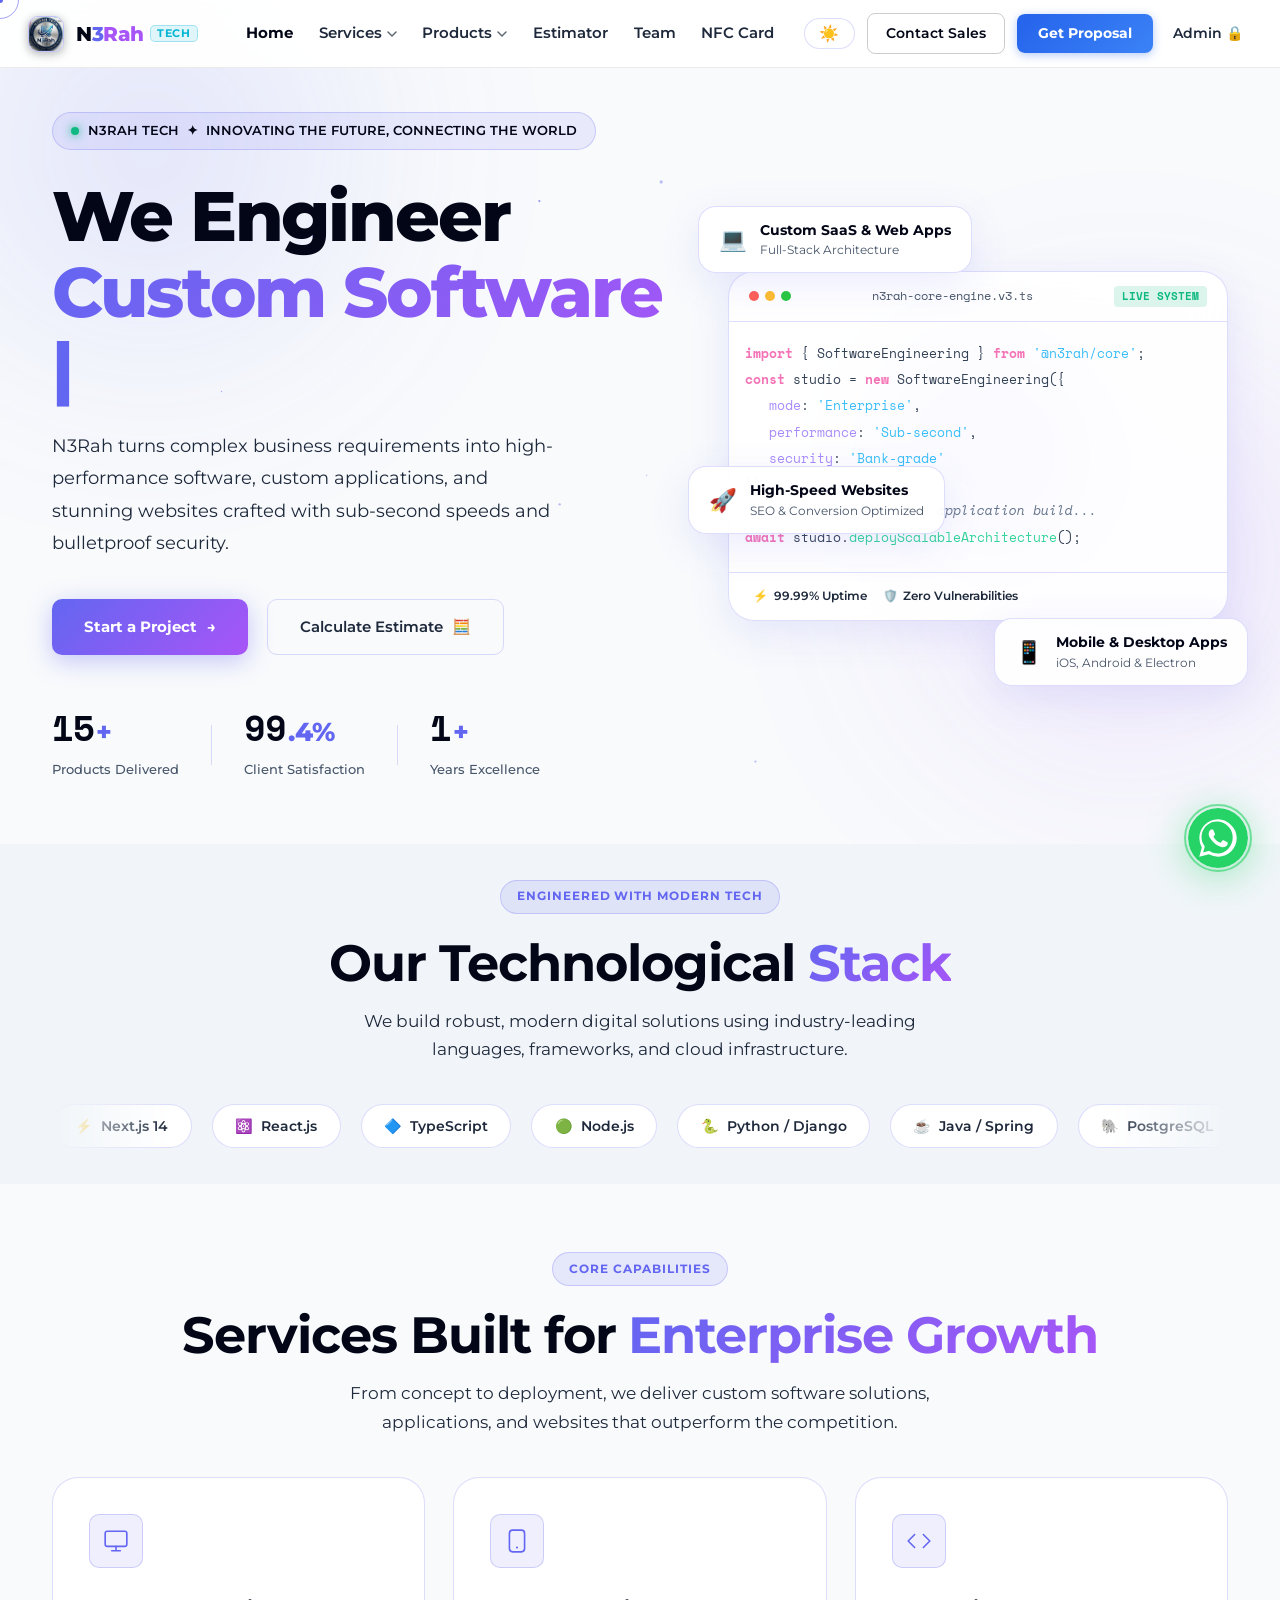
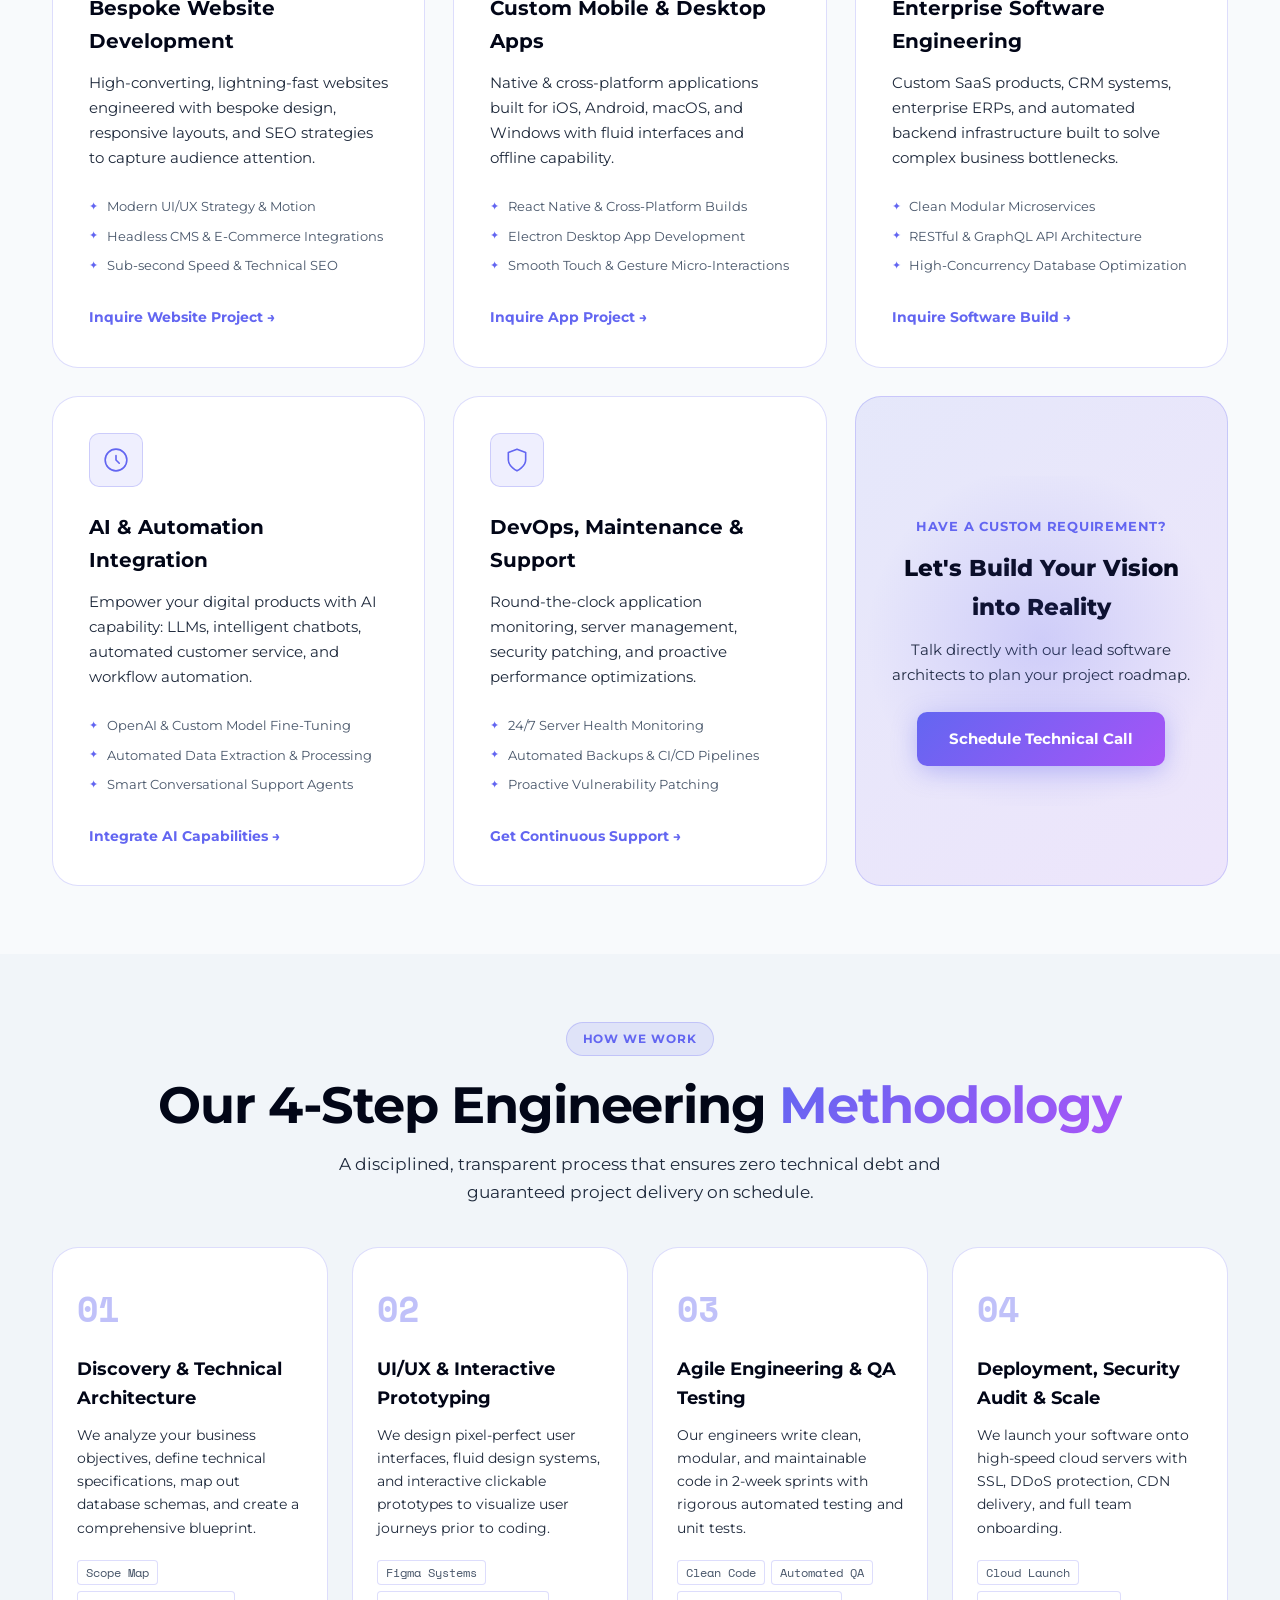
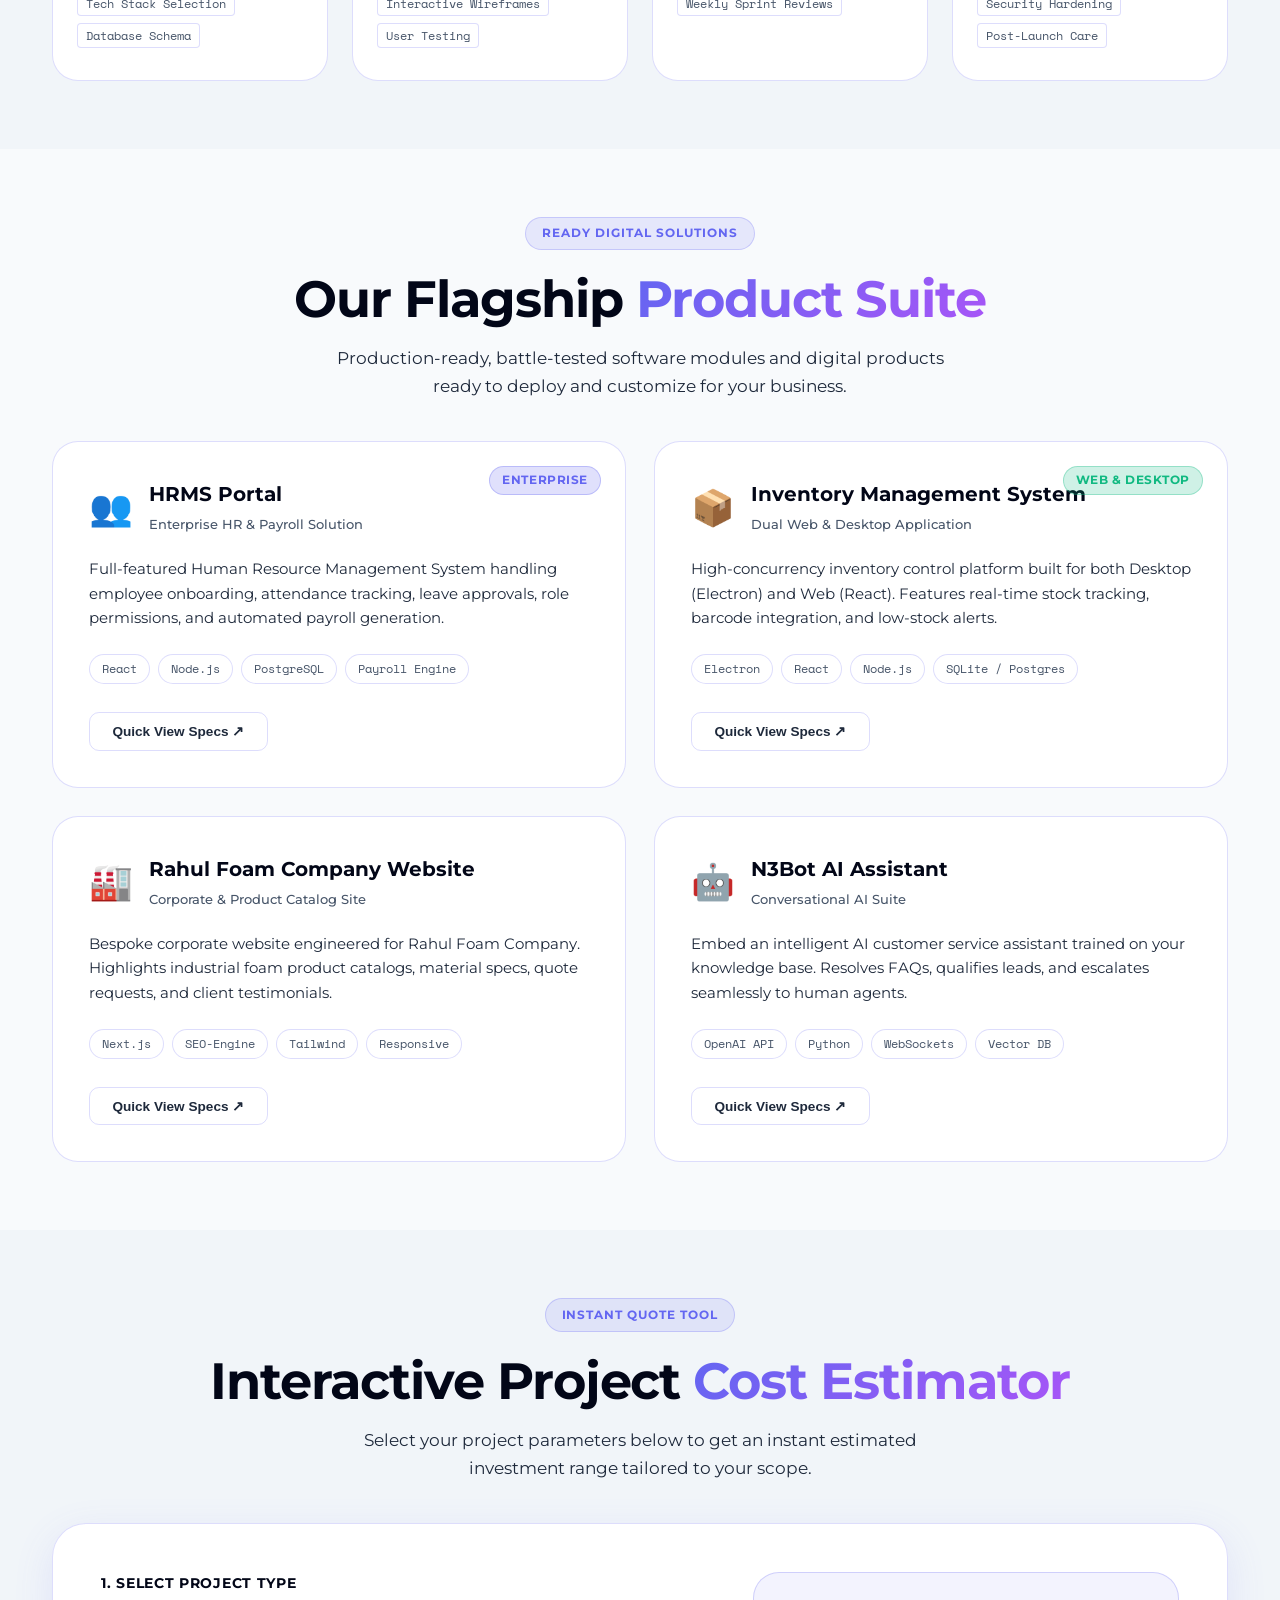
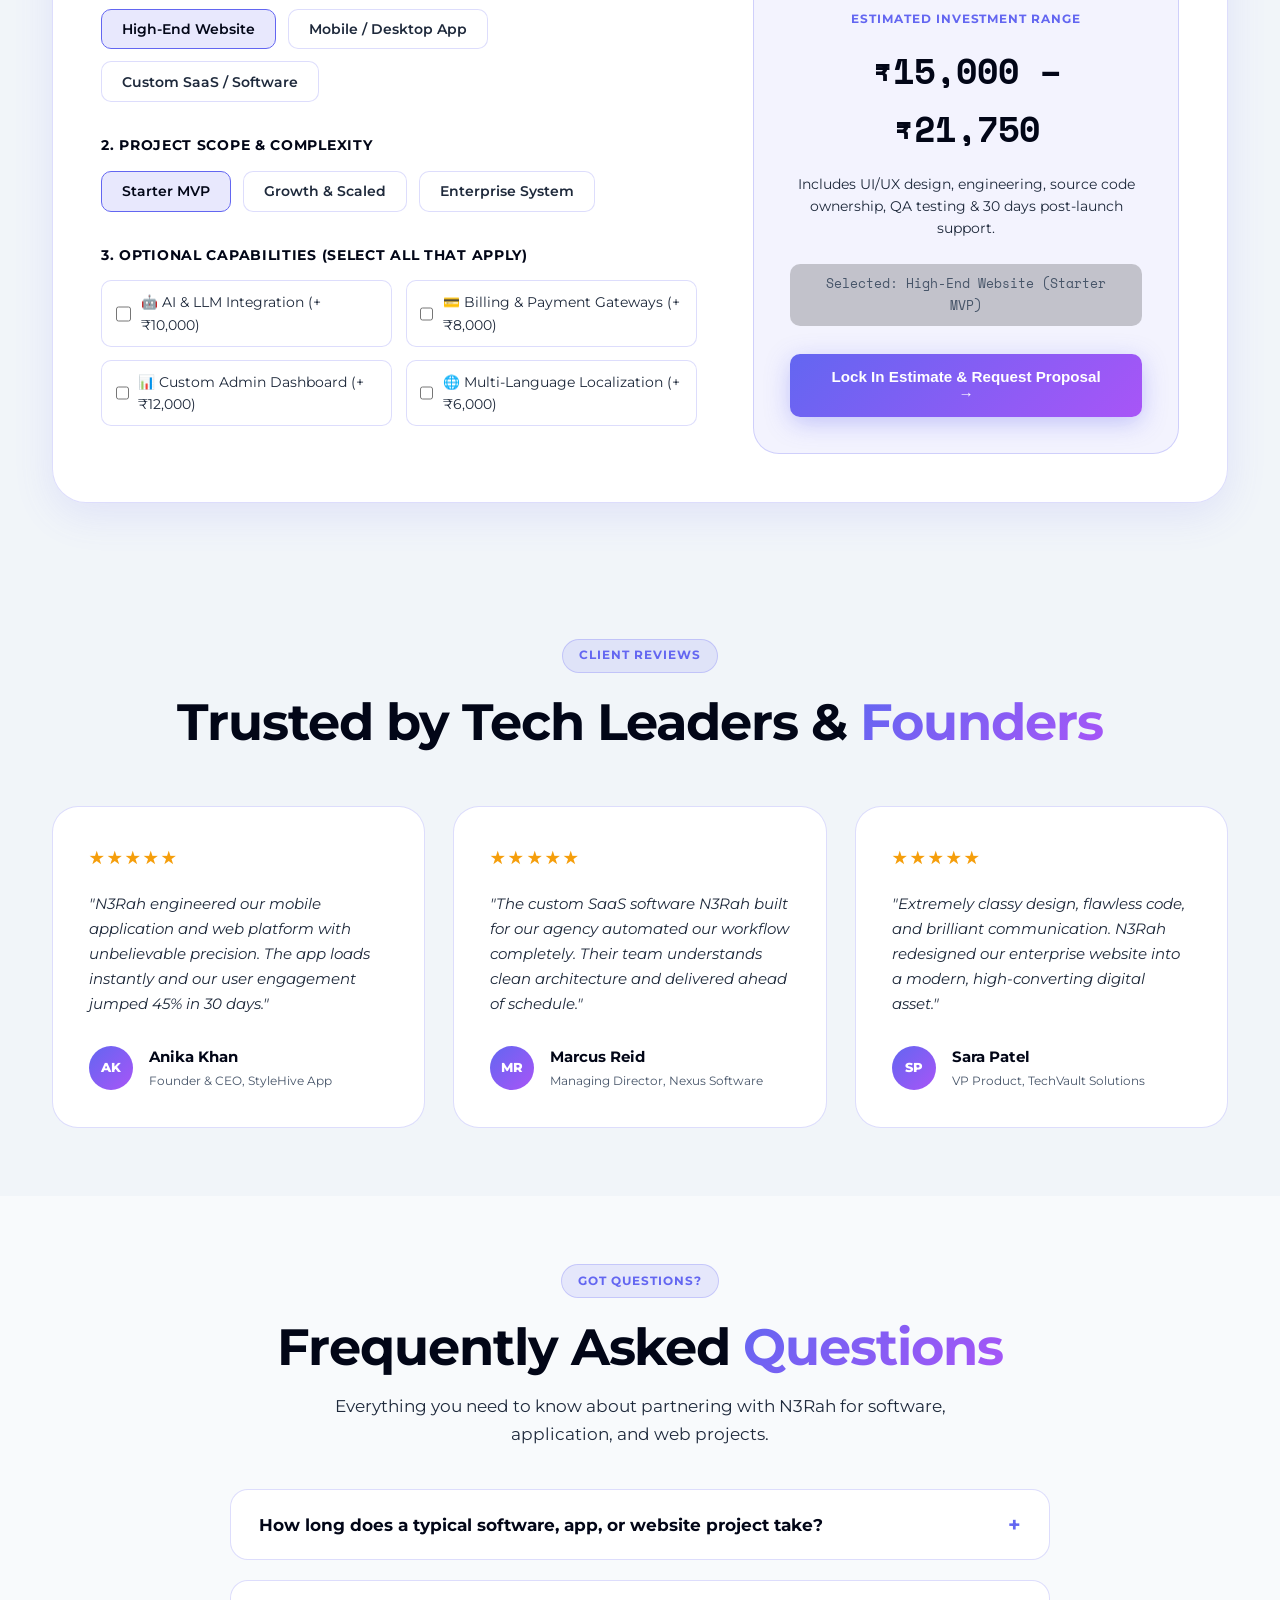
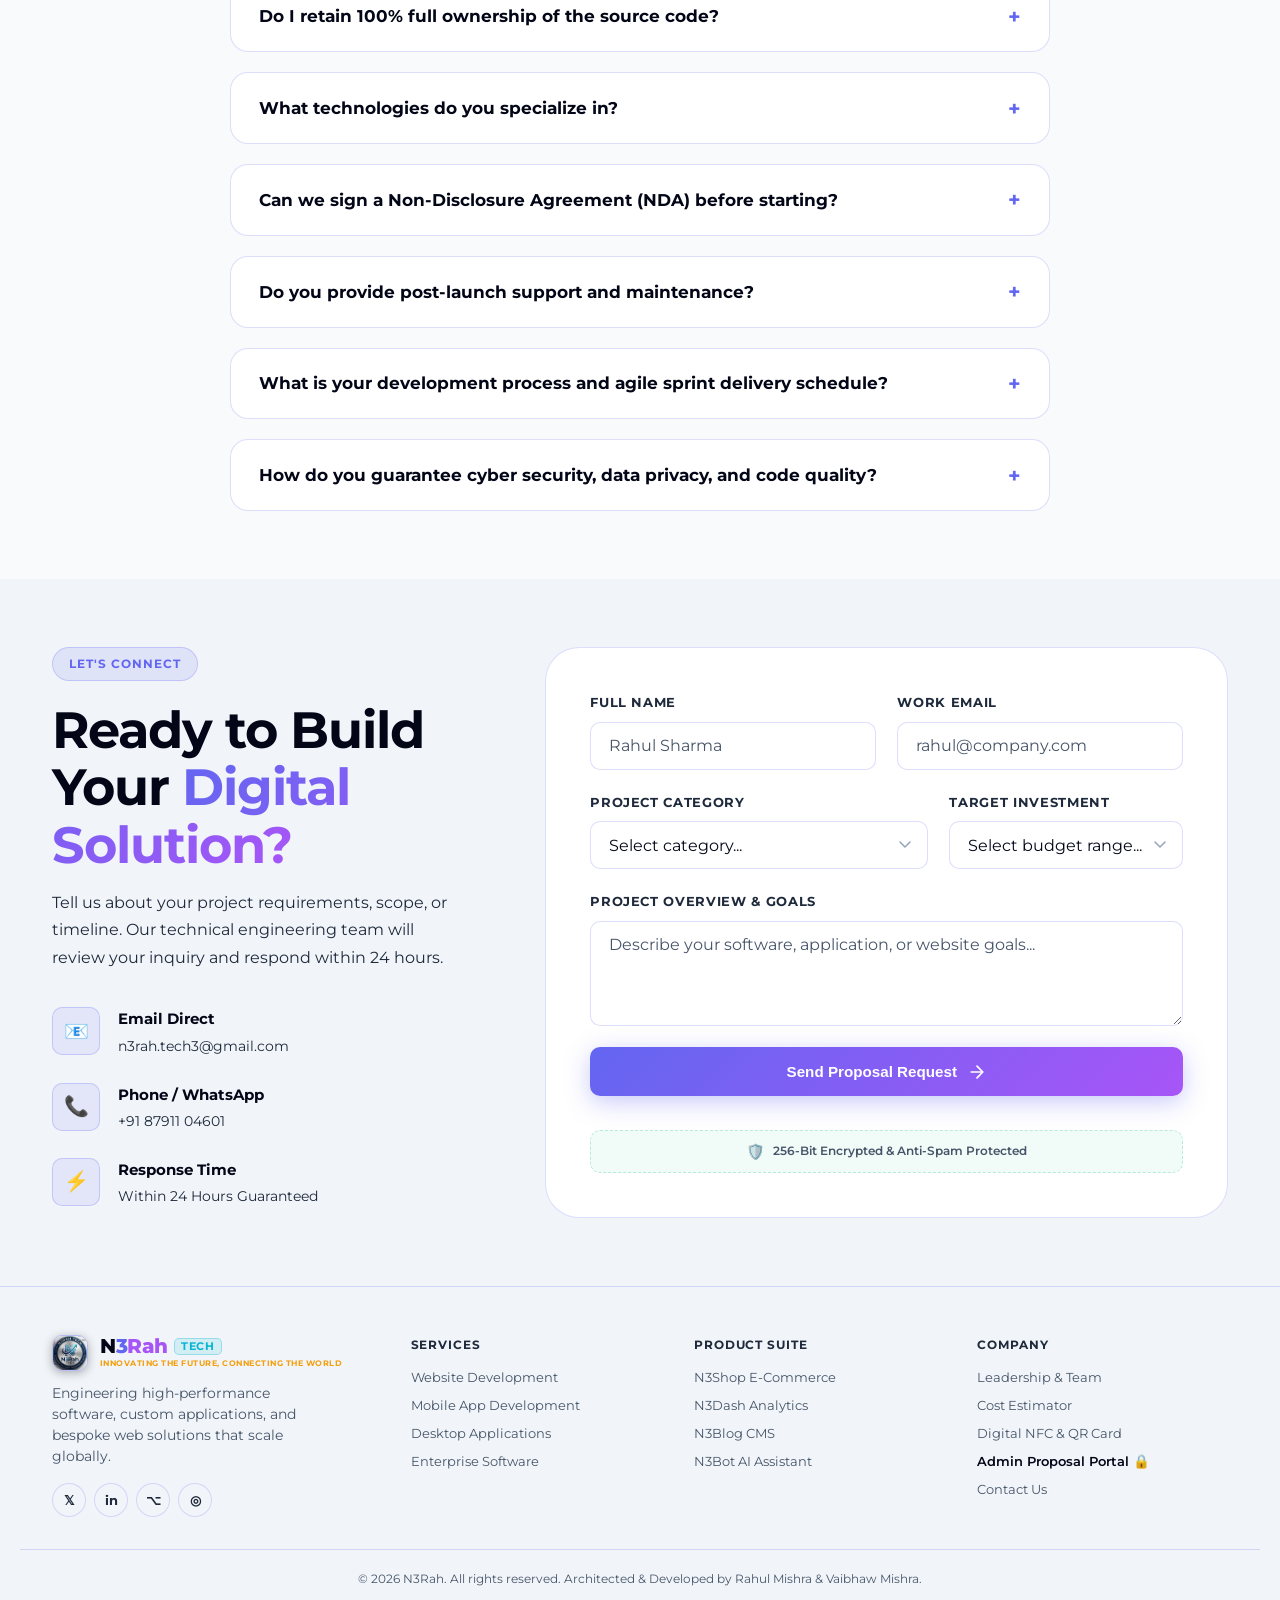
==== commit 3ccfad1a: "seo optimisation" ====
--- a/index.html
+++ b/index.html
@@ -7,39 +7,46 @@
     <meta name="viewport" content="width=device-width, initial-scale=1.0, maximum-scale=5.0" />
 
     <!-- Primary SEO Meta Tags -->
-    <title>N3Rah – Enterprise Software, Custom Applications & Bespoke Web Development</title>
-    <meta name="title" content="N3Rah – Enterprise Software, Custom Applications & Bespoke Web Development" />
+    <title>N3Rah Tech – Enterprise Software, Custom Apps & Bespoke Web Development</title>
+    <meta name="title" content="N3Rah Tech – Enterprise Software, Custom Apps & Bespoke Web Development" />
     <meta name="description"
-        content="N3Rah is a boutique digital engineering studio. We build enterprise software, high-performance web applications, mobile apps, and bespoke digital products with sub-second speeds." />
+        content="N3Rah Tech is a premier digital engineering studio. We build enterprise software, scalable SaaS platforms, high-speed bespoke websites, mobile apps, and AI solutions." />
     <meta name="keywords"
-        content="software development company, custom application development, bespoke web development, mobile app development, enterprise software engineering, SaaS studio, N3Rah" />
-    <meta name="author" content="Rahul Mishra - N3Rah" />
+        content="software development company, custom software engineering, bespoke web development, mobile app development, enterprise SaaS studio, Next.js React developers, AI automation integration, N3Rah Tech, Rahul Mishra" />
+    <meta name="author" content="Rahul Mishra - N3Rah Tech" />
     <meta name="robots" content="index, follow, max-image-preview:large, max-snippet:-1, max-video-preview:-1" />
     <meta name="google-site-verification" content="google3bcdc46d6ee95f5e" />
     <link rel="canonical" href="https://n3rah.vercel.app/" />
     <meta name="theme-color" content="#030712" />
 
-    <!-- Favicon -->
+    <!-- Favicon & Web App Manifest -->
     <link rel="icon" type="image/jpeg" href="assets/logo.jpg" />
     <link rel="apple-touch-icon" href="assets/logo.jpg" />
+    <link rel="manifest" href="site.webmanifest" />
 
     <!-- Open Graph / Facebook / LinkedIn Meta Tags -->
     <meta property="og:type" content="website" />
     <meta property="og:url" content="https://n3rah.vercel.app/" />
-    <meta property="og:site_name" content="N3Rah Studio" />
-    <meta property="og:title" content="N3Rah – Enterprise Software, Custom Applications & Bespoke Web Development" />
+    <meta property="og:site_name" content="N3Rah Tech Studio" />
+    <meta property="og:title" content="N3Rah Tech – Enterprise Software, Custom Apps & Bespoke Web Development" />
     <meta property="og:description"
         content="We engineer high-performance software, custom applications, and bespoke websites built for speed, security, and enterprise growth." />
     <meta property="og:image" content="https://n3rah.vercel.app/assets/og-cover.png" />
+    <meta property="og:image:secure_url" content="https://n3rah.vercel.app/assets/og-cover.png" />
+    <meta property="og:image:type" content="image/jpeg" />
+    <meta property="og:image:width" content="671" />
+    <meta property="og:image:height" content="636" />
+    <meta property="og:image:alt" content="N3Rah Tech - Official Seal & Logo" />
     <meta property="og:locale" content="en_US" />
 
     <!-- Twitter Card Meta Tags -->
     <meta name="twitter:card" content="summary_large_image" />
     <meta name="twitter:url" content="https://n3rah.vercel.app/" />
-    <meta name="twitter:title" content="N3Rah – Enterprise Software, Custom Applications & Bespoke Web Development" />
+    <meta name="twitter:title" content="N3Rah Tech – Enterprise Software, Custom Apps & Bespoke Web Development" />
     <meta name="twitter:description"
         content="We engineer high-performance software, custom applications, and bespoke websites built for speed, security, and enterprise growth." />
     <meta name="twitter:image" content="https://n3rah.vercel.app/assets/og-cover.png" />
+    <meta name="twitter:image:alt" content="N3Rah Tech - Enterprise Software, Custom Apps and Bespoke Web Engineering Studio" />
     <meta name="twitter:creator" content="@N3RahStudio" />
 
     <!-- Fonts & Performance Preconnect -->
@@ -56,20 +63,60 @@
       "@context": "https://schema.org",
       "@graph": [
         {
+          "@type": "WebSite",
+          "@id": "https://n3rah.vercel.app/#website",
+          "url": "https://n3rah.vercel.app/",
+          "name": "N3Rah Tech",
+          "alternateName": ["N3Rah", "N3Rah Tech Studio", "N3Rah Digital Engineering"],
+          "description": "Enterprise Software, Custom Applications & Bespoke Web Development Studio",
+          "publisher": {
+            "@id": "https://n3rah.vercel.app/#organization"
+          },
+          "inLanguage": "en-US"
+        },
+        {
           "@type": "Organization",
           "@id": "https://n3rah.vercel.app/#organization",
           "name": "N3Rah Tech",
+          "alternateName": "N3Rah Studio",
           "url": "https://n3rah.vercel.app/",
-          "logo": "https://n3rah.vercel.app/assets/logo.jpg",
+          "logo": {
+            "@type": "ImageObject",
+            "url": "https://n3rah.vercel.app/assets/logo.jpg",
+            "caption": "N3Rah Tech Logo"
+          },
+          "image": "https://n3rah.vercel.app/assets/og-cover.png",
           "slogan": "Innovating The Future, Connecting The World",
-          "description": "N3Rah Tech is a premier software, application, and web engineering studio.",
-          "founder": ["Rahul Mishra", "Vaibhaw Mishra"],
-          "email": "n3rah.tech3@gmail.com",
-          "telephone": "+918791104601",
+          "description": "N3Rah Tech is a premier software, application, and web engineering studio building mission-critical digital systems.",
+          "founder": [
+            {
+              "@type": "Person",
+              "name": "Rahul Mishra",
+              "jobTitle": "Founder & Lead Software Architect",
+              "url": "https://n3rah.vercel.app/card.html?profile=rahul"
+            },
+            {
+              "@type": "Person",
+              "name": "Vaibhaw Mishra",
+              "jobTitle": "Lead Developer & Co-Founder",
+              "url": "https://n3rah.vercel.app/card.html?profile=vaibhaw"
+            }
+          ],
+          "contactPoint": [
+            {
+              "@type": "ContactPoint",
+              "telephone": "+918791104601",
+              "contactType": "customer service",
+              "email": "n3rah.tech3@gmail.com",
+              "areaServed": "Worldwide",
+              "availableLanguage": ["English", "Hindi"]
+            }
+          ],
           "sameAs": [
             "https://twitter.com/N3RahStudio",
             "https://linkedin.com/company/n3rah",
-            "https://github.com/n3rah"
+            "https://github.com/n3rah",
+            "https://instagram.com/n3rah"
           ]
         },
         {
@@ -77,17 +124,115 @@
           "@id": "https://n3rah.vercel.app/#service",
           "name": "N3Rah Software & Web Development",
           "url": "https://n3rah.vercel.app/",
+          "image": "https://n3rah.vercel.app/assets/og-cover.png",
           "priceRange": "$$$",
           "telephone": "+918791104601",
           "email": "n3rah.tech3@gmail.com",
-          "areaServed": "Worldwide",
-          "knowsAbout": [
-            "Software Development",
-            "Custom Mobile Applications",
-            "Bespoke Web Development",
-            "SaaS Architecture",
-            "AI Integration"
-          ]
+          "areaServed": {
+            "@type": "Place",
+            "name": "Worldwide"
+          },
+          "aggregateRating": {
+            "@type": "AggregateRating",
+            "ratingValue": "4.98",
+            "reviewCount": "24",
+            "bestRating": "5",
+            "worstRating": "1"
+          },
+          "hasOfferCatalog": {
+            "@type": "OfferCatalog",
+            "name": "Software Engineering Services",
+            "itemListElement": [
+              {
+                "@type": "Offer",
+                "itemOffered": {
+                  "@type": "Service",
+                  "name": "Bespoke Website Development",
+                  "description": "High-converting, ultra-fast websites with custom UI/UX, headless CMS, and technical SEO."
+                }
+              },
+              {
+                "@type": "Offer",
+                "itemOffered": {
+                  "@type": "Service",
+                  "name": "Custom Mobile & Desktop Applications",
+                  "description": "Cross-platform mobile apps using React Native and desktop apps using Electron."
+                }
+              },
+              {
+                "@type": "Offer",
+                "itemOffered": {
+                  "@type": "Service",
+                  "name": "Enterprise Software & SaaS Engineering",
+                  "description": "Scalable cloud-native SaaS systems, microservices, and high-concurrency database architecture."
+                }
+              },
+              {
+                "@type": "Offer",
+                "itemOffered": {
+                  "@type": "Service",
+                  "name": "AI & Automation Integration",
+                  "description": "OpenAI, LLM agents, automated workflow pipelines, and conversational AI chatbots."
+                }
+              },
+              {
+                "@type": "Offer",
+                "itemOffered": {
+                  "@type": "Service",
+                  "name": "DevOps, Maintenance & Security Support",
+                  "description": "24/7 server monitoring, automated CI/CD pipelines, SSL, and security patch management."
+                }
+              }
+            ]
+          }
+        },
+        {
+          "@type": "SoftwareApplication",
+          "@id": "https://n3rah.vercel.app/#hrms",
+          "name": "HRMS Portal",
+          "applicationCategory": "BusinessApplication",
+          "operatingSystem": "Web, Cloud",
+          "description": "Full-featured Human Resource Management System handling employee onboarding, biometric attendance, leave approvals, and automated payroll.",
+          "offers": {
+            "@type": "Offer",
+            "price": "Custom",
+            "priceCurrency": "INR"
+          },
+          "author": {
+            "@id": "https://n3rah.vercel.app/#organization"
+          }
+        },
+        {
+          "@type": "SoftwareApplication",
+          "@id": "https://n3rah.vercel.app/#inventory",
+          "name": "Inventory Management System",
+          "applicationCategory": "BusinessApplication",
+          "operatingSystem": "Windows, macOS, Linux, Web",
+          "description": "Dual Desktop (Electron) and Web (React) inventory control system with real-time barcode scanning and low-stock alerts.",
+          "offers": {
+            "@type": "Offer",
+            "price": "Custom",
+            "priceCurrency": "INR"
+          },
+          "author": {
+            "@id": "https://n3rah.vercel.app/#organization"
+          }
+        },
+        {
+          "@type": "SoftwareApplication",
+          "@id": "https://n3rah.vercel.app/#n3bot",
+          "name": "N3Bot AI Assistant",
+          "applicationCategory": "UtilitiesApplication",
+          "operatingSystem": "Web, Cloud",
+          "description": "Intelligent conversational AI customer support agent trained on proprietary knowledge bases with lead qualification.",
+          "offers": {
+            "@type": "Offer",
+            "price": "Custom",
+            "priceCurrency": "INR"
+          },
+          "author": {
+            "@id": "https://n3rah.vercel.app/#organization"
+          }
         },
         {
           "@type": "FAQPage",
@@ -132,6 +277,22 @@
                 "@type": "Answer",
                 "text": "Every project includes 30 days of complimentary post-launch support, monitoring, and bug fixes. We also offer ongoing monthly DevOps and maintenance packages for continuous updates and server health."
               }
+            },
+            {
+              "@type": "Question",
+              "name": "What is your development process and agile sprint delivery schedule?",
+              "acceptedAnswer": {
+                "@type": "Answer",
+                "text": "We work in structured 2-week agile sprints with bi-weekly milestone demonstrations. Clients receive a dedicated project manager, continuous access to staging environments, and weekly progress reviews."
+              }
+            },
+            {
+              "@type": "Question",
+              "name": "How do you guarantee cyber security, data privacy, and code quality?",
+              "acceptedAnswer": {
+                "@type": "Answer",
+                "text": "We follow OWASP Top 10 security guidelines, implement end-to-end HTTPS encryption, rigorous static analysis (linting/type checking), role-based access control (RBAC), and automated unit tests before any production deployment."
+              }
             }
           ]
         }
@@ -178,7 +339,8 @@
                         <a href="#services" class="nav-link" data-section="services">
                             <span>Services</span>
                             <svg class="dropdown-chevron" width="10" height="6" viewBox="0 0 10 6" fill="none">
-                                <path d="M1 1L5 5L9 1" stroke="currentColor" stroke-width="1.5" stroke-linecap="round" stroke-linejoin="round"/>
+                                <path d="M1 1L5 5L9 1" stroke="currentColor" stroke-width="1.5" stroke-linecap="round"
+                                    stroke-linejoin="round" />
                             </svg>
                         </a>
                         <div class="nav-dropdown-menu">
@@ -218,7 +380,8 @@
                         <a href="#products" class="nav-link" data-section="products">
                             <span>Products</span>
                             <svg class="dropdown-chevron" width="10" height="6" viewBox="0 0 10 6" fill="none">
-                                <path d="M1 1L5 5L9 1" stroke="currentColor" stroke-width="1.5" stroke-linecap="round" stroke-linejoin="round"/>
+                                <path d="M1 1L5 5L9 1" stroke="currentColor" stroke-width="1.5" stroke-linecap="round"
+                                    stroke-linejoin="round" />
                             </svg>
                         </a>
                         <div class="nav-dropdown-menu">
@@ -252,12 +415,14 @@
                 </div>
 
                 <div class="nav-actions-right">
-                    <button class="theme-toggle" id="themeToggle" aria-label="Toggle Theme Dark or Light" title="Toggle theme">
+                    <button class="theme-toggle" id="themeToggle" aria-label="Toggle Theme Dark or Light"
+                        title="Toggle theme">
                         <span class="theme-icon theme-icon-dark">🌙</span>
                         <span class="theme-icon theme-icon-light">☀️</span>
                     </button>
                     <a href="#contact" class="btn-nav-outline" aria-label="Contact Sales">Contact Sales</a>
-                    <a href="#estimator" class="btn-nav-primary" aria-label="Request Technical Proposal">Get Proposal</a>
+                    <a href="#estimator" class="btn-nav-primary" aria-label="Request Technical Proposal">Get
+                        Proposal</a>
                     <a href="admin.html" class="btn-nav-signin" aria-label="Admin Proposal Portal">Admin 🔒</a>
                 </div>
             </nav>
@@ -921,6 +1086,26 @@
                         </div>
                     </div>
 
+                    <div class="faq-item reveal">
+                        <button class="faq-question" aria-expanded="false">
+                            <span>What is your development process and agile sprint delivery schedule?</span>
+                            <span class="faq-icon" aria-hidden="true">+</span>
+                        </button>
+                        <div class="faq-answer">
+                            <p>We work in structured 2-week agile sprints with bi-weekly milestone demonstrations. Clients receive a dedicated project manager, continuous access to staging environments, and weekly progress reviews.</p>
+                        </div>
+                    </div>
+
+                    <div class="faq-item reveal">
+                        <button class="faq-question" aria-expanded="false">
+                            <span>How do you guarantee cyber security, data privacy, and code quality?</span>
+                            <span class="faq-icon" aria-hidden="true">+</span>
+                        </button>
+                        <div class="faq-answer">
+                            <p>We follow OWASP Top 10 security guidelines, implement end-to-end HTTPS encryption, rigorous static analysis (linting/type checking), role-based access control (RBAC), and automated unit tests before any production deployment.</p>
+                        </div>
+                    </div>
+
                 </div>
             </div>
         </section>
@@ -1081,7 +1266,8 @@
                     <a href="team.html">Leadership & Team</a>
                     <a href="#estimator">Cost Estimator</a>
                     <a href="card.html">Digital NFC & QR Card</a>
-                    <a href="admin.html" style="color: var(--accent-light); font-weight: 600;">Admin Proposal Portal 🔒</a>
+                    <a href="admin.html" style="color: var(--accent-light); font-weight: 600;">Admin Proposal Portal
+                        🔒</a>
                     <a href="#contact">Contact Us</a>
                 </div>
             </div>
--- a/styles.css
+++ b/styles.css
@@ -7,72 +7,90 @@
 @import url('https://fonts.googleapis.com/css2?family=Montserrat:ital,wght@0,300;0,400;0,500;0,600;0,700;0,800;0,900;1,400;1,600;1,700&family=Outfit:wght@400;500;600;700;800;900&family=Plus+Jakarta+Sans:ital,wght@0,400;0,500;0,600;0,700;0,800;1,400&family=Space+Mono:wght@400;700&display=swap');
 
 :root {
-  --bg-deep:       #030712;
-  --bg-main:       #0b0f19;
-  --bg-card:       rgba(255, 255, 255, 0.05);
+  --bg-deep: #030712;
+  --bg-main: #0b0f19;
+  --bg-card: rgba(255, 255, 255, 0.05);
   --bg-card-hover: rgba(255, 255, 255, 0.08);
-  --border:        rgba(255, 255, 255, 0.14);
-  --border-glow:   rgba(99, 102, 241, 0.5);
-
-  --accent:        #6366f1;   /* Indigo primary */
-  --accent2:       #a855f7;   /* Purple accent */
-  --accent3:       #06b6d4;   /* Cyan highlight */
-  --accent-gold:   #f59e0b;   /* Amber gold hint */
-  --green:         #10b981;
-
-  --text-primary:  #ffffff;
-  --text-secondary:#cbd5e1;
-  --text-muted:    #94a3b8;
-
-  --gradient:      linear-gradient(135deg, var(--accent), var(--accent2));
+  --border: rgba(255, 255, 255, 0.14);
+  --border-glow: rgba(99, 102, 241, 0.5);
+
+  --accent: #6366f1;
+  /* Indigo primary */
+  --accent2: #a855f7;
+  /* Purple accent */
+  --accent3: #06b6d4;
+  /* Cyan highlight */
+  --accent-gold: #f59e0b;
+  /* Amber gold hint */
+  --green: #10b981;
+
+  --text-primary: #ffffff;
+  --text-secondary: #cbd5e1;
+  --text-muted: #94a3b8;
+
+  --gradient: linear-gradient(135deg, var(--accent), var(--accent2));
   --gradient-gold: linear-gradient(135deg, #f59e0b, #ec4899);
-  --gradient-glow: linear-gradient(135deg, rgba(99,102,241,0.5), rgba(168,85,247,0.5));
+  --gradient-glow: linear-gradient(135deg, rgba(99, 102, 241, 0.5), rgba(168, 85, 247, 0.5));
 
   --radius-sm: 10px;
   --radius-md: 18px;
   --radius-lg: 26px;
   --radius-xl: 34px;
 
-  --shadow-sm:   0 4px 16px rgba(0,0,0,0.35);
-  --shadow-md:   0 12px 40px rgba(0,0,0,0.5);
-  --shadow-glow: 0 0 50px rgba(99,102,241,0.25);
-
-  --transition:  0.35s cubic-bezier(0.16, 1, 0.3, 1);
-  --font:        'Montserrat', 'Plus Jakarta Sans', sans-serif;
-  --font-title:  'Montserrat', 'Outfit', sans-serif;
-  --font-mono:   'Space Mono', monospace;
+  --shadow-sm: 0 4px 16px rgba(0, 0, 0, 0.35);
+  --shadow-md: 0 12px 40px rgba(0, 0, 0, 0.5);
+  --shadow-glow: 0 0 50px rgba(99, 102, 241, 0.25);
+
+  --transition: 0.35s cubic-bezier(0.16, 1, 0.3, 1);
+  --font: 'Montserrat', 'Plus Jakarta Sans', sans-serif;
+  --font-title: 'Montserrat', 'Outfit', sans-serif;
+  --font-mono: 'Space Mono', monospace;
 }
 
 /* ---------- LIGHT THEME OVERRIDES ---------- */
 body.light {
-  --bg-deep:       #f8fafc;
-  --bg-main:       #f1f5f9;
-  --bg-card:       rgba(255, 255, 255, 0.95);
+  --bg-deep: #f8fafc;
+  --bg-main: #f1f5f9;
+  --bg-card: rgba(255, 255, 255, 0.95);
   --bg-card-hover: rgba(255, 255, 255, 1);
-  --border:        rgba(99, 102, 241, 0.22);
-  --border-glow:   rgba(99, 102, 241, 0.45);
-
-  --text-primary:  #020617;
-  --text-secondary:#1e293b;
-  --text-muted:    #475569;
-
-  --shadow-sm:  0 4px 16px rgba(99,102,241,0.08);
-  --shadow-md:  0 12px 40px rgba(99,102,241,0.12);
-  --shadow-glow:0 0 50px rgba(99,102,241,0.15);
+  --border: rgba(99, 102, 241, 0.22);
+  --border-glow: rgba(99, 102, 241, 0.45);
+
+  --text-primary: #020617;
+  --text-secondary: #1e293b;
+  --text-muted: #475569;
+
+  --shadow-sm: 0 4px 16px rgba(99, 102, 241, 0.08);
+  --shadow-md: 0 12px 40px rgba(99, 102, 241, 0.12);
+  --shadow-glow: 0 0 50px rgba(99, 102, 241, 0.15);
 }
 
 /* ---------- RESET & BASE ---------- */
-*, *::before, *::after { margin: 0; padding: 0; box-sizing: border-box; }
+*,
+*::before,
+*::after {
+  margin: 0;
+  padding: 0;
+  box-sizing: border-box;
+}
 
 html {
   scroll-behavior: smooth;
   font-size: 16px;
 }
 
-*, *::before, *::after {
+*,
+*::before,
+*::after {
   transition: background-color 0.4s ease, border-color 0.4s ease, color 0.3s ease, box-shadow 0.4s ease;
 }
-.reveal, .cursor-dot, .cursor-ring, .tech-marquee-content { transition-duration: unset !important; }
+
+.reveal,
+.cursor-dot,
+.cursor-ring,
+.tech-marquee-content {
+  transition-duration: unset !important;
+}
 
 body {
   font-family: var(--font);
@@ -83,9 +101,19 @@
   cursor: none;
 }
 
-a { color: inherit; text-decoration: none; }
-img { max-width: 100%; display: block; }
-ul { list-style: none; }
+a {
+  color: inherit;
+  text-decoration: none;
+}
+
+img {
+  max-width: 100%;
+  display: block;
+}
+
+ul {
+  list-style: none;
+}
 
 /* ---------- AMBIENT GLOW BACKGROUNDS ---------- */
 #particles {
@@ -94,6 +122,7 @@
   z-index: 0;
   pointer-events: none;
 }
+
 .ambient-glow {
   position: fixed;
   width: 500px;
@@ -104,20 +133,26 @@
   filter: blur(120px);
   opacity: 0.18;
 }
+
 .bg-glow-1 {
   top: -100px;
   left: -100px;
   background: radial-gradient(circle, var(--accent) 0%, transparent 70%);
 }
+
 .bg-glow-2 {
   bottom: 10%;
   right: -100px;
   background: radial-gradient(circle, var(--accent2) 0%, transparent 70%);
 }
-body.light .ambient-glow { opacity: 0.25; }
+
+body.light .ambient-glow {
+  opacity: 0.25;
+}
 
 /* ---------- CUSTOM CURSOR ---------- */
-.cursor-dot, .cursor-ring {
+.cursor-dot,
+.cursor-ring {
   position: fixed;
   border-radius: 50%;
   pointer-events: none;
@@ -125,17 +160,24 @@
   transform: translate(-50%, -50%);
   transition: opacity 0.3s;
 }
+
 .cursor-dot {
-  width: 6px; height: 6px;
+  width: 6px;
+  height: 6px;
   background: var(--accent);
 }
+
 .cursor-ring {
-  width: 38px; height: 38px;
-  border: 1.5px solid rgba(99,102,241,0.6);
+  width: 38px;
+  height: 38px;
+  border: 1.5px solid rgba(99, 102, 241, 0.6);
   transition: transform 0.12s ease, width 0.3s, height 0.3s;
 }
+
 body:not(:hover) .cursor-dot,
-body:not(:hover) .cursor-ring { opacity: 0; }
+body:not(:hover) .cursor-ring {
+  opacity: 0;
+}
 
 /* ---------- CONTAINER ---------- */
 .container {
@@ -187,6 +229,7 @@
   text-decoration: none;
   flex-shrink: 0;
 }
+
 .nav-logo-img {
   width: 36px;
   height: 36px;
@@ -196,9 +239,11 @@
   box-shadow: 0 2px 10px rgba(0, 0, 0, 0.3);
   transition: transform 0.25s ease;
 }
+
 .nav-logo:hover .nav-logo-img {
   transform: scale(1.06);
 }
+
 .logo-name-row {
   font-family: var(--font-title);
   font-size: 1.25rem;
@@ -208,9 +253,19 @@
   align-items: center;
   letter-spacing: -0.4px;
 }
-.logo-n   { color: var(--text-primary); }
-.logo-3   { color: var(--accent); }
-.logo-rah { color: var(--accent2); }
+
+.logo-n {
+  color: var(--text-primary);
+}
+
+.logo-3 {
+  color: var(--accent);
+}
+
+.logo-rah {
+  color: var(--accent2);
+}
+
 .logo-tech {
   font-family: var(--font-title);
   font-size: 0.7rem;
@@ -448,6 +503,7 @@
   cursor: pointer;
   padding: 4px;
 }
+
 .hamburger span {
   display: block;
   width: 22px;
@@ -459,7 +515,12 @@
 }
 
 /* ---------- SECTION COMMONS ---------- */
-.section { padding: 4.25rem 0; position: relative; z-index: 1; }
+.section {
+  padding: 4.25rem 0;
+  position: relative;
+  z-index: 1;
+}
+
 .section-header {
   display: flex;
   flex-direction: column;
@@ -467,6 +528,7 @@
   text-align: center;
   margin-bottom: 2.5rem;
 }
+
 .section-header .section-tag,
 .section-header .section-title,
 .section-header .section-sub,
@@ -476,12 +538,13 @@
   margin-left: auto !important;
   margin-right: auto !important;
 }
+
 .section-tag {
   display: inline-block;
   padding: 0.35rem 1rem;
   border-radius: 100px;
-  background: rgba(99,102,241,0.12);
-  border: 1px solid rgba(99,102,241,0.25);
+  background: rgba(99, 102, 241, 0.12);
+  border: 1px solid rgba(99, 102, 241, 0.25);
   color: var(--accent);
   font-size: 0.78rem;
   font-weight: 700;
@@ -489,6 +552,7 @@
   text-transform: uppercase;
   margin-bottom: 1.25rem;
 }
+
 .section-title {
   font-family: var(--font-title);
   font-size: clamp(2.2rem, 4.5vw, 3.2rem);
@@ -497,6 +561,7 @@
   margin-bottom: 1rem;
   letter-spacing: -0.02em;
 }
+
 .section-sub {
   max-width: 620px;
   margin: 0 auto;
@@ -504,15 +569,18 @@
   font-size: 1.05rem;
   line-height: 1.7;
 }
+
 .gradient-text {
   background: var(--gradient);
   -webkit-background-clip: text;
   -webkit-text-fill-color: transparent;
   background-clip: text;
 }
+
 .text-center {
   text-align: center !important;
 }
+
 .text-center .section-sub,
 .text-center .hero-sub,
 .text-center .section-tag,
@@ -525,6 +593,7 @@
 .cta-section {
   text-align: center !important;
 }
+
 .cta-section .container {
   display: flex !important;
   flex-direction: column !important;
@@ -550,7 +619,11 @@
   position: relative;
   overflow: hidden;
 }
-.btn-primary:hover { transform: translateY(-2px); box-shadow: 0 10px 35px rgba(99, 102, 241, 0.5); }
+
+.btn-primary:hover {
+  transform: translateY(-2px);
+  box-shadow: 0 10px 35px rgba(99, 102, 241, 0.5);
+}
 
 .btn-ghost {
   display: inline-flex;
@@ -566,7 +639,12 @@
   cursor: none;
   transition: border-color var(--transition), color var(--transition), background var(--transition);
 }
-.btn-ghost:hover { border-color: var(--accent); color: var(--text-primary); background: rgba(99,102,241,0.08); }
+
+.btn-ghost:hover {
+  border-color: var(--accent);
+  color: var(--text-primary);
+  background: rgba(99, 102, 241, 0.08);
+}
 
 .btn-outline {
   display: inline-flex;
@@ -582,12 +660,17 @@
   cursor: none;
   transition: border-color var(--transition), color var(--transition), background var(--transition);
 }
+
 .btn-outline:hover {
   border-color: var(--accent);
   color: var(--text-primary);
-  background: rgba(99,102,241,0.12);
-}
-.btn-full { width: 100%; justify-content: center; }
+  background: rgba(99, 102, 241, 0.12);
+}
+
+.btn-full {
+  width: 100%;
+  justify-content: center;
+}
 
 /* ---------- REVEAL ANIMATION ---------- */
 .reveal {
@@ -595,6 +678,7 @@
   transform: translateY(35px);
   transition: opacity 0.7s cubic-bezier(0.16, 1, 0.3, 1), transform 0.7s cubic-bezier(0.16, 1, 0.3, 1);
 }
+
 .reveal.visible {
   opacity: 1;
   transform: translateY(0);
@@ -616,7 +700,10 @@
   z-index: 1;
 }
 
-.hero-content { flex: 1.1; max-width: 620px; }
+.hero-content {
+  flex: 1.1;
+  max-width: 620px;
+}
 
 .hero-badge {
   display: inline-flex;
@@ -624,21 +711,34 @@
   gap: 0.6rem;
   padding: 0.45rem 1.1rem;
   border-radius: 100px;
-  background: rgba(99,102,241,0.1);
-  border: 1px solid rgba(99,102,241,0.25);
+  background: rgba(99, 102, 241, 0.1);
+  border: 1px solid rgba(99, 102, 241, 0.25);
   color: var(--text-primary);
   font-size: 0.82rem;
   font-weight: 600;
   margin-bottom: 1.75rem;
 }
+
 .pulse-dot {
-  width: 8px; height: 8px;
+  width: 8px;
+  height: 8px;
   border-radius: 50%;
   background: var(--green);
   box-shadow: 0 0 10px var(--green);
   animation: pulseGreen 2s infinite;
 }
-@keyframes pulseGreen { 0%, 100% { opacity: 1; } 50% { opacity: 0.4; } }
+
+@keyframes pulseGreen {
+
+  0%,
+  100% {
+    opacity: 1;
+  }
+
+  50% {
+    opacity: 0.4;
+  }
+}
 
 .hero-title {
   font-family: var(--font-title);
@@ -648,6 +748,7 @@
   letter-spacing: -0.03em;
   margin-bottom: 1.5rem;
 }
+
 .typed-wrapper {
   display: inline-block;
   background: var(--gradient);
@@ -656,11 +757,17 @@
   background-clip: text;
   min-height: 1.2em;
 }
+
 .typed-cursor {
   -webkit-text-fill-color: var(--accent);
   animation: blink 0.9s step-end infinite;
 }
-@keyframes blink { 50% { opacity: 0; } }
+
+@keyframes blink {
+  50% {
+    opacity: 0;
+  }
+}
 
 .hero-sub {
   font-size: 1.15rem;
@@ -669,7 +776,13 @@
   margin-bottom: 2.5rem;
   line-height: 1.75;
 }
-.hero-actions { display: flex; gap: 1.2rem; flex-wrap: wrap; margin-bottom: 3.5rem; }
+
+.hero-actions {
+  display: flex;
+  gap: 1.2rem;
+  flex-wrap: wrap;
+  margin-bottom: 3.5rem;
+}
 
 .hero-stats {
   display: flex;
@@ -677,8 +790,17 @@
   gap: 2rem;
   flex-wrap: wrap;
 }
-.stat { display: flex; flex-direction: column; }
-.stat-top { display: flex; align-items: baseline; }
+
+.stat {
+  display: flex;
+  flex-direction: column;
+}
+
+.stat-top {
+  display: flex;
+  align-items: baseline;
+}
+
 .stat-num {
   font-size: 2.2rem;
   font-weight: 800;
@@ -686,8 +808,21 @@
   color: var(--text-primary);
   line-height: 1;
 }
-.stat-plus { color: var(--accent); font-weight: 800; font-size: 1.6rem; margin-left: 2px; }
-.stat-label { font-size: 0.8rem; color: var(--text-muted); margin-top: 0.35rem; font-weight: 500; }
+
+.stat-plus {
+  color: var(--accent);
+  font-weight: 800;
+  font-size: 1.6rem;
+  margin-left: 2px;
+}
+
+.stat-label {
+  font-size: 0.8rem;
+  color: var(--text-muted);
+  margin-top: 0.35rem;
+  font-weight: 500;
+}
+
 .stat-divider {
   width: 1px;
   height: 40px;
@@ -705,16 +840,28 @@
   justify-content: center;
   perspective: 1000px;
 }
+
 .hero-glow {
   position: absolute;
-  width: 320px; height: 320px;
-  background: radial-gradient(circle, rgba(99,102,241,0.35) 0%, transparent 70%);
+  width: 320px;
+  height: 320px;
+  background: radial-gradient(circle, rgba(99, 102, 241, 0.35) 0%, transparent 70%);
   border-radius: 50%;
   animation: pulseGlow 5s ease-in-out infinite;
 }
+
 @keyframes pulseGlow {
-  0%, 100% { transform: scale(1); opacity: 0.7; }
-  50% { transform: scale(1.15); opacity: 1; }
+
+  0%,
+  100% {
+    transform: scale(1);
+    opacity: 0.7;
+  }
+
+  50% {
+    transform: scale(1.15);
+    opacity: 1;
+  }
 }
 
 .hero-card-window {
@@ -730,27 +877,54 @@
   z-index: 2;
   transform-style: preserve-3d;
 }
-body.light .hero-card-window { background: rgba(255, 255, 255, 0.9); }
+
+body.light .hero-card-window {
+  background: rgba(255, 255, 255, 0.9);
+}
 
 .window-header {
   display: flex;
   align-items: center;
   justify-content: space-between;
   padding: 0.85rem 1.25rem;
-  background: rgba(255,255,255,0.03);
+  background: rgba(255, 255, 255, 0.03);
   border-bottom: 1px solid var(--border);
 }
-.window-dots { display: flex; gap: 6px; }
-.dot { width: 10px; height: 10px; border-radius: 50%; }
-.dot.red { background: #ff5f56; }
-.dot.yellow { background: #ffbd2e; }
-.dot.green { background: #27c93f; }
-.window-title { font-family: var(--font-mono); font-size: 0.78rem; color: var(--text-muted); }
+
+.window-dots {
+  display: flex;
+  gap: 6px;
+}
+
+.dot {
+  width: 10px;
+  height: 10px;
+  border-radius: 50%;
+}
+
+.dot.red {
+  background: #ff5f56;
+}
+
+.dot.yellow {
+  background: #ffbd2e;
+}
+
+.dot.green {
+  background: #27c93f;
+}
+
+.window-title {
+  font-family: var(--font-mono);
+  font-size: 0.78rem;
+  color: var(--text-muted);
+}
+
 .window-status {
   font-family: var(--font-mono);
   font-size: 0.68rem;
   color: var(--green);
-  background: rgba(16,185,129,0.15);
+  background: rgba(16, 185, 129, 0.15);
   padding: 2px 8px;
   border-radius: 4px;
   font-weight: 700;
@@ -765,23 +939,49 @@
   overflow-x: auto;
   word-break: break-word;
 }
-body.light .window-body { color: #334155; }
-
-.code-line { margin-bottom: 0.2rem; }
-.code-line.indent { padding-left: 1.5rem; }
-.c-keyword { color: #f472b6; font-weight: 700; }
-.c-string  { color: #38bdf8; }
-.c-prop    { color: #a78bfa; }
-.c-func    { color: #34d399; }
-.c-comment { color: #64748b; font-style: italic; }
+
+body.light .window-body {
+  color: #334155;
+}
+
+.code-line {
+  margin-bottom: 0.2rem;
+}
+
+.code-line.indent {
+  padding-left: 1.5rem;
+}
+
+.c-keyword {
+  color: #f472b6;
+  font-weight: 700;
+}
+
+.c-string {
+  color: #38bdf8;
+}
+
+.c-prop {
+  color: #a78bfa;
+}
+
+.c-func {
+  color: #34d399;
+}
+
+.c-comment {
+  color: #64748b;
+  font-style: italic;
+}
 
 .window-footer {
   padding: 0.85rem 1.5rem;
-  background: rgba(255,255,255,0.02);
+  background: rgba(255, 255, 255, 0.02);
   border-top: 1px solid var(--border);
   display: flex;
   gap: 1rem;
 }
+
 .metric-badge {
   font-size: 0.75rem;
   font-weight: 600;
@@ -807,17 +1007,58 @@
   z-index: 3;
   animation: floatCard 5s ease-in-out infinite;
 }
-body.light .floating-card { background: rgba(255,255,255,0.92); }
-.fc-icon { font-size: 1.4rem; }
-.fc-text { display: flex; flex-direction: column; }
-.fc-text strong { font-size: 0.85rem; font-weight: 700; }
-.fc-text span { font-size: 0.72rem; color: var(--text-muted); }
-.fc1 { top: -20px; left: -30px; animation-delay: 0s; }
-.fc2 { bottom: -20px; right: -20px; animation-delay: 1.8s; }
-.fc3 { bottom: 30%; left: -40px; animation-delay: 0.9s; }
+
+body.light .floating-card {
+  background: rgba(255, 255, 255, 0.92);
+}
+
+.fc-icon {
+  font-size: 1.4rem;
+}
+
+.fc-text {
+  display: flex;
+  flex-direction: column;
+}
+
+.fc-text strong {
+  font-size: 0.85rem;
+  font-weight: 700;
+}
+
+.fc-text span {
+  font-size: 0.72rem;
+  color: var(--text-muted);
+}
+
+.fc1 {
+  top: -20px;
+  left: -30px;
+  animation-delay: 0s;
+}
+
+.fc2 {
+  bottom: -20px;
+  right: -20px;
+  animation-delay: 1.8s;
+}
+
+.fc3 {
+  bottom: 30%;
+  left: -40px;
+  animation-delay: 0.9s;
+}
+
 @keyframes floatCard {
-  0%, 100% { transform: translateY(0px); }
-  50% { transform: translateY(-12px); }
+
+  0%,
+  100% {
+    transform: translateY(0px);
+  }
+
+  50% {
+    transform: translateY(-12px);
+  }
 }
 
 /* =========================================
@@ -828,6 +1069,7 @@
   padding: 2.25rem 0;
   border-y: 1px solid var(--border);
 }
+
 .tech-marquee-wrapper {
   overflow: hidden;
   white-space: nowrap;
@@ -835,18 +1077,27 @@
   mask-image: linear-gradient(90deg, transparent 0%, #000 10%, #000 90%, transparent 100%);
   -webkit-mask-image: linear-gradient(90deg, transparent 0%, #000 10%, #000 90%, transparent 100%);
 }
+
 .tech-marquee-content {
   display: inline-flex;
   gap: 1.25rem;
   animation: marquee 30s linear infinite;
 }
+
 .tech-marquee-wrapper:hover .tech-marquee-content {
   animation-play-state: paused;
 }
+
 @keyframes marquee {
-  0%   { transform: translateX(0); }
-  100% { transform: translateX(-50%); }
-}
+  0% {
+    transform: translateX(0);
+  }
+
+  100% {
+    transform: translateX(-50%);
+  }
+}
+
 .tech-pill {
   display: inline-flex;
   align-items: center;
@@ -860,6 +1111,7 @@
   color: var(--text-secondary);
   transition: border-color 0.3s, color 0.3s, transform 0.3s;
 }
+
 .tech-pill:hover {
   border-color: var(--accent);
   color: var(--text-primary);
@@ -869,7 +1121,9 @@
 /* =========================================
    SERVICES SECTION
    ========================================= */
-.services-section { background: var(--bg-deep); }
+.services-section {
+  background: var(--bg-deep);
+}
 
 .services-grid {
   display: grid;
@@ -886,27 +1140,35 @@
   position: relative;
   overflow: hidden;
 }
+
 .service-card::before {
   content: '';
   position: absolute;
-  top: 0; left: 0; right: 0;
+  top: 0;
+  left: 0;
+  right: 0;
   height: 2px;
   background: var(--gradient);
   opacity: 0;
   transition: opacity var(--transition);
 }
+
 .service-card:hover {
   background: var(--bg-card-hover);
-  border-color: rgba(99,102,241,0.35);
+  border-color: rgba(99, 102, 241, 0.35);
   transform: translateY(-6px);
   box-shadow: var(--shadow-glow);
 }
-.service-card:hover::before { opacity: 1; }
+
+.service-card:hover::before {
+  opacity: 1;
+}
 
 .service-icon-wrap {
-  width: 54px; height: 54px;
-  background: rgba(99,102,241,0.1);
-  border: 1px solid rgba(99,102,241,0.25);
+  width: 54px;
+  height: 54px;
+  background: rgba(99, 102, 241, 0.1);
+  border: 1px solid rgba(99, 102, 241, 0.25);
   border-radius: var(--radius-sm);
   display: flex;
   align-items: center;
@@ -914,8 +1176,16 @@
   margin-bottom: 1.5rem;
   transition: background var(--transition);
 }
-.service-card:hover .service-icon-wrap { background: rgba(99,102,241,0.25); }
-.service-icon { width: 26px; height: 26px; color: var(--accent); }
+
+.service-card:hover .service-icon-wrap {
+  background: rgba(99, 102, 241, 0.25);
+}
+
+.service-icon {
+  width: 26px;
+  height: 26px;
+  color: var(--accent);
+}
 
 .service-card h3 {
   font-family: var(--font-title);
@@ -923,18 +1193,21 @@
   font-weight: 700;
   margin-bottom: 0.85rem;
 }
+
 .service-card p {
   color: var(--text-secondary);
   font-size: 0.92rem;
   line-height: 1.7;
   margin-bottom: 1.5rem;
 }
+
 .service-features {
   display: flex;
   flex-direction: column;
   gap: 0.45rem;
   margin-bottom: 1.75rem;
 }
+
 .service-features li {
   font-size: 0.84rem;
   color: var(--text-muted);
@@ -942,11 +1215,13 @@
   align-items: center;
   gap: 0.55rem;
 }
+
 .service-features li::before {
   content: '✦';
   color: var(--accent);
   font-size: 0.7rem;
 }
+
 .service-link {
   font-size: 0.9rem;
   font-weight: 700;
@@ -956,22 +1231,31 @@
   display: inline-flex;
   align-items: center;
 }
-.service-link:hover { color: var(--accent2); }
+
+.service-link:hover {
+  color: var(--accent2);
+}
 
 .service-card-cta {
-  background: linear-gradient(135deg, rgba(99,102,241,0.12), rgba(168,85,247,0.12));
-  border-color: rgba(99,102,241,0.25);
+  background: linear-gradient(135deg, rgba(99, 102, 241, 0.12), rgba(168, 85, 247, 0.12));
+  border-color: rgba(99, 102, 241, 0.25);
   display: flex;
   align-items: center;
   justify-content: center;
 }
-.service-cta-inner { text-align: center; position: relative; }
+
+.service-cta-inner {
+  text-align: center;
+  position: relative;
+}
+
 .cta-glow {
   position: absolute;
   inset: -40px;
-  background: radial-gradient(circle, rgba(99,102,241,0.2), transparent 70%);
+  background: radial-gradient(circle, rgba(99, 102, 241, 0.2), transparent 70%);
   pointer-events: none;
 }
+
 .cta-tag {
   display: block;
   font-size: 0.8rem;
@@ -981,13 +1265,25 @@
   text-transform: uppercase;
   margin-bottom: 0.75rem;
 }
-.service-cta-inner h3 { font-size: 1.45rem; font-weight: 800; margin-bottom: 0.75rem; }
-.cta-desc { font-size: 0.88rem; color: var(--text-secondary); margin-bottom: 1.5rem; }
+
+.service-cta-inner h3 {
+  font-size: 1.45rem;
+  font-weight: 800;
+  margin-bottom: 0.75rem;
+}
+
+.cta-desc {
+  font-size: 0.88rem;
+  color: var(--text-secondary);
+  margin-bottom: 1.5rem;
+}
 
 /* =========================================
    PROCESS SECTION (METHODOLOGY)
    ========================================= */
-.process-section { background: var(--bg-main); }
+.process-section {
+  background: var(--bg-main);
+}
 
 .process-timeline {
   display: grid;
@@ -995,6 +1291,7 @@
   gap: 1.5rem;
   position: relative;
 }
+
 .process-step {
   background: var(--bg-card);
   border: 1px solid var(--border);
@@ -1003,10 +1300,12 @@
   position: relative;
   transition: transform var(--transition), border-color var(--transition);
 }
+
 .process-step:hover {
   transform: translateY(-5px);
-  border-color: rgba(99,102,241,0.3);
-}
+  border-color: rgba(99, 102, 241, 0.3);
+}
+
 .step-num {
   font-family: var(--font-mono);
   font-size: 2.2rem;
@@ -1015,14 +1314,32 @@
   opacity: 0.4;
   margin-bottom: 1rem;
 }
-.step-content h3 { font-family: var(--font-title); font-size: 1.1rem; font-weight: 700; margin-bottom: 0.75rem; }
-.step-content p { font-size: 0.88rem; color: var(--text-secondary); line-height: 1.65; margin-bottom: 1.25rem; }
-.step-tags { display: flex; flex-wrap: wrap; gap: 0.4rem; }
+
+.step-content h3 {
+  font-family: var(--font-title);
+  font-size: 1.1rem;
+  font-weight: 700;
+  margin-bottom: 0.75rem;
+}
+
+.step-content p {
+  font-size: 0.88rem;
+  color: var(--text-secondary);
+  line-height: 1.65;
+  margin-bottom: 1.25rem;
+}
+
+.step-tags {
+  display: flex;
+  flex-wrap: wrap;
+  gap: 0.4rem;
+}
+
 .step-tags span {
   font-size: 0.72rem;
   font-family: var(--font-mono);
   color: var(--text-muted);
-  background: rgba(255,255,255,0.04);
+  background: rgba(255, 255, 255, 0.04);
   padding: 2px 8px;
   border-radius: 4px;
   border: 1px solid var(--border);
@@ -1031,7 +1348,9 @@
 /* =========================================
    PRODUCTS SECTION
    ========================================= */
-.products-section { background: var(--bg-deep); }
+.products-section {
+  background: var(--bg-deep);
+}
 
 .products-grid {
   display: grid;
@@ -1047,28 +1366,31 @@
   position: relative;
   transition: background var(--transition), border-color var(--transition), transform var(--transition);
 }
+
 .product-card:hover {
   background: var(--bg-card-hover);
-  border-color: rgba(99,102,241,0.35);
+  border-color: rgba(99, 102, 241, 0.35);
   transform: translateY(-4px);
 }
 
 .product-badge {
   position: absolute;
-  top: 1.5rem; right: 1.5rem;
+  top: 1.5rem;
+  right: 1.5rem;
   padding: 0.25rem 0.75rem;
   border-radius: 100px;
-  background: rgba(99,102,241,0.2);
-  border: 1px solid rgba(99,102,241,0.3);
+  background: rgba(99, 102, 241, 0.2);
+  border: 1px solid rgba(99, 102, 241, 0.3);
   color: var(--accent);
   font-size: 0.72rem;
   font-weight: 700;
   text-transform: uppercase;
   letter-spacing: 0.05em;
 }
+
 .product-badge.new {
-  background: rgba(16,185,129,0.2);
-  border-color: rgba(16,185,129,0.3);
+  background: rgba(16, 185, 129, 0.2);
+  border-color: rgba(16, 185, 129, 0.3);
   color: var(--green);
 }
 
@@ -1078,9 +1400,22 @@
   gap: 1rem;
   margin-bottom: 1.25rem;
 }
-.product-icon { font-size: 2.2rem; }
-.product-info h3 { font-family: var(--font-title); font-size: 1.25rem; font-weight: 700; }
-.product-category { font-size: 0.8rem; color: var(--text-muted); font-weight: 500; }
+
+.product-icon {
+  font-size: 2.2rem;
+}
+
+.product-info h3 {
+  font-family: var(--font-title);
+  font-size: 1.25rem;
+  font-weight: 700;
+}
+
+.product-category {
+  font-size: 0.8rem;
+  color: var(--text-muted);
+  font-weight: 500;
+}
 
 .product-card p {
   color: var(--text-secondary);
@@ -1095,10 +1430,11 @@
   gap: 0.5rem;
   margin-bottom: 1.75rem;
 }
+
 .product-tags span {
   padding: 0.25rem 0.75rem;
   border-radius: 100px;
-  background: rgba(255,255,255,0.05);
+  background: rgba(255, 255, 255, 0.05);
   border: 1px solid var(--border);
   font-size: 0.75rem;
   color: var(--text-muted);
@@ -1108,7 +1444,9 @@
 /* =========================================
    INTERACTIVE ESTIMATOR SECTION
    ========================================= */
-.estimator-section { background: var(--bg-main); }
+.estimator-section {
+  background: var(--bg-main);
+}
 
 .estimator-card {
   background: var(--bg-card);
@@ -1125,8 +1463,18 @@
   align-items: start;
 }
 
-.estimator-options { display: flex; flex-direction: column; gap: 2rem; }
-.est-group { display: flex; flex-direction: column; gap: 0.85rem; }
+.estimator-options {
+  display: flex;
+  flex-direction: column;
+  gap: 2rem;
+}
+
+.est-group {
+  display: flex;
+  flex-direction: column;
+  gap: 0.85rem;
+}
+
 .est-label {
   font-size: 0.88rem;
   font-weight: 700;
@@ -1135,11 +1483,16 @@
   letter-spacing: 0.05em;
 }
 
-.est-pills { display: flex; flex-wrap: wrap; gap: 0.75rem; }
+.est-pills {
+  display: flex;
+  flex-wrap: wrap;
+  gap: 0.75rem;
+}
+
 .est-pill {
   padding: 0.65rem 1.25rem;
   border-radius: var(--radius-sm);
-  background: rgba(255,255,255,0.04);
+  background: rgba(255, 255, 255, 0.04);
   border: 1px solid var(--border);
   color: var(--text-secondary);
   font-family: var(--font);
@@ -1148,13 +1501,20 @@
   cursor: pointer;
   transition: all 0.3s ease;
 }
-.est-pill.active, .est-pill:hover {
-  background: rgba(99,102,241,0.15);
+
+.est-pill.active,
+.est-pill:hover {
+  background: rgba(99, 102, 241, 0.15);
   border-color: var(--accent);
   color: var(--text-primary);
 }
 
-.est-checkboxes { display: grid; grid-template-columns: 1fr 1fr; gap: 0.85rem; }
+.est-checkboxes {
+  display: grid;
+  grid-template-columns: 1fr 1fr;
+  gap: 0.85rem;
+}
+
 .est-check {
   display: flex;
   align-items: center;
@@ -1164,20 +1524,26 @@
   cursor: pointer;
   padding: 0.6rem 0.85rem;
   border-radius: var(--radius-sm);
-  background: rgba(255,255,255,0.03);
+  background: rgba(255, 255, 255, 0.03);
   border: 1px solid var(--border);
   transition: border-color 0.3s;
 }
-.est-check:hover { border-color: var(--accent); color: var(--text-primary); }
+
+.est-check:hover {
+  border-color: var(--accent);
+  color: var(--text-primary);
+}
+
 .est-check input[type="checkbox"] {
   accent-color: var(--accent);
-  width: 16px; height: 16px;
+  width: 16px;
+  height: 16px;
   cursor: pointer;
 }
 
 .estimator-result {
-  background: rgba(99,102,241,0.08);
-  border: 1px solid rgba(99,102,241,0.25);
+  background: rgba(99, 102, 241, 0.08);
+  border: 1px solid rgba(99, 102, 241, 0.25);
   border-radius: var(--radius-lg);
   padding: 2.25rem;
   display: flex;
@@ -1187,6 +1553,7 @@
   position: sticky;
   top: 100px;
 }
+
 .result-badge {
   font-size: 0.75rem;
   font-weight: 700;
@@ -1194,6 +1561,7 @@
   color: var(--accent);
   margin-bottom: 0.85rem;
 }
+
 .result-price {
   font-family: var(--font-mono);
   font-size: 2.2rem;
@@ -1201,17 +1569,19 @@
   color: var(--text-primary);
   margin-bottom: 1rem;
 }
+
 .result-desc {
   font-size: 0.85rem;
   color: var(--text-secondary);
   line-height: 1.6;
   margin-bottom: 1.5rem;
 }
+
 .result-summary {
   font-size: 0.82rem;
   font-family: var(--font-mono);
   color: var(--text-muted);
-  background: rgba(0,0,0,0.2);
+  background: rgba(0, 0, 0, 0.2);
   padding: 0.6rem 1rem;
   border-radius: var(--radius-sm);
   width: 100%;
@@ -1221,7 +1591,9 @@
 /* =========================================
    ABOUT SECTION
    ========================================= */
-.about-section { background: var(--bg-deep); }
+.about-section {
+  background: var(--bg-deep);
+}
 
 .about-grid {
   display: grid;
@@ -1229,34 +1601,48 @@
   gap: 5rem;
   align-items: center;
 }
-.about-text .section-title { text-align: left; }
+
+.about-text .section-title {
+  text-align: left;
+}
+
 .about-text p {
   color: var(--text-secondary);
   margin-bottom: 1.25rem;
   font-size: 0.98rem;
   line-height: 1.75;
 }
+
 .about-values {
   display: flex;
   flex-wrap: wrap;
   gap: 0.75rem;
   margin: 2rem 0;
 }
+
 .value-pill {
   padding: 0.5rem 1.1rem;
   border-radius: 100px;
-  background: rgba(99,102,241,0.1);
-  border: 1px solid rgba(99,102,241,0.25);
+  background: rgba(99, 102, 241, 0.1);
+  border: 1px solid rgba(99, 102, 241, 0.25);
   font-size: 0.84rem;
   font-weight: 600;
   color: var(--text-primary);
 }
 
-.about-visual { position: relative; height: 400px; }
-.about-card-stack { position: relative; height: 100%; }
+.about-visual {
+  position: relative;
+  height: 400px;
+}
+
+.about-card-stack {
+  position: relative;
+  height: 100%;
+}
+
 .about-card {
   position: absolute;
-  background: rgba(255,255,255,0.04);
+  background: rgba(255, 255, 255, 0.04);
   border: 1px solid var(--border);
   border-radius: var(--radius-md);
   padding: 1.35rem 1.65rem;
@@ -1267,19 +1653,56 @@
   box-shadow: var(--shadow-md);
   transition: transform var(--transition);
 }
-.about-card:hover { transform: translateX(8px); }
-.ac-icon { font-size: 1.85rem; flex-shrink: 0; }
-.about-card div { display: flex; flex-direction: column; }
-.about-card strong { font-size: 0.98rem; font-weight: 700; }
-.about-card span { font-size: 0.8rem; color: var(--text-muted); margin-top: 0.15rem; }
-.ac1 { top: 30px; left: 0; width: 280px; }
-.ac2 { top: 140px; right: 0; width: 280px; }
-.ac3 { bottom: 40px; left: 30px; width: 280px; }
+
+.about-card:hover {
+  transform: translateX(8px);
+}
+
+.ac-icon {
+  font-size: 1.85rem;
+  flex-shrink: 0;
+}
+
+.about-card div {
+  display: flex;
+  flex-direction: column;
+}
+
+.about-card strong {
+  font-size: 0.98rem;
+  font-weight: 700;
+}
+
+.about-card span {
+  font-size: 0.8rem;
+  color: var(--text-muted);
+  margin-top: 0.15rem;
+}
+
+.ac1 {
+  top: 30px;
+  left: 0;
+  width: 280px;
+}
+
+.ac2 {
+  top: 140px;
+  right: 0;
+  width: 280px;
+}
+
+.ac3 {
+  bottom: 40px;
+  left: 30px;
+  width: 280px;
+}
 
 /* =========================================
    TESTIMONIALS SECTION
    ========================================= */
-.testimonials-section { background: var(--bg-main); }
+.testimonials-section {
+  background: var(--bg-main);
+}
 
 .testimonials-grid {
   display: grid;
@@ -1294,17 +1717,20 @@
   padding: 2.25rem;
   transition: background var(--transition), border-color var(--transition), transform var(--transition);
 }
+
 .testimonial-card:hover {
   background: var(--bg-card-hover);
-  border-color: rgba(99,102,241,0.3);
+  border-color: rgba(99, 102, 241, 0.3);
   transform: translateY(-4px);
 }
+
 .t-stars {
   color: var(--accent-gold);
   font-size: 1.1rem;
   letter-spacing: 0.12em;
   margin-bottom: 1.25rem;
 }
+
 .testimonial-card p {
   color: var(--text-secondary);
   font-size: 0.92rem;
@@ -1312,9 +1738,16 @@
   margin-bottom: 1.75rem;
   font-style: italic;
 }
-.t-author { display: flex; align-items: center; gap: 1rem; }
+
+.t-author {
+  display: flex;
+  align-items: center;
+  gap: 1rem;
+}
+
 .t-avatar {
-  width: 44px; height: 44px;
+  width: 44px;
+  height: 44px;
   border-radius: 50%;
   background: var(--gradient);
   display: flex;
@@ -1325,15 +1758,36 @@
   color: #fff;
   flex-shrink: 0;
 }
-.t-author div { display: flex; flex-direction: column; }
-.t-author strong { font-size: 0.92rem; }
-.t-author span { font-size: 0.78rem; color: var(--text-muted); margin-top: 0.1rem; }
+
+.t-author div {
+  display: flex;
+  flex-direction: column;
+}
+
+.t-author strong {
+  font-size: 0.92rem;
+}
+
+.t-author span {
+  font-size: 0.78rem;
+  color: var(--text-muted);
+  margin-top: 0.1rem;
+}
 
 /* =========================================
    FAQ SECTION
    ========================================= */
-.faq-section { background: var(--bg-deep); }
-.faq-list { max-width: 820px; margin: 0 auto; display: flex; flex-direction: column; gap: 1.25rem; }
+.faq-section {
+  background: var(--bg-deep);
+}
+
+.faq-list {
+  max-width: 820px;
+  margin: 0 auto;
+  display: flex;
+  flex-direction: column;
+  gap: 1.25rem;
+}
 
 .faq-item {
   background: var(--bg-card);
@@ -1342,7 +1796,10 @@
   overflow: hidden;
   transition: border-color var(--transition);
 }
-.faq-item:hover { border-color: rgba(99,102,241,0.3); }
+
+.faq-item:hover {
+  border-color: rgba(99, 102, 241, 0.3);
+}
 
 .faq-question {
   width: 100%;
@@ -1359,22 +1816,28 @@
   color: var(--text-primary);
   cursor: pointer;
 }
+
 .faq-icon {
   font-size: 1.3rem;
   color: var(--accent);
   transition: transform 0.3s ease;
 }
-.faq-item.active .faq-icon { transform: rotate(45deg); }
+
+.faq-item.active .faq-icon {
+  transform: rotate(45deg);
+}
 
 .faq-answer {
   max-height: 0;
   overflow: hidden;
   transition: max-height 0.4s cubic-bezier(0.16, 1, 0.3, 1), padding 0.4s ease;
 }
+
 .faq-item.active .faq-answer {
   max-height: 200px;
   padding: 0 1.75rem 1.4rem;
 }
+
 .faq-answer p {
   color: var(--text-secondary);
   font-size: 0.92rem;
@@ -1384,7 +1847,9 @@
 /* =========================================
    CONTACT SECTION
    ========================================= */
-.contact-section { background: var(--bg-main); }
+.contact-section {
+  background: var(--bg-main);
+}
 
 .contact-grid {
   display: grid;
@@ -1392,23 +1857,35 @@
   gap: 5rem;
   align-items: flex-start;
 }
-.contact-info .section-title { text-align: left; }
-.contact-info > p {
+
+.contact-info .section-title {
+  text-align: left;
+}
+
+.contact-info>p {
   color: var(--text-secondary);
   font-size: 0.98rem;
   line-height: 1.75;
   margin-bottom: 2.25rem;
 }
-.contact-items { display: flex; flex-direction: column; gap: 1.5rem; }
+
+.contact-items {
+  display: flex;
+  flex-direction: column;
+  gap: 1.5rem;
+}
+
 .contact-item {
   display: flex;
   align-items: flex-start;
   gap: 1.1rem;
 }
+
 .ci-icon {
-  width: 48px; height: 48px;
-  background: rgba(99,102,241,0.1);
-  border: 1px solid rgba(99,102,241,0.25);
+  width: 48px;
+  height: 48px;
+  background: rgba(99, 102, 241, 0.1);
+  border: 1px solid rgba(99, 102, 241, 0.25);
   border-radius: var(--radius-sm);
   display: flex;
   align-items: center;
@@ -1416,10 +1893,27 @@
   font-size: 1.25rem;
   flex-shrink: 0;
 }
-.contact-item div { display: flex; flex-direction: column; }
-.contact-item strong { font-size: 0.92rem; font-weight: 700; margin-bottom: 0.2rem; }
-.contact-item a, .contact-item span { color: var(--text-secondary); font-size: 0.9rem; }
-.contact-item a:hover { color: var(--accent); }
+
+.contact-item div {
+  display: flex;
+  flex-direction: column;
+}
+
+.contact-item strong {
+  font-size: 0.92rem;
+  font-weight: 700;
+  margin-bottom: 0.2rem;
+}
+
+.contact-item a,
+.contact-item span {
+  color: var(--text-secondary);
+  font-size: 0.9rem;
+}
+
+.contact-item a:hover {
+  color: var(--accent);
+}
 
 /* Contact Form */
 .contact-form-wrap {
@@ -1428,9 +1922,25 @@
   border-radius: var(--radius-xl);
   padding: 2.75rem;
 }
-.contact-form { display: flex; flex-direction: column; gap: 1.35rem; }
-.form-row { display: grid; grid-template-columns: 1fr 1fr; gap: 1.35rem; }
-.form-group { display: flex; flex-direction: column; gap: 0.5rem; }
+
+.contact-form {
+  display: flex;
+  flex-direction: column;
+  gap: 1.35rem;
+}
+
+.form-row {
+  display: grid;
+  grid-template-columns: 1fr 1fr;
+  gap: 1.35rem;
+}
+
+.form-group {
+  display: flex;
+  flex-direction: column;
+  gap: 0.5rem;
+}
+
 .form-group label {
   font-size: 0.82rem;
   font-weight: 700;
@@ -1438,10 +1948,11 @@
   text-transform: uppercase;
   letter-spacing: 0.05em;
 }
+
 .form-group input,
 .form-group select,
 .form-group textarea {
-  background: rgba(255,255,255,0.04);
+  background: rgba(255, 255, 255, 0.04);
   border: 1px solid var(--border);
   border-radius: var(--radius-sm);
   padding: 0.85rem 1.1rem;
@@ -1454,22 +1965,35 @@
   -webkit-appearance: none;
   appearance: none;
 }
+
 .form-group select {
   background-image: url("data:image/svg+xml,%3Csvg xmlns='http://www.w3.org/2000/svg' width='12' height='8' viewBox='0 0 12 8'%3E%3Cpath d='M1 1l5 5 5-5' stroke='%2394a3b8' stroke-width='1.5' fill='none' stroke-linecap='round'/%3E%3C/svg%3E");
   background-repeat: no-repeat;
   background-position: right 1rem center;
   padding-right: 2.5rem;
 }
-.form-group select option { background: #0b0f19; color: #f8fafc; }
-body.light .form-group select option { background: #f8fafc; color: #0f172a; }
+
+.form-group select option {
+  background: #0b0f19;
+  color: #f8fafc;
+}
+
+body.light .form-group select option {
+  background: #f8fafc;
+  color: #0f172a;
+}
+
 .form-group input:focus,
 .form-group select:focus,
 .form-group textarea:focus {
   border-color: var(--accent);
-  background: rgba(99,102,241,0.06);
-}
+  background: rgba(99, 102, 241, 0.06);
+}
+
 .form-group input::placeholder,
-.form-group textarea::placeholder { color: var(--text-muted); }
+.form-group textarea::placeholder {
+  color: var(--text-muted);
+}
 
 /* Security Shield & Form Validation Styling */
 .security-badge {
@@ -1487,7 +2011,10 @@
   border-radius: var(--radius-sm);
   text-align: center;
 }
-.security-badge .shield-icon { font-size: 0.95rem; }
+
+.security-badge .shield-icon {
+  font-size: 0.95rem;
+}
 
 .form-group.has-error input,
 .form-group.has-error select,
@@ -1515,7 +2042,10 @@
   z-index: 1;
   overflow: hidden;
 }
-body.light .footer { background: rgba(241, 245, 249, 0.98); }
+
+body.light .footer {
+  background: rgba(241, 245, 249, 0.98);
+}
 
 /* Flat 4-column grid: brand + 3 link columns in one row */
 .footer-inner {
@@ -1535,7 +2065,11 @@
   display: flex;
   flex-direction: column;
 }
-.footer-brand .nav-logo { margin-bottom: 0.75rem; }
+
+.footer-brand .nav-logo {
+  margin-bottom: 0.75rem;
+}
+
 .footer-brand p {
   color: var(--text-muted);
   font-size: 0.85rem;
@@ -1543,15 +2077,18 @@
   max-width: 260px;
   line-height: 1.55;
 }
+
 .footer-socials {
   display: flex;
   gap: 0.5rem;
   flex-wrap: wrap;
 }
+
 .social-btn {
-  width: 34px; height: 34px;
+  width: 34px;
+  height: 34px;
   border-radius: 50%;
-  background: rgba(255,255,255,0.05);
+  background: rgba(255, 255, 255, 0.05);
   border: 1px solid var(--border);
   display: flex;
   align-items: center;
@@ -1563,14 +2100,20 @@
   text-decoration: none;
   color: var(--text-secondary);
 }
+
 .social-btn:hover {
-  background: rgba(99,102,241,0.2);
+  background: rgba(99, 102, 241, 0.2);
   border-color: var(--accent);
   transform: translateY(-2px);
   color: var(--text-primary);
 }
 
-.footer-col { display: flex; flex-direction: column; gap: 0.45rem; }
+.footer-col {
+  display: flex;
+  flex-direction: column;
+  gap: 0.45rem;
+}
+
 .footer-col h4 {
   font-size: 0.75rem;
   font-weight: 700;
@@ -1579,6 +2122,7 @@
   color: var(--text-secondary);
   margin-bottom: 0.3rem;
 }
+
 .footer-col a {
   font-size: 0.84rem;
   color: var(--text-muted);
@@ -1587,7 +2131,10 @@
   text-decoration: none;
   line-height: 1.55;
 }
-.footer-col a:hover { color: var(--text-primary); }
+
+.footer-col a:hover {
+  color: var(--text-primary);
+}
 
 .footer-bottom {
   border-top: 1px solid var(--border);
@@ -1619,10 +2166,12 @@
   pointer-events: none;
   transition: opacity 0.3s ease;
 }
+
 .modal-overlay.open {
   opacity: 1;
   pointer-events: auto;
 }
+
 .modal-container {
   background: var(--bg-main);
   border: 1px solid var(--border);
@@ -1635,14 +2184,20 @@
   transform: scale(0.95);
   transition: transform 0.3s cubic-bezier(0.16, 1, 0.3, 1);
 }
-.modal-overlay.open .modal-container { transform: scale(1); }
+
+.modal-overlay.open .modal-container {
+  transform: scale(1);
+}
+
 .modal-close {
   position: absolute;
-  top: 1.5rem; right: 1.5rem;
-  background: rgba(255,255,255,0.06);
+  top: 1.5rem;
+  right: 1.5rem;
+  background: rgba(255, 255, 255, 0.06);
   border: 1px solid var(--border);
   color: var(--text-primary);
-  width: 36px; height: 36px;
+  width: 36px;
+  height: 36px;
   border-radius: 50%;
   font-size: 1.4rem;
   cursor: pointer;
@@ -1651,34 +2206,60 @@
   justify-content: center;
   transition: background 0.3s;
 }
-.modal-close:hover { background: rgba(239,68,68,0.2); }
+
+.modal-close:hover {
+  background: rgba(239, 68, 68, 0.2);
+}
 
 .modal-header-badge {
   display: inline-block;
   padding: 0.25rem 0.75rem;
   border-radius: 100px;
-  background: rgba(99,102,241,0.15);
+  background: rgba(99, 102, 241, 0.15);
   color: var(--accent);
   font-size: 0.75rem;
   font-weight: 700;
   text-transform: uppercase;
   margin-bottom: 0.75rem;
 }
-.modal-title { font-family: var(--font-title); font-size: 1.8rem; font-weight: 800; margin-bottom: 0.5rem; }
-.modal-desc { color: var(--text-secondary); font-size: 0.95rem; line-height: 1.65; margin-bottom: 1.75rem; }
-.modal-specs-list { display: flex; flex-direction: column; gap: 0.75rem; margin-bottom: 2rem; }
+
+.modal-title {
+  font-family: var(--font-title);
+  font-size: 1.8rem;
+  font-weight: 800;
+  margin-bottom: 0.5rem;
+}
+
+.modal-desc {
+  color: var(--text-secondary);
+  font-size: 0.95rem;
+  line-height: 1.65;
+  margin-bottom: 1.75rem;
+}
+
+.modal-specs-list {
+  display: flex;
+  flex-direction: column;
+  gap: 0.75rem;
+  margin-bottom: 2rem;
+}
+
 .modal-spec-item {
   display: flex;
   align-items: center;
   gap: 0.75rem;
   font-size: 0.9rem;
   color: var(--text-primary);
-  background: rgba(255,255,255,0.03);
+  background: rgba(255, 255, 255, 0.03);
   padding: 0.75rem 1rem;
   border-radius: var(--radius-sm);
   border: 1px solid var(--border);
 }
-.modal-spec-item span { color: var(--accent); font-weight: 700; }
+
+.modal-spec-item span {
+  color: var(--accent);
+  font-weight: 700;
+}
 
 /* =========================================
    TOAST NOTIFICATIONS
@@ -1692,6 +2273,7 @@
   flex-direction: column;
   gap: 0.75rem;
 }
+
 .toast {
   background: rgba(11, 15, 25, 0.95);
   border: 1px solid var(--accent);
@@ -1706,9 +2288,17 @@
   box-shadow: var(--shadow-md);
   animation: toastIn 0.4s cubic-bezier(0.16, 1, 0.3, 1) forwards;
 }
+
 @keyframes toastIn {
-  from { opacity: 0; transform: translateY(20px); }
-  to   { opacity: 1; transform: translateY(0); }
+  from {
+    opacity: 0;
+    transform: translateY(20px);
+  }
+
+  to {
+    opacity: 1;
+    transform: translateY(0);
+  }
 }
 
 /* =========================================
@@ -1728,15 +2318,30 @@
   font-weight: 600;
   cursor: pointer;
 }
+
 .theme-toggle:hover {
   border-color: var(--accent);
-  background: rgba(99,102,241,0.1);
+  background: rgba(99, 102, 241, 0.1);
   color: var(--text-primary);
 }
-.theme-icon { font-size: 1rem; line-height: 1; display: none; }
-.theme-icon-dark { display: inline; }
-body.light .theme-icon-dark { display: none; }
-body.light .theme-icon-light { display: inline; }
+
+.theme-icon {
+  font-size: 1rem;
+  line-height: 1;
+  display: none;
+}
+
+.theme-icon-dark {
+  display: inline;
+}
+
+body.light .theme-icon-dark {
+  display: none;
+}
+
+body.light .theme-icon-light {
+  display: inline;
+}
 
 /* =========================================
    WHATSAPP FLOATING BUTTON
@@ -1757,8 +2362,17 @@
   filter: drop-shadow(0 6px 20px rgba(37, 211, 102, 0.45));
   transition: transform 0.25s ease;
 }
-.whatsapp-btn:hover { transform: scale(1.12) translateY(-3px); }
-.whatsapp-icon { width: 60px; height: 60px; border-radius: 50%; }
+
+.whatsapp-btn:hover {
+  transform: scale(1.12) translateY(-3px);
+}
+
+.whatsapp-icon {
+  width: 60px;
+  height: 60px;
+  border-radius: 50%;
+}
+
 .whatsapp-ring {
   position: absolute;
   inset: -4px;
@@ -1766,10 +2380,20 @@
   border: 2.5px solid rgba(37, 211, 102, 0.6);
   animation: waPulse 2.2s ease-out infinite;
 }
+
 @keyframes waPulse {
-  0%   { transform: scale(1); opacity: 0.7; }
-  70%, 100% { transform: scale(1.5); opacity: 0; }
-}
+  0% {
+    transform: scale(1);
+    opacity: 0.7;
+  }
+
+  70%,
+  100% {
+    transform: scale(1.5);
+    opacity: 0;
+  }
+}
+
 .whatsapp-tooltip {
   position: absolute;
   right: calc(100% + 14px);
@@ -1786,7 +2410,10 @@
   opacity: 0;
   transition: opacity 0.25s ease;
 }
-.whatsapp-btn:hover .whatsapp-tooltip { opacity: 1; }
+
+.whatsapp-btn:hover .whatsapp-tooltip {
+  opacity: 1;
+}
 
 /* =========================================
    BODY NAV LOCK & TOUCH DEVICE OVERRIDES
@@ -1796,10 +2423,28 @@
   touch-action: none;
 }
 
-@media (hover: none), (pointer: coarse) {
-  body { cursor: auto !important; }
-  .cursor-dot, .cursor-ring { display: none !important; }
-  a, button, input, select, textarea, .nav-link, .nav-cta, .social-btn, .est-pill { cursor: pointer !important; }
+@media (hover: none),
+(pointer: coarse) {
+  body {
+    cursor: auto !important;
+  }
+
+  .cursor-dot,
+  .cursor-ring {
+    display: none !important;
+  }
+
+  a,
+  button,
+  input,
+  select,
+  textarea,
+  .nav-link,
+  .nav-cta,
+  .social-btn,
+  .est-pill {
+    cursor: pointer !important;
+  }
 }
 
 /* =========================================
@@ -1812,9 +2457,12 @@
     gap: 2.5rem;
     padding: 8rem 2rem 5rem;
   }
-  .about-grid, .contact-grid {
+
+  .about-grid,
+  .contact-grid {
     gap: 3.5rem;
   }
+
   .estimator-grid {
     gap: 2.5rem;
   }
@@ -1822,9 +2470,14 @@
 
 /* Large Tablet / Small Laptop Viewports (Max Width: 1100px) */
 @media (max-width: 1100px) {
-  .services-grid { grid-template-columns: repeat(2, 1fr); }
-  .process-timeline { grid-template-columns: repeat(2, 1fr); }
-  
+  .services-grid {
+    grid-template-columns: repeat(2, 1fr);
+  }
+
+  .process-timeline {
+    grid-template-columns: repeat(2, 1fr);
+  }
+
   .hero-section {
     flex-direction: column;
     justify-content: center;
@@ -1832,6 +2485,7 @@
     padding-top: 8rem;
     min-height: auto;
   }
+
   .hero-content {
     max-width: 768px;
     margin: 0 auto;
@@ -1839,14 +2493,21 @@
     flex-direction: column;
     align-items: center;
   }
+
   .hero-sub {
     max-width: 600px;
     margin-left: auto;
     margin-right: auto;
   }
-  .hero-actions { justify-content: center; }
-  .hero-stats { justify-content: center; }
-  
+
+  .hero-actions {
+    justify-content: center;
+  }
+
+  .hero-stats {
+    justify-content: center;
+  }
+
   .hero-visual {
     width: 100%;
     max-width: 520px;
@@ -1854,28 +2515,62 @@
     min-height: 360px;
     margin: 1.5rem auto 0;
   }
+
   .hero-card-window {
     width: 100%;
   }
 
-  .estimator-grid { grid-template-columns: 1fr; }
-  .estimator-result { position: static; width: 100%; margin-top: 1rem; }
+  .estimator-grid {
+    grid-template-columns: 1fr;
+  }
+
+  .estimator-result {
+    position: static;
+    width: 100%;
+    margin-top: 1rem;
+  }
 }
 
 /* Medium Tablets & Mobile Landscape (Max Width: 992px) */
 @media (max-width: 992px) {
-  .section { padding: 5.5rem 0; }
-  .about-grid, .contact-grid { grid-template-columns: 1fr; gap: 3.5rem; }
-  .about-text .section-title, .contact-info .section-title { text-align: center; }
-  .about-text, .contact-info { display: flex; flex-direction: column; align-items: center; text-align: center; }
-  .contact-items { align-items: center; text-align: left; }
-  .about-values { justify-content: center; }
+  .section {
+    padding: 5.5rem 0;
+  }
+
+  .about-grid,
+  .contact-grid {
+    grid-template-columns: 1fr;
+    gap: 3.5rem;
+  }
+
+  .about-text .section-title,
+  .contact-info .section-title {
+    text-align: center;
+  }
+
+  .about-text,
+  .contact-info {
+    display: flex;
+    flex-direction: column;
+    align-items: center;
+    text-align: center;
+  }
+
+  .contact-items {
+    align-items: center;
+    text-align: left;
+  }
+
+  .about-values {
+    justify-content: center;
+  }
 
   /* Redesign hardcoded about cards for fluid stacking */
   .about-visual {
     height: auto;
     margin-top: 1rem;
   }
+
   .about-card-stack {
     display: flex;
     flex-direction: column;
@@ -1884,6 +2579,7 @@
     max-width: 480px;
     margin: 0 auto;
   }
+
   .about-card {
     position: static;
     width: 100%;
@@ -1932,9 +2628,18 @@
     scrollbar-width: none;
     -ms-overflow-style: none;
   }
-  .nav-container::-webkit-scrollbar { display: none; }
-  .nav-links::-webkit-scrollbar { display: none; }
-  .nav-container::before { display: none !important; }
+
+  .nav-container::-webkit-scrollbar {
+    display: none;
+  }
+
+  .nav-links::-webkit-scrollbar {
+    display: none;
+  }
+
+  .nav-container::before {
+    display: none !important;
+  }
 
   body.light .nav-container {
     background: rgba(255, 255, 255, 0.97);
@@ -1966,14 +2671,17 @@
     flex-shrink: 0;
     transition: background 0.25s ease;
   }
+
   .hamburger:hover,
   .hamburger:active {
     background: rgba(255, 255, 255, 0.12);
   }
+
   body.light .hamburger {
     background: rgba(0, 0, 0, 0.04);
     border-color: rgba(0, 0, 0, 0.12);
   }
+
   body.light .hamburger:hover {
     background: rgba(0, 0, 0, 0.08);
   }
@@ -1982,10 +2690,12 @@
   .hamburger.open span:nth-child(1) {
     transform: translateY(7px) rotate(45deg);
   }
+
   .hamburger.open span:nth-child(2) {
     opacity: 0;
     transform: scaleX(0);
   }
+
   .hamburger.open span:nth-child(3) {
     transform: translateY(-7px) rotate(-45deg);
   }
@@ -2018,10 +2728,11 @@
     border-radius: 0 !important;
     transform: none !important;
     transition: max-height 0.4s cubic-bezier(0.16, 1, 0.3, 1),
-                opacity 0.25s ease,
-                visibility 0.25s ease,
-                padding 0.3s ease;
-  }
+      opacity 0.25s ease,
+      visibility 0.25s ease,
+      padding 0.3s ease;
+  }
+
   body.light .nav-links {
     background: rgba(255, 255, 255, 0.98) !important;
     border-bottom-color: rgba(0, 0, 0, 0.1) !important;
@@ -2054,6 +2765,7 @@
     padding-top: 1rem !important;
     border-top: 1px solid rgba(255, 255, 255, 0.08) !important;
   }
+
   body.light .nav-actions-right {
     border-top-color: rgba(0, 0, 0, 0.08) !important;
   }
@@ -2074,6 +2786,7 @@
     color: var(--text-secondary) !important;
     background: transparent !important;
   }
+
   .nav-link:hover {
     background: rgba(255, 255, 255, 0.06) !important;
     color: var(--text-primary) !important;
@@ -2091,6 +2804,7 @@
     padding: 6px !important;
     min-width: unset !important;
   }
+
   body.light .nav-dropdown-menu {
     background: rgba(0, 0, 0, 0.02) !important;
     border-color: rgba(0, 0, 0, 0.06) !important;
@@ -2125,48 +2839,116 @@
 }
 
 @media (max-width: 768px) {
-  .container { padding: 0 1.25rem; }
-  .section { padding: 4.5rem 0; }
-  .section-header { margin-bottom: 3rem; }
+  .container {
+    padding: 0 1.25rem;
+  }
+
+  .section {
+    padding: 4.5rem 0;
+  }
+
+  .section-header {
+    margin-bottom: 3rem;
+  }
 
   /* Grid Collapse */
-  .services-grid, .products-grid, .testimonials-grid { grid-template-columns: 1fr; gap: 1.5rem; }
-  .process-timeline { grid-template-columns: 1fr; gap: 1.25rem; }
-  .form-row { grid-template-columns: 1fr; gap: 1rem; }
-  .est-checkboxes { grid-template-columns: 1fr; gap: 0.75rem; }
+  .services-grid,
+  .products-grid,
+  .testimonials-grid {
+    grid-template-columns: 1fr;
+    gap: 1.5rem;
+  }
+
+  .process-timeline {
+    grid-template-columns: 1fr;
+    gap: 1.25rem;
+  }
+
+  .form-row {
+    grid-template-columns: 1fr;
+    gap: 1rem;
+  }
+
+  .est-checkboxes {
+    grid-template-columns: 1fr;
+    gap: 0.75rem;
+  }
 
   /* Floating micro cards inside hero visual */
-  .floating-card { display: none; }
-  .hero-visual { height: auto; min-height: unset; padding: 1rem 0; }
+  .floating-card {
+    display: none;
+  }
+
+  .hero-visual {
+    height: auto;
+    min-height: unset;
+    padding: 1rem 0;
+  }
 
   /* Cards & Sections Padding */
-  .service-card, .product-card, .testimonial-card { padding: 1.75rem 1.35rem; }
-  .estimator-card { padding: 1.75rem 1.25rem; border-radius: var(--radius-lg); }
-  .contact-form-wrap { padding: 1.75rem 1.25rem; border-radius: var(--radius-lg); }
-  
+  .service-card,
+  .product-card,
+  .testimonial-card {
+    padding: 1.75rem 1.35rem;
+  }
+
+  .estimator-card {
+    padding: 1.75rem 1.25rem;
+    border-radius: var(--radius-lg);
+  }
+
+  .contact-form-wrap {
+    padding: 1.75rem 1.25rem;
+    border-radius: var(--radius-lg);
+  }
+
   /* Footer Responsive */
-  .footer { padding: 2.5rem 0 0; }
+  .footer {
+    padding: 2.5rem 0 0;
+  }
+
   .footer-inner {
     grid-template-columns: repeat(3, 1fr);
     gap: 1.25rem 1.5rem;
   }
+
   .footer-brand {
     grid-column: 1 / -1;
   }
-  .footer-brand p { max-width: 100%; }
-  .footer-bottom { padding: 1rem; font-size: 0.76rem; }
+
+  .footer-brand p {
+    max-width: 100%;
+  }
+
+  .footer-bottom {
+    padding: 1rem;
+    font-size: 0.76rem;
+  }
 
   /* Modal Responsive */
-  .modal-overlay { padding: 1.25rem; }
+  .modal-overlay {
+    padding: 1.25rem;
+  }
+
   .modal-container {
     padding: 1.75rem 1.25rem;
     max-height: 88vh;
     overflow-y: auto;
     border-radius: var(--radius-lg);
   }
-  .modal-title { font-size: 1.45rem; }
-  .modal-specs-list { gap: 0.6rem; }
-  .modal-spec-item { font-size: 0.85rem; padding: 0.65rem 0.85rem; }
+
+  .modal-title {
+    font-size: 1.45rem;
+  }
+
+  .modal-specs-list {
+    gap: 0.6rem;
+  }
+
+  .modal-spec-item {
+    font-size: 0.85rem;
+    padding: 0.65rem 0.85rem;
+  }
 
   /* WhatsApp Floating Button */
   .whatsapp-btn {
@@ -2175,27 +2957,54 @@
     bottom: 1.25rem;
     right: 1.25rem;
   }
-  .whatsapp-icon { width: 52px; height: 52px; }
-  .whatsapp-tooltip { display: none; }
+
+  .whatsapp-icon {
+    width: 52px;
+    height: 52px;
+  }
+
+  .whatsapp-tooltip {
+    display: none;
+  }
 }
 
 /* Small Phones & Phablets (Max Width: 576px) */
 @media (max-width: 576px) {
-  .nav-tagline { display: none !important; }
-  .logo-name-row { font-size: 1.15rem; }
-  .nav-logo-img { width: 36px; height: 36px; }
-
-  .container { padding: 0 1.1rem; }
-  .hero-section { padding-top: 6.5rem; }
-
-  .hero-title { font-size: clamp(2rem, 7.5vw, 2.75rem); }
-  .hero-sub { font-size: 0.98rem; }
+  .nav-tagline {
+    display: none !important;
+  }
+
+  .logo-name-row {
+    font-size: 1.15rem;
+  }
+
+  .nav-logo-img {
+    width: 36px;
+    height: 36px;
+  }
+
+  .container {
+    padding: 0 1.1rem;
+  }
+
+  .hero-section {
+    padding-top: 6.5rem;
+  }
+
+  .hero-title {
+    font-size: clamp(2rem, 7.5vw, 2.75rem);
+  }
+
+  .hero-sub {
+    font-size: 0.98rem;
+  }
 
   .hero-actions {
     flex-direction: column;
     width: 100%;
     gap: 0.85rem;
   }
+
   .hero-actions .btn-primary,
   .hero-actions .btn-ghost {
     width: 100%;
@@ -2210,38 +3019,88 @@
     gap: 0.5rem;
     text-align: center;
   }
-  .stat-num { font-size: 1.6rem; }
-  .stat-plus { font-size: 1.25rem; }
-  .stat-label { font-size: 0.72rem; }
-  .stat-divider { display: none; }
+
+  .stat-num {
+    font-size: 1.6rem;
+  }
+
+  .stat-plus {
+    font-size: 1.25rem;
+  }
+
+  .stat-label {
+    font-size: 0.72rem;
+  }
+
+  .stat-divider {
+    display: none;
+  }
 
   .footer-inner {
     grid-template-columns: repeat(2, 1fr);
     gap: 1rem 1.25rem;
   }
+
   .footer-brand {
     grid-column: 1 / -1;
   }
-  .footer-brand p { max-width: 100%; }
-  .footer-bottom { padding: 0.85rem 0.75rem; font-size: 0.74rem; }
-
-  .toast-container { left: 1rem; right: 1rem; bottom: 5rem; }
-  .toast { width: 100%; font-size: 0.85rem; }
+
+  .footer-brand p {
+    max-width: 100%;
+  }
+
+  .footer-bottom {
+    padding: 0.85rem 0.75rem;
+    font-size: 0.74rem;
+  }
+
+  .toast-container {
+    left: 1rem;
+    right: 1rem;
+    bottom: 5rem;
+  }
+
+  .toast {
+    width: 100%;
+    font-size: 0.85rem;
+  }
 }
 
 /* Extra Small Phones & Foldables (Max Width: 380px) */
 @media (max-width: 380px) {
-  .container { padding: 0 0.85rem; }
-  
+  .container {
+    padding: 0 0.85rem;
+  }
+
   /* Navigation Logo shrink for 320px screens */
-  .nav-logo-img { width: 34px; height: 34px; }
-  .logo-name-row { font-size: 1.05rem; }
-  .logo-tech { font-size: 0.6rem; padding: 1px 4px; margin-left: 0.15rem; }
-
-  .hero-badge { font-size: 0.65rem; padding: 0.35rem 0.65rem; }
-
-  .est-pills { flex-direction: column; }
-  .est-pill { width: 100%; text-align: center; }
+  .nav-logo-img {
+    width: 34px;
+    height: 34px;
+  }
+
+  .logo-name-row {
+    font-size: 1.05rem;
+  }
+
+  .logo-tech {
+    font-size: 0.6rem;
+    padding: 1px 4px;
+    margin-left: 0.15rem;
+  }
+
+  .hero-badge {
+    font-size: 0.65rem;
+    padding: 0.35rem 0.65rem;
+  }
+
+  .est-pills {
+    flex-direction: column;
+  }
+
+  .est-pill {
+    width: 100%;
+    text-align: center;
+  }
 
   .product-badge {
     font-size: 0.65rem;
@@ -2250,12 +3109,14 @@
     right: 1rem;
   }
 
-  .estimator-card, .contact-form-wrap {
+  .estimator-card,
+  .contact-form-wrap {
     padding: 1.25rem 0.85rem;
   }
 
-  .service-card, .product-card, .testimonial-card {
+  .service-card,
+  .product-card,
+  .testimonial-card {
     padding: 1.35rem 1rem;
   }
-}
-
+}
